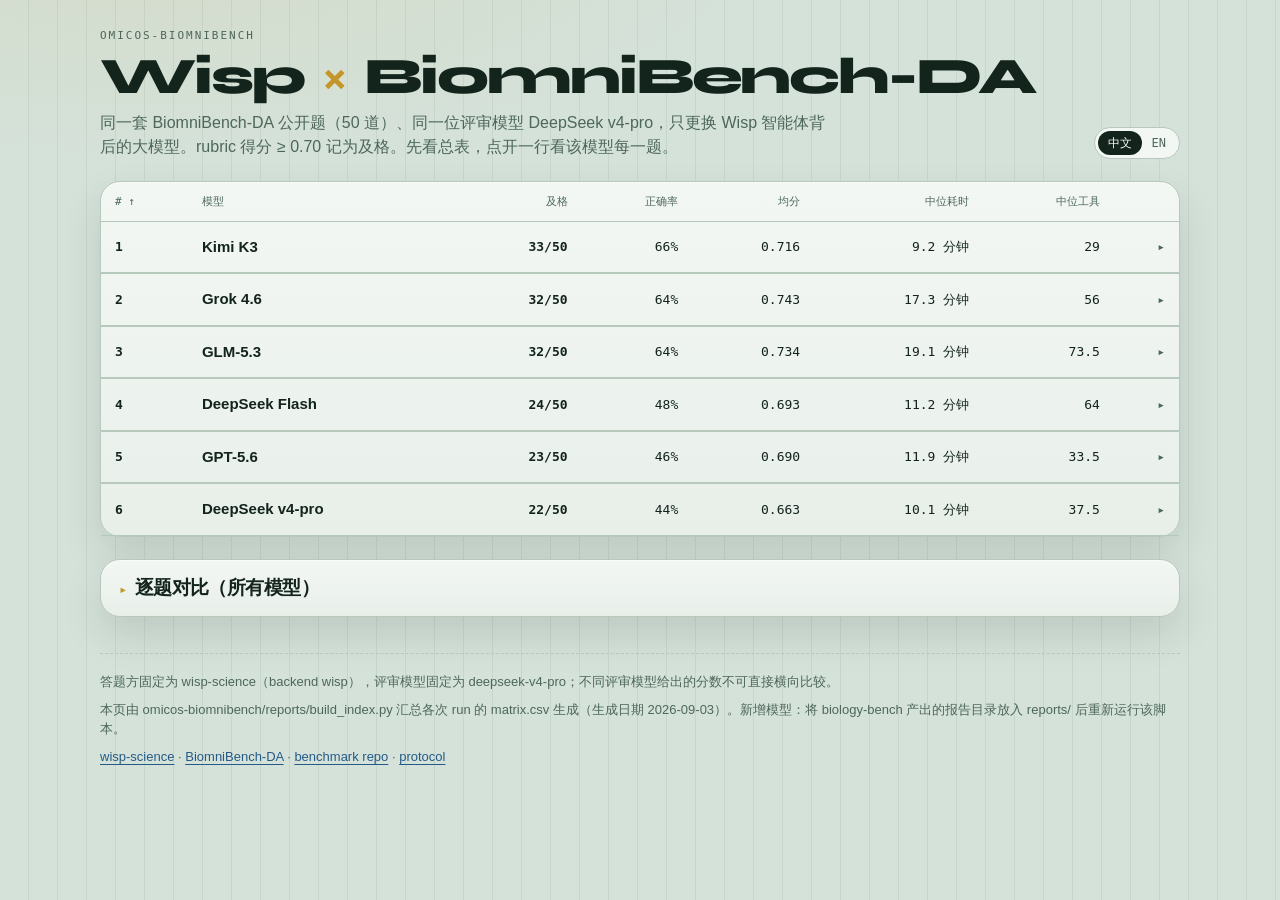
==== docs/index.html @ f03be076 "Refresh DeepSeek v4-pro leaderboard with the full 50-task run." ====
<!DOCTYPE html>
<html lang="zh-CN">
<head>
  <meta charset="utf-8">
  <meta name="viewport" content="width=device-width, initial-scale=1">
  <title>Wisp × BiomniBench-DA</title>
  <meta name="description" content="Wisp Science on BiomniBench-DA. Same 50 tasks, same DeepSeek v4-pro judge, swapped agent models. Pass = score ≥ 0.70.">
  <link rel="preconnect" href="https://fonts.bunny.net" crossorigin>
  <link rel="stylesheet" href="https://fonts.bunny.net/css?family=ibm-plex-mono:400,500|ibm-plex-sans:400,500,600,700|syne:700,800">
  <style>
    :root {
      --tile: #d5e2da;
      --tile-2: #c7d6cd;
      --ink: #13241c;
      --muted: #4d675b;
      --plate: #f3f7f4;
      --plate-2: #e8efe9;
      --edge: #b7c8bc;
      --pass: #1a7a62;
      --pass-ink: #0d4a3c;
      --fail: #8e3d55;
      --gold: #c4962a;
      --gold-soft: #e8d08a;
      --focus: #245a86;
      --empty: #c9d5cc;
      --shadow: 0 18px 40px rgba(19, 36, 28, .12);
      --display: "Syne", "Bahnschrift", "Arial Narrow", "PingFang SC", sans-serif;
      --body: "IBM Plex Sans", "PingFang SC", "Hiragino Sans GB", "Noto Sans SC", "Microsoft YaHei", sans-serif;
      --mono: "IBM Plex Mono", ui-monospace, "SFMono-Regular", Menlo, Consolas, monospace;
      --radius-plate: 20px;
      --well: 16px;
      --well-gap: 4px;
      --cluster-gap: 12px;
    }

    @media (prefers-color-scheme: dark) {
      :root {
        --tile: #11181a;
        --tile-2: #0c1214;
        --ink: #e7f1eb;
        --muted: #9bb0a5;
        --plate: #18211d;
        --plate-2: #121a17;
        --edge: #2c3b34;
        --pass: #4ec9b6;
        --pass-ink: #b7eee4;
        --fail: #e07a9a;
        --gold: #e6c15a;
        --gold-soft: #7a6428;
        --focus: #7eb4e0;
        --empty: #2a3832;
        --shadow: 0 18px 40px rgba(0, 0, 0, .45);
      }
    }

    * { box-sizing: border-box; }
    html, body { margin: 0; padding: 0; }
    html { color-scheme: light dark; }
    body {
      min-height: 100vh;
      color: var(--ink);
      font-family: var(--body);
      font-size: 16px;
      line-height: 1.5;
      background:
        radial-gradient(1200px 480px at 12% -10%, rgba(196, 150, 42, .10), transparent 55%),
        repeating-linear-gradient(90deg, var(--tile) 0 28px, var(--tile-2) 28px 29px);
    }

    a { color: var(--focus); text-underline-offset: 3px; }
    a:hover { color: var(--pass); }
    :focus-visible { outline: 2px solid var(--focus); outline-offset: 2px; }

    .skip {
      position: absolute;
      left: 12px;
      top: -40px;
      background: var(--plate);
      padding: 6px 10px;
      z-index: 20;
    }
    .skip:focus { top: 12px; }

    .wrap {
      width: min(1080px, calc(100% - 32px));
      margin: 0 auto;
      padding: 28px 0 64px;
    }

    header.top {
      display: flex;
      justify-content: space-between;
      gap: 16px;
      align-items: flex-end;
      margin-bottom: 22px;
    }
    .eyebrow {
      font-family: var(--mono);
      font-size: 11px;
      letter-spacing: .18em;
      text-transform: uppercase;
      color: var(--muted);
      margin: 0 0 8px;
    }
    h1 {
      font-family: var(--display);
      font-weight: 800;
      font-size: clamp(2rem, 4.5vw, 3.2rem);
      letter-spacing: -.04em;
      line-height: .95;
      margin: 0;
    }
    h1 span.times { color: var(--gold); font-weight: 700; padding: 0 .08em; }
    .lede { max-width: 46rem; margin: 10px 0 0; color: var(--muted); }

    .lang {
      display: inline-flex;
      border: 1px solid var(--edge);
      background: var(--plate);
      border-radius: 999px;
      padding: 3px;
    }
    .lang button {
      appearance: none;
      border: 0;
      background: transparent;
      color: var(--muted);
      font: 500 12px/1 var(--mono);
      padding: 6px 10px;
      border-radius: 999px;
      cursor: pointer;
    }
    .lang button[aria-pressed="true"] {
      background: var(--ink);
      color: var(--plate);
    }

    .card {
      background: linear-gradient(180deg, var(--plate), var(--plate-2));
      border: 1px solid var(--edge);
      border-radius: var(--radius-plate);
      box-shadow: var(--shadow), inset 0 1px 0 rgba(255,255,255,.55);
    }

    table.rank {
      width: 100%;
      border-collapse: collapse;
      font-variant-numeric: tabular-nums;
    }
    table.rank th {
      font-family: var(--mono);
      font-size: 11px;
      font-weight: 500;
      color: var(--muted);
      text-align: right;
      padding: 12px 14px 10px;
      border-bottom: 1px solid var(--edge);
      white-space: nowrap;
      cursor: pointer;
      user-select: none;
    }
    table.rank th:first-child,
    table.rank th:nth-child(2),
    table.rank td:first-child,
    table.rank td:nth-child(2) { text-align: left; }
    table.rank th[aria-sort="ascending"]::after { content: " ↑"; }
    table.rank th[aria-sort="descending"]::after { content: " ↓"; }
    table.rank td {
      padding: 14px 14px;
      border-bottom: 1px solid var(--edge);
      vertical-align: middle;
      font-family: var(--mono);
      font-size: 13px;
      text-align: right;
    }
    table.rank td:nth-child(2) {
      font-family: var(--body);
      font-weight: 600;
      font-size: 15px;
    }
    table.rank tr.sum-row { cursor: pointer; }
    table.rank tr.sum-row:hover td { background: color-mix(in srgb, var(--gold-soft) 22%, transparent); }
    table.rank tr.sum-row.is-open td { background: color-mix(in srgb, var(--gold) 14%, transparent); }
    table.rank tbody tr.detail-row td {
      padding: 0;
      border-bottom: 1px solid var(--edge);
      text-align: left;
      font-family: var(--body);
    }
    table.rank tbody tr:last-child td { border-bottom: 0; }
    .rank-n {
      font-family: var(--display);
      font-weight: 800;
      font-size: 1.35rem;
      letter-spacing: -.04em;
      line-height: 1;
      text-align: left;
    }
    .pass-n { font-weight: 600; }
    .bar {
      height: 5px;
      width: 64px;
      margin-left: auto;
      background: var(--empty);
      border-radius: 99px;
      margin-top: 6px;
      overflow: hidden;
    }
    .bar > span {
      display: block;
      height: 100%;
      background: var(--pass);
      border-radius: 99px;
    }
    .chev { font-size: 12px; color: var(--muted); text-align: center; }
    tr.is-open .chev { color: var(--ink); }

    .detail {
      display: none;
      padding: 8px 16px 18px;
      background: color-mix(in srgb, var(--plate-2) 70%, transparent);
    }
    tr.is-open + tr.detail-row .detail { display: block; }

    .detail-bar {
      display: flex;
      justify-content: space-between;
      gap: 12px;
      align-items: baseline;
      flex-wrap: wrap;
      margin: 8px 0 10px;
      font-size: 12px;
      color: var(--muted);
    }
    .legend { display: flex; gap: 14px; align-items: center; }
    .swatch {
      width: var(--well);
      height: var(--well);
      border-radius: 50%;
      display: inline-block;
      vertical-align: middle;
      margin-right: 6px;
      box-shadow: inset 0 2px 3px rgba(19,36,28,.2);
    }
    .swatch.pass {
      background: var(--pass);
      box-shadow: 0 0 0 1.5px var(--gold), inset 0 2px 3px rgba(19,36,28,.2);
    }
    .swatch.fail { background: hsl(340 38% 62%); }

    .clusters {
      display: flex;
      flex-wrap: wrap;
      gap: 10px var(--cluster-gap);
    }
    .cluster {
      display: flex;
      flex-wrap: wrap;
      gap: var(--well-gap);
      justify-content: center;
      width: max(3.2em, calc(var(--n) * var(--well) + (var(--n) - 1) * var(--well-gap)));
    }
    .cluster-label {
      flex: 1 0 100%;
      font-family: var(--mono);
      font-size: 10px;
      color: var(--muted);
      text-align: center;
      letter-spacing: .04em;
    }

    .well {
      width: var(--well);
      height: var(--well);
      border-radius: 50%;
      border: 1px solid rgba(19, 36, 28, .12);
      padding: 0;
      cursor: pointer;
      background: var(--empty);
      box-shadow: inset 0 2px 3px rgba(19, 36, 28, .18);
      flex: 0 0 var(--well);
    }
    .well.is-pass {
      box-shadow: 0 0 0 1.5px var(--gold), inset 0 2px 3px rgba(19, 36, 28, .22);
    }
    .well:hover, .well:focus-visible { transform: scale(1.35); }

    .mini-wrap {
      max-height: 360px;
      overflow-y: auto;
      margin-top: 12px;
      border: 1px solid var(--edge);
      border-radius: 12px;
    }
    .mini {
      width: 100%;
      border-collapse: collapse;
      font-variant-numeric: tabular-nums;
    }
    .mini thead th {
      position: sticky;
      top: 0;
      background: var(--plate);
      z-index: 1;
    }
    .mini th, .mini td {
      padding: 6px 8px;
      border-bottom: 1px solid var(--edge);
      font-size: 13px;
      text-align: right;
    }
    .mini th {
      font-family: var(--mono);
      font-size: 11px;
      font-weight: 500;
      color: var(--muted);
      text-align: right;
    }
    .mini th:first-child, .mini td:first-child,
    .mini th:nth-child(2), .mini td:nth-child(2) { text-align: left; }
    .mini td:first-child { font-family: var(--mono); font-size: 12px; }
    .mini tbody tr.is-hl td { background: color-mix(in srgb, var(--gold) 22%, var(--plate)); }
    .mini tbody tr:hover td { background: color-mix(in srgb, var(--gold-soft) 28%, var(--plate)); }

    button.score {
      appearance: none;
      border: 0;
      background: transparent;
      color: inherit;
      padding: 0;
      cursor: pointer;
    }
    .score {
      font-family: var(--mono);
      font-size: 12px;
      display: inline-flex;
      align-items: center;
      justify-content: flex-end;
      gap: 6px;
    }
    button.score:hover { text-decoration: underline; }
    .mini tbody tr { cursor: pointer; }
    .dot {
      width: 9px;
      height: 9px;
      border-radius: 50%;
      display: inline-block;
      box-shadow: inset 0 1px 1px rgba(19,36,28,.25);
    }
    .dot.pass { box-shadow: 0 0 0 1.5px var(--gold), inset 0 1px 1px rgba(19,36,28,.25); }
    .best { font-weight: 600; }
    .tag {
      font-family: var(--mono);
      font-size: 11px;
      padding: 1px 7px;
      border-radius: 99px;
      border: 1px solid var(--edge);
    }
    .tag.ok { color: var(--pass-ink); border-color: color-mix(in srgb, var(--pass) 45%, var(--edge)); }
    .tag.no { color: var(--fail); }

    .compare { margin-top: 22px; }
    .compare > summary {
      cursor: pointer;
      font-family: var(--display);
      font-weight: 700;
      font-size: 1.2rem;
      letter-spacing: -.03em;
      list-style: none;
      padding: 14px 18px;
    }
    .compare > summary::-webkit-details-marker { display: none; }
    .compare > summary::before {
      content: "▸ ";
      color: var(--gold);
      font-family: var(--mono);
      font-size: 14px;
    }
    .compare[open] > summary::before { content: "▾ "; }
    .compare-body { padding: 0 16px 18px; }

    .filters {
      display: flex;
      gap: 6px;
      flex-wrap: wrap;
      margin: 0 0 12px;
    }
    .filters button {
      appearance: none;
      border: 1px solid var(--edge);
      background: transparent;
      color: var(--muted);
      font: 500 12px/1 var(--mono);
      padding: 7px 10px;
      border-radius: 999px;
      cursor: pointer;
    }
    .filters button[aria-pressed="true"] {
      background: var(--ink);
      color: var(--plate);
      border-color: var(--ink);
    }

    .table-wrap { overflow-x: auto; }
    table.matrix {
      border-collapse: collapse;
      width: 100%;
      min-width: 720px;
      font-variant-numeric: tabular-nums;
    }
    table.matrix th, table.matrix td {
      padding: 8px 10px;
      border-bottom: 1px solid var(--edge);
      text-align: right;
      font-size: 13px;
    }
    table.matrix th {
      font-family: var(--mono);
      font-size: 11px;
      font-weight: 500;
      color: var(--muted);
      cursor: pointer;
      white-space: nowrap;
      user-select: none;
      background: var(--plate);
    }
    table.matrix th:first-child, table.matrix td:first-child,
    table.matrix th:nth-child(2), table.matrix td:nth-child(2) { text-align: left; }
    table.matrix td:first-child { font-family: var(--mono); font-size: 12px; }
    table.matrix th[aria-sort="ascending"]::after { content: " ↑"; }
    table.matrix th[aria-sort="descending"]::after { content: " ↓"; }
    table.matrix tbody tr:hover td { background: color-mix(in srgb, var(--gold-soft) 28%, var(--plate)); }
    table.matrix tbody tr.is-hl td { background: color-mix(in srgb, var(--gold) 22%, var(--plate)); }

    #tip {
      position: fixed;
      z-index: 30;
      pointer-events: none;
      background: var(--ink);
      color: var(--plate);
      font-size: 12px;
      line-height: 1.45;
      padding: 8px 10px;
      border-radius: 10px;
      max-width: 240px;
      transform: translate(12px, 12px);
      box-shadow: 0 10px 24px rgba(19,36,28,.28);
      display: none;
    }
    #tip .k { font-family: var(--mono); font-size: 11px; opacity: .8; }

    .sheet[hidden] { display: none; }
    .sheet {
      position: fixed;
      inset: 0;
      z-index: 40;
    }
    .sheet-backdrop {
      position: absolute;
      inset: 0;
      background: rgba(19, 36, 28, .35);
    }
    .sheet-panel {
      position: absolute;
      top: 0;
      right: 0;
      height: 100%;
      width: min(640px, 100%);
      background: var(--plate);
      color: var(--ink);
      box-shadow: var(--shadow);
      display: flex;
      flex-direction: column;
      overflow: hidden;
    }
    .sheet-head {
      display: flex;
      justify-content: space-between;
      gap: 12px;
      align-items: flex-start;
      padding: 16px 18px 10px;
      border-bottom: 1px solid var(--edge);
    }
    .sheet-head h3 {
      font-family: var(--display);
      font-size: 1.15rem;
      letter-spacing: -.03em;
      margin: 0;
    }
    .sheet-x {
      appearance: none;
      border: 1px solid var(--edge);
      background: transparent;
      color: var(--ink);
      font: 500 12px/1 var(--mono);
      padding: 7px 10px;
      border-radius: 999px;
      cursor: pointer;
    }
    .sheet-meta {
      padding: 10px 18px;
      font-family: var(--mono);
      font-size: 12px;
      color: var(--muted);
    }
    .sheet-body {
      padding: 0 18px 24px;
      overflow: auto;
      flex: 1;
    }
    .sheet-body h4 {
      font-family: var(--mono);
      font-size: 11px;
      letter-spacing: .08em;
      text-transform: uppercase;
      color: var(--muted);
      margin: 16px 0 8px;
    }
    .notes, .answer, .err {
      white-space: pre-wrap;
      word-break: break-word;
      font-size: 13.5px;
      line-height: 1.55;
      margin: 0;
    }
    .answer {
      font-family: var(--mono);
      font-size: 12px;
      background: var(--plate-2);
      border: 1px solid var(--edge);
      border-radius: 12px;
      padding: 12px;
    }
    .err { color: var(--fail); }

    footer.foot {
      margin-top: 36px;
      padding-top: 18px;
      border-top: 1px dashed var(--edge);
      color: var(--muted);
      font-size: 13px;
      display: grid;
      gap: 8px;
    }

    @media (max-width: 800px) {
      .acc, .time, .tools { display: none; }
      .wrap { width: calc(100% - 20px); }
      header.top { flex-direction: column; align-items: flex-start; }
      h1 { font-size: 2rem; }
      table.rank td, table.rank th { padding: 12px 8px; }
    }

    @media (prefers-reduced-motion: reduce) {
      .well { transition: none; }
    }
  </style>
</head>
<body>
  <a class="skip" href="#board" data-i18n="skip"></a>
  <div class="wrap">
    <header class="top">
      <div>
        <p class="eyebrow">omicos-biomnibench</p>
        <h1>Wisp <span class="times" aria-hidden="true">×</span> BiomniBench-DA</h1>
        <p class="lede" data-i18n="lede"></p>
      </div>
      <div class="lang" role="group" aria-label="Language">
        <button type="button" data-lang="zh" aria-pressed="true">中文</button>
        <button type="button" data-lang="en" aria-pressed="false">EN</button>
      </div>
    </header>

    <section class="card" id="board" aria-labelledby="board-h">
      <table class="rank" id="rank"></table>
    </section>

    <details class="card compare" id="compare">
      <summary data-i18n="compare_title"></summary>
      <div class="compare-body">
        <p class="caption" data-i18n="click_cell" style="margin:0 0 12px;color:var(--muted);font-size:13px"></p>
        <div class="filters" role="tablist">
          <button type="button" data-filter="all" aria-pressed="true" data-i18n="filter_all"></button>
          <button type="button" data-filter="split" aria-pressed="false" data-i18n="filter_split"></button>
          <button type="button" data-filter="fail" aria-pressed="false" data-i18n="filter_fail"></button>
          <button type="button" data-filter="unique" aria-pressed="false" data-i18n="filter_unique"></button>
        </div>
        <div class="table-wrap">
          <table class="matrix" id="matrix"></table>
        </div>
      </div>
    </details>

    <footer class="foot">
      <div data-i18n="foot_protocol"></div>
      <div data-i18n="foot_build"></div>
      <div>
        <a href="https://github.com/xuzhougeng/wisp-science">wisp-science</a>
        ·
        <a href="https://huggingface.co/datasets/phylobio/BiomniBench-DA">BiomniBench-DA</a>
        ·
        <a href="https://github.com/wisp-science/wisp-science-benchmark">benchmark repo</a>
        ·
        <a href="https://github.com/wisp-science/wisp-science-benchmark/blob/main/omicos-biomnibench/README.md">protocol</a>
      </div>
    </footer>
  </div>
  <div id="tip" role="tooltip"></div>
  <div id="sheet" class="sheet" hidden>
    <div class="sheet-backdrop" data-close></div>
    <aside class="sheet-panel" role="dialog" aria-modal="true" aria-labelledby="sheet-title">
      <div class="sheet-head">
        <h3 id="sheet-title"></h3>
        <button type="button" class="sheet-x" data-close data-i18n="close"></button>
      </div>
      <div class="sheet-meta" id="sheet-meta"></div>
      <div class="sheet-body">
        <h4 data-i18n="judge_notes"></h4>
        <p class="notes" id="sheet-notes"></p>
        <h4 data-i18n="error_word" id="sheet-err-h" hidden></h4>
        <p class="err" id="sheet-err" hidden></p>
        <h4 data-i18n="model_answer"></h4>
        <pre class="answer" id="sheet-answer"></pre>
      </div>
    </aside>
  </div>
  <script type="application/json" id="bench-data">{"generated_at":"2026-09-03","generated_ts":"2026-09-03T07:42:44Z","protocol":{"agent":"wisp-science","backend":"wisp","judge":"deepseek-v4-pro","pass_threshold":0.7,"n_tasks":50,"n_models":6,"dataset":"BiomniBench-DA","dataset_url":"https://huggingface.co/datasets/phylobio/BiomniBench-DA","agent_url":"https://github.com/xuzhougeng/wisp-science","repo_url":"https://github.com/wisp-science/wisp-science-benchmark","protocol_url":"https://github.com/wisp-science/wisp-science-benchmark/blob/main/omicos-biomnibench/README.md"},"models":[{"id":"wisp-kimi-k3","label":"Kimi K3","ran":50,"answered":50,"passed":33,"accuracy":0.66,"mean_score":0.7156,"median_score":0.74,"mean_elapsed_s":762.5427568952739,"median_elapsed_s":553.8785995701328,"mean_tool_calls":32.26,"median_tool_calls":29.0,"perfect":5},{"id":"wisp-grok-4.6","label":"Grok 4.6","ran":50,"answered":50,"passed":32,"accuracy":0.64,"mean_score":0.7428,"median_score":0.78,"mean_elapsed_s":1178.351453275159,"median_elapsed_s":1037.538725502789,"mean_tool_calls":57.72,"median_tool_calls":56.0,"perfect":9},{"id":"wisp-glm-5.3","label":"GLM-5.3","ran":50,"answered":50,"passed":32,"accuracy":0.64,"mean_score":0.7338,"median_score":0.77,"mean_elapsed_s":1447.5274944160878,"median_elapsed_s":1147.7872294560075,"mean_tool_calls":85.3,"median_tool_calls":73.5,"perfect":5},{"id":"wisp-deepseek-flash-vision","label":"DeepSeek Flash","ran":50,"answered":50,"passed":24,"accuracy":0.48,"mean_score":0.6928,"median_score":0.69,"mean_elapsed_s":904.795293523483,"median_elapsed_s":673.8689262224361,"mean_tool_calls":70.76,"median_tool_calls":64.0,"perfect":4},{"id":"wisp-gpt-5.6-sol","label":"GPT-5.6","ran":50,"answered":50,"passed":23,"accuracy":0.46,"mean_score":0.6904,"median_score":0.6799999999999999,"mean_elapsed_s":764.036622802876,"median_elapsed_s":712.948938857764,"mean_tool_calls":34.76,"median_tool_calls":33.5,"perfect":6},{"id":"wisp-deepseek-v4-pro","label":"DeepSeek v4-pro","ran":50,"answered":50,"passed":22,"accuracy":0.44,"mean_score":0.6629999999999999,"median_score":0.67,"mean_elapsed_s":769.5312627518177,"median_elapsed_s":603.0156767275184,"mean_tool_calls":42.3,"median_tool_calls":37.5,"perfect":5}],"tasks":[{"id":"da-1-3","paper":1},{"id":"da-1-4","paper":1},{"id":"da-3-4","paper":3},{"id":"da-3-5","paper":3},{"id":"da-4-1","paper":4},{"id":"da-4-6","paper":4},{"id":"da-4-7","paper":4},{"id":"da-5-1","paper":5},{"id":"da-5-3","paper":5},{"id":"da-6-2","paper":6},{"id":"da-6-5","paper":6},{"id":"da-8-1","paper":8},{"id":"da-8-2","paper":8},{"id":"da-8-3","paper":8},{"id":"da-9-1","paper":9},{"id":"da-9-7","paper":9},{"id":"da-10-1","paper":10},{"id":"da-10-3","paper":10},{"id":"da-11-1","paper":11},{"id":"da-12-2","paper":12},{"id":"da-12-4","paper":12},{"id":"da-13-1","paper":13},{"id":"da-13-3","paper":13},{"id":"da-13-5","paper":13},{"id":"da-13-6","paper":13},{"id":"da-14-1","paper":14},{"id":"da-14-3","paper":14},{"id":"da-14-8","paper":14},{"id":"da-15-1","paper":15},{"id":"da-15-2","paper":15},{"id":"da-15-7","paper":15},{"id":"da-15-8","paper":15},{"id":"da-16-1","paper":16},{"id":"da-17-1","paper":17},{"id":"da-17-3","paper":17},{"id":"da-17-5","paper":17},{"id":"da-18-1","paper":18},{"id":"da-18-5","paper":18},{"id":"da-18-7","paper":18},{"id":"da-19-1","paper":19},{"id":"da-19-3","paper":19},{"id":"da-19-4","paper":19},{"id":"da-19-6","paper":19},{"id":"da-20-1","paper":20},{"id":"da-20-3","paper":20},{"id":"da-20-4","paper":20},{"id":"da-24-3","paper":24},{"id":"da-25-1","paper":25},{"id":"da-26-2","paper":26},{"id":"da-26-4","paper":26}],"cells":{"wisp-deepseek-flash-vision":{"da-1-3":{"score":0.92,"pass":true,"elapsed_s":1377.4066165983677,"tool_calls":89,"status":"ok"},"da-1-4":{"score":0.79,"pass":true,"elapsed_s":469.45063129998744,"tool_calls":47,"status":"ok"},"da-3-4":{"score":1.0,"pass":true,"elapsed_s":466.7709950786084,"tool_calls":47,"status":"ok"},"da-3-5":{"score":0.69,"pass":false,"elapsed_s":666.3313825447112,"tool_calls":43,"status":"ok"},"da-4-1":{"score":0.82,"pass":true,"elapsed_s":861.4723384883255,"tool_calls":62,"status":"ok"},"da-4-6":{"score":0.58,"pass":false,"elapsed_s":368.73796043358743,"tool_calls":45,"status":"ok"},"da-4-7":{"score":0.58,"pass":false,"elapsed_s":529.0965161249042,"tool_calls":57,"status":"ok"},"da-5-1":{"score":0.63,"pass":false,"elapsed_s":492.99797611124814,"tool_calls":68,"status":"ok"},"da-5-3":{"score":0.85,"pass":true,"elapsed_s":297.43236274830997,"tool_calls":39,"status":"ok"},"da-6-2":{"score":0.35,"pass":false,"elapsed_s":982.2832577507943,"tool_calls":82,"status":"ok"},"da-6-5":{"score":0.85,"pass":true,"elapsed_s":773.2418801039457,"tool_calls":60,"status":"ok"},"da-8-1":{"score":0.92,"pass":true,"elapsed_s":495.9794270694256,"tool_calls":58,"status":"ok"},"da-8-2":{"score":0.59,"pass":false,"elapsed_s":535.0759612582624,"tool_calls":52,"status":"ok"},"da-8-3":{"score":0.64,"pass":false,"elapsed_s":1403.3123076390475,"tool_calls":127,"status":"ok"},"da-9-1":{"score":0.59,"pass":false,"elapsed_s":690.0046373680234,"tool_calls":68,"status":"ok"},"da-9-7":{"score":0.58,"pass":false,"elapsed_s":482.6080582141876,"tool_calls":55,"status":"ok"},"da-10-1":{"score":0.52,"pass":false,"elapsed_s":1296.4763984568417,"tool_calls":104,"status":"ok"},"da-10-3":{"score":1.0,"pass":true,"elapsed_s":2664.9713892415166,"tool_calls":94,"status":"ok"},"da-11-1":{"score":0.86,"pass":true,"elapsed_s":2254.6098938435316,"tool_calls":140,"status":"ok"},"da-12-2":{"score":0.57,"pass":false,"elapsed_s":262.0470759421587,"tool_calls":26,"status":"ok"},"da-12-4":{"score":1.0,"pass":true,"elapsed_s":692.0109185446054,"tool_calls":65,"status":"ok"},"da-13-1":{"score":0.69,"pass":false,"elapsed_s":933.1805744469166,"tool_calls":65,"status":"ok"},"da-13-3":{"score":0.78,"pass":true,"elapsed_s":310.5220420639962,"tool_calls":26,"status":"ok"},"da-13-5":{"score":0.6,"pass":false,"elapsed_s":2057.435946358368,"tool_calls":54,"status":"ok"},"da-13-6":{"score":0.5,"pass":false,"elapsed_s":530.3034535367042,"tool_calls":39,"status":"ok"},"da-14-1":{"score":0.8,"pass":true,"elapsed_s":464.84182194806635,"tool_calls":47,"status":"ok"},"da-14-3":{"score":1.0,"pass":true,"elapsed_s":635.281316999346,"tool_calls":69,"status":"ok"},"da-14-8":{"score":0.68,"pass":false,"elapsed_s":733.602295730263,"tool_calls":72,"status":"ok"},"da-15-1":{"score":0.8,"pass":true,"elapsed_s":660.9246275108308,"tool_calls":70,"status":"ok"},"da-15-2":{"score":0.55,"pass":false,"elapsed_s":1892.0333663839847,"tool_calls":103,"status":"ok"},"da-15-7":{"score":0.6,"pass":false,"elapsed_s":475.0773611124605,"tool_calls":43,"status":"ok"},"da-15-8":{"score":0.7,"pass":true,"elapsed_s":621.746902199462,"tool_calls":58,"status":"ok"},"da-16-1":{"score":0.85,"pass":true,"elapsed_s":851.5110128056258,"tool_calls":109,"status":"ok"},"da-17-1":{"score":0.84,"pass":true,"elapsed_s":525.2647308725864,"tool_calls":63,"status":"ok"},"da-17-3":{"score":0.81,"pass":true,"elapsed_s":641.0476043578237,"tool_calls":63,"status":"ok"},"da-17-5":{"score":0.72,"pass":true,"elapsed_s":447.56413605995476,"tool_calls":51,"status":"ok"},"da-18-1":{"score":0.92,"pass":true,"elapsed_s":434.8714045844972,"tool_calls":45,"status":"ok"},"da-18-5":{"score":0.51,"pass":false,"elapsed_s":1722.8527429662645,"tool_calls":65,"status":"ok"},"da-18-7":{"score":0.62,"pass":false,"elapsed_s":797.4400784056634,"tool_calls":69,"status":"ok"},"da-19-1":{"score":0.8,"pass":true,"elapsed_s":254.40925040468574,"tool_calls":30,"status":"ok"},"da-19-3":{"score":0.9,"pass":true,"elapsed_s":795.4343267735094,"tool_calls":120,"status":"ok"},"da-19-4":{"score":0.55,"pass":false,"elapsed_s":665.1425206623971,"tool_calls":87,"status":"ok"},"da-19-6":{"score":0.87,"pass":true,"elapsed_s":681.406469900161,"tool_calls":58,"status":"ok"},"da-20-1":{"score":0.51,"pass":false,"elapsed_s":728.4892822355032,"tool_calls":70,"status":"ok"},"da-20-3":{"score":0.73,"pass":true,"elapsed_s":621.3204729966819,"tool_calls":50,"status":"ok"},"da-20-4":{"score":0.28,"pass":false,"elapsed_s":1463.3895169980824,"tool_calls":119,"status":"ok"},"da-24-3":{"score":0.2,"pass":false,"elapsed_s":1127.5668495688587,"tool_calls":78,"status":"ok"},"da-25-1":{"score":0.61,"pass":false,"elapsed_s":835.2252138126642,"tool_calls":69,"status":"ok"},"da-26-2":{"score":0.35,"pass":false,"elapsed_s":1230.0651882477105,"tool_calls":116,"status":"ok"},"da-26-4":{"score":0.54,"pass":false,"elapsed_s":4039.4961813706905,"tool_calls":202,"status":"ok"}},"wisp-deepseek-v4-pro":{"da-1-3":{"score":0.8,"pass":true,"elapsed_s":521.7337079364806,"tool_calls":41,"status":"ok"},"da-1-4":{"score":0.79,"pass":true,"elapsed_s":444.9621158801019,"tool_calls":29,"status":"ok"},"da-3-4":{"score":1.0,"pass":true,"elapsed_s":334.536034617573,"tool_calls":40,"status":"ok"},"da-3-5":{"score":0.61,"pass":false,"elapsed_s":645.4390967022628,"tool_calls":52,"status":"ok"},"da-4-1":{"score":0.93,"pass":true,"elapsed_s":427.1540150102228,"tool_calls":31,"status":"ok"},"da-4-6":{"score":0.48,"pass":false,"elapsed_s":347.97538354061544,"tool_calls":30,"status":"ok"},"da-4-7":{"score":0.51,"pass":false,"elapsed_s":513.059831995517,"tool_calls":27,"status":"ok"},"da-5-1":{"score":0.68,"pass":false,"elapsed_s":327.58433088473976,"tool_calls":34,"status":"ok"},"da-5-3":{"score":0.6,"pass":false,"elapsed_s":316.29482706449926,"tool_calls":37,"status":"ok"},"da-6-2":{"score":0.35,"pass":false,"elapsed_s":1146.1366179380566,"tool_calls":53,"status":"ok"},"da-6-5":{"score":0.69,"pass":false,"elapsed_s":1212.298982264474,"tool_calls":35,"status":"ok"},"da-8-1":{"score":0.84,"pass":true,"elapsed_s":1350.0316087473184,"tool_calls":45,"status":"ok"},"da-8-2":{"score":0.44,"pass":false,"elapsed_s":490.2907123360783,"tool_calls":35,"status":"ok"},"da-8-3":{"score":0.5,"pass":false,"elapsed_s":1097.9762173537165,"tool_calls":46,"status":"ok"},"da-9-1":{"score":0.66,"pass":false,"elapsed_s":527.7406664565206,"tool_calls":39,"status":"ok"},"da-9-7":{"score":0.58,"pass":false,"elapsed_s":449.04906593076885,"tool_calls":33,"status":"ok"},"da-10-1":{"score":0.66,"pass":false,"elapsed_s":720.6013662759215,"tool_calls":36,"status":"ok"},"da-10-3":{"score":1.0,"pass":true,"elapsed_s":806.886176744476,"tool_calls":38,"status":"ok"},"da-11-1":{"score":0.93,"pass":true,"elapsed_s":2381.1343921907246,"tool_calls":93,"status":"ok"},"da-12-2":{"score":0.6,"pass":false,"elapsed_s":335.1686421073973,"tool_calls":34,"status":"ok"},"da-12-4":{"score":1.0,"pass":true,"elapsed_s":823.3597071990371,"tool_calls":31,"status":"ok"},"da-13-1":{"score":0.95,"pass":true,"elapsed_s":603.2349796686321,"tool_calls":48,"status":"ok"},"da-13-3":{"score":0.78,"pass":true,"elapsed_s":287.9220201931894,"tool_calls":19,"status":"ok"},"da-13-5":{"score":0.4,"pass":false,"elapsed_s":445.89508169703186,"tool_calls":28,"status":"ok"},"da-13-6":{"score":0.7,"pass":true,"elapsed_s":507.6852236595005,"tool_calls":31,"status":"ok"},"da-14-1":{"score":1.0,"pass":true,"elapsed_s":455.5073599591851,"tool_calls":35,"status":"ok"},"da-14-3":{"score":1.0,"pass":true,"elapsed_s":521.132383685559,"tool_calls":34,"status":"ok"},"da-14-8":{"score":0.76,"pass":true,"elapsed_s":940.9664682410657,"tool_calls":46,"status":"ok"},"da-15-1":{"score":0.9,"pass":true,"elapsed_s":665.1902703437954,"tool_calls":48,"status":"ok"},"da-15-2":{"score":0.42,"pass":false,"elapsed_s":1475.8463049884886,"tool_calls":66,"status":"ok"},"da-15-7":{"score":0.67,"pass":false,"elapsed_s":494.4974876344204,"tool_calls":35,"status":"ok"},"da-15-8":{"score":0.6,"pass":false,"elapsed_s":761.5379845444113,"tool_calls":38,"status":"ok"},"da-16-1":{"score":0.85,"pass":true,"elapsed_s":703.7083344347775,"tool_calls":53,"status":"ok"},"da-17-1":{"score":0.84,"pass":true,"elapsed_s":439.21761748194695,"tool_calls":34,"status":"ok"},"da-17-3":{"score":0.73,"pass":true,"elapsed_s":998.1012915503234,"tool_calls":54,"status":"ok"},"da-17-5":{"score":0.82,"pass":true,"elapsed_s":1293.4964781273156,"tool_calls":73,"status":"ok"},"da-18-1":{"score":0.8,"pass":true,"elapsed_s":518.1768335625529,"tool_calls":34,"status":"ok"},"da-18-5":{"score":0.36,"pass":false,"elapsed_s":810.8969122134149,"tool_calls":28,"status":"ok"},"da-18-7":{"score":0.67,"pass":false,"elapsed_s":602.7963737864047,"tool_calls":36,"status":"ok"},"da-19-1":{"score":0.72,"pass":true,"elapsed_s":191.67456411384046,"tool_calls":18,"status":"ok"},"da-19-3":{"score":0.57,"pass":false,"elapsed_s":510.537106718868,"tool_calls":46,"status":"ok"},"da-19-4":{"score":0.5,"pass":false,"elapsed_s":866.0880454536527,"tool_calls":65,"status":"ok"},"da-19-6":{"score":0.87,"pass":true,"elapsed_s":332.2703016847372,"tool_calls":29,"status":"ok"},"da-20-1":{"score":0.38,"pass":false,"elapsed_s":946.3392547052354,"tool_calls":45,"status":"ok"},"da-20-3":{"score":0.52,"pass":false,"elapsed_s":586.9740588404238,"tool_calls":36,"status":"ok"},"da-20-4":{"score":0.2,"pass":false,"elapsed_s":825.4221134223044,"tool_calls":44,"status":"ok"},"da-24-3":{"score":0.25,"pass":false,"elapsed_s":744.2591366525739,"tool_calls":51,"status":"ok"},"da-25-1":{"score":0.3,"pass":false,"elapsed_s":733.689402056858,"tool_calls":56,"status":"ok"},"da-26-2":{"score":0.38,"pass":false,"elapsed_s":1216.7615982685238,"tool_calls":65,"status":"ok"},"da-26-4":{"score":0.56,"pass":false,"elapsed_s":3777.32465072535,"tool_calls":81,"status":"ok"}},"wisp-glm-5.3":{"da-1-3":{"score":0.78,"pass":true,"elapsed_s":1994.1267991382629,"tool_calls":183,"status":"ok"},"da-1-4":{"score":0.86,"pass":true,"elapsed_s":831.3587034139782,"tool_calls":32,"status":"ok"},"da-3-4":{"score":1.0,"pass":true,"elapsed_s":386.97392796352506,"tool_calls":43,"status":"ok"},"da-3-5":{"score":0.87,"pass":true,"elapsed_s":631.5139093585312,"tool_calls":56,"status":"ok"},"da-4-1":{"score":0.82,"pass":true,"elapsed_s":618.5740452595055,"tool_calls":59,"status":"ok"},"da-4-6":{"score":0.65,"pass":false,"elapsed_s":414.9646242521703,"tool_calls":21,"status":"ok"},"da-4-7":{"score":0.67,"pass":false,"elapsed_s":840.4597118236125,"tool_calls":52,"status":"ok"},"da-5-1":{"score":0.61,"pass":false,"elapsed_s":397.12637292966247,"tool_calls":41,"status":"ok"},"da-5-3":{"score":0.95,"pass":true,"elapsed_s":380.0062133092433,"tool_calls":31,"status":"ok"},"da-6-2":{"score":0.35,"pass":false,"elapsed_s":1233.796374399215,"tool_calls":120,"status":"ok"},"da-6-5":{"score":0.67,"pass":false,"elapsed_s":1956.667453987524,"tool_calls":100,"status":"ok"},"da-8-1":{"score":0.82,"pass":true,"elapsed_s":774.8956678193063,"tool_calls":61,"status":"ok"},"da-8-2":{"score":0.75,"pass":true,"elapsed_s":454.7503629196435,"tool_calls":46,"status":"ok"},"da-8-3":{"score":0.77,"pass":true,"elapsed_s":1396.3159092124552,"tool_calls":92,"status":"ok"},"da-9-1":{"score":0.88,"pass":true,"elapsed_s":1019.879257697612,"tool_calls":70,"status":"ok"},"da-9-7":{"score":0.68,"pass":false,"elapsed_s":469.89573760330677,"tool_calls":53,"status":"ok"},"da-10-1":{"score":0.77,"pass":true,"elapsed_s":2739.4788263645023,"tool_calls":92,"status":"ok"},"da-10-3":{"score":0.86,"pass":true,"elapsed_s":1490.9263063129038,"tool_calls":75,"status":"ok"},"da-11-1":{"score":0.86,"pass":true,"elapsed_s":4900.857257073745,"tool_calls":203,"status":"ok"},"da-12-2":{"score":0.75,"pass":true,"elapsed_s":470.679280532524,"tool_calls":39,"status":"ok"},"da-12-4":{"score":0.66,"pass":false,"elapsed_s":1195.185418624431,"tool_calls":40,"status":"ok"},"da-13-1":{"score":0.95,"pass":true,"elapsed_s":2315.1560617294163,"tool_calls":136,"status":"ok"},"da-13-3":{"score":0.87,"pass":true,"elapsed_s":657.5882836487144,"tool_calls":61,"status":"ok"},"da-13-5":{"score":0.8,"pass":true,"elapsed_s":1303.6632907558233,"tool_calls":114,"status":"ok"},"da-13-6":{"score":0.7,"pass":true,"elapsed_s":1055.4973637405783,"tool_calls":60,"status":"ok"},"da-14-1":{"score":1.0,"pass":true,"elapsed_s":1560.758971342817,"tool_calls":110,"status":"ok"},"da-14-3":{"score":0.85,"pass":true,"elapsed_s":925.2004875671118,"tool_calls":34,"status":"ok"},"da-14-8":{"score":0.58,"pass":false,"elapsed_s":1234.64816984348,"tool_calls":96,"status":"ok"},"da-15-1":{"score":1.0,"pass":true,"elapsed_s":2319.899376122281,"tool_calls":115,"status":"ok"},"da-15-2":{"score":0.85,"pass":true,"elapsed_s":1496.9392817355692,"tool_calls":120,"status":"ok"},"da-15-7":{"score":0.7,"pass":true,"elapsed_s":694.1069780960679,"tool_calls":74,"status":"ok"},"da-15-8":{"score":0.57,"pass":false,"elapsed_s":583.7892775610089,"tool_calls":61,"status":"ok"},"da-16-1":{"score":1.0,"pass":true,"elapsed_s":2290.305882755667,"tool_calls":136,"status":"ok"},"da-17-1":{"score":0.84,"pass":true,"elapsed_s":1198.7363106515259,"tool_calls":155,"status":"ok"},"da-17-3":{"score":0.81,"pass":true,"elapsed_s":1745.1252409536391,"tool_calls":73,"status":"ok"},"da-17-5":{"score":0.9,"pass":true,"elapsed_s":3449.0861708186567,"tool_calls":146,"status":"ok"},"da-18-1":{"score":1.0,"pass":true,"elapsed_s":573.3642533626407,"tool_calls":51,"status":"ok"},"da-18-5":{"score":0.66,"pass":false,"elapsed_s":810.3938636463135,"tool_calls":44,"status":"ok"},"da-18-7":{"score":0.52,"pass":false,"elapsed_s":801.4530815910548,"tool_calls":45,"status":"ok"},"da-19-1":{"score":0.72,"pass":true,"elapsed_s":642.8493582010269,"tool_calls":32,"status":"ok"},"da-19-3":{"score":0.62,"pass":false,"elapsed_s":878.3136382848024,"tool_calls":94,"status":"ok"},"da-19-4":{"score":0.7,"pass":true,"elapsed_s":1619.3128400240093,"tool_calls":50,"status":"ok"},"da-19-6":{"score":0.87,"pass":true,"elapsed_s":2346.67998274602,"tool_calls":90,"status":"ok"},"da-20-1":{"score":0.28,"pass":false,"elapsed_s":1376.5240922309458,"tool_calls":91,"status":"ok"},"da-20-3":{"score":0.81,"pass":true,"elapsed_s":1100.389040287584,"tool_calls":58,"status":"ok"},"da-20-4":{"score":0.15,"pass":false,"elapsed_s":2420.550083756447,"tool_calls":128,"status":"ok"},"da-24-3":{"score":0.23,"pass":false,"elapsed_s":4173.303713925183,"tool_calls":162,"status":"ok"},"da-25-1":{"score":0.64,"pass":false,"elapsed_s":1274.347220852971,"tool_calls":96,"status":"ok"},"da-26-2":{"score":0.43,"pass":false,"elapsed_s":990.2841439861804,"tool_calls":107,"status":"ok"},"da-26-4":{"score":0.61,"pass":false,"elapsed_s":5939.676100591198,"tool_calls":217,"status":"ok"}},"wisp-gpt-5.6-sol":{"da-1-3":{"score":0.75,"pass":true,"elapsed_s":732.8450622111559,"tool_calls":29,"status":"ok"},"da-1-4":{"score":0.85,"pass":true,"elapsed_s":714.3533490970731,"tool_calls":31,"status":"ok"},"da-3-4":{"score":0.89,"pass":true,"elapsed_s":688.1729820538312,"tool_calls":43,"status":"ok"},"da-3-5":{"score":0.79,"pass":true,"elapsed_s":959.1721105631441,"tool_calls":66,"status":"ok"},"da-4-1":{"score":0.82,"pass":true,"elapsed_s":812.449053408578,"tool_calls":43,"status":"ok"},"da-4-6":{"score":0.58,"pass":false,"elapsed_s":827.778958497569,"tool_calls":27,"status":"ok"},"da-4-7":{"score":0.69,"pass":false,"elapsed_s":1013.8662084154785,"tool_calls":24,"status":"ok"},"da-5-1":{"score":0.67,"pass":false,"elapsed_s":540.2042954787612,"tool_calls":20,"status":"ok"},"da-5-3":{"score":0.7,"pass":true,"elapsed_s":1130.9478919357061,"tool_calls":35,"status":"ok"},"da-6-2":{"score":0.37,"pass":false,"elapsed_s":725.9892875161022,"tool_calls":33,"status":"ok"},"da-6-5":{"score":0.66,"pass":false,"elapsed_s":708.3197341430932,"tool_calls":31,"status":"ok"},"da-8-1":{"score":0.86,"pass":true,"elapsed_s":547.1371783036739,"tool_calls":26,"status":"ok"},"da-8-2":{"score":0.59,"pass":false,"elapsed_s":673.3636893201619,"tool_calls":36,"status":"ok"},"da-8-3":{"score":0.64,"pass":false,"elapsed_s":624.6784148700535,"tool_calls":32,"status":"ok"},"da-9-1":{"score":0.42,"pass":false,"elapsed_s":583.533545024693,"tool_calls":31,"status":"ok"},"da-9-7":{"score":0.69,"pass":false,"elapsed_s":612.9171648174524,"tool_calls":35,"status":"ok"},"da-10-1":{"score":0.54,"pass":false,"elapsed_s":994.7943173032254,"tool_calls":28,"status":"ok"},"da-10-3":{"score":1.0,"pass":true,"elapsed_s":1169.3008619584143,"tool_calls":47,"status":"ok"},"da-11-1":{"score":0.61,"pass":false,"elapsed_s":1165.8734999019653,"tool_calls":48,"status":"ok"},"da-12-2":{"score":0.75,"pass":true,"elapsed_s":633.653711963445,"tool_calls":25,"status":"ok"},"da-12-4":{"score":0.86,"pass":true,"elapsed_s":813.3788120839745,"tool_calls":35,"status":"ok"},"da-13-1":{"score":0.95,"pass":true,"elapsed_s":660.8318330887705,"tool_calls":29,"status":"ok"},"da-13-3":{"score":0.64,"pass":false,"elapsed_s":434.2180351745337,"tool_calls":28,"status":"ok"},"da-13-5":{"score":0.7,"pass":true,"elapsed_s":711.5445286184549,"tool_calls":35,"status":"ok"},"da-13-6":{"score":0.9,"pass":true,"elapsed_s":542.5934711452574,"tool_calls":28,"status":"ok"},"da-14-1":{"score":1.0,"pass":true,"elapsed_s":768.2677385788411,"tool_calls":34,"status":"ok"},"da-14-3":{"score":1.0,"pass":true,"elapsed_s":526.1197799257934,"tool_calls":30,"status":"ok"},"da-14-8":{"score":0.58,"pass":false,"elapsed_s":471.3723312802613,"tool_calls":21,"status":"ok"},"da-15-1":{"score":1.0,"pass":true,"elapsed_s":888.2292503230274,"tool_calls":36,"status":"ok"},"da-15-2":{"score":0.58,"pass":false,"elapsed_s":942.5383273623884,"tool_calls":36,"status":"ok"},"da-15-7":{"score":0.67,"pass":false,"elapsed_s":534.7337686438113,"tool_calls":28,"status":"ok"},"da-15-8":{"score":0.55,"pass":false,"elapsed_s":563.7858821433038,"tool_calls":22,"status":"ok"},"da-16-1":{"score":1.0,"pass":true,"elapsed_s":809.9690340571105,"tool_calls":44,"status":"ok"},"da-17-1":{"score":0.84,"pass":true,"elapsed_s":708.4050614554435,"tool_calls":48,"status":"ok"},"da-17-3":{"score":0.9,"pass":true,"elapsed_s":1127.5355923268944,"tool_calls":49,"status":"ok"},"da-17-5":{"score":0.81,"pass":true,"elapsed_s":787.9977429658175,"tool_calls":37,"status":"ok"},"da-18-1":{"score":1.0,"pass":true,"elapsed_s":631.5508341565728,"tool_calls":22,"status":"ok"},"da-18-5":{"score":0.43,"pass":false,"elapsed_s":528.5556102842093,"tool_calls":34,"status":"ok"},"da-18-7":{"score":0.67,"pass":false,"elapsed_s":502.14842311292887,"tool_calls":33,"status":"ok"},"da-19-1":{"score":0.63,"pass":false,"elapsed_s":662.5527740828693,"tool_calls":33,"status":"ok"},"da-19-3":{"score":0.85,"pass":true,"elapsed_s":715.7426133677363,"tool_calls":36,"status":"ok"},"da-19-4":{"score":0.65,"pass":false,"elapsed_s":947.9685958176851,"tool_calls":37,"status":"ok"},"da-19-6":{"score":0.32,"pass":false,"elapsed_s":677.3095976449549,"tool_calls":36,"status":"ok"},"da-20-1":{"score":0.41,"pass":false,"elapsed_s":591.7152853850275,"tool_calls":29,"status":"ok"},"da-20-3":{"score":0.73,"pass":true,"elapsed_s":757.4813351798803,"tool_calls":44,"status":"ok"},"da-20-4":{"score":0.15,"pass":false,"elapsed_s":1441.8274344205856,"tool_calls":49,"status":"ok"},"da-24-3":{"score":0.4,"pass":false,"elapsed_s":634.8025331050158,"tool_calls":34,"status":"ok"},"da-25-1":{"score":0.61,"pass":false,"elapsed_s":740.6101278029382,"tool_calls":33,"status":"ok"},"da-26-2":{"score":0.35,"pass":false,"elapsed_s":728.7928411830217,"tool_calls":31,"status":"ok"},"da-26-4":{"score":0.47,"pass":false,"elapsed_s":1489.9006286431104,"tool_calls":57,"status":"ok"}},"wisp-grok-4.6":{"da-1-3":{"score":0.86,"pass":true,"elapsed_s":996.301063740626,"tool_calls":54,"status":"ok"},"da-1-4":{"score":0.94,"pass":true,"elapsed_s":780.5499484762549,"tool_calls":50,"status":"ok"},"da-3-4":{"score":1.0,"pass":true,"elapsed_s":580.1862179413438,"tool_calls":39,"status":"ok"},"da-3-5":{"score":0.87,"pass":true,"elapsed_s":1017.4050243217498,"tool_calls":48,"status":"ok"},"da-4-1":{"score":0.93,"pass":true,"elapsed_s":1602.6780507843941,"tool_calls":82,"status":"ok"},"da-4-6":{"score":0.55,"pass":false,"elapsed_s":636.4664853215218,"tool_calls":32,"status":"ok"},"da-4-7":{"score":0.6,"pass":false,"elapsed_s":1214.7203072775155,"tool_calls":38,"status":"ok"},"da-5-1":{"score":0.84,"pass":true,"elapsed_s":694.0755191799253,"tool_calls":36,"status":"ok"},"da-5-3":{"score":0.82,"pass":true,"elapsed_s":748.3124349117279,"tool_calls":48,"status":"ok"},"da-6-2":{"score":0.35,"pass":false,"elapsed_s":1505.2144566234201,"tool_calls":94,"status":"ok"},"da-6-5":{"score":0.67,"pass":false,"elapsed_s":1267.447415806353,"tool_calls":60,"status":"ok"},"da-8-1":{"score":0.92,"pass":true,"elapsed_s":1007.1145761460066,"tool_calls":30,"status":"ok"},"da-8-2":{"score":0.72,"pass":true,"elapsed_s":581.9144462198019,"tool_calls":25,"status":"ok"},"da-8-3":{"score":0.63,"pass":false,"elapsed_s":1267.535524226725,"tool_calls":58,"status":"ok"},"da-9-1":{"score":0.85,"pass":true,"elapsed_s":1204.4958834312856,"tool_calls":55,"status":"ok"},"da-9-7":{"score":1.0,"pass":true,"elapsed_s":928.3784854337573,"tool_calls":55,"status":"ok"},"da-10-1":{"score":0.78,"pass":true,"elapsed_s":1245.1397421974689,"tool_calls":62,"status":"ok"},"da-10-3":{"score":1.0,"pass":true,"elapsed_s":1990.0640505887568,"tool_calls":79,"status":"ok"},"da-11-1":{"score":0.94,"pass":true,"elapsed_s":2426.6753430329263,"tool_calls":102,"status":"ok"},"da-12-2":{"score":0.95,"pass":true,"elapsed_s":554.0386648122221,"tool_calls":42,"status":"ok"},"da-12-4":{"score":1.0,"pass":true,"elapsed_s":549.344221945852,"tool_calls":36,"status":"ok"},"da-13-1":{"score":1.0,"pass":true,"elapsed_s":895.1262319851667,"tool_calls":58,"status":"ok"},"da-13-3":{"score":0.78,"pass":true,"elapsed_s":482.0987123735249,"tool_calls":31,"status":"ok"},"da-13-5":{"score":0.7,"pass":true,"elapsed_s":713.8779806308448,"tool_calls":50,"status":"ok"},"da-13-6":{"score":0.9,"pass":true,"elapsed_s":850.6794169601053,"tool_calls":42,"status":"ok"},"da-14-1":{"score":1.0,"pass":true,"elapsed_s":1071.6161817703396,"tool_calls":60,"status":"ok"},"da-14-3":{"score":1.0,"pass":true,"elapsed_s":478.02663730829954,"tool_calls":35,"status":"ok"},"da-14-8":{"score":0.76,"pass":true,"elapsed_s":1491.617123613134,"tool_calls":61,"status":"ok"},"da-15-1":{"score":1.0,"pass":true,"elapsed_s":1216.880672680214,"tool_calls":65,"status":"ok"},"da-15-2":{"score":0.48,"pass":false,"elapsed_s":1333.2171511985362,"tool_calls":53,"status":"ok"},"da-15-7":{"score":0.67,"pass":false,"elapsed_s":861.7000282220542,"tool_calls":69,"status":"ok"},"da-15-8":{"score":0.5,"pass":false,"elapsed_s":765.2150015775114,"tool_calls":40,"status":"ok"},"da-16-1":{"score":0.89,"pass":true,"elapsed_s":1120.5048200506717,"tool_calls":87,"status":"ok"},"da-17-1":{"score":0.84,"pass":true,"elapsed_s":690.3649677336216,"tool_calls":37,"status":"ok"},"da-17-3":{"score":0.9,"pass":true,"elapsed_s":1624.3114585001022,"tool_calls":102,"status":"ok"},"da-17-5":{"score":0.82,"pass":true,"elapsed_s":1169.744964076206,"tool_calls":65,"status":"ok"},"da-18-1":{"score":1.0,"pass":true,"elapsed_s":1057.6724266838282,"tool_calls":65,"status":"ok"},"da-18-5":{"score":0.51,"pass":false,"elapsed_s":839.5486282892525,"tool_calls":37,"status":"ok"},"da-18-7":{"score":0.69,"pass":false,"elapsed_s":691.457304071635,"tool_calls":42,"status":"ok"},"da-19-1":{"score":0.76,"pass":true,"elapsed_s":544.6145057138056,"tool_calls":52,"status":"ok"},"da-19-3":{"score":0.62,"pass":false,"elapsed_s":852.7362147886306,"tool_calls":57,"status":"ok"},"da-19-4":{"score":0.6,"pass":false,"elapsed_s":1299.441423729062,"tool_calls":52,"status":"ok"},"da-19-6":{"score":0.34,"pass":false,"elapsed_s":915.0641416758299,"tool_calls":70,"status":"ok"},"da-20-1":{"score":0.26,"pass":false,"elapsed_s":5013.99291969277,"tool_calls":81,"status":"ok"},"da-20-3":{"score":0.73,"pass":true,"elapsed_s":1420.5858357604593,"tool_calls":60,"status":"ok"},"da-20-4":{"score":0.15,"pass":false,"elapsed_s":1424.6521442327648,"tool_calls":72,"status":"ok"},"da-24-3":{"score":0.23,"pass":false,"elapsed_s":1204.4277288410813,"tool_calls":65,"status":"ok"},"da-25-1":{"score":0.7,"pass":true,"elapsed_s":1810.2369564604014,"tool_calls":83,"status":"ok"},"da-26-2":{"score":0.43,"pass":false,"elapsed_s":1512.9116434939206,"tool_calls":71,"status":"ok"},"da-26-4":{"score":0.66,"pass":false,"elapsed_s":2767.191579224542,"tool_calls":99,"status":"ok"}},"wisp-kimi-k3":{"da-1-3":{"score":0.82,"pass":true,"elapsed_s":494.80776145495474,"tool_calls":32,"status":"ok"},"da-1-4":{"score":0.79,"pass":true,"elapsed_s":327.32293113321066,"tool_calls":20,"status":"ok"},"da-3-4":{"score":1.0,"pass":true,"elapsed_s":296.9525304827839,"tool_calls":17,"status":"ok"},"da-3-5":{"score":1.0,"pass":true,"elapsed_s":718.914042731747,"tool_calls":41,"status":"ok"},"da-4-1":{"score":1.0,"pass":true,"elapsed_s":551.7927959486842,"tool_calls":35,"status":"ok"},"da-4-6":{"score":0.65,"pass":false,"elapsed_s":242.63908485136926,"tool_calls":11,"status":"ok"},"da-4-7":{"score":0.76,"pass":true,"elapsed_s":555.9644031915814,"tool_calls":24,"status":"ok"},"da-5-1":{"score":0.95,"pass":true,"elapsed_s":455.4630244374275,"tool_calls":31,"status":"ok"},"da-5-3":{"score":0.82,"pass":true,"elapsed_s":301.6073314100504,"tool_calls":20,"status":"ok"},"da-6-2":{"score":0.42,"pass":false,"elapsed_s":509.8423996511847,"tool_calls":29,"status":"ok"},"da-6-5":{"score":0.67,"pass":false,"elapsed_s":887.9034000970423,"tool_calls":52,"status":"ok"},"da-8-1":{"score":0.82,"pass":true,"elapsed_s":640.5752078182995,"tool_calls":23,"status":"ok"},"da-8-2":{"score":0.72,"pass":true,"elapsed_s":485.9679412897676,"tool_calls":29,"status":"ok"},"da-8-3":{"score":0.63,"pass":false,"elapsed_s":938.3285966143012,"tool_calls":35,"status":"ok"},"da-9-1":{"score":0.76,"pass":true,"elapsed_s":1037.6100902426988,"tool_calls":51,"status":"ok"},"da-9-7":{"score":0.65,"pass":false,"elapsed_s":612.8743632305413,"tool_calls":30,"status":"ok"},"da-10-1":{"score":0.66,"pass":false,"elapsed_s":2390.782467192039,"tool_calls":65,"status":"ok"},"da-10-3":{"score":0.86,"pass":true,"elapsed_s":735.8684882521629,"tool_calls":53,"status":"ok"},"da-11-1":{"score":0.68,"pass":false,"elapsed_s":2051.15270431526,"tool_calls":71,"status":"ok"},"da-12-2":{"score":0.75,"pass":true,"elapsed_s":227.60466950014234,"tool_calls":15,"status":"ok"},"da-12-4":{"score":0.73,"pass":true,"elapsed_s":674.8729181420058,"tool_calls":18,"status":"ok"},"da-13-1":{"score":1.0,"pass":true,"elapsed_s":2295.619664883241,"tool_calls":56,"status":"ok"},"da-13-3":{"score":0.87,"pass":true,"elapsed_s":247.84378624893725,"tool_calls":12,"status":"ok"},"da-13-5":{"score":0.4,"pass":false,"elapsed_s":692.6541878990829,"tool_calls":13,"status":"ok"},"da-13-6":{"score":0.7,"pass":true,"elapsed_s":494.2572919726372,"tool_calls":22,"status":"ok"},"da-14-1":{"score":1.0,"pass":true,"elapsed_s":504.7107729893178,"tool_calls":36,"status":"ok"},"da-14-3":{"score":0.85,"pass":true,"elapsed_s":279.32406736165285,"tool_calls":16,"status":"ok"},"da-14-8":{"score":0.66,"pass":false,"elapsed_s":367.9222768805921,"tool_calls":29,"status":"ok"},"da-15-1":{"score":0.9,"pass":true,"elapsed_s":731.767789049074,"tool_calls":28,"status":"ok"},"da-15-2":{"score":0.75,"pass":true,"elapsed_s":2476.4709556512535,"tool_calls":87,"status":"ok"},"da-15-7":{"score":0.77,"pass":true,"elapsed_s":423.50655479356647,"tool_calls":26,"status":"ok"},"da-15-8":{"score":0.7,"pass":true,"elapsed_s":449.7642633728683,"tool_calls":27,"status":"ok"},"da-16-1":{"score":0.93,"pass":true,"elapsed_s":795.3111831620336,"tool_calls":36,"status":"ok"},"da-17-1":{"score":0.78,"pass":true,"elapsed_s":459.7003599368036,"tool_calls":26,"status":"ok"},"da-17-3":{"score":0.73,"pass":true,"elapsed_s":0.0002720393240451813,"tool_calls":0,"status":"ok"},"da-17-5":{"score":0.82,"pass":true,"elapsed_s":0.0003521740436553955,"tool_calls":0,"status":"ok"},"da-18-1":{"score":0.92,"pass":true,"elapsed_s":823.3255345113575,"tool_calls":45,"status":"ok"},"da-18-5":{"score":0.59,"pass":false,"elapsed_s":451.29945532791317,"tool_calls":18,"status":"ok"},"da-18-7":{"score":0.72,"pass":true,"elapsed_s":0.000293804332613945,"tool_calls":0,"status":"ok"},"da-19-1":{"score":0.71,"pass":true,"elapsed_s":0.00023668445646762848,"tool_calls":0,"status":"ok"},"da-19-3":{"score":0.9,"pass":true,"elapsed_s":508.14008412882686,"tool_calls":26,"status":"ok"},"da-19-4":{"score":0.5,"pass":false,"elapsed_s":788.5154755543917,"tool_calls":28,"status":"ok"},"da-19-6":{"score":0.82,"pass":true,"elapsed_s":540.0835194811225,"tool_calls":17,"status":"ok"},"da-20-1":{"score":0.31,"pass":false,"elapsed_s":874.7512082178146,"tool_calls":33,"status":"ok"},"da-20-3":{"score":0.28,"pass":false,"elapsed_s":1055.019796172157,"tool_calls":31,"status":"ok"},"da-20-4":{"score":0.15,"pass":false,"elapsed_s":1259.9558859542012,"tool_calls":58,"status":"ok"},"da-24-3":{"score":0.25,"pass":false,"elapsed_s":566.7335398066789,"tool_calls":30,"status":"ok"},"da-25-1":{"score":0.57,"pass":false,"elapsed_s":953.9448688589036,"tool_calls":43,"status":"ok"},"da-26-2":{"score":0.35,"pass":false,"elapsed_s":819.6631945446134,"tool_calls":52,"status":"ok"},"da-26-4":{"score":0.71,"pass":true,"elapsed_s":4128.003821315244,"tool_calls":116,"status":"ok"}}}}</script>
  <script>
    const DATA = JSON.parse(document.getElementById("bench-data").textContent);
    const THRESHOLD = DATA.protocol.pass_threshold;
    const I18N = {
      zh: {
        lede: "同一套 BiomniBench-DA 公开题（50 道）、同一位评审模型 DeepSeek v4-pro，只更换 Wisp 智能体背后的大模型。rubric 得分 ≥ 0.70 记为及格。先看总表，点开一行看该模型每一题。",
        skip: "跳到排行榜",
        col_rank: "#",
        col_model: "模型",
        col_pass: "及格",
        col_acc: "正确率",
        col_mean: "均分",
        col_time: "中位耗时",
        col_tools: "中位工具",
        col_task: "题目",
        col_paper: "论文",
        col_score: "得分",
        col_result: "结果",
        col_spread: "最大分差",
        open_row: "查看逐题",
        close_row: "收起",
        detail_caption: "按来源论文分组。颜色深浅是 0–1 分，金圈为及格。点圆孔会滚到下面这张逐题表。",
        compare_title: "逐题对比（所有模型）",
        click_cell: "点某个分数，查看该题的模型作答和评审意见（来自各 run 的 matrix.csv）。",
        judge_notes: "评审意见",
        model_answer: "模型作答",
        close: "关闭",
        error_word: "错误",
        source_csv: "来自 matrix.csv",
        trace_missing: "读不到 cells.json。请用 GitHub Pages 或本地 HTTP 打开本页，不要直接双击 HTML。",
        loading: "正在载入作答…",
        filter_all: "全部 50 题",
        filter_split: "模型有分歧",
        filter_fail: "全员不及格",
        filter_unique: "仅一个模型及格",
        leg_pass: "及格 ≥ 0.70",
        leg_fail: "不及格",
        pass_word: "及格",
        fail_word: "不及格",
        min: "分钟",
        tools: "次工具",
        score_word: "得分",
        foot_protocol: "答题方固定为 wisp-science（backend wisp），评审模型固定为 deepseek-v4-pro；不同评审模型给出的分数不可直接横向比较。",
        foot_build: "本页由 omicos-biomnibench/reports/build_index.py 汇总各次 run 的 matrix.csv 生成（生成日期 2026-09-03）。新增模型：将 biology-bench 产出的报告目录放入 reports/ 后重新运行该脚本。",
      },
      en: {
        lede: "Same 50 public BiomniBench-DA tasks, same judge (DeepSeek v4-pro) — only the model behind the Wisp agent changes. Pass = rubric score ≥ 0.70. Start with the ranking table; open a row for that model’s per-task scores.",
        skip: "Skip to ranking",
        col_rank: "#",
        col_model: "model",
        col_pass: "passed",
        col_acc: "accuracy",
        col_mean: "mean",
        col_time: "median time",
        col_tools: "median tools",
        col_task: "task",
        col_paper: "paper",
        col_score: "score",
        col_result: "result",
        col_spread: "max gap",
        open_row: "Per-task scores",
        close_row: "Close",
        detail_caption: "Grouped by source paper. Fill is the 0–1 score; a gold ring marks a pass. Click a well to jump to that row in the table.",
        compare_title: "Per-task comparison (all models)",
        click_cell: "Click a score to read that run’s answer and judge notes (from each run’s matrix.csv).",
        judge_notes: "Judge notes",
        model_answer: "Model answer",
        close: "Close",
        error_word: "Error",
        source_csv: "from matrix.csv",
        trace_missing: "Could not load cells.json. Open this page over GitHub Pages or a local HTTP server, not as a file://.",
        loading: "Loading answer…",
        filter_all: "All 50 tasks",
        filter_split: "Models disagree",
        filter_fail: "No model passed",
        filter_unique: "Only one model passed",
        leg_pass: "pass ≥ 0.70",
        leg_fail: "fail",
        pass_word: "pass",
        fail_word: "fail",
        min: "min",
        tools: "calls",
        score_word: "score",
        foot_protocol: "The agent is fixed to wisp-science (backend wisp) and the judge to deepseek-v4-pro. Scores produced by different judges are not directly comparable.",
        foot_build: "Built by omicos-biomnibench/reports/build_index.py from the matrix.csv of each run (generated 2026-09-03). To add a model, drop the biology-bench report folder into reports/ and rerun the script.",
      },
    };

    const state = {
      lang: localStorage.getItem("biomni-lang") || "zh",
      filter: "all",
      rankSort: "rank",
      rankDir: 1,
      matrixSort: "task",
      matrixDir: 1,
      openId: null,
    };

    function t(key) { return I18N[state.lang][key]; }
    function fmtScore(v, digits) {
      return v == null ? "—" : Number(v).toFixed(digits == null ? 2 : digits);
    }
    function fmtMin(seconds) {
      if (seconds == null) return "—";
      return (seconds / 60).toFixed(1);
    }
    function fmtPct(v) { return (v * 100).toFixed(0) + "%"; }
    function cell(modelId, taskId) {
      return (DATA.cells[modelId] || {})[taskId] || null;
    }
    function paperGroups() {
      const groups = [];
      let cur = null;
      for (const task of DATA.tasks) {
        if (!cur || cur.paper !== task.paper) {
          cur = { paper: task.paper, tasks: [] };
          groups.push(cur);
        }
        cur.tasks.push(task);
      }
      return groups;
    }
    function verdict(taskId) {
      const n = DATA.models.filter((m) => cell(m.id, taskId)?.pass).length;
      if (n === 0) return "fail";
      if (n === DATA.models.length) return "all";
      if (n === 1) return "unique";
      return "split";
    }
    function matchFilter(taskId) {
      const v = verdict(taskId);
      if (state.filter === "all") return true;
      if (state.filter === "fail") return v === "fail";
      if (state.filter === "unique") return v === "unique";
      if (state.filter === "split") return v === "split" || v === "unique";
      return true;
    }
    function scoreColor(score, passed) {
      if (score == null) return "var(--empty)";
      if (passed) {
        const u = Math.min(1, Math.max(0, (score - THRESHOLD) / (1 - THRESHOLD)));
        return "hsl(162 " + (58 + u * 12) + "% " + (46 - u * 16) + "%)";
      }
      const u = Math.min(1, Math.max(0, score / THRESHOLD));
      return "hsl(340 " + (16 + u * 28) + "% " + (74 - u * 20) + "%)";
    }
    function bestScore(taskId) {
      let best = -1;
      for (const m of DATA.models) {
        const s = cell(m.id, taskId)?.score;
        if (s != null && s > best) best = s;
      }
      return best;
    }
    function spread(taskId) {
      const scores = DATA.models.map((m) => cell(m.id, taskId)?.score).filter((v) => v != null);
      if (!scores.length) return 0;
      return Math.max(...scores) - Math.min(...scores);
    }

    function applyI18n() {
      document.documentElement.lang = state.lang === "zh" ? "zh-CN" : "en";
      document.querySelectorAll("[data-i18n]").forEach((el) => {
        el.innerHTML = t(el.getAttribute("data-i18n"));
      });
      document.querySelectorAll(".lang button").forEach((btn) => {
        btn.setAttribute("aria-pressed", btn.dataset.lang === state.lang ? "true" : "false");
      });
    }

    function rankedModels() {
      const rows = DATA.models.map((m, i) => Object.assign({ rank: i + 1 }, m));
      const dir = state.rankDir;
      const key = state.rankSort;
      rows.sort((a, b) => {
        if (key === "label") return a.label.localeCompare(b.label) * dir;
        if (key === "rank") return (a.rank - b.rank) * dir;
        const va = a[key] ?? -1;
        const vb = b[key] ?? -1;
        return (va - vb) * dir;
      });
      return rows;
    }

    function wellsHtml(modelId) {
      return paperGroups().map((g) => {
        const wells = g.tasks.map((task) => {
          const c = cell(modelId, task.id);
          const score = c ? c.score : null;
          const passed = !!(c && c.pass);
          const ring = passed ? " is-pass" : "";
          return `<button type="button" class="well${ring}" data-model="${modelId}" data-task="${task.id}" style="background:${scoreColor(score, passed)}" aria-label="${task.id} ${fmtScore(score)}"></button>`;
        }).join("");
        return `<div class="cluster" style="--n:${g.tasks.length}"><span class="cluster-label">DA-${g.paper}</span>${wells}</div>`;
      }).join("");
    }

    function miniTable(modelId) {
      const rows = DATA.tasks.map((task) => {
        const c = cell(modelId, task.id) || {};
        const passed = !!c.pass;
        return `<tr data-model="${modelId}" data-task="${task.id}">
          <td>${task.id}</td>
          <td>DA-${task.paper}</td>
          <td><span class="score"><i class="dot ${passed ? "pass" : ""}" style="background:${scoreColor(c.score, passed)}"></i>${fmtScore(c.score)}</span></td>
          <td><span class="tag ${passed ? "ok" : "no"}">${passed ? t("pass_word") : t("fail_word")}</span></td>
          <td>${fmtMin(c.elapsed_s)} ${t("min")}</td>
          <td>${c.tool_calls ?? "—"}</td>
        </tr>`;
      }).join("");
      return `<div class="mini-wrap"><table class="mini">
        <thead><tr>
          <th>${t("col_task")}</th><th>${t("col_paper")}</th><th>${t("col_score")}</th>
          <th>${t("col_result")}</th><th>${t("col_time")}</th><th>${t("col_tools")}</th>
        </tr></thead>
        <tbody>${rows}</tbody>
      </table></div>`;
    }

    function sortMark(key, current, dir) {
      if (key !== current) return "";
      return ` aria-sort="${dir > 0 ? "ascending" : "descending"}"`;
    }

    function renderBoard() {
      const table = document.getElementById("rank");
      const models = rankedModels();
      const head = `<thead><tr>
        <th data-rsort="rank"${sortMark("rank", state.rankSort, state.rankDir)}>${t("col_rank")}</th>
        <th data-rsort="label"${sortMark("label", state.rankSort, state.rankDir)}>${t("col_model")}</th>
        <th data-rsort="passed"${sortMark("passed", state.rankSort, state.rankDir)}>${t("col_pass")}</th>
        <th class="acc" data-rsort="accuracy"${sortMark("accuracy", state.rankSort, state.rankDir)}>${t("col_acc")}</th>
        <th data-rsort="mean_score"${sortMark("mean_score", state.rankSort, state.rankDir)}>${t("col_mean")}</th>
        <th class="time" data-rsort="median_elapsed_s"${sortMark("median_elapsed_s", state.rankSort, state.rankDir)}>${t("col_time")}</th>
        <th class="tools" data-rsort="median_tool_calls"${sortMark("median_tool_calls", state.rankSort, state.rankDir)}>${t("col_tools")}</th>
        <th></th>
      </tr></thead>`;
      const body = models.map((m) => {
        const open = state.openId === m.id;
        const pct = m.ran ? (100 * m.passed / m.ran) : 0;
        return `<tr class="sum-row ${open ? "is-open" : ""}" data-open="${m.id}" aria-expanded="${open ? "true" : "false"}">
            <td class="rank-n">${m.rank}</td>
            <td>${m.label}</td>
            <td><span class="pass-n">${m.passed}/${m.ran}</span><span class="bar"><span style="width:${pct}%"></span></span></td>
            <td class="acc">${fmtPct(m.accuracy)}</td>
            <td>${fmtScore(m.mean_score, 3)}</td>
            <td class="time">${fmtMin(m.median_elapsed_s)} ${t("min")}</td>
            <td class="tools">${m.median_tool_calls ?? "—"}</td>
            <td class="chev">${open ? "▾" : "▸"}</td>
          </tr>
          <tr class="detail-row">
            <td colspan="8">
              <div class="detail">
                <div class="detail-bar">
                  <span>${t("detail_caption")}</span>
                  <span class="legend">
                    <span><i class="swatch pass"></i>${t("leg_pass")}</span>
                    <span><i class="swatch fail"></i>${t("leg_fail")}</span>
                  </span>
                </div>
                <div class="clusters">${open ? wellsHtml(m.id) : ""}</div>
                ${open ? miniTable(m.id) : ""}
              </div>
            </td>
          </tr>`;
      }).join("");
      table.innerHTML = head + `<tbody>${body}</tbody>`;
    }

    function renderMatrix() {
      const table = document.getElementById("matrix");
      const modelHeads = DATA.models.map((m) =>
        `<th data-msort="${m.id}"${sortMark(m.id, state.matrixSort, state.matrixDir)}>${m.label}</th>`
      ).join("");
      const head = `<thead><tr>
        <th data-msort="task"${sortMark("task", state.matrixSort, state.matrixDir)}>${t("col_task")}</th>
        <th data-msort="paper"${sortMark("paper", state.matrixSort, state.matrixDir)}>${t("col_paper")}</th>
        ${modelHeads}
        <th data-msort="spread"${sortMark("spread", state.matrixSort, state.matrixDir)}>${t("col_spread")}</th>
      </tr></thead>`;
      const rows = DATA.tasks.filter((task) => matchFilter(task.id)).slice();
      const dir = state.matrixDir;
      const key = state.matrixSort;
      rows.sort((a, b) => {
        if (key === "task") return a.id.localeCompare(b.id, "en", { numeric: true }) * dir;
        if (key === "paper") return (Number(a.paper) - Number(b.paper) || a.id.localeCompare(b.id)) * dir;
        if (key === "spread") return (spread(a.id) - spread(b.id)) * dir;
        return ((cell(key, a.id)?.score ?? -1) - (cell(key, b.id)?.score ?? -1)) * dir;
      });
      const body = rows.map((task) => {
        const scores = DATA.models.map((m) => cell(m.id, task.id)?.score).filter((v) => v != null);
        const hi = bestScore(task.id);
        const cells = DATA.models.map((m) => {
          const c = cell(m.id, task.id);
          const score = c ? c.score : null;
          const passed = !!(c && c.pass);
          const isBest = score != null && score === hi && hi >= 0;
          return `<td><button type="button" class="score ${isBest ? "best" : ""}" data-model="${m.id}" data-task="${task.id}"><i class="dot ${passed ? "pass" : ""}" style="background:${scoreColor(score, passed)}"></i>${fmtScore(score)}</button></td>`;
        }).join("");
        const sp = scores.length ? (Math.max(...scores) - Math.min(...scores)).toFixed(2) : "—";
        return `<tr data-task="${task.id}"><td>${task.id}</td><td>DA-${task.paper}</td>${cells}<td class="score">${sp}</td></tr>`;
      }).join("");
      table.innerHTML = head + `<tbody>${body}</tbody>`;
    }

    function render() {
      applyI18n();
      renderBoard();
      renderMatrix();
    }

    function showTip(event, modelId, taskId) {
      const tip = document.getElementById("tip");
      const m = DATA.models.find((x) => x.id === modelId);
      const task = DATA.tasks.find((x) => x.id === taskId);
      const c = cell(modelId, taskId);
      if (!c) return;
      tip.innerHTML = `<div><b>${m.label}</b> · ${taskId} · DA-${task.paper}</div>
        <div class="k">${t("score_word")} ${fmtScore(c.score)} · ${c.pass ? t("pass_word") : t("fail_word")}</div>
        <div class="k">${fmtMin(c.elapsed_s)} ${t("min")} · ${c.tool_calls ?? "—"} ${t("tools")}</div>`;
      tip.style.display = "block";
      moveTip(event);
    }
    function moveTip(event) {
      const tip = document.getElementById("tip");
      const x = Math.min(event.clientX, window.innerWidth - 220);
      const y = Math.min(event.clientY, window.innerHeight - 90);
      tip.style.left = x + "px";
      tip.style.top = y + "px";
    }
    function hideTip() { document.getElementById("tip").style.display = "none"; }

    function highlightTask(taskId) {
      document.querySelectorAll(".mini tbody tr, table.matrix tbody tr").forEach((tr) => {
        tr.classList.toggle("is-hl", tr.dataset.task === taskId);
      });
    }

    let TRACES = null;
    let tracesPromise = null;
    function loadTraces() {
      if (TRACES) return Promise.resolve(TRACES);
      if (!tracesPromise) {
        tracesPromise = fetch("cells.json")
          .then((r) => {
            if (!r.ok) throw new Error(String(r.status));
            return r.json();
          })
          .then((j) => {
            TRACES = j;
            return j;
          });
      }
      return tracesPromise;
    }

    function openCell(modelId, taskId) {
      hideTip();
      const m = DATA.models.find((x) => x.id === modelId);
      const task = DATA.tasks.find((x) => x.id === taskId);
      const c = cell(modelId, taskId) || {};
      const sheet = document.getElementById("sheet");
      document.getElementById("sheet-title").textContent = `${m.label} · ${taskId}`;
      document.getElementById("sheet-meta").textContent =
        `DA-${task.paper} · ${fmtScore(c.score)} ${c.pass ? t("pass_word") : t("fail_word")} · ${fmtMin(c.elapsed_s)} ${t("min")} · ${c.tool_calls ?? "—"} ${t("tools")} · ${t("source_csv")}`;
      document.getElementById("sheet-notes").textContent = t("loading");
      document.getElementById("sheet-answer").textContent = "";
      const errH = document.getElementById("sheet-err-h");
      const errP = document.getElementById("sheet-err");
      errH.hidden = true;
      errP.hidden = true;
      sheet.hidden = false;
      document.body.style.overflow = "hidden";
      highlightTask(taskId);
      loadTraces().then((tr) => {
        const rec = ((tr[modelId] || {})[taskId]) || {};
        document.getElementById("sheet-notes").textContent = rec.notes || "—";
        document.getElementById("sheet-answer").textContent = rec.answer || "—";
        if (rec.error) {
          errH.hidden = false;
          errP.hidden = false;
          errP.textContent = rec.error;
        }
      }).catch(() => {
        document.getElementById("sheet-notes").textContent = t("trace_missing");
        document.getElementById("sheet-answer").textContent = "";
      });
    }

    function closeSheet() {
      document.getElementById("sheet").hidden = true;
      document.body.style.overflow = "";
    }

    document.querySelector(".lang").addEventListener("click", (e) => {
      const btn = e.target.closest("button[data-lang]");
      if (!btn) return;
      state.lang = btn.dataset.lang;
      localStorage.setItem("biomni-lang", state.lang);
      render();
    });

    document.getElementById("rank").addEventListener("click", (e) => {
      const well = e.target.closest(".well");
      if (well) {
        openCell(well.dataset.model, well.dataset.task);
        return;
      }
      const mini = e.target.closest(".mini tbody tr[data-model][data-task]");
      if (mini) {
        openCell(mini.dataset.model, mini.dataset.task);
        return;
      }
      const th = e.target.closest("th[data-rsort]");
      if (th) {
        const key = th.dataset.rsort;
        if (state.rankSort === key) state.rankDir *= -1;
        else {
          state.rankSort = key;
          state.rankDir = key === "label" || key === "rank" ? 1 : -1;
        }
        renderBoard();
        return;
      }
      const row = e.target.closest("tr[data-open]");
      if (!row) return;
      const id = row.dataset.open;
      state.openId = state.openId === id ? null : id;
      renderBoard();
    });

    document.getElementById("rank").addEventListener("pointerover", (e) => {
      const well = e.target.closest(".well");
      if (!well) return;
      showTip(e, well.dataset.model, well.dataset.task);
    });
    document.getElementById("rank").addEventListener("pointermove", (e) => {
      if (e.target.closest(".well")) moveTip(e);
    });
    document.getElementById("rank").addEventListener("pointerout", (e) => {
      if (!e.relatedTarget || !e.relatedTarget.closest?.(".well")) hideTip();
    });
    document.querySelector(".filters").addEventListener("click", (e) => {
      const btn = e.target.closest("button[data-filter]");
      if (!btn) return;
      state.filter = btn.dataset.filter;
      document.querySelectorAll(".filters button").forEach((b) => {
        b.setAttribute("aria-pressed", b === btn ? "true" : "false");
      });
      renderMatrix();
    });
    document.getElementById("matrix").addEventListener("click", (e) => {
      const btn = e.target.closest("button[data-model][data-task]");
      if (btn) {
        openCell(btn.dataset.model, btn.dataset.task);
        return;
      }
      const th = e.target.closest("th[data-msort]");
      if (!th) return;
      const key = th.dataset.msort;
      if (state.matrixSort === key) state.matrixDir *= -1;
      else {
        state.matrixSort = key;
        state.matrixDir = key === "task" || key === "paper" ? 1 : -1;
      }
      renderMatrix();
    });

    document.getElementById("sheet").addEventListener("click", (e) => {
      if (e.target.closest("[data-close]")) closeSheet();
    });
    document.addEventListener("keydown", (e) => {
      if (e.key === "Escape") closeSheet();
    });

    render();
  </script>
</body>
</html>
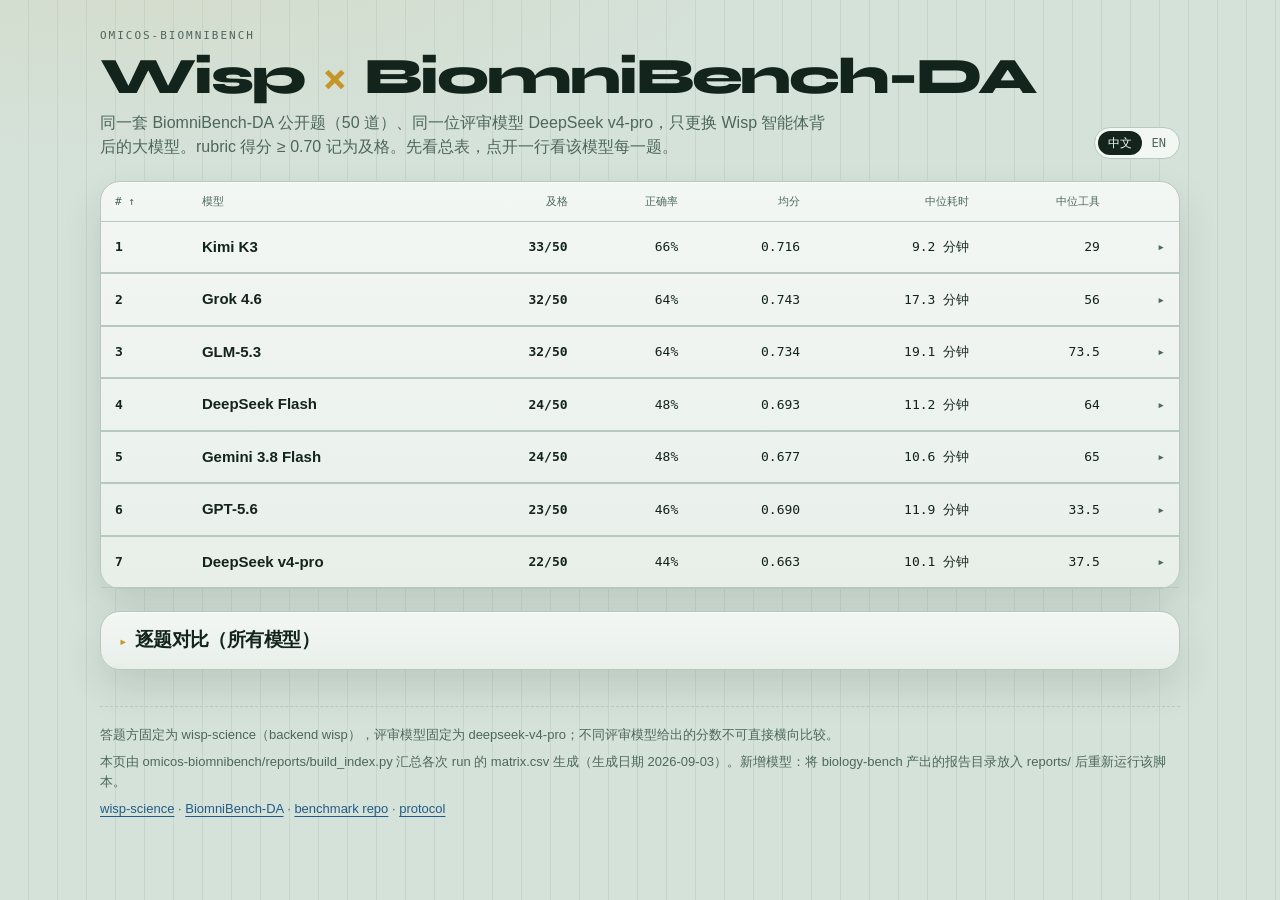
==== commit 270dc6c0: "Add Gemini 3.8 Flash BiomniBench-DA results to the leaderboard." ====
--- a/docs/index.html
+++ b/docs/index.html
@@ -624,7 +624,7 @@
       </div>
     </aside>
   </div>
-  <script type="application/json" id="bench-data">{"generated_at":"2026-09-03","generated_ts":"2026-09-03T07:42:44Z","protocol":{"agent":"wisp-science","backend":"wisp","judge":"deepseek-v4-pro","pass_threshold":0.7,"n_tasks":50,"n_models":6,"dataset":"BiomniBench-DA","dataset_url":"https://huggingface.co/datasets/phylobio/BiomniBench-DA","agent_url":"https://github.com/xuzhougeng/wisp-science","repo_url":"https://github.com/wisp-science/wisp-science-benchmark","protocol_url":"https://github.com/wisp-science/wisp-science-benchmark/blob/main/omicos-biomnibench/README.md"},"models":[{"id":"wisp-kimi-k3","label":"Kimi K3","ran":50,"answered":50,"passed":33,"accuracy":0.66,"mean_score":0.7156,"median_score":0.74,"mean_elapsed_s":762.5427568952739,"median_elapsed_s":553.8785995701328,"mean_tool_calls":32.26,"median_tool_calls":29.0,"perfect":5},{"id":"wisp-grok-4.6","label":"Grok 4.6","ran":50,"answered":50,"passed":32,"accuracy":0.64,"mean_score":0.7428,"median_score":0.78,"mean_elapsed_s":1178.351453275159,"median_elapsed_s":1037.538725502789,"mean_tool_calls":57.72,"median_tool_calls":56.0,"perfect":9},{"id":"wisp-glm-5.3","label":"GLM-5.3","ran":50,"answered":50,"passed":32,"accuracy":0.64,"mean_score":0.7338,"median_score":0.77,"mean_elapsed_s":1447.5274944160878,"median_elapsed_s":1147.7872294560075,"mean_tool_calls":85.3,"median_tool_calls":73.5,"perfect":5},{"id":"wisp-deepseek-flash-vision","label":"DeepSeek Flash","ran":50,"answered":50,"passed":24,"accuracy":0.48,"mean_score":0.6928,"median_score":0.69,"mean_elapsed_s":904.795293523483,"median_elapsed_s":673.8689262224361,"mean_tool_calls":70.76,"median_tool_calls":64.0,"perfect":4},{"id":"wisp-gpt-5.6-sol","label":"GPT-5.6","ran":50,"answered":50,"passed":23,"accuracy":0.46,"mean_score":0.6904,"median_score":0.6799999999999999,"mean_elapsed_s":764.036622802876,"median_elapsed_s":712.948938857764,"mean_tool_calls":34.76,"median_tool_calls":33.5,"perfect":6},{"id":"wisp-deepseek-v4-pro","label":"DeepSeek v4-pro","ran":50,"answered":50,"passed":22,"accuracy":0.44,"mean_score":0.6629999999999999,"median_score":0.67,"mean_elapsed_s":769.5312627518177,"median_elapsed_s":603.0156767275184,"mean_tool_calls":42.3,"median_tool_calls":37.5,"perfect":5}],"tasks":[{"id":"da-1-3","paper":1},{"id":"da-1-4","paper":1},{"id":"da-3-4","paper":3},{"id":"da-3-5","paper":3},{"id":"da-4-1","paper":4},{"id":"da-4-6","paper":4},{"id":"da-4-7","paper":4},{"id":"da-5-1","paper":5},{"id":"da-5-3","paper":5},{"id":"da-6-2","paper":6},{"id":"da-6-5","paper":6},{"id":"da-8-1","paper":8},{"id":"da-8-2","paper":8},{"id":"da-8-3","paper":8},{"id":"da-9-1","paper":9},{"id":"da-9-7","paper":9},{"id":"da-10-1","paper":10},{"id":"da-10-3","paper":10},{"id":"da-11-1","paper":11},{"id":"da-12-2","paper":12},{"id":"da-12-4","paper":12},{"id":"da-13-1","paper":13},{"id":"da-13-3","paper":13},{"id":"da-13-5","paper":13},{"id":"da-13-6","paper":13},{"id":"da-14-1","paper":14},{"id":"da-14-3","paper":14},{"id":"da-14-8","paper":14},{"id":"da-15-1","paper":15},{"id":"da-15-2","paper":15},{"id":"da-15-7","paper":15},{"id":"da-15-8","paper":15},{"id":"da-16-1","paper":16},{"id":"da-17-1","paper":17},{"id":"da-17-3","paper":17},{"id":"da-17-5","paper":17},{"id":"da-18-1","paper":18},{"id":"da-18-5","paper":18},{"id":"da-18-7","paper":18},{"id":"da-19-1","paper":19},{"id":"da-19-3","paper":19},{"id":"da-19-4","paper":19},{"id":"da-19-6","paper":19},{"id":"da-20-1","paper":20},{"id":"da-20-3","paper":20},{"id":"da-20-4","paper":20},{"id":"da-24-3","paper":24},{"id":"da-25-1","paper":25},{"id":"da-26-2","paper":26},{"id":"da-26-4","paper":26}],"cells":{"wisp-deepseek-flash-vision":{"da-1-3":{"score":0.92,"pass":true,"elapsed_s":1377.4066165983677,"tool_calls":89,"status":"ok"},"da-1-4":{"score":0.79,"pass":true,"elapsed_s":469.45063129998744,"tool_calls":47,"status":"ok"},"da-3-4":{"score":1.0,"pass":true,"elapsed_s":466.7709950786084,"tool_calls":47,"status":"ok"},"da-3-5":{"score":0.69,"pass":false,"elapsed_s":666.3313825447112,"tool_calls":43,"status":"ok"},"da-4-1":{"score":0.82,"pass":true,"elapsed_s":861.4723384883255,"tool_calls":62,"status":"ok"},"da-4-6":{"score":0.58,"pass":false,"elapsed_s":368.73796043358743,"tool_calls":45,"status":"ok"},"da-4-7":{"score":0.58,"pass":false,"elapsed_s":529.0965161249042,"tool_calls":57,"status":"ok"},"da-5-1":{"score":0.63,"pass":false,"elapsed_s":492.99797611124814,"tool_calls":68,"status":"ok"},"da-5-3":{"score":0.85,"pass":true,"elapsed_s":297.43236274830997,"tool_calls":39,"status":"ok"},"da-6-2":{"score":0.35,"pass":false,"elapsed_s":982.2832577507943,"tool_calls":82,"status":"ok"},"da-6-5":{"score":0.85,"pass":true,"elapsed_s":773.2418801039457,"tool_calls":60,"status":"ok"},"da-8-1":{"score":0.92,"pass":true,"elapsed_s":495.9794270694256,"tool_calls":58,"status":"ok"},"da-8-2":{"score":0.59,"pass":false,"elapsed_s":535.0759612582624,"tool_calls":52,"status":"ok"},"da-8-3":{"score":0.64,"pass":false,"elapsed_s":1403.3123076390475,"tool_calls":127,"status":"ok"},"da-9-1":{"score":0.59,"pass":false,"elapsed_s":690.0046373680234,"tool_calls":68,"status":"ok"},"da-9-7":{"score":0.58,"pass":false,"elapsed_s":482.6080582141876,"tool_calls":55,"status":"ok"},"da-10-1":{"score":0.52,"pass":false,"elapsed_s":1296.4763984568417,"tool_calls":104,"status":"ok"},"da-10-3":{"score":1.0,"pass":true,"elapsed_s":2664.9713892415166,"tool_calls":94,"status":"ok"},"da-11-1":{"score":0.86,"pass":true,"elapsed_s":2254.6098938435316,"tool_calls":140,"status":"ok"},"da-12-2":{"score":0.57,"pass":false,"elapsed_s":262.0470759421587,"tool_calls":26,"status":"ok"},"da-12-4":{"score":1.0,"pass":true,"elapsed_s":692.0109185446054,"tool_calls":65,"status":"ok"},"da-13-1":{"score":0.69,"pass":false,"elapsed_s":933.1805744469166,"tool_calls":65,"status":"ok"},"da-13-3":{"score":0.78,"pass":true,"elapsed_s":310.5220420639962,"tool_calls":26,"status":"ok"},"da-13-5":{"score":0.6,"pass":false,"elapsed_s":2057.435946358368,"tool_calls":54,"status":"ok"},"da-13-6":{"score":0.5,"pass":false,"elapsed_s":530.3034535367042,"tool_calls":39,"status":"ok"},"da-14-1":{"score":0.8,"pass":true,"elapsed_s":464.84182194806635,"tool_calls":47,"status":"ok"},"da-14-3":{"score":1.0,"pass":true,"elapsed_s":635.281316999346,"tool_calls":69,"status":"ok"},"da-14-8":{"score":0.68,"pass":false,"elapsed_s":733.602295730263,"tool_calls":72,"status":"ok"},"da-15-1":{"score":0.8,"pass":true,"elapsed_s":660.9246275108308,"tool_calls":70,"status":"ok"},"da-15-2":{"score":0.55,"pass":false,"elapsed_s":1892.0333663839847,"tool_calls":103,"status":"ok"},"da-15-7":{"score":0.6,"pass":false,"elapsed_s":475.0773611124605,"tool_calls":43,"status":"ok"},"da-15-8":{"score":0.7,"pass":true,"elapsed_s":621.746902199462,"tool_calls":58,"status":"ok"},"da-16-1":{"score":0.85,"pass":true,"elapsed_s":851.5110128056258,"tool_calls":109,"status":"ok"},"da-17-1":{"score":0.84,"pass":true,"elapsed_s":525.2647308725864,"tool_calls":63,"status":"ok"},"da-17-3":{"score":0.81,"pass":true,"elapsed_s":641.0476043578237,"tool_calls":63,"status":"ok"},"da-17-5":{"score":0.72,"pass":true,"elapsed_s":447.56413605995476,"tool_calls":51,"status":"ok"},"da-18-1":{"score":0.92,"pass":true,"elapsed_s":434.8714045844972,"tool_calls":45,"status":"ok"},"da-18-5":{"score":0.51,"pass":false,"elapsed_s":1722.8527429662645,"tool_calls":65,"status":"ok"},"da-18-7":{"score":0.62,"pass":false,"elapsed_s":797.4400784056634,"tool_calls":69,"status":"ok"},"da-19-1":{"score":0.8,"pass":true,"elapsed_s":254.40925040468574,"tool_calls":30,"status":"ok"},"da-19-3":{"score":0.9,"pass":true,"elapsed_s":795.4343267735094,"tool_calls":120,"status":"ok"},"da-19-4":{"score":0.55,"pass":false,"elapsed_s":665.1425206623971,"tool_calls":87,"status":"ok"},"da-19-6":{"score":0.87,"pass":true,"elapsed_s":681.406469900161,"tool_calls":58,"status":"ok"},"da-20-1":{"score":0.51,"pass":false,"elapsed_s":728.4892822355032,"tool_calls":70,"status":"ok"},"da-20-3":{"score":0.73,"pass":true,"elapsed_s":621.3204729966819,"tool_calls":50,"status":"ok"},"da-20-4":{"score":0.28,"pass":false,"elapsed_s":1463.3895169980824,"tool_calls":119,"status":"ok"},"da-24-3":{"score":0.2,"pass":false,"elapsed_s":1127.5668495688587,"tool_calls":78,"status":"ok"},"da-25-1":{"score":0.61,"pass":false,"elapsed_s":835.2252138126642,"tool_calls":69,"status":"ok"},"da-26-2":{"score":0.35,"pass":false,"elapsed_s":1230.0651882477105,"tool_calls":116,"status":"ok"},"da-26-4":{"score":0.54,"pass":false,"elapsed_s":4039.4961813706905,"tool_calls":202,"status":"ok"}},"wisp-deepseek-v4-pro":{"da-1-3":{"score":0.8,"pass":true,"elapsed_s":521.7337079364806,"tool_calls":41,"status":"ok"},"da-1-4":{"score":0.79,"pass":true,"elapsed_s":444.9621158801019,"tool_calls":29,"status":"ok"},"da-3-4":{"score":1.0,"pass":true,"elapsed_s":334.536034617573,"tool_calls":40,"status":"ok"},"da-3-5":{"score":0.61,"pass":false,"elapsed_s":645.4390967022628,"tool_calls":52,"status":"ok"},"da-4-1":{"score":0.93,"pass":true,"elapsed_s":427.1540150102228,"tool_calls":31,"status":"ok"},"da-4-6":{"score":0.48,"pass":false,"elapsed_s":347.97538354061544,"tool_calls":30,"status":"ok"},"da-4-7":{"score":0.51,"pass":false,"elapsed_s":513.059831995517,"tool_calls":27,"status":"ok"},"da-5-1":{"score":0.68,"pass":false,"elapsed_s":327.58433088473976,"tool_calls":34,"status":"ok"},"da-5-3":{"score":0.6,"pass":false,"elapsed_s":316.29482706449926,"tool_calls":37,"status":"ok"},"da-6-2":{"score":0.35,"pass":false,"elapsed_s":1146.1366179380566,"tool_calls":53,"status":"ok"},"da-6-5":{"score":0.69,"pass":false,"elapsed_s":1212.298982264474,"tool_calls":35,"status":"ok"},"da-8-1":{"score":0.84,"pass":true,"elapsed_s":1350.0316087473184,"tool_calls":45,"status":"ok"},"da-8-2":{"score":0.44,"pass":false,"elapsed_s":490.2907123360783,"tool_calls":35,"status":"ok"},"da-8-3":{"score":0.5,"pass":false,"elapsed_s":1097.9762173537165,"tool_calls":46,"status":"ok"},"da-9-1":{"score":0.66,"pass":false,"elapsed_s":527.7406664565206,"tool_calls":39,"status":"ok"},"da-9-7":{"score":0.58,"pass":false,"elapsed_s":449.04906593076885,"tool_calls":33,"status":"ok"},"da-10-1":{"score":0.66,"pass":false,"elapsed_s":720.6013662759215,"tool_calls":36,"status":"ok"},"da-10-3":{"score":1.0,"pass":true,"elapsed_s":806.886176744476,"tool_calls":38,"status":"ok"},"da-11-1":{"score":0.93,"pass":true,"elapsed_s":2381.1343921907246,"tool_calls":93,"status":"ok"},"da-12-2":{"score":0.6,"pass":false,"elapsed_s":335.1686421073973,"tool_calls":34,"status":"ok"},"da-12-4":{"score":1.0,"pass":true,"elapsed_s":823.3597071990371,"tool_calls":31,"status":"ok"},"da-13-1":{"score":0.95,"pass":true,"elapsed_s":603.2349796686321,"tool_calls":48,"status":"ok"},"da-13-3":{"score":0.78,"pass":true,"elapsed_s":287.9220201931894,"tool_calls":19,"status":"ok"},"da-13-5":{"score":0.4,"pass":false,"elapsed_s":445.89508169703186,"tool_calls":28,"status":"ok"},"da-13-6":{"score":0.7,"pass":true,"elapsed_s":507.6852236595005,"tool_calls":31,"status":"ok"},"da-14-1":{"score":1.0,"pass":true,"elapsed_s":455.5073599591851,"tool_calls":35,"status":"ok"},"da-14-3":{"score":1.0,"pass":true,"elapsed_s":521.132383685559,"tool_calls":34,"status":"ok"},"da-14-8":{"score":0.76,"pass":true,"elapsed_s":940.9664682410657,"tool_calls":46,"status":"ok"},"da-15-1":{"score":0.9,"pass":true,"elapsed_s":665.1902703437954,"tool_calls":48,"status":"ok"},"da-15-2":{"score":0.42,"pass":false,"elapsed_s":1475.8463049884886,"tool_calls":66,"status":"ok"},"da-15-7":{"score":0.67,"pass":false,"elapsed_s":494.4974876344204,"tool_calls":35,"status":"ok"},"da-15-8":{"score":0.6,"pass":false,"elapsed_s":761.5379845444113,"tool_calls":38,"status":"ok"},"da-16-1":{"score":0.85,"pass":true,"elapsed_s":703.7083344347775,"tool_calls":53,"status":"ok"},"da-17-1":{"score":0.84,"pass":true,"elapsed_s":439.21761748194695,"tool_calls":34,"status":"ok"},"da-17-3":{"score":0.73,"pass":true,"elapsed_s":998.1012915503234,"tool_calls":54,"status":"ok"},"da-17-5":{"score":0.82,"pass":true,"elapsed_s":1293.4964781273156,"tool_calls":73,"status":"ok"},"da-18-1":{"score":0.8,"pass":true,"elapsed_s":518.1768335625529,"tool_calls":34,"status":"ok"},"da-18-5":{"score":0.36,"pass":false,"elapsed_s":810.8969122134149,"tool_calls":28,"status":"ok"},"da-18-7":{"score":0.67,"pass":false,"elapsed_s":602.7963737864047,"tool_calls":36,"status":"ok"},"da-19-1":{"score":0.72,"pass":true,"elapsed_s":191.67456411384046,"tool_calls":18,"status":"ok"},"da-19-3":{"score":0.57,"pass":false,"elapsed_s":510.537106718868,"tool_calls":46,"status":"ok"},"da-19-4":{"score":0.5,"pass":false,"elapsed_s":866.0880454536527,"tool_calls":65,"status":"ok"},"da-19-6":{"score":0.87,"pass":true,"elapsed_s":332.2703016847372,"tool_calls":29,"status":"ok"},"da-20-1":{"score":0.38,"pass":false,"elapsed_s":946.3392547052354,"tool_calls":45,"status":"ok"},"da-20-3":{"score":0.52,"pass":false,"elapsed_s":586.9740588404238,"tool_calls":36,"status":"ok"},"da-20-4":{"score":0.2,"pass":false,"elapsed_s":825.4221134223044,"tool_calls":44,"status":"ok"},"da-24-3":{"score":0.25,"pass":false,"elapsed_s":744.2591366525739,"tool_calls":51,"status":"ok"},"da-25-1":{"score":0.3,"pass":false,"elapsed_s":733.689402056858,"tool_calls":56,"status":"ok"},"da-26-2":{"score":0.38,"pass":false,"elapsed_s":1216.7615982685238,"tool_calls":65,"status":"ok"},"da-26-4":{"score":0.56,"pass":false,"elapsed_s":3777.32465072535,"tool_calls":81,"status":"ok"}},"wisp-glm-5.3":{"da-1-3":{"score":0.78,"pass":true,"elapsed_s":1994.1267991382629,"tool_calls":183,"status":"ok"},"da-1-4":{"score":0.86,"pass":true,"elapsed_s":831.3587034139782,"tool_calls":32,"status":"ok"},"da-3-4":{"score":1.0,"pass":true,"elapsed_s":386.97392796352506,"tool_calls":43,"status":"ok"},"da-3-5":{"score":0.87,"pass":true,"elapsed_s":631.5139093585312,"tool_calls":56,"status":"ok"},"da-4-1":{"score":0.82,"pass":true,"elapsed_s":618.5740452595055,"tool_calls":59,"status":"ok"},"da-4-6":{"score":0.65,"pass":false,"elapsed_s":414.9646242521703,"tool_calls":21,"status":"ok"},"da-4-7":{"score":0.67,"pass":false,"elapsed_s":840.4597118236125,"tool_calls":52,"status":"ok"},"da-5-1":{"score":0.61,"pass":false,"elapsed_s":397.12637292966247,"tool_calls":41,"status":"ok"},"da-5-3":{"score":0.95,"pass":true,"elapsed_s":380.0062133092433,"tool_calls":31,"status":"ok"},"da-6-2":{"score":0.35,"pass":false,"elapsed_s":1233.796374399215,"tool_calls":120,"status":"ok"},"da-6-5":{"score":0.67,"pass":false,"elapsed_s":1956.667453987524,"tool_calls":100,"status":"ok"},"da-8-1":{"score":0.82,"pass":true,"elapsed_s":774.8956678193063,"tool_calls":61,"status":"ok"},"da-8-2":{"score":0.75,"pass":true,"elapsed_s":454.7503629196435,"tool_calls":46,"status":"ok"},"da-8-3":{"score":0.77,"pass":true,"elapsed_s":1396.3159092124552,"tool_calls":92,"status":"ok"},"da-9-1":{"score":0.88,"pass":true,"elapsed_s":1019.879257697612,"tool_calls":70,"status":"ok"},"da-9-7":{"score":0.68,"pass":false,"elapsed_s":469.89573760330677,"tool_calls":53,"status":"ok"},"da-10-1":{"score":0.77,"pass":true,"elapsed_s":2739.4788263645023,"tool_calls":92,"status":"ok"},"da-10-3":{"score":0.86,"pass":true,"elapsed_s":1490.9263063129038,"tool_calls":75,"status":"ok"},"da-11-1":{"score":0.86,"pass":true,"elapsed_s":4900.857257073745,"tool_calls":203,"status":"ok"},"da-12-2":{"score":0.75,"pass":true,"elapsed_s":470.679280532524,"tool_calls":39,"status":"ok"},"da-12-4":{"score":0.66,"pass":false,"elapsed_s":1195.185418624431,"tool_calls":40,"status":"ok"},"da-13-1":{"score":0.95,"pass":true,"elapsed_s":2315.1560617294163,"tool_calls":136,"status":"ok"},"da-13-3":{"score":0.87,"pass":true,"elapsed_s":657.5882836487144,"tool_calls":61,"status":"ok"},"da-13-5":{"score":0.8,"pass":true,"elapsed_s":1303.6632907558233,"tool_calls":114,"status":"ok"},"da-13-6":{"score":0.7,"pass":true,"elapsed_s":1055.4973637405783,"tool_calls":60,"status":"ok"},"da-14-1":{"score":1.0,"pass":true,"elapsed_s":1560.758971342817,"tool_calls":110,"status":"ok"},"da-14-3":{"score":0.85,"pass":true,"elapsed_s":925.2004875671118,"tool_calls":34,"status":"ok"},"da-14-8":{"score":0.58,"pass":false,"elapsed_s":1234.64816984348,"tool_calls":96,"status":"ok"},"da-15-1":{"score":1.0,"pass":true,"elapsed_s":2319.899376122281,"tool_calls":115,"status":"ok"},"da-15-2":{"score":0.85,"pass":true,"elapsed_s":1496.9392817355692,"tool_calls":120,"status":"ok"},"da-15-7":{"score":0.7,"pass":true,"elapsed_s":694.1069780960679,"tool_calls":74,"status":"ok"},"da-15-8":{"score":0.57,"pass":false,"elapsed_s":583.7892775610089,"tool_calls":61,"status":"ok"},"da-16-1":{"score":1.0,"pass":true,"elapsed_s":2290.305882755667,"tool_calls":136,"status":"ok"},"da-17-1":{"score":0.84,"pass":true,"elapsed_s":1198.7363106515259,"tool_calls":155,"status":"ok"},"da-17-3":{"score":0.81,"pass":true,"elapsed_s":1745.1252409536391,"tool_calls":73,"status":"ok"},"da-17-5":{"score":0.9,"pass":true,"elapsed_s":3449.0861708186567,"tool_calls":146,"status":"ok"},"da-18-1":{"score":1.0,"pass":true,"elapsed_s":573.3642533626407,"tool_calls":51,"status":"ok"},"da-18-5":{"score":0.66,"pass":false,"elapsed_s":810.3938636463135,"tool_calls":44,"status":"ok"},"da-18-7":{"score":0.52,"pass":false,"elapsed_s":801.4530815910548,"tool_calls":45,"status":"ok"},"da-19-1":{"score":0.72,"pass":true,"elapsed_s":642.8493582010269,"tool_calls":32,"status":"ok"},"da-19-3":{"score":0.62,"pass":false,"elapsed_s":878.3136382848024,"tool_calls":94,"status":"ok"},"da-19-4":{"score":0.7,"pass":true,"elapsed_s":1619.3128400240093,"tool_calls":50,"status":"ok"},"da-19-6":{"score":0.87,"pass":true,"elapsed_s":2346.67998274602,"tool_calls":90,"status":"ok"},"da-20-1":{"score":0.28,"pass":false,"elapsed_s":1376.5240922309458,"tool_calls":91,"status":"ok"},"da-20-3":{"score":0.81,"pass":true,"elapsed_s":1100.389040287584,"tool_calls":58,"status":"ok"},"da-20-4":{"score":0.15,"pass":false,"elapsed_s":2420.550083756447,"tool_calls":128,"status":"ok"},"da-24-3":{"score":0.23,"pass":false,"elapsed_s":4173.303713925183,"tool_calls":162,"status":"ok"},"da-25-1":{"score":0.64,"pass":false,"elapsed_s":1274.347220852971,"tool_calls":96,"status":"ok"},"da-26-2":{"score":0.43,"pass":false,"elapsed_s":990.2841439861804,"tool_calls":107,"status":"ok"},"da-26-4":{"score":0.61,"pass":false,"elapsed_s":5939.676100591198,"tool_calls":217,"status":"ok"}},"wisp-gpt-5.6-sol":{"da-1-3":{"score":0.75,"pass":true,"elapsed_s":732.8450622111559,"tool_calls":29,"status":"ok"},"da-1-4":{"score":0.85,"pass":true,"elapsed_s":714.3533490970731,"tool_calls":31,"status":"ok"},"da-3-4":{"score":0.89,"pass":true,"elapsed_s":688.1729820538312,"tool_calls":43,"status":"ok"},"da-3-5":{"score":0.79,"pass":true,"elapsed_s":959.1721105631441,"tool_calls":66,"status":"ok"},"da-4-1":{"score":0.82,"pass":true,"elapsed_s":812.449053408578,"tool_calls":43,"status":"ok"},"da-4-6":{"score":0.58,"pass":false,"elapsed_s":827.778958497569,"tool_calls":27,"status":"ok"},"da-4-7":{"score":0.69,"pass":false,"elapsed_s":1013.8662084154785,"tool_calls":24,"status":"ok"},"da-5-1":{"score":0.67,"pass":false,"elapsed_s":540.2042954787612,"tool_calls":20,"status":"ok"},"da-5-3":{"score":0.7,"pass":true,"elapsed_s":1130.9478919357061,"tool_calls":35,"status":"ok"},"da-6-2":{"score":0.37,"pass":false,"elapsed_s":725.9892875161022,"tool_calls":33,"status":"ok"},"da-6-5":{"score":0.66,"pass":false,"elapsed_s":708.3197341430932,"tool_calls":31,"status":"ok"},"da-8-1":{"score":0.86,"pass":true,"elapsed_s":547.1371783036739,"tool_calls":26,"status":"ok"},"da-8-2":{"score":0.59,"pass":false,"elapsed_s":673.3636893201619,"tool_calls":36,"status":"ok"},"da-8-3":{"score":0.64,"pass":false,"elapsed_s":624.6784148700535,"tool_calls":32,"status":"ok"},"da-9-1":{"score":0.42,"pass":false,"elapsed_s":583.533545024693,"tool_calls":31,"status":"ok"},"da-9-7":{"score":0.69,"pass":false,"elapsed_s":612.9171648174524,"tool_calls":35,"status":"ok"},"da-10-1":{"score":0.54,"pass":false,"elapsed_s":994.7943173032254,"tool_calls":28,"status":"ok"},"da-10-3":{"score":1.0,"pass":true,"elapsed_s":1169.3008619584143,"tool_calls":47,"status":"ok"},"da-11-1":{"score":0.61,"pass":false,"elapsed_s":1165.8734999019653,"tool_calls":48,"status":"ok"},"da-12-2":{"score":0.75,"pass":true,"elapsed_s":633.653711963445,"tool_calls":25,"status":"ok"},"da-12-4":{"score":0.86,"pass":true,"elapsed_s":813.3788120839745,"tool_calls":35,"status":"ok"},"da-13-1":{"score":0.95,"pass":true,"elapsed_s":660.8318330887705,"tool_calls":29,"status":"ok"},"da-13-3":{"score":0.64,"pass":false,"elapsed_s":434.2180351745337,"tool_calls":28,"status":"ok"},"da-13-5":{"score":0.7,"pass":true,"elapsed_s":711.5445286184549,"tool_calls":35,"status":"ok"},"da-13-6":{"score":0.9,"pass":true,"elapsed_s":542.5934711452574,"tool_calls":28,"status":"ok"},"da-14-1":{"score":1.0,"pass":true,"elapsed_s":768.2677385788411,"tool_calls":34,"status":"ok"},"da-14-3":{"score":1.0,"pass":true,"elapsed_s":526.1197799257934,"tool_calls":30,"status":"ok"},"da-14-8":{"score":0.58,"pass":false,"elapsed_s":471.3723312802613,"tool_calls":21,"status":"ok"},"da-15-1":{"score":1.0,"pass":true,"elapsed_s":888.2292503230274,"tool_calls":36,"status":"ok"},"da-15-2":{"score":0.58,"pass":false,"elapsed_s":942.5383273623884,"tool_calls":36,"status":"ok"},"da-15-7":{"score":0.67,"pass":false,"elapsed_s":534.7337686438113,"tool_calls":28,"status":"ok"},"da-15-8":{"score":0.55,"pass":false,"elapsed_s":563.7858821433038,"tool_calls":22,"status":"ok"},"da-16-1":{"score":1.0,"pass":true,"elapsed_s":809.9690340571105,"tool_calls":44,"status":"ok"},"da-17-1":{"score":0.84,"pass":true,"elapsed_s":708.4050614554435,"tool_calls":48,"status":"ok"},"da-17-3":{"score":0.9,"pass":true,"elapsed_s":1127.5355923268944,"tool_calls":49,"status":"ok"},"da-17-5":{"score":0.81,"pass":true,"elapsed_s":787.9977429658175,"tool_calls":37,"status":"ok"},"da-18-1":{"score":1.0,"pass":true,"elapsed_s":631.5508341565728,"tool_calls":22,"status":"ok"},"da-18-5":{"score":0.43,"pass":false,"elapsed_s":528.5556102842093,"tool_calls":34,"status":"ok"},"da-18-7":{"score":0.67,"pass":false,"elapsed_s":502.14842311292887,"tool_calls":33,"status":"ok"},"da-19-1":{"score":0.63,"pass":false,"elapsed_s":662.5527740828693,"tool_calls":33,"status":"ok"},"da-19-3":{"score":0.85,"pass":true,"elapsed_s":715.7426133677363,"tool_calls":36,"status":"ok"},"da-19-4":{"score":0.65,"pass":false,"elapsed_s":947.9685958176851,"tool_calls":37,"status":"ok"},"da-19-6":{"score":0.32,"pass":false,"elapsed_s":677.3095976449549,"tool_calls":36,"status":"ok"},"da-20-1":{"score":0.41,"pass":false,"elapsed_s":591.7152853850275,"tool_calls":29,"status":"ok"},"da-20-3":{"score":0.73,"pass":true,"elapsed_s":757.4813351798803,"tool_calls":44,"status":"ok"},"da-20-4":{"score":0.15,"pass":false,"elapsed_s":1441.8274344205856,"tool_calls":49,"status":"ok"},"da-24-3":{"score":0.4,"pass":false,"elapsed_s":634.8025331050158,"tool_calls":34,"status":"ok"},"da-25-1":{"score":0.61,"pass":false,"elapsed_s":740.6101278029382,"tool_calls":33,"status":"ok"},"da-26-2":{"score":0.35,"pass":false,"elapsed_s":728.7928411830217,"tool_calls":31,"status":"ok"},"da-26-4":{"score":0.47,"pass":false,"elapsed_s":1489.9006286431104,"tool_calls":57,"status":"ok"}},"wisp-grok-4.6":{"da-1-3":{"score":0.86,"pass":true,"elapsed_s":996.301063740626,"tool_calls":54,"status":"ok"},"da-1-4":{"score":0.94,"pass":true,"elapsed_s":780.5499484762549,"tool_calls":50,"status":"ok"},"da-3-4":{"score":1.0,"pass":true,"elapsed_s":580.1862179413438,"tool_calls":39,"status":"ok"},"da-3-5":{"score":0.87,"pass":true,"elapsed_s":1017.4050243217498,"tool_calls":48,"status":"ok"},"da-4-1":{"score":0.93,"pass":true,"elapsed_s":1602.6780507843941,"tool_calls":82,"status":"ok"},"da-4-6":{"score":0.55,"pass":false,"elapsed_s":636.4664853215218,"tool_calls":32,"status":"ok"},"da-4-7":{"score":0.6,"pass":false,"elapsed_s":1214.7203072775155,"tool_calls":38,"status":"ok"},"da-5-1":{"score":0.84,"pass":true,"elapsed_s":694.0755191799253,"tool_calls":36,"status":"ok"},"da-5-3":{"score":0.82,"pass":true,"elapsed_s":748.3124349117279,"tool_calls":48,"status":"ok"},"da-6-2":{"score":0.35,"pass":false,"elapsed_s":1505.2144566234201,"tool_calls":94,"status":"ok"},"da-6-5":{"score":0.67,"pass":false,"elapsed_s":1267.447415806353,"tool_calls":60,"status":"ok"},"da-8-1":{"score":0.92,"pass":true,"elapsed_s":1007.1145761460066,"tool_calls":30,"status":"ok"},"da-8-2":{"score":0.72,"pass":true,"elapsed_s":581.9144462198019,"tool_calls":25,"status":"ok"},"da-8-3":{"score":0.63,"pass":false,"elapsed_s":1267.535524226725,"tool_calls":58,"status":"ok"},"da-9-1":{"score":0.85,"pass":true,"elapsed_s":1204.4958834312856,"tool_calls":55,"status":"ok"},"da-9-7":{"score":1.0,"pass":true,"elapsed_s":928.3784854337573,"tool_calls":55,"status":"ok"},"da-10-1":{"score":0.78,"pass":true,"elapsed_s":1245.1397421974689,"tool_calls":62,"status":"ok"},"da-10-3":{"score":1.0,"pass":true,"elapsed_s":1990.0640505887568,"tool_calls":79,"status":"ok"},"da-11-1":{"score":0.94,"pass":true,"elapsed_s":2426.6753430329263,"tool_calls":102,"status":"ok"},"da-12-2":{"score":0.95,"pass":true,"elapsed_s":554.0386648122221,"tool_calls":42,"status":"ok"},"da-12-4":{"score":1.0,"pass":true,"elapsed_s":549.344221945852,"tool_calls":36,"status":"ok"},"da-13-1":{"score":1.0,"pass":true,"elapsed_s":895.1262319851667,"tool_calls":58,"status":"ok"},"da-13-3":{"score":0.78,"pass":true,"elapsed_s":482.0987123735249,"tool_calls":31,"status":"ok"},"da-13-5":{"score":0.7,"pass":true,"elapsed_s":713.8779806308448,"tool_calls":50,"status":"ok"},"da-13-6":{"score":0.9,"pass":true,"elapsed_s":850.6794169601053,"tool_calls":42,"status":"ok"},"da-14-1":{"score":1.0,"pass":true,"elapsed_s":1071.6161817703396,"tool_calls":60,"status":"ok"},"da-14-3":{"score":1.0,"pass":true,"elapsed_s":478.02663730829954,"tool_calls":35,"status":"ok"},"da-14-8":{"score":0.76,"pass":true,"elapsed_s":1491.617123613134,"tool_calls":61,"status":"ok"},"da-15-1":{"score":1.0,"pass":true,"elapsed_s":1216.880672680214,"tool_calls":65,"status":"ok"},"da-15-2":{"score":0.48,"pass":false,"elapsed_s":1333.2171511985362,"tool_calls":53,"status":"ok"},"da-15-7":{"score":0.67,"pass":false,"elapsed_s":861.7000282220542,"tool_calls":69,"status":"ok"},"da-15-8":{"score":0.5,"pass":false,"elapsed_s":765.2150015775114,"tool_calls":40,"status":"ok"},"da-16-1":{"score":0.89,"pass":true,"elapsed_s":1120.5048200506717,"tool_calls":87,"status":"ok"},"da-17-1":{"score":0.84,"pass":true,"elapsed_s":690.3649677336216,"tool_calls":37,"status":"ok"},"da-17-3":{"score":0.9,"pass":true,"elapsed_s":1624.3114585001022,"tool_calls":102,"status":"ok"},"da-17-5":{"score":0.82,"pass":true,"elapsed_s":1169.744964076206,"tool_calls":65,"status":"ok"},"da-18-1":{"score":1.0,"pass":true,"elapsed_s":1057.6724266838282,"tool_calls":65,"status":"ok"},"da-18-5":{"score":0.51,"pass":false,"elapsed_s":839.5486282892525,"tool_calls":37,"status":"ok"},"da-18-7":{"score":0.69,"pass":false,"elapsed_s":691.457304071635,"tool_calls":42,"status":"ok"},"da-19-1":{"score":0.76,"pass":true,"elapsed_s":544.6145057138056,"tool_calls":52,"status":"ok"},"da-19-3":{"score":0.62,"pass":false,"elapsed_s":852.7362147886306,"tool_calls":57,"status":"ok"},"da-19-4":{"score":0.6,"pass":false,"elapsed_s":1299.441423729062,"tool_calls":52,"status":"ok"},"da-19-6":{"score":0.34,"pass":false,"elapsed_s":915.0641416758299,"tool_calls":70,"status":"ok"},"da-20-1":{"score":0.26,"pass":false,"elapsed_s":5013.99291969277,"tool_calls":81,"status":"ok"},"da-20-3":{"score":0.73,"pass":true,"elapsed_s":1420.5858357604593,"tool_calls":60,"status":"ok"},"da-20-4":{"score":0.15,"pass":false,"elapsed_s":1424.6521442327648,"tool_calls":72,"status":"ok"},"da-24-3":{"score":0.23,"pass":false,"elapsed_s":1204.4277288410813,"tool_calls":65,"status":"ok"},"da-25-1":{"score":0.7,"pass":true,"elapsed_s":1810.2369564604014,"tool_calls":83,"status":"ok"},"da-26-2":{"score":0.43,"pass":false,"elapsed_s":1512.9116434939206,"tool_calls":71,"status":"ok"},"da-26-4":{"score":0.66,"pass":false,"elapsed_s":2767.191579224542,"tool_calls":99,"status":"ok"}},"wisp-kimi-k3":{"da-1-3":{"score":0.82,"pass":true,"elapsed_s":494.80776145495474,"tool_calls":32,"status":"ok"},"da-1-4":{"score":0.79,"pass":true,"elapsed_s":327.32293113321066,"tool_calls":20,"status":"ok"},"da-3-4":{"score":1.0,"pass":true,"elapsed_s":296.9525304827839,"tool_calls":17,"status":"ok"},"da-3-5":{"score":1.0,"pass":true,"elapsed_s":718.914042731747,"tool_calls":41,"status":"ok"},"da-4-1":{"score":1.0,"pass":true,"elapsed_s":551.7927959486842,"tool_calls":35,"status":"ok"},"da-4-6":{"score":0.65,"pass":false,"elapsed_s":242.63908485136926,"tool_calls":11,"status":"ok"},"da-4-7":{"score":0.76,"pass":true,"elapsed_s":555.9644031915814,"tool_calls":24,"status":"ok"},"da-5-1":{"score":0.95,"pass":true,"elapsed_s":455.4630244374275,"tool_calls":31,"status":"ok"},"da-5-3":{"score":0.82,"pass":true,"elapsed_s":301.6073314100504,"tool_calls":20,"status":"ok"},"da-6-2":{"score":0.42,"pass":false,"elapsed_s":509.8423996511847,"tool_calls":29,"status":"ok"},"da-6-5":{"score":0.67,"pass":false,"elapsed_s":887.9034000970423,"tool_calls":52,"status":"ok"},"da-8-1":{"score":0.82,"pass":true,"elapsed_s":640.5752078182995,"tool_calls":23,"status":"ok"},"da-8-2":{"score":0.72,"pass":true,"elapsed_s":485.9679412897676,"tool_calls":29,"status":"ok"},"da-8-3":{"score":0.63,"pass":false,"elapsed_s":938.3285966143012,"tool_calls":35,"status":"ok"},"da-9-1":{"score":0.76,"pass":true,"elapsed_s":1037.6100902426988,"tool_calls":51,"status":"ok"},"da-9-7":{"score":0.65,"pass":false,"elapsed_s":612.8743632305413,"tool_calls":30,"status":"ok"},"da-10-1":{"score":0.66,"pass":false,"elapsed_s":2390.782467192039,"tool_calls":65,"status":"ok"},"da-10-3":{"score":0.86,"pass":true,"elapsed_s":735.8684882521629,"tool_calls":53,"status":"ok"},"da-11-1":{"score":0.68,"pass":false,"elapsed_s":2051.15270431526,"tool_calls":71,"status":"ok"},"da-12-2":{"score":0.75,"pass":true,"elapsed_s":227.60466950014234,"tool_calls":15,"status":"ok"},"da-12-4":{"score":0.73,"pass":true,"elapsed_s":674.8729181420058,"tool_calls":18,"status":"ok"},"da-13-1":{"score":1.0,"pass":true,"elapsed_s":2295.619664883241,"tool_calls":56,"status":"ok"},"da-13-3":{"score":0.87,"pass":true,"elapsed_s":247.84378624893725,"tool_calls":12,"status":"ok"},"da-13-5":{"score":0.4,"pass":false,"elapsed_s":692.6541878990829,"tool_calls":13,"status":"ok"},"da-13-6":{"score":0.7,"pass":true,"elapsed_s":494.2572919726372,"tool_calls":22,"status":"ok"},"da-14-1":{"score":1.0,"pass":true,"elapsed_s":504.7107729893178,"tool_calls":36,"status":"ok"},"da-14-3":{"score":0.85,"pass":true,"elapsed_s":279.32406736165285,"tool_calls":16,"status":"ok"},"da-14-8":{"score":0.66,"pass":false,"elapsed_s":367.9222768805921,"tool_calls":29,"status":"ok"},"da-15-1":{"score":0.9,"pass":true,"elapsed_s":731.767789049074,"tool_calls":28,"status":"ok"},"da-15-2":{"score":0.75,"pass":true,"elapsed_s":2476.4709556512535,"tool_calls":87,"status":"ok"},"da-15-7":{"score":0.77,"pass":true,"elapsed_s":423.50655479356647,"tool_calls":26,"status":"ok"},"da-15-8":{"score":0.7,"pass":true,"elapsed_s":449.7642633728683,"tool_calls":27,"status":"ok"},"da-16-1":{"score":0.93,"pass":true,"elapsed_s":795.3111831620336,"tool_calls":36,"status":"ok"},"da-17-1":{"score":0.78,"pass":true,"elapsed_s":459.7003599368036,"tool_calls":26,"status":"ok"},"da-17-3":{"score":0.73,"pass":true,"elapsed_s":0.0002720393240451813,"tool_calls":0,"status":"ok"},"da-17-5":{"score":0.82,"pass":true,"elapsed_s":0.0003521740436553955,"tool_calls":0,"status":"ok"},"da-18-1":{"score":0.92,"pass":true,"elapsed_s":823.3255345113575,"tool_calls":45,"status":"ok"},"da-18-5":{"score":0.59,"pass":false,"elapsed_s":451.29945532791317,"tool_calls":18,"status":"ok"},"da-18-7":{"score":0.72,"pass":true,"elapsed_s":0.000293804332613945,"tool_calls":0,"status":"ok"},"da-19-1":{"score":0.71,"pass":true,"elapsed_s":0.00023668445646762848,"tool_calls":0,"status":"ok"},"da-19-3":{"score":0.9,"pass":true,"elapsed_s":508.14008412882686,"tool_calls":26,"status":"ok"},"da-19-4":{"score":0.5,"pass":false,"elapsed_s":788.5154755543917,"tool_calls":28,"status":"ok"},"da-19-6":{"score":0.82,"pass":true,"elapsed_s":540.0835194811225,"tool_calls":17,"status":"ok"},"da-20-1":{"score":0.31,"pass":false,"elapsed_s":874.7512082178146,"tool_calls":33,"status":"ok"},"da-20-3":{"score":0.28,"pass":false,"elapsed_s":1055.019796172157,"tool_calls":31,"status":"ok"},"da-20-4":{"score":0.15,"pass":false,"elapsed_s":1259.9558859542012,"tool_calls":58,"status":"ok"},"da-24-3":{"score":0.25,"pass":false,"elapsed_s":566.7335398066789,"tool_calls":30,"status":"ok"},"da-25-1":{"score":0.57,"pass":false,"elapsed_s":953.9448688589036,"tool_calls":43,"status":"ok"},"da-26-2":{"score":0.35,"pass":false,"elapsed_s":819.6631945446134,"tool_calls":52,"status":"ok"},"da-26-4":{"score":0.71,"pass":true,"elapsed_s":4128.003821315244,"tool_calls":116,"status":"ok"}}}}</script>
+  <script type="application/json" id="bench-data">{"generated_at":"2026-09-03","generated_ts":"2026-09-03T12:16:28Z","protocol":{"agent":"wisp-science","backend":"wisp","judge":"deepseek-v4-pro","pass_threshold":0.7,"n_tasks":50,"n_models":7,"dataset":"BiomniBench-DA","dataset_url":"https://huggingface.co/datasets/phylobio/BiomniBench-DA","agent_url":"https://github.com/xuzhougeng/wisp-science","repo_url":"https://github.com/wisp-science/wisp-science-benchmark","protocol_url":"https://github.com/wisp-science/wisp-science-benchmark/blob/main/omicos-biomnibench/README.md"},"models":[{"id":"wisp-kimi-k3","label":"Kimi K3","ran":50,"answered":50,"passed":33,"accuracy":0.66,"mean_score":0.7156,"median_score":0.74,"mean_elapsed_s":762.5427568952739,"median_elapsed_s":553.8785995701328,"mean_tool_calls":32.26,"median_tool_calls":29.0,"perfect":5},{"id":"wisp-grok-4.6","label":"Grok 4.6","ran":50,"answered":50,"passed":32,"accuracy":0.64,"mean_score":0.7428,"median_score":0.78,"mean_elapsed_s":1178.351453275159,"median_elapsed_s":1037.538725502789,"mean_tool_calls":57.72,"median_tool_calls":56.0,"perfect":9},{"id":"wisp-glm-5.3","label":"GLM-5.3","ran":50,"answered":50,"passed":32,"accuracy":0.64,"mean_score":0.7338,"median_score":0.77,"mean_elapsed_s":1447.5274944160878,"median_elapsed_s":1147.7872294560075,"mean_tool_calls":85.3,"median_tool_calls":73.5,"perfect":5},{"id":"wisp-deepseek-flash-vision","label":"DeepSeek Flash","ran":50,"answered":50,"passed":24,"accuracy":0.48,"mean_score":0.6928,"median_score":0.69,"mean_elapsed_s":904.795293523483,"median_elapsed_s":673.8689262224361,"mean_tool_calls":70.76,"median_tool_calls":64.0,"perfect":4},{"id":"wisp-gemini-3.8-flash","label":"Gemini 3.8 Flash","ran":50,"answered":50,"passed":24,"accuracy":0.48,"mean_score":0.6768000000000001,"median_score":0.675,"mean_elapsed_s":780.0651274971664,"median_elapsed_s":634.7704987330362,"mean_tool_calls":66.5,"median_tool_calls":65.0,"perfect":3},{"id":"wisp-gpt-5.6-sol","label":"GPT-5.6","ran":50,"answered":50,"passed":23,"accuracy":0.46,"mean_score":0.6904,"median_score":0.6799999999999999,"mean_elapsed_s":764.036622802876,"median_elapsed_s":712.948938857764,"mean_tool_calls":34.76,"median_tool_calls":33.5,"perfect":6},{"id":"wisp-deepseek-v4-pro","label":"DeepSeek v4-pro","ran":50,"answered":50,"passed":22,"accuracy":0.44,"mean_score":0.6629999999999999,"median_score":0.67,"mean_elapsed_s":769.5312627518177,"median_elapsed_s":603.0156767275184,"mean_tool_calls":42.3,"median_tool_calls":37.5,"perfect":5}],"tasks":[{"id":"da-1-3","paper":1},{"id":"da-1-4","paper":1},{"id":"da-3-4","paper":3},{"id":"da-3-5","paper":3},{"id":"da-4-1","paper":4},{"id":"da-4-6","paper":4},{"id":"da-4-7","paper":4},{"id":"da-5-1","paper":5},{"id":"da-5-3","paper":5},{"id":"da-6-2","paper":6},{"id":"da-6-5","paper":6},{"id":"da-8-1","paper":8},{"id":"da-8-2","paper":8},{"id":"da-8-3","paper":8},{"id":"da-9-1","paper":9},{"id":"da-9-7","paper":9},{"id":"da-10-1","paper":10},{"id":"da-10-3","paper":10},{"id":"da-11-1","paper":11},{"id":"da-12-2","paper":12},{"id":"da-12-4","paper":12},{"id":"da-13-1","paper":13},{"id":"da-13-3","paper":13},{"id":"da-13-5","paper":13},{"id":"da-13-6","paper":13},{"id":"da-14-1","paper":14},{"id":"da-14-3","paper":14},{"id":"da-14-8","paper":14},{"id":"da-15-1","paper":15},{"id":"da-15-2","paper":15},{"id":"da-15-7","paper":15},{"id":"da-15-8","paper":15},{"id":"da-16-1","paper":16},{"id":"da-17-1","paper":17},{"id":"da-17-3","paper":17},{"id":"da-17-5","paper":17},{"id":"da-18-1","paper":18},{"id":"da-18-5","paper":18},{"id":"da-18-7","paper":18},{"id":"da-19-1","paper":19},{"id":"da-19-3","paper":19},{"id":"da-19-4","paper":19},{"id":"da-19-6","paper":19},{"id":"da-20-1","paper":20},{"id":"da-20-3","paper":20},{"id":"da-20-4","paper":20},{"id":"da-24-3","paper":24},{"id":"da-25-1","paper":25},{"id":"da-26-2","paper":26},{"id":"da-26-4","paper":26}],"cells":{"wisp-deepseek-flash-vision":{"da-1-3":{"score":0.92,"pass":true,"elapsed_s":1377.4066165983677,"tool_calls":89,"status":"ok"},"da-1-4":{"score":0.79,"pass":true,"elapsed_s":469.45063129998744,"tool_calls":47,"status":"ok"},"da-3-4":{"score":1.0,"pass":true,"elapsed_s":466.7709950786084,"tool_calls":47,"status":"ok"},"da-3-5":{"score":0.69,"pass":false,"elapsed_s":666.3313825447112,"tool_calls":43,"status":"ok"},"da-4-1":{"score":0.82,"pass":true,"elapsed_s":861.4723384883255,"tool_calls":62,"status":"ok"},"da-4-6":{"score":0.58,"pass":false,"elapsed_s":368.73796043358743,"tool_calls":45,"status":"ok"},"da-4-7":{"score":0.58,"pass":false,"elapsed_s":529.0965161249042,"tool_calls":57,"status":"ok"},"da-5-1":{"score":0.63,"pass":false,"elapsed_s":492.99797611124814,"tool_calls":68,"status":"ok"},"da-5-3":{"score":0.85,"pass":true,"elapsed_s":297.43236274830997,"tool_calls":39,"status":"ok"},"da-6-2":{"score":0.35,"pass":false,"elapsed_s":982.2832577507943,"tool_calls":82,"status":"ok"},"da-6-5":{"score":0.85,"pass":true,"elapsed_s":773.2418801039457,"tool_calls":60,"status":"ok"},"da-8-1":{"score":0.92,"pass":true,"elapsed_s":495.9794270694256,"tool_calls":58,"status":"ok"},"da-8-2":{"score":0.59,"pass":false,"elapsed_s":535.0759612582624,"tool_calls":52,"status":"ok"},"da-8-3":{"score":0.64,"pass":false,"elapsed_s":1403.3123076390475,"tool_calls":127,"status":"ok"},"da-9-1":{"score":0.59,"pass":false,"elapsed_s":690.0046373680234,"tool_calls":68,"status":"ok"},"da-9-7":{"score":0.58,"pass":false,"elapsed_s":482.6080582141876,"tool_calls":55,"status":"ok"},"da-10-1":{"score":0.52,"pass":false,"elapsed_s":1296.4763984568417,"tool_calls":104,"status":"ok"},"da-10-3":{"score":1.0,"pass":true,"elapsed_s":2664.9713892415166,"tool_calls":94,"status":"ok"},"da-11-1":{"score":0.86,"pass":true,"elapsed_s":2254.6098938435316,"tool_calls":140,"status":"ok"},"da-12-2":{"score":0.57,"pass":false,"elapsed_s":262.0470759421587,"tool_calls":26,"status":"ok"},"da-12-4":{"score":1.0,"pass":true,"elapsed_s":692.0109185446054,"tool_calls":65,"status":"ok"},"da-13-1":{"score":0.69,"pass":false,"elapsed_s":933.1805744469166,"tool_calls":65,"status":"ok"},"da-13-3":{"score":0.78,"pass":true,"elapsed_s":310.5220420639962,"tool_calls":26,"status":"ok"},"da-13-5":{"score":0.6,"pass":false,"elapsed_s":2057.435946358368,"tool_calls":54,"status":"ok"},"da-13-6":{"score":0.5,"pass":false,"elapsed_s":530.3034535367042,"tool_calls":39,"status":"ok"},"da-14-1":{"score":0.8,"pass":true,"elapsed_s":464.84182194806635,"tool_calls":47,"status":"ok"},"da-14-3":{"score":1.0,"pass":true,"elapsed_s":635.281316999346,"tool_calls":69,"status":"ok"},"da-14-8":{"score":0.68,"pass":false,"elapsed_s":733.602295730263,"tool_calls":72,"status":"ok"},"da-15-1":{"score":0.8,"pass":true,"elapsed_s":660.9246275108308,"tool_calls":70,"status":"ok"},"da-15-2":{"score":0.55,"pass":false,"elapsed_s":1892.0333663839847,"tool_calls":103,"status":"ok"},"da-15-7":{"score":0.6,"pass":false,"elapsed_s":475.0773611124605,"tool_calls":43,"status":"ok"},"da-15-8":{"score":0.7,"pass":true,"elapsed_s":621.746902199462,"tool_calls":58,"status":"ok"},"da-16-1":{"score":0.85,"pass":true,"elapsed_s":851.5110128056258,"tool_calls":109,"status":"ok"},"da-17-1":{"score":0.84,"pass":true,"elapsed_s":525.2647308725864,"tool_calls":63,"status":"ok"},"da-17-3":{"score":0.81,"pass":true,"elapsed_s":641.0476043578237,"tool_calls":63,"status":"ok"},"da-17-5":{"score":0.72,"pass":true,"elapsed_s":447.56413605995476,"tool_calls":51,"status":"ok"},"da-18-1":{"score":0.92,"pass":true,"elapsed_s":434.8714045844972,"tool_calls":45,"status":"ok"},"da-18-5":{"score":0.51,"pass":false,"elapsed_s":1722.8527429662645,"tool_calls":65,"status":"ok"},"da-18-7":{"score":0.62,"pass":false,"elapsed_s":797.4400784056634,"tool_calls":69,"status":"ok"},"da-19-1":{"score":0.8,"pass":true,"elapsed_s":254.40925040468574,"tool_calls":30,"status":"ok"},"da-19-3":{"score":0.9,"pass":true,"elapsed_s":795.4343267735094,"tool_calls":120,"status":"ok"},"da-19-4":{"score":0.55,"pass":false,"elapsed_s":665.1425206623971,"tool_calls":87,"status":"ok"},"da-19-6":{"score":0.87,"pass":true,"elapsed_s":681.406469900161,"tool_calls":58,"status":"ok"},"da-20-1":{"score":0.51,"pass":false,"elapsed_s":728.4892822355032,"tool_calls":70,"status":"ok"},"da-20-3":{"score":0.73,"pass":true,"elapsed_s":621.3204729966819,"tool_calls":50,"status":"ok"},"da-20-4":{"score":0.28,"pass":false,"elapsed_s":1463.3895169980824,"tool_calls":119,"status":"ok"},"da-24-3":{"score":0.2,"pass":false,"elapsed_s":1127.5668495688587,"tool_calls":78,"status":"ok"},"da-25-1":{"score":0.61,"pass":false,"elapsed_s":835.2252138126642,"tool_calls":69,"status":"ok"},"da-26-2":{"score":0.35,"pass":false,"elapsed_s":1230.0651882477105,"tool_calls":116,"status":"ok"},"da-26-4":{"score":0.54,"pass":false,"elapsed_s":4039.4961813706905,"tool_calls":202,"status":"ok"}},"wisp-deepseek-v4-pro":{"da-1-3":{"score":0.8,"pass":true,"elapsed_s":521.7337079364806,"tool_calls":41,"status":"ok"},"da-1-4":{"score":0.79,"pass":true,"elapsed_s":444.9621158801019,"tool_calls":29,"status":"ok"},"da-3-4":{"score":1.0,"pass":true,"elapsed_s":334.536034617573,"tool_calls":40,"status":"ok"},"da-3-5":{"score":0.61,"pass":false,"elapsed_s":645.4390967022628,"tool_calls":52,"status":"ok"},"da-4-1":{"score":0.93,"pass":true,"elapsed_s":427.1540150102228,"tool_calls":31,"status":"ok"},"da-4-6":{"score":0.48,"pass":false,"elapsed_s":347.97538354061544,"tool_calls":30,"status":"ok"},"da-4-7":{"score":0.51,"pass":false,"elapsed_s":513.059831995517,"tool_calls":27,"status":"ok"},"da-5-1":{"score":0.68,"pass":false,"elapsed_s":327.58433088473976,"tool_calls":34,"status":"ok"},"da-5-3":{"score":0.6,"pass":false,"elapsed_s":316.29482706449926,"tool_calls":37,"status":"ok"},"da-6-2":{"score":0.35,"pass":false,"elapsed_s":1146.1366179380566,"tool_calls":53,"status":"ok"},"da-6-5":{"score":0.69,"pass":false,"elapsed_s":1212.298982264474,"tool_calls":35,"status":"ok"},"da-8-1":{"score":0.84,"pass":true,"elapsed_s":1350.0316087473184,"tool_calls":45,"status":"ok"},"da-8-2":{"score":0.44,"pass":false,"elapsed_s":490.2907123360783,"tool_calls":35,"status":"ok"},"da-8-3":{"score":0.5,"pass":false,"elapsed_s":1097.9762173537165,"tool_calls":46,"status":"ok"},"da-9-1":{"score":0.66,"pass":false,"elapsed_s":527.7406664565206,"tool_calls":39,"status":"ok"},"da-9-7":{"score":0.58,"pass":false,"elapsed_s":449.04906593076885,"tool_calls":33,"status":"ok"},"da-10-1":{"score":0.66,"pass":false,"elapsed_s":720.6013662759215,"tool_calls":36,"status":"ok"},"da-10-3":{"score":1.0,"pass":true,"elapsed_s":806.886176744476,"tool_calls":38,"status":"ok"},"da-11-1":{"score":0.93,"pass":true,"elapsed_s":2381.1343921907246,"tool_calls":93,"status":"ok"},"da-12-2":{"score":0.6,"pass":false,"elapsed_s":335.1686421073973,"tool_calls":34,"status":"ok"},"da-12-4":{"score":1.0,"pass":true,"elapsed_s":823.3597071990371,"tool_calls":31,"status":"ok"},"da-13-1":{"score":0.95,"pass":true,"elapsed_s":603.2349796686321,"tool_calls":48,"status":"ok"},"da-13-3":{"score":0.78,"pass":true,"elapsed_s":287.9220201931894,"tool_calls":19,"status":"ok"},"da-13-5":{"score":0.4,"pass":false,"elapsed_s":445.89508169703186,"tool_calls":28,"status":"ok"},"da-13-6":{"score":0.7,"pass":true,"elapsed_s":507.6852236595005,"tool_calls":31,"status":"ok"},"da-14-1":{"score":1.0,"pass":true,"elapsed_s":455.5073599591851,"tool_calls":35,"status":"ok"},"da-14-3":{"score":1.0,"pass":true,"elapsed_s":521.132383685559,"tool_calls":34,"status":"ok"},"da-14-8":{"score":0.76,"pass":true,"elapsed_s":940.9664682410657,"tool_calls":46,"status":"ok"},"da-15-1":{"score":0.9,"pass":true,"elapsed_s":665.1902703437954,"tool_calls":48,"status":"ok"},"da-15-2":{"score":0.42,"pass":false,"elapsed_s":1475.8463049884886,"tool_calls":66,"status":"ok"},"da-15-7":{"score":0.67,"pass":false,"elapsed_s":494.4974876344204,"tool_calls":35,"status":"ok"},"da-15-8":{"score":0.6,"pass":false,"elapsed_s":761.5379845444113,"tool_calls":38,"status":"ok"},"da-16-1":{"score":0.85,"pass":true,"elapsed_s":703.7083344347775,"tool_calls":53,"status":"ok"},"da-17-1":{"score":0.84,"pass":true,"elapsed_s":439.21761748194695,"tool_calls":34,"status":"ok"},"da-17-3":{"score":0.73,"pass":true,"elapsed_s":998.1012915503234,"tool_calls":54,"status":"ok"},"da-17-5":{"score":0.82,"pass":true,"elapsed_s":1293.4964781273156,"tool_calls":73,"status":"ok"},"da-18-1":{"score":0.8,"pass":true,"elapsed_s":518.1768335625529,"tool_calls":34,"status":"ok"},"da-18-5":{"score":0.36,"pass":false,"elapsed_s":810.8969122134149,"tool_calls":28,"status":"ok"},"da-18-7":{"score":0.67,"pass":false,"elapsed_s":602.7963737864047,"tool_calls":36,"status":"ok"},"da-19-1":{"score":0.72,"pass":true,"elapsed_s":191.67456411384046,"tool_calls":18,"status":"ok"},"da-19-3":{"score":0.57,"pass":false,"elapsed_s":510.537106718868,"tool_calls":46,"status":"ok"},"da-19-4":{"score":0.5,"pass":false,"elapsed_s":866.0880454536527,"tool_calls":65,"status":"ok"},"da-19-6":{"score":0.87,"pass":true,"elapsed_s":332.2703016847372,"tool_calls":29,"status":"ok"},"da-20-1":{"score":0.38,"pass":false,"elapsed_s":946.3392547052354,"tool_calls":45,"status":"ok"},"da-20-3":{"score":0.52,"pass":false,"elapsed_s":586.9740588404238,"tool_calls":36,"status":"ok"},"da-20-4":{"score":0.2,"pass":false,"elapsed_s":825.4221134223044,"tool_calls":44,"status":"ok"},"da-24-3":{"score":0.25,"pass":false,"elapsed_s":744.2591366525739,"tool_calls":51,"status":"ok"},"da-25-1":{"score":0.3,"pass":false,"elapsed_s":733.689402056858,"tool_calls":56,"status":"ok"},"da-26-2":{"score":0.38,"pass":false,"elapsed_s":1216.7615982685238,"tool_calls":65,"status":"ok"},"da-26-4":{"score":0.56,"pass":false,"elapsed_s":3777.32465072535,"tool_calls":81,"status":"ok"}},"wisp-gemini-3.8-flash":{"da-1-3":{"score":0.92,"pass":true,"elapsed_s":362.3421834912151,"tool_calls":44,"status":"ok"},"da-1-4":{"score":0.79,"pass":true,"elapsed_s":207.54087965376675,"tool_calls":39,"status":"ok"},"da-3-4":{"score":0.89,"pass":true,"elapsed_s":638.2538895811886,"tool_calls":38,"status":"ok"},"da-3-5":{"score":0.56,"pass":false,"elapsed_s":290.43966935761273,"tool_calls":60,"status":"ok"},"da-4-1":{"score":0.73,"pass":true,"elapsed_s":623.7521635629237,"tool_calls":42,"status":"ok"},"da-4-6":{"score":0.65,"pass":false,"elapsed_s":354.40165643952787,"tool_calls":60,"status":"ok"},"da-4-7":{"score":0.67,"pass":false,"elapsed_s":1856.6432462204248,"tool_calls":70,"status":"ok"},"da-5-1":{"score":0.84,"pass":true,"elapsed_s":290.97548785991967,"tool_calls":51,"status":"ok"},"da-5-3":{"score":0.74,"pass":true,"elapsed_s":360.89152625389397,"tool_calls":42,"status":"ok"},"da-6-2":{"score":0.32,"pass":false,"elapsed_s":1069.570380628109,"tool_calls":77,"status":"ok"},"da-6-5":{"score":0.51,"pass":false,"elapsed_s":2655.890198033303,"tool_calls":76,"status":"ok"},"da-8-1":{"score":0.86,"pass":true,"elapsed_s":875.3234645519406,"tool_calls":44,"status":"ok"},"da-8-2":{"score":0.59,"pass":false,"elapsed_s":805.8067834079266,"tool_calls":80,"status":"ok"},"da-8-3":{"score":0.8,"pass":true,"elapsed_s":1368.0686006695032,"tool_calls":112,"status":"ok"},"da-9-1":{"score":0.42,"pass":false,"elapsed_s":541.4749583825469,"tool_calls":66,"status":"ok"},"da-9-7":{"score":0.68,"pass":false,"elapsed_s":1244.7249550037086,"tool_calls":56,"status":"ok"},"da-10-1":{"score":0.66,"pass":false,"elapsed_s":1187.6702751852572,"tool_calls":73,"status":"ok"},"da-10-3":{"score":0.89,"pass":true,"elapsed_s":445.7825174294412,"tool_calls":71,"status":"ok"},"da-11-1":{"score":0.93,"pass":true,"elapsed_s":2209.5456213504076,"tool_calls":139,"status":"ok"},"da-12-2":{"score":0.87,"pass":true,"elapsed_s":144.31598841957748,"tool_calls":31,"status":"ok"},"da-12-4":{"score":0.57,"pass":false,"elapsed_s":282.7055771332234,"tool_calls":53,"status":"ok"},"da-13-1":{"score":1.0,"pass":true,"elapsed_s":509.08283684030175,"tool_calls":96,"status":"ok"},"da-13-3":{"score":0.87,"pass":true,"elapsed_s":173.25955495610833,"tool_calls":31,"status":"ok"},"da-13-5":{"score":0.5,"pass":false,"elapsed_s":416.90903416089714,"tool_calls":54,"status":"ok"},"da-13-6":{"score":0.8,"pass":true,"elapsed_s":293.13065473921597,"tool_calls":55,"status":"ok"},"da-14-1":{"score":0.51,"pass":false,"elapsed_s":192.49041098356247,"tool_calls":35,"status":"ok"},"da-14-3":{"score":0.86,"pass":true,"elapsed_s":372.6588897090405,"tool_calls":76,"status":"ok"},"da-14-8":{"score":0.58,"pass":false,"elapsed_s":598.457438306883,"tool_calls":92,"status":"ok"},"da-15-1":{"score":0.9,"pass":true,"elapsed_s":667.9283612295985,"tool_calls":69,"status":"ok"},"da-15-2":{"score":0.7,"pass":true,"elapsed_s":837.5092994812876,"tool_calls":58,"status":"ok"},"da-15-7":{"score":0.6,"pass":false,"elapsed_s":929.2652603629977,"tool_calls":53,"status":"ok"},"da-15-8":{"score":0.42,"pass":false,"elapsed_s":320.2682856861502,"tool_calls":47,"status":"ok"},"da-16-1":{"score":0.82,"pass":true,"elapsed_s":946.5330884102732,"tool_calls":69,"status":"ok"},"da-17-1":{"score":0.78,"pass":true,"elapsed_s":631.2871078848839,"tool_calls":78,"status":"ok"},"da-17-3":{"score":0.82,"pass":true,"elapsed_s":925.78483007662,"tool_calls":73,"status":"ok"},"da-17-5":{"score":0.64,"pass":false,"elapsed_s":669.6974702775478,"tool_calls":67,"status":"ok"},"da-18-1":{"score":1.0,"pass":true,"elapsed_s":575.8738344162703,"tool_calls":63,"status":"ok"},"da-18-5":{"score":0.59,"pass":false,"elapsed_s":1460.5651831962168,"tool_calls":83,"status":"ok"},"da-18-7":{"score":0.65,"pass":false,"elapsed_s":1292.0707975719124,"tool_calls":90,"status":"ok"},"da-19-1":{"score":0.71,"pass":true,"elapsed_s":214.70165760815144,"tool_calls":28,"status":"ok"},"da-19-3":{"score":0.67,"pass":false,"elapsed_s":488.2485683057457,"tool_calls":52,"status":"ok"},"da-19-4":{"score":0.45,"pass":false,"elapsed_s":1054.210220726207,"tool_calls":99,"status":"ok"},"da-19-6":{"score":0.37,"pass":false,"elapsed_s":511.4902391266078,"tool_calls":64,"status":"ok"},"da-20-1":{"score":0.31,"pass":false,"elapsed_s":1045.6603730563074,"tool_calls":47,"status":"ok"},"da-20-3":{"score":0.81,"pass":true,"elapsed_s":597.0049346424639,"tool_calls":70,"status":"ok"},"da-20-4":{"score":0.15,"pass":false,"elapsed_s":862.3823233339936,"tool_calls":42,"status":"ok"},"da-24-3":{"score":0.4,"pass":false,"elapsed_s":848.5280027203262,"tool_calls":96,"status":"ok"},"da-25-1":{"score":1.0,"pass":true,"elapsed_s":920.6540987752378,"tool_calls":68,"status":"ok"},"da-26-2":{"score":0.43,"pass":false,"elapsed_s":772.6413550470024,"tool_calls":91,"status":"ok"},"da-26-4":{"score":0.61,"pass":false,"elapsed_s":2058.8422406110913,"tool_calls":155,"status":"ok"}},"wisp-glm-5.3":{"da-1-3":{"score":0.78,"pass":true,"elapsed_s":1994.1267991382629,"tool_calls":183,"status":"ok"},"da-1-4":{"score":0.86,"pass":true,"elapsed_s":831.3587034139782,"tool_calls":32,"status":"ok"},"da-3-4":{"score":1.0,"pass":true,"elapsed_s":386.97392796352506,"tool_calls":43,"status":"ok"},"da-3-5":{"score":0.87,"pass":true,"elapsed_s":631.5139093585312,"tool_calls":56,"status":"ok"},"da-4-1":{"score":0.82,"pass":true,"elapsed_s":618.5740452595055,"tool_calls":59,"status":"ok"},"da-4-6":{"score":0.65,"pass":false,"elapsed_s":414.9646242521703,"tool_calls":21,"status":"ok"},"da-4-7":{"score":0.67,"pass":false,"elapsed_s":840.4597118236125,"tool_calls":52,"status":"ok"},"da-5-1":{"score":0.61,"pass":false,"elapsed_s":397.12637292966247,"tool_calls":41,"status":"ok"},"da-5-3":{"score":0.95,"pass":true,"elapsed_s":380.0062133092433,"tool_calls":31,"status":"ok"},"da-6-2":{"score":0.35,"pass":false,"elapsed_s":1233.796374399215,"tool_calls":120,"status":"ok"},"da-6-5":{"score":0.67,"pass":false,"elapsed_s":1956.667453987524,"tool_calls":100,"status":"ok"},"da-8-1":{"score":0.82,"pass":true,"elapsed_s":774.8956678193063,"tool_calls":61,"status":"ok"},"da-8-2":{"score":0.75,"pass":true,"elapsed_s":454.7503629196435,"tool_calls":46,"status":"ok"},"da-8-3":{"score":0.77,"pass":true,"elapsed_s":1396.3159092124552,"tool_calls":92,"status":"ok"},"da-9-1":{"score":0.88,"pass":true,"elapsed_s":1019.879257697612,"tool_calls":70,"status":"ok"},"da-9-7":{"score":0.68,"pass":false,"elapsed_s":469.89573760330677,"tool_calls":53,"status":"ok"},"da-10-1":{"score":0.77,"pass":true,"elapsed_s":2739.4788263645023,"tool_calls":92,"status":"ok"},"da-10-3":{"score":0.86,"pass":true,"elapsed_s":1490.9263063129038,"tool_calls":75,"status":"ok"},"da-11-1":{"score":0.86,"pass":true,"elapsed_s":4900.857257073745,"tool_calls":203,"status":"ok"},"da-12-2":{"score":0.75,"pass":true,"elapsed_s":470.679280532524,"tool_calls":39,"status":"ok"},"da-12-4":{"score":0.66,"pass":false,"elapsed_s":1195.185418624431,"tool_calls":40,"status":"ok"},"da-13-1":{"score":0.95,"pass":true,"elapsed_s":2315.1560617294163,"tool_calls":136,"status":"ok"},"da-13-3":{"score":0.87,"pass":true,"elapsed_s":657.5882836487144,"tool_calls":61,"status":"ok"},"da-13-5":{"score":0.8,"pass":true,"elapsed_s":1303.6632907558233,"tool_calls":114,"status":"ok"},"da-13-6":{"score":0.7,"pass":true,"elapsed_s":1055.4973637405783,"tool_calls":60,"status":"ok"},"da-14-1":{"score":1.0,"pass":true,"elapsed_s":1560.758971342817,"tool_calls":110,"status":"ok"},"da-14-3":{"score":0.85,"pass":true,"elapsed_s":925.2004875671118,"tool_calls":34,"status":"ok"},"da-14-8":{"score":0.58,"pass":false,"elapsed_s":1234.64816984348,"tool_calls":96,"status":"ok"},"da-15-1":{"score":1.0,"pass":true,"elapsed_s":2319.899376122281,"tool_calls":115,"status":"ok"},"da-15-2":{"score":0.85,"pass":true,"elapsed_s":1496.9392817355692,"tool_calls":120,"status":"ok"},"da-15-7":{"score":0.7,"pass":true,"elapsed_s":694.1069780960679,"tool_calls":74,"status":"ok"},"da-15-8":{"score":0.57,"pass":false,"elapsed_s":583.7892775610089,"tool_calls":61,"status":"ok"},"da-16-1":{"score":1.0,"pass":true,"elapsed_s":2290.305882755667,"tool_calls":136,"status":"ok"},"da-17-1":{"score":0.84,"pass":true,"elapsed_s":1198.7363106515259,"tool_calls":155,"status":"ok"},"da-17-3":{"score":0.81,"pass":true,"elapsed_s":1745.1252409536391,"tool_calls":73,"status":"ok"},"da-17-5":{"score":0.9,"pass":true,"elapsed_s":3449.0861708186567,"tool_calls":146,"status":"ok"},"da-18-1":{"score":1.0,"pass":true,"elapsed_s":573.3642533626407,"tool_calls":51,"status":"ok"},"da-18-5":{"score":0.66,"pass":false,"elapsed_s":810.3938636463135,"tool_calls":44,"status":"ok"},"da-18-7":{"score":0.52,"pass":false,"elapsed_s":801.4530815910548,"tool_calls":45,"status":"ok"},"da-19-1":{"score":0.72,"pass":true,"elapsed_s":642.8493582010269,"tool_calls":32,"status":"ok"},"da-19-3":{"score":0.62,"pass":false,"elapsed_s":878.3136382848024,"tool_calls":94,"status":"ok"},"da-19-4":{"score":0.7,"pass":true,"elapsed_s":1619.3128400240093,"tool_calls":50,"status":"ok"},"da-19-6":{"score":0.87,"pass":true,"elapsed_s":2346.67998274602,"tool_calls":90,"status":"ok"},"da-20-1":{"score":0.28,"pass":false,"elapsed_s":1376.5240922309458,"tool_calls":91,"status":"ok"},"da-20-3":{"score":0.81,"pass":true,"elapsed_s":1100.389040287584,"tool_calls":58,"status":"ok"},"da-20-4":{"score":0.15,"pass":false,"elapsed_s":2420.550083756447,"tool_calls":128,"status":"ok"},"da-24-3":{"score":0.23,"pass":false,"elapsed_s":4173.303713925183,"tool_calls":162,"status":"ok"},"da-25-1":{"score":0.64,"pass":false,"elapsed_s":1274.347220852971,"tool_calls":96,"status":"ok"},"da-26-2":{"score":0.43,"pass":false,"elapsed_s":990.2841439861804,"tool_calls":107,"status":"ok"},"da-26-4":{"score":0.61,"pass":false,"elapsed_s":5939.676100591198,"tool_calls":217,"status":"ok"}},"wisp-gpt-5.6-sol":{"da-1-3":{"score":0.75,"pass":true,"elapsed_s":732.8450622111559,"tool_calls":29,"status":"ok"},"da-1-4":{"score":0.85,"pass":true,"elapsed_s":714.3533490970731,"tool_calls":31,"status":"ok"},"da-3-4":{"score":0.89,"pass":true,"elapsed_s":688.1729820538312,"tool_calls":43,"status":"ok"},"da-3-5":{"score":0.79,"pass":true,"elapsed_s":959.1721105631441,"tool_calls":66,"status":"ok"},"da-4-1":{"score":0.82,"pass":true,"elapsed_s":812.449053408578,"tool_calls":43,"status":"ok"},"da-4-6":{"score":0.58,"pass":false,"elapsed_s":827.778958497569,"tool_calls":27,"status":"ok"},"da-4-7":{"score":0.69,"pass":false,"elapsed_s":1013.8662084154785,"tool_calls":24,"status":"ok"},"da-5-1":{"score":0.67,"pass":false,"elapsed_s":540.2042954787612,"tool_calls":20,"status":"ok"},"da-5-3":{"score":0.7,"pass":true,"elapsed_s":1130.9478919357061,"tool_calls":35,"status":"ok"},"da-6-2":{"score":0.37,"pass":false,"elapsed_s":725.9892875161022,"tool_calls":33,"status":"ok"},"da-6-5":{"score":0.66,"pass":false,"elapsed_s":708.3197341430932,"tool_calls":31,"status":"ok"},"da-8-1":{"score":0.86,"pass":true,"elapsed_s":547.1371783036739,"tool_calls":26,"status":"ok"},"da-8-2":{"score":0.59,"pass":false,"elapsed_s":673.3636893201619,"tool_calls":36,"status":"ok"},"da-8-3":{"score":0.64,"pass":false,"elapsed_s":624.6784148700535,"tool_calls":32,"status":"ok"},"da-9-1":{"score":0.42,"pass":false,"elapsed_s":583.533545024693,"tool_calls":31,"status":"ok"},"da-9-7":{"score":0.69,"pass":false,"elapsed_s":612.9171648174524,"tool_calls":35,"status":"ok"},"da-10-1":{"score":0.54,"pass":false,"elapsed_s":994.7943173032254,"tool_calls":28,"status":"ok"},"da-10-3":{"score":1.0,"pass":true,"elapsed_s":1169.3008619584143,"tool_calls":47,"status":"ok"},"da-11-1":{"score":0.61,"pass":false,"elapsed_s":1165.8734999019653,"tool_calls":48,"status":"ok"},"da-12-2":{"score":0.75,"pass":true,"elapsed_s":633.653711963445,"tool_calls":25,"status":"ok"},"da-12-4":{"score":0.86,"pass":true,"elapsed_s":813.3788120839745,"tool_calls":35,"status":"ok"},"da-13-1":{"score":0.95,"pass":true,"elapsed_s":660.8318330887705,"tool_calls":29,"status":"ok"},"da-13-3":{"score":0.64,"pass":false,"elapsed_s":434.2180351745337,"tool_calls":28,"status":"ok"},"da-13-5":{"score":0.7,"pass":true,"elapsed_s":711.5445286184549,"tool_calls":35,"status":"ok"},"da-13-6":{"score":0.9,"pass":true,"elapsed_s":542.5934711452574,"tool_calls":28,"status":"ok"},"da-14-1":{"score":1.0,"pass":true,"elapsed_s":768.2677385788411,"tool_calls":34,"status":"ok"},"da-14-3":{"score":1.0,"pass":true,"elapsed_s":526.1197799257934,"tool_calls":30,"status":"ok"},"da-14-8":{"score":0.58,"pass":false,"elapsed_s":471.3723312802613,"tool_calls":21,"status":"ok"},"da-15-1":{"score":1.0,"pass":true,"elapsed_s":888.2292503230274,"tool_calls":36,"status":"ok"},"da-15-2":{"score":0.58,"pass":false,"elapsed_s":942.5383273623884,"tool_calls":36,"status":"ok"},"da-15-7":{"score":0.67,"pass":false,"elapsed_s":534.7337686438113,"tool_calls":28,"status":"ok"},"da-15-8":{"score":0.55,"pass":false,"elapsed_s":563.7858821433038,"tool_calls":22,"status":"ok"},"da-16-1":{"score":1.0,"pass":true,"elapsed_s":809.9690340571105,"tool_calls":44,"status":"ok"},"da-17-1":{"score":0.84,"pass":true,"elapsed_s":708.4050614554435,"tool_calls":48,"status":"ok"},"da-17-3":{"score":0.9,"pass":true,"elapsed_s":1127.5355923268944,"tool_calls":49,"status":"ok"},"da-17-5":{"score":0.81,"pass":true,"elapsed_s":787.9977429658175,"tool_calls":37,"status":"ok"},"da-18-1":{"score":1.0,"pass":true,"elapsed_s":631.5508341565728,"tool_calls":22,"status":"ok"},"da-18-5":{"score":0.43,"pass":false,"elapsed_s":528.5556102842093,"tool_calls":34,"status":"ok"},"da-18-7":{"score":0.67,"pass":false,"elapsed_s":502.14842311292887,"tool_calls":33,"status":"ok"},"da-19-1":{"score":0.63,"pass":false,"elapsed_s":662.5527740828693,"tool_calls":33,"status":"ok"},"da-19-3":{"score":0.85,"pass":true,"elapsed_s":715.7426133677363,"tool_calls":36,"status":"ok"},"da-19-4":{"score":0.65,"pass":false,"elapsed_s":947.9685958176851,"tool_calls":37,"status":"ok"},"da-19-6":{"score":0.32,"pass":false,"elapsed_s":677.3095976449549,"tool_calls":36,"status":"ok"},"da-20-1":{"score":0.41,"pass":false,"elapsed_s":591.7152853850275,"tool_calls":29,"status":"ok"},"da-20-3":{"score":0.73,"pass":true,"elapsed_s":757.4813351798803,"tool_calls":44,"status":"ok"},"da-20-4":{"score":0.15,"pass":false,"elapsed_s":1441.8274344205856,"tool_calls":49,"status":"ok"},"da-24-3":{"score":0.4,"pass":false,"elapsed_s":634.8025331050158,"tool_calls":34,"status":"ok"},"da-25-1":{"score":0.61,"pass":false,"elapsed_s":740.6101278029382,"tool_calls":33,"status":"ok"},"da-26-2":{"score":0.35,"pass":false,"elapsed_s":728.7928411830217,"tool_calls":31,"status":"ok"},"da-26-4":{"score":0.47,"pass":false,"elapsed_s":1489.9006286431104,"tool_calls":57,"status":"ok"}},"wisp-grok-4.6":{"da-1-3":{"score":0.86,"pass":true,"elapsed_s":996.301063740626,"tool_calls":54,"status":"ok"},"da-1-4":{"score":0.94,"pass":true,"elapsed_s":780.5499484762549,"tool_calls":50,"status":"ok"},"da-3-4":{"score":1.0,"pass":true,"elapsed_s":580.1862179413438,"tool_calls":39,"status":"ok"},"da-3-5":{"score":0.87,"pass":true,"elapsed_s":1017.4050243217498,"tool_calls":48,"status":"ok"},"da-4-1":{"score":0.93,"pass":true,"elapsed_s":1602.6780507843941,"tool_calls":82,"status":"ok"},"da-4-6":{"score":0.55,"pass":false,"elapsed_s":636.4664853215218,"tool_calls":32,"status":"ok"},"da-4-7":{"score":0.6,"pass":false,"elapsed_s":1214.7203072775155,"tool_calls":38,"status":"ok"},"da-5-1":{"score":0.84,"pass":true,"elapsed_s":694.0755191799253,"tool_calls":36,"status":"ok"},"da-5-3":{"score":0.82,"pass":true,"elapsed_s":748.3124349117279,"tool_calls":48,"status":"ok"},"da-6-2":{"score":0.35,"pass":false,"elapsed_s":1505.2144566234201,"tool_calls":94,"status":"ok"},"da-6-5":{"score":0.67,"pass":false,"elapsed_s":1267.447415806353,"tool_calls":60,"status":"ok"},"da-8-1":{"score":0.92,"pass":true,"elapsed_s":1007.1145761460066,"tool_calls":30,"status":"ok"},"da-8-2":{"score":0.72,"pass":true,"elapsed_s":581.9144462198019,"tool_calls":25,"status":"ok"},"da-8-3":{"score":0.63,"pass":false,"elapsed_s":1267.535524226725,"tool_calls":58,"status":"ok"},"da-9-1":{"score":0.85,"pass":true,"elapsed_s":1204.4958834312856,"tool_calls":55,"status":"ok"},"da-9-7":{"score":1.0,"pass":true,"elapsed_s":928.3784854337573,"tool_calls":55,"status":"ok"},"da-10-1":{"score":0.78,"pass":true,"elapsed_s":1245.1397421974689,"tool_calls":62,"status":"ok"},"da-10-3":{"score":1.0,"pass":true,"elapsed_s":1990.0640505887568,"tool_calls":79,"status":"ok"},"da-11-1":{"score":0.94,"pass":true,"elapsed_s":2426.6753430329263,"tool_calls":102,"status":"ok"},"da-12-2":{"score":0.95,"pass":true,"elapsed_s":554.0386648122221,"tool_calls":42,"status":"ok"},"da-12-4":{"score":1.0,"pass":true,"elapsed_s":549.344221945852,"tool_calls":36,"status":"ok"},"da-13-1":{"score":1.0,"pass":true,"elapsed_s":895.1262319851667,"tool_calls":58,"status":"ok"},"da-13-3":{"score":0.78,"pass":true,"elapsed_s":482.0987123735249,"tool_calls":31,"status":"ok"},"da-13-5":{"score":0.7,"pass":true,"elapsed_s":713.8779806308448,"tool_calls":50,"status":"ok"},"da-13-6":{"score":0.9,"pass":true,"elapsed_s":850.6794169601053,"tool_calls":42,"status":"ok"},"da-14-1":{"score":1.0,"pass":true,"elapsed_s":1071.6161817703396,"tool_calls":60,"status":"ok"},"da-14-3":{"score":1.0,"pass":true,"elapsed_s":478.02663730829954,"tool_calls":35,"status":"ok"},"da-14-8":{"score":0.76,"pass":true,"elapsed_s":1491.617123613134,"tool_calls":61,"status":"ok"},"da-15-1":{"score":1.0,"pass":true,"elapsed_s":1216.880672680214,"tool_calls":65,"status":"ok"},"da-15-2":{"score":0.48,"pass":false,"elapsed_s":1333.2171511985362,"tool_calls":53,"status":"ok"},"da-15-7":{"score":0.67,"pass":false,"elapsed_s":861.7000282220542,"tool_calls":69,"status":"ok"},"da-15-8":{"score":0.5,"pass":false,"elapsed_s":765.2150015775114,"tool_calls":40,"status":"ok"},"da-16-1":{"score":0.89,"pass":true,"elapsed_s":1120.5048200506717,"tool_calls":87,"status":"ok"},"da-17-1":{"score":0.84,"pass":true,"elapsed_s":690.3649677336216,"tool_calls":37,"status":"ok"},"da-17-3":{"score":0.9,"pass":true,"elapsed_s":1624.3114585001022,"tool_calls":102,"status":"ok"},"da-17-5":{"score":0.82,"pass":true,"elapsed_s":1169.744964076206,"tool_calls":65,"status":"ok"},"da-18-1":{"score":1.0,"pass":true,"elapsed_s":1057.6724266838282,"tool_calls":65,"status":"ok"},"da-18-5":{"score":0.51,"pass":false,"elapsed_s":839.5486282892525,"tool_calls":37,"status":"ok"},"da-18-7":{"score":0.69,"pass":false,"elapsed_s":691.457304071635,"tool_calls":42,"status":"ok"},"da-19-1":{"score":0.76,"pass":true,"elapsed_s":544.6145057138056,"tool_calls":52,"status":"ok"},"da-19-3":{"score":0.62,"pass":false,"elapsed_s":852.7362147886306,"tool_calls":57,"status":"ok"},"da-19-4":{"score":0.6,"pass":false,"elapsed_s":1299.441423729062,"tool_calls":52,"status":"ok"},"da-19-6":{"score":0.34,"pass":false,"elapsed_s":915.0641416758299,"tool_calls":70,"status":"ok"},"da-20-1":{"score":0.26,"pass":false,"elapsed_s":5013.99291969277,"tool_calls":81,"status":"ok"},"da-20-3":{"score":0.73,"pass":true,"elapsed_s":1420.5858357604593,"tool_calls":60,"status":"ok"},"da-20-4":{"score":0.15,"pass":false,"elapsed_s":1424.6521442327648,"tool_calls":72,"status":"ok"},"da-24-3":{"score":0.23,"pass":false,"elapsed_s":1204.4277288410813,"tool_calls":65,"status":"ok"},"da-25-1":{"score":0.7,"pass":true,"elapsed_s":1810.2369564604014,"tool_calls":83,"status":"ok"},"da-26-2":{"score":0.43,"pass":false,"elapsed_s":1512.9116434939206,"tool_calls":71,"status":"ok"},"da-26-4":{"score":0.66,"pass":false,"elapsed_s":2767.191579224542,"tool_calls":99,"status":"ok"}},"wisp-kimi-k3":{"da-1-3":{"score":0.82,"pass":true,"elapsed_s":494.80776145495474,"tool_calls":32,"status":"ok"},"da-1-4":{"score":0.79,"pass":true,"elapsed_s":327.32293113321066,"tool_calls":20,"status":"ok"},"da-3-4":{"score":1.0,"pass":true,"elapsed_s":296.9525304827839,"tool_calls":17,"status":"ok"},"da-3-5":{"score":1.0,"pass":true,"elapsed_s":718.914042731747,"tool_calls":41,"status":"ok"},"da-4-1":{"score":1.0,"pass":true,"elapsed_s":551.7927959486842,"tool_calls":35,"status":"ok"},"da-4-6":{"score":0.65,"pass":false,"elapsed_s":242.63908485136926,"tool_calls":11,"status":"ok"},"da-4-7":{"score":0.76,"pass":true,"elapsed_s":555.9644031915814,"tool_calls":24,"status":"ok"},"da-5-1":{"score":0.95,"pass":true,"elapsed_s":455.4630244374275,"tool_calls":31,"status":"ok"},"da-5-3":{"score":0.82,"pass":true,"elapsed_s":301.6073314100504,"tool_calls":20,"status":"ok"},"da-6-2":{"score":0.42,"pass":false,"elapsed_s":509.8423996511847,"tool_calls":29,"status":"ok"},"da-6-5":{"score":0.67,"pass":false,"elapsed_s":887.9034000970423,"tool_calls":52,"status":"ok"},"da-8-1":{"score":0.82,"pass":true,"elapsed_s":640.5752078182995,"tool_calls":23,"status":"ok"},"da-8-2":{"score":0.72,"pass":true,"elapsed_s":485.9679412897676,"tool_calls":29,"status":"ok"},"da-8-3":{"score":0.63,"pass":false,"elapsed_s":938.3285966143012,"tool_calls":35,"status":"ok"},"da-9-1":{"score":0.76,"pass":true,"elapsed_s":1037.6100902426988,"tool_calls":51,"status":"ok"},"da-9-7":{"score":0.65,"pass":false,"elapsed_s":612.8743632305413,"tool_calls":30,"status":"ok"},"da-10-1":{"score":0.66,"pass":false,"elapsed_s":2390.782467192039,"tool_calls":65,"status":"ok"},"da-10-3":{"score":0.86,"pass":true,"elapsed_s":735.8684882521629,"tool_calls":53,"status":"ok"},"da-11-1":{"score":0.68,"pass":false,"elapsed_s":2051.15270431526,"tool_calls":71,"status":"ok"},"da-12-2":{"score":0.75,"pass":true,"elapsed_s":227.60466950014234,"tool_calls":15,"status":"ok"},"da-12-4":{"score":0.73,"pass":true,"elapsed_s":674.8729181420058,"tool_calls":18,"status":"ok"},"da-13-1":{"score":1.0,"pass":true,"elapsed_s":2295.619664883241,"tool_calls":56,"status":"ok"},"da-13-3":{"score":0.87,"pass":true,"elapsed_s":247.84378624893725,"tool_calls":12,"status":"ok"},"da-13-5":{"score":0.4,"pass":false,"elapsed_s":692.6541878990829,"tool_calls":13,"status":"ok"},"da-13-6":{"score":0.7,"pass":true,"elapsed_s":494.2572919726372,"tool_calls":22,"status":"ok"},"da-14-1":{"score":1.0,"pass":true,"elapsed_s":504.7107729893178,"tool_calls":36,"status":"ok"},"da-14-3":{"score":0.85,"pass":true,"elapsed_s":279.32406736165285,"tool_calls":16,"status":"ok"},"da-14-8":{"score":0.66,"pass":false,"elapsed_s":367.9222768805921,"tool_calls":29,"status":"ok"},"da-15-1":{"score":0.9,"pass":true,"elapsed_s":731.767789049074,"tool_calls":28,"status":"ok"},"da-15-2":{"score":0.75,"pass":true,"elapsed_s":2476.4709556512535,"tool_calls":87,"status":"ok"},"da-15-7":{"score":0.77,"pass":true,"elapsed_s":423.50655479356647,"tool_calls":26,"status":"ok"},"da-15-8":{"score":0.7,"pass":true,"elapsed_s":449.7642633728683,"tool_calls":27,"status":"ok"},"da-16-1":{"score":0.93,"pass":true,"elapsed_s":795.3111831620336,"tool_calls":36,"status":"ok"},"da-17-1":{"score":0.78,"pass":true,"elapsed_s":459.7003599368036,"tool_calls":26,"status":"ok"},"da-17-3":{"score":0.73,"pass":true,"elapsed_s":0.0002720393240451813,"tool_calls":0,"status":"ok"},"da-17-5":{"score":0.82,"pass":true,"elapsed_s":0.0003521740436553955,"tool_calls":0,"status":"ok"},"da-18-1":{"score":0.92,"pass":true,"elapsed_s":823.3255345113575,"tool_calls":45,"status":"ok"},"da-18-5":{"score":0.59,"pass":false,"elapsed_s":451.29945532791317,"tool_calls":18,"status":"ok"},"da-18-7":{"score":0.72,"pass":true,"elapsed_s":0.000293804332613945,"tool_calls":0,"status":"ok"},"da-19-1":{"score":0.71,"pass":true,"elapsed_s":0.00023668445646762848,"tool_calls":0,"status":"ok"},"da-19-3":{"score":0.9,"pass":true,"elapsed_s":508.14008412882686,"tool_calls":26,"status":"ok"},"da-19-4":{"score":0.5,"pass":false,"elapsed_s":788.5154755543917,"tool_calls":28,"status":"ok"},"da-19-6":{"score":0.82,"pass":true,"elapsed_s":540.0835194811225,"tool_calls":17,"status":"ok"},"da-20-1":{"score":0.31,"pass":false,"elapsed_s":874.7512082178146,"tool_calls":33,"status":"ok"},"da-20-3":{"score":0.28,"pass":false,"elapsed_s":1055.019796172157,"tool_calls":31,"status":"ok"},"da-20-4":{"score":0.15,"pass":false,"elapsed_s":1259.9558859542012,"tool_calls":58,"status":"ok"},"da-24-3":{"score":0.25,"pass":false,"elapsed_s":566.7335398066789,"tool_calls":30,"status":"ok"},"da-25-1":{"score":0.57,"pass":false,"elapsed_s":953.9448688589036,"tool_calls":43,"status":"ok"},"da-26-2":{"score":0.35,"pass":false,"elapsed_s":819.6631945446134,"tool_calls":52,"status":"ok"},"da-26-4":{"score":0.71,"pass":true,"elapsed_s":4128.003821315244,"tool_calls":116,"status":"ok"}}}}</script>
   <script>
     const DATA = JSON.parse(document.getElementById("bench-data").textContent);
     const THRESHOLD = DATA.protocol.pass_threshold;
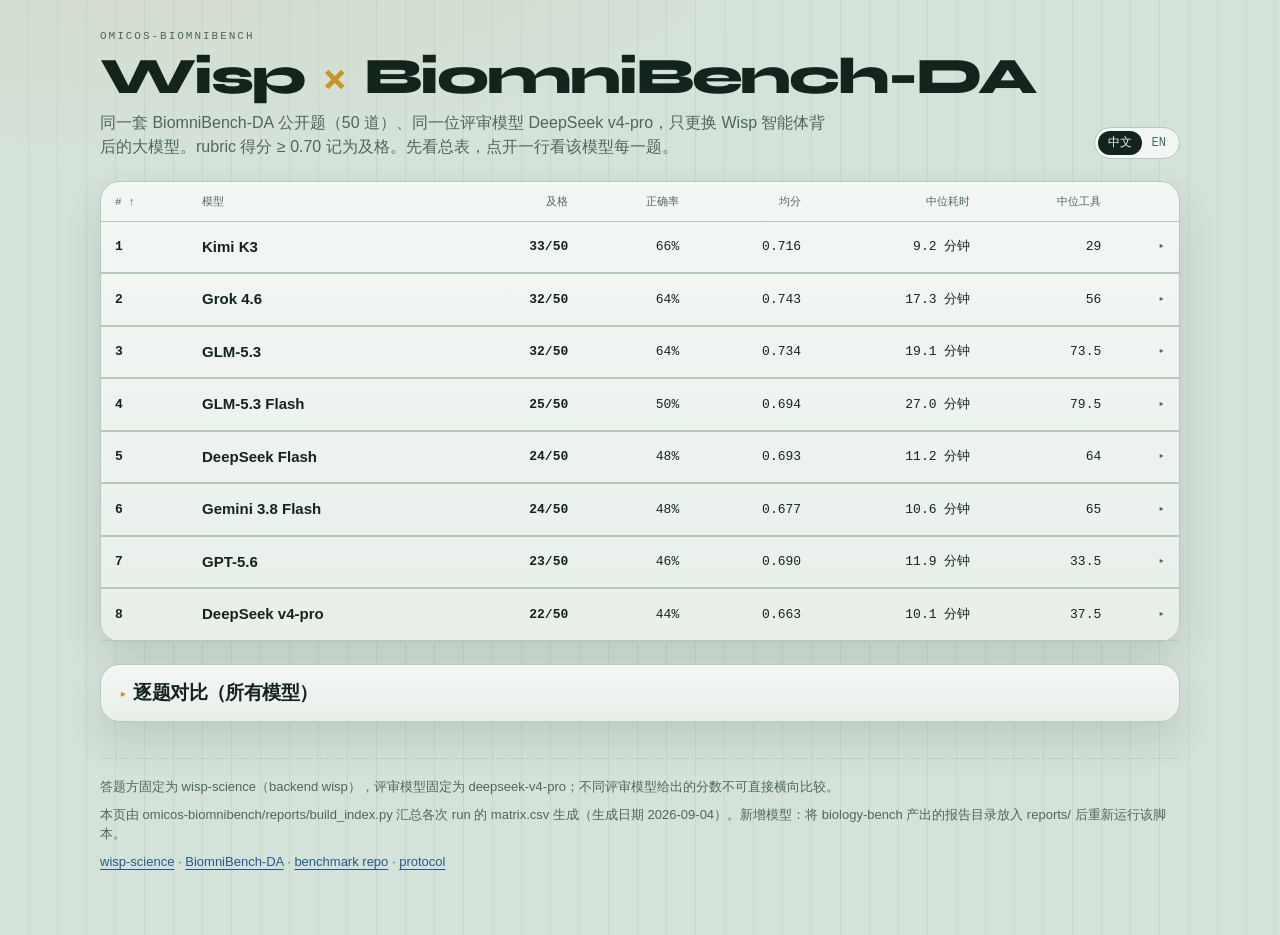
==== commit 59461672: "Add GLM-5.3 Flash BiomniBench-DA results to the leaderboard." ====
--- a/docs/index.html
+++ b/docs/index.html
@@ -624,7 +624,7 @@
       </div>
     </aside>
   </div>
-  <script type="application/json" id="bench-data">{"generated_at":"2026-09-03","generated_ts":"2026-09-03T12:16:28Z","protocol":{"agent":"wisp-science","backend":"wisp","judge":"deepseek-v4-pro","pass_threshold":0.7,"n_tasks":50,"n_models":7,"dataset":"BiomniBench-DA","dataset_url":"https://huggingface.co/datasets/phylobio/BiomniBench-DA","agent_url":"https://github.com/xuzhougeng/wisp-science","repo_url":"https://github.com/wisp-science/wisp-science-benchmark","protocol_url":"https://github.com/wisp-science/wisp-science-benchmark/blob/main/omicos-biomnibench/README.md"},"models":[{"id":"wisp-kimi-k3","label":"Kimi K3","ran":50,"answered":50,"passed":33,"accuracy":0.66,"mean_score":0.7156,"median_score":0.74,"mean_elapsed_s":762.5427568952739,"median_elapsed_s":553.8785995701328,"mean_tool_calls":32.26,"median_tool_calls":29.0,"perfect":5},{"id":"wisp-grok-4.6","label":"Grok 4.6","ran":50,"answered":50,"passed":32,"accuracy":0.64,"mean_score":0.7428,"median_score":0.78,"mean_elapsed_s":1178.351453275159,"median_elapsed_s":1037.538725502789,"mean_tool_calls":57.72,"median_tool_calls":56.0,"perfect":9},{"id":"wisp-glm-5.3","label":"GLM-5.3","ran":50,"answered":50,"passed":32,"accuracy":0.64,"mean_score":0.7338,"median_score":0.77,"mean_elapsed_s":1447.5274944160878,"median_elapsed_s":1147.7872294560075,"mean_tool_calls":85.3,"median_tool_calls":73.5,"perfect":5},{"id":"wisp-deepseek-flash-vision","label":"DeepSeek Flash","ran":50,"answered":50,"passed":24,"accuracy":0.48,"mean_score":0.6928,"median_score":0.69,"mean_elapsed_s":904.795293523483,"median_elapsed_s":673.8689262224361,"mean_tool_calls":70.76,"median_tool_calls":64.0,"perfect":4},{"id":"wisp-gemini-3.8-flash","label":"Gemini 3.8 Flash","ran":50,"answered":50,"passed":24,"accuracy":0.48,"mean_score":0.6768000000000001,"median_score":0.675,"mean_elapsed_s":780.0651274971664,"median_elapsed_s":634.7704987330362,"mean_tool_calls":66.5,"median_tool_calls":65.0,"perfect":3},{"id":"wisp-gpt-5.6-sol","label":"GPT-5.6","ran":50,"answered":50,"passed":23,"accuracy":0.46,"mean_score":0.6904,"median_score":0.6799999999999999,"mean_elapsed_s":764.036622802876,"median_elapsed_s":712.948938857764,"mean_tool_calls":34.76,"median_tool_calls":33.5,"perfect":6},{"id":"wisp-deepseek-v4-pro","label":"DeepSeek v4-pro","ran":50,"answered":50,"passed":22,"accuracy":0.44,"mean_score":0.6629999999999999,"median_score":0.67,"mean_elapsed_s":769.5312627518177,"median_elapsed_s":603.0156767275184,"mean_tool_calls":42.3,"median_tool_calls":37.5,"perfect":5}],"tasks":[{"id":"da-1-3","paper":1},{"id":"da-1-4","paper":1},{"id":"da-3-4","paper":3},{"id":"da-3-5","paper":3},{"id":"da-4-1","paper":4},{"id":"da-4-6","paper":4},{"id":"da-4-7","paper":4},{"id":"da-5-1","paper":5},{"id":"da-5-3","paper":5},{"id":"da-6-2","paper":6},{"id":"da-6-5","paper":6},{"id":"da-8-1","paper":8},{"id":"da-8-2","paper":8},{"id":"da-8-3","paper":8},{"id":"da-9-1","paper":9},{"id":"da-9-7","paper":9},{"id":"da-10-1","paper":10},{"id":"da-10-3","paper":10},{"id":"da-11-1","paper":11},{"id":"da-12-2","paper":12},{"id":"da-12-4","paper":12},{"id":"da-13-1","paper":13},{"id":"da-13-3","paper":13},{"id":"da-13-5","paper":13},{"id":"da-13-6","paper":13},{"id":"da-14-1","paper":14},{"id":"da-14-3","paper":14},{"id":"da-14-8","paper":14},{"id":"da-15-1","paper":15},{"id":"da-15-2","paper":15},{"id":"da-15-7","paper":15},{"id":"da-15-8","paper":15},{"id":"da-16-1","paper":16},{"id":"da-17-1","paper":17},{"id":"da-17-3","paper":17},{"id":"da-17-5","paper":17},{"id":"da-18-1","paper":18},{"id":"da-18-5","paper":18},{"id":"da-18-7","paper":18},{"id":"da-19-1","paper":19},{"id":"da-19-3","paper":19},{"id":"da-19-4","paper":19},{"id":"da-19-6","paper":19},{"id":"da-20-1","paper":20},{"id":"da-20-3","paper":20},{"id":"da-20-4","paper":20},{"id":"da-24-3","paper":24},{"id":"da-25-1","paper":25},{"id":"da-26-2","paper":26},{"id":"da-26-4","paper":26}],"cells":{"wisp-deepseek-flash-vision":{"da-1-3":{"score":0.92,"pass":true,"elapsed_s":1377.4066165983677,"tool_calls":89,"status":"ok"},"da-1-4":{"score":0.79,"pass":true,"elapsed_s":469.45063129998744,"tool_calls":47,"status":"ok"},"da-3-4":{"score":1.0,"pass":true,"elapsed_s":466.7709950786084,"tool_calls":47,"status":"ok"},"da-3-5":{"score":0.69,"pass":false,"elapsed_s":666.3313825447112,"tool_calls":43,"status":"ok"},"da-4-1":{"score":0.82,"pass":true,"elapsed_s":861.4723384883255,"tool_calls":62,"status":"ok"},"da-4-6":{"score":0.58,"pass":false,"elapsed_s":368.73796043358743,"tool_calls":45,"status":"ok"},"da-4-7":{"score":0.58,"pass":false,"elapsed_s":529.0965161249042,"tool_calls":57,"status":"ok"},"da-5-1":{"score":0.63,"pass":false,"elapsed_s":492.99797611124814,"tool_calls":68,"status":"ok"},"da-5-3":{"score":0.85,"pass":true,"elapsed_s":297.43236274830997,"tool_calls":39,"status":"ok"},"da-6-2":{"score":0.35,"pass":false,"elapsed_s":982.2832577507943,"tool_calls":82,"status":"ok"},"da-6-5":{"score":0.85,"pass":true,"elapsed_s":773.2418801039457,"tool_calls":60,"status":"ok"},"da-8-1":{"score":0.92,"pass":true,"elapsed_s":495.9794270694256,"tool_calls":58,"status":"ok"},"da-8-2":{"score":0.59,"pass":false,"elapsed_s":535.0759612582624,"tool_calls":52,"status":"ok"},"da-8-3":{"score":0.64,"pass":false,"elapsed_s":1403.3123076390475,"tool_calls":127,"status":"ok"},"da-9-1":{"score":0.59,"pass":false,"elapsed_s":690.0046373680234,"tool_calls":68,"status":"ok"},"da-9-7":{"score":0.58,"pass":false,"elapsed_s":482.6080582141876,"tool_calls":55,"status":"ok"},"da-10-1":{"score":0.52,"pass":false,"elapsed_s":1296.4763984568417,"tool_calls":104,"status":"ok"},"da-10-3":{"score":1.0,"pass":true,"elapsed_s":2664.9713892415166,"tool_calls":94,"status":"ok"},"da-11-1":{"score":0.86,"pass":true,"elapsed_s":2254.6098938435316,"tool_calls":140,"status":"ok"},"da-12-2":{"score":0.57,"pass":false,"elapsed_s":262.0470759421587,"tool_calls":26,"status":"ok"},"da-12-4":{"score":1.0,"pass":true,"elapsed_s":692.0109185446054,"tool_calls":65,"status":"ok"},"da-13-1":{"score":0.69,"pass":false,"elapsed_s":933.1805744469166,"tool_calls":65,"status":"ok"},"da-13-3":{"score":0.78,"pass":true,"elapsed_s":310.5220420639962,"tool_calls":26,"status":"ok"},"da-13-5":{"score":0.6,"pass":false,"elapsed_s":2057.435946358368,"tool_calls":54,"status":"ok"},"da-13-6":{"score":0.5,"pass":false,"elapsed_s":530.3034535367042,"tool_calls":39,"status":"ok"},"da-14-1":{"score":0.8,"pass":true,"elapsed_s":464.84182194806635,"tool_calls":47,"status":"ok"},"da-14-3":{"score":1.0,"pass":true,"elapsed_s":635.281316999346,"tool_calls":69,"status":"ok"},"da-14-8":{"score":0.68,"pass":false,"elapsed_s":733.602295730263,"tool_calls":72,"status":"ok"},"da-15-1":{"score":0.8,"pass":true,"elapsed_s":660.9246275108308,"tool_calls":70,"status":"ok"},"da-15-2":{"score":0.55,"pass":false,"elapsed_s":1892.0333663839847,"tool_calls":103,"status":"ok"},"da-15-7":{"score":0.6,"pass":false,"elapsed_s":475.0773611124605,"tool_calls":43,"status":"ok"},"da-15-8":{"score":0.7,"pass":true,"elapsed_s":621.746902199462,"tool_calls":58,"status":"ok"},"da-16-1":{"score":0.85,"pass":true,"elapsed_s":851.5110128056258,"tool_calls":109,"status":"ok"},"da-17-1":{"score":0.84,"pass":true,"elapsed_s":525.2647308725864,"tool_calls":63,"status":"ok"},"da-17-3":{"score":0.81,"pass":true,"elapsed_s":641.0476043578237,"tool_calls":63,"status":"ok"},"da-17-5":{"score":0.72,"pass":true,"elapsed_s":447.56413605995476,"tool_calls":51,"status":"ok"},"da-18-1":{"score":0.92,"pass":true,"elapsed_s":434.8714045844972,"tool_calls":45,"status":"ok"},"da-18-5":{"score":0.51,"pass":false,"elapsed_s":1722.8527429662645,"tool_calls":65,"status":"ok"},"da-18-7":{"score":0.62,"pass":false,"elapsed_s":797.4400784056634,"tool_calls":69,"status":"ok"},"da-19-1":{"score":0.8,"pass":true,"elapsed_s":254.40925040468574,"tool_calls":30,"status":"ok"},"da-19-3":{"score":0.9,"pass":true,"elapsed_s":795.4343267735094,"tool_calls":120,"status":"ok"},"da-19-4":{"score":0.55,"pass":false,"elapsed_s":665.1425206623971,"tool_calls":87,"status":"ok"},"da-19-6":{"score":0.87,"pass":true,"elapsed_s":681.406469900161,"tool_calls":58,"status":"ok"},"da-20-1":{"score":0.51,"pass":false,"elapsed_s":728.4892822355032,"tool_calls":70,"status":"ok"},"da-20-3":{"score":0.73,"pass":true,"elapsed_s":621.3204729966819,"tool_calls":50,"status":"ok"},"da-20-4":{"score":0.28,"pass":false,"elapsed_s":1463.3895169980824,"tool_calls":119,"status":"ok"},"da-24-3":{"score":0.2,"pass":false,"elapsed_s":1127.5668495688587,"tool_calls":78,"status":"ok"},"da-25-1":{"score":0.61,"pass":false,"elapsed_s":835.2252138126642,"tool_calls":69,"status":"ok"},"da-26-2":{"score":0.35,"pass":false,"elapsed_s":1230.0651882477105,"tool_calls":116,"status":"ok"},"da-26-4":{"score":0.54,"pass":false,"elapsed_s":4039.4961813706905,"tool_calls":202,"status":"ok"}},"wisp-deepseek-v4-pro":{"da-1-3":{"score":0.8,"pass":true,"elapsed_s":521.7337079364806,"tool_calls":41,"status":"ok"},"da-1-4":{"score":0.79,"pass":true,"elapsed_s":444.9621158801019,"tool_calls":29,"status":"ok"},"da-3-4":{"score":1.0,"pass":true,"elapsed_s":334.536034617573,"tool_calls":40,"status":"ok"},"da-3-5":{"score":0.61,"pass":false,"elapsed_s":645.4390967022628,"tool_calls":52,"status":"ok"},"da-4-1":{"score":0.93,"pass":true,"elapsed_s":427.1540150102228,"tool_calls":31,"status":"ok"},"da-4-6":{"score":0.48,"pass":false,"elapsed_s":347.97538354061544,"tool_calls":30,"status":"ok"},"da-4-7":{"score":0.51,"pass":false,"elapsed_s":513.059831995517,"tool_calls":27,"status":"ok"},"da-5-1":{"score":0.68,"pass":false,"elapsed_s":327.58433088473976,"tool_calls":34,"status":"ok"},"da-5-3":{"score":0.6,"pass":false,"elapsed_s":316.29482706449926,"tool_calls":37,"status":"ok"},"da-6-2":{"score":0.35,"pass":false,"elapsed_s":1146.1366179380566,"tool_calls":53,"status":"ok"},"da-6-5":{"score":0.69,"pass":false,"elapsed_s":1212.298982264474,"tool_calls":35,"status":"ok"},"da-8-1":{"score":0.84,"pass":true,"elapsed_s":1350.0316087473184,"tool_calls":45,"status":"ok"},"da-8-2":{"score":0.44,"pass":false,"elapsed_s":490.2907123360783,"tool_calls":35,"status":"ok"},"da-8-3":{"score":0.5,"pass":false,"elapsed_s":1097.9762173537165,"tool_calls":46,"status":"ok"},"da-9-1":{"score":0.66,"pass":false,"elapsed_s":527.7406664565206,"tool_calls":39,"status":"ok"},"da-9-7":{"score":0.58,"pass":false,"elapsed_s":449.04906593076885,"tool_calls":33,"status":"ok"},"da-10-1":{"score":0.66,"pass":false,"elapsed_s":720.6013662759215,"tool_calls":36,"status":"ok"},"da-10-3":{"score":1.0,"pass":true,"elapsed_s":806.886176744476,"tool_calls":38,"status":"ok"},"da-11-1":{"score":0.93,"pass":true,"elapsed_s":2381.1343921907246,"tool_calls":93,"status":"ok"},"da-12-2":{"score":0.6,"pass":false,"elapsed_s":335.1686421073973,"tool_calls":34,"status":"ok"},"da-12-4":{"score":1.0,"pass":true,"elapsed_s":823.3597071990371,"tool_calls":31,"status":"ok"},"da-13-1":{"score":0.95,"pass":true,"elapsed_s":603.2349796686321,"tool_calls":48,"status":"ok"},"da-13-3":{"score":0.78,"pass":true,"elapsed_s":287.9220201931894,"tool_calls":19,"status":"ok"},"da-13-5":{"score":0.4,"pass":false,"elapsed_s":445.89508169703186,"tool_calls":28,"status":"ok"},"da-13-6":{"score":0.7,"pass":true,"elapsed_s":507.6852236595005,"tool_calls":31,"status":"ok"},"da-14-1":{"score":1.0,"pass":true,"elapsed_s":455.5073599591851,"tool_calls":35,"status":"ok"},"da-14-3":{"score":1.0,"pass":true,"elapsed_s":521.132383685559,"tool_calls":34,"status":"ok"},"da-14-8":{"score":0.76,"pass":true,"elapsed_s":940.9664682410657,"tool_calls":46,"status":"ok"},"da-15-1":{"score":0.9,"pass":true,"elapsed_s":665.1902703437954,"tool_calls":48,"status":"ok"},"da-15-2":{"score":0.42,"pass":false,"elapsed_s":1475.8463049884886,"tool_calls":66,"status":"ok"},"da-15-7":{"score":0.67,"pass":false,"elapsed_s":494.4974876344204,"tool_calls":35,"status":"ok"},"da-15-8":{"score":0.6,"pass":false,"elapsed_s":761.5379845444113,"tool_calls":38,"status":"ok"},"da-16-1":{"score":0.85,"pass":true,"elapsed_s":703.7083344347775,"tool_calls":53,"status":"ok"},"da-17-1":{"score":0.84,"pass":true,"elapsed_s":439.21761748194695,"tool_calls":34,"status":"ok"},"da-17-3":{"score":0.73,"pass":true,"elapsed_s":998.1012915503234,"tool_calls":54,"status":"ok"},"da-17-5":{"score":0.82,"pass":true,"elapsed_s":1293.4964781273156,"tool_calls":73,"status":"ok"},"da-18-1":{"score":0.8,"pass":true,"elapsed_s":518.1768335625529,"tool_calls":34,"status":"ok"},"da-18-5":{"score":0.36,"pass":false,"elapsed_s":810.8969122134149,"tool_calls":28,"status":"ok"},"da-18-7":{"score":0.67,"pass":false,"elapsed_s":602.7963737864047,"tool_calls":36,"status":"ok"},"da-19-1":{"score":0.72,"pass":true,"elapsed_s":191.67456411384046,"tool_calls":18,"status":"ok"},"da-19-3":{"score":0.57,"pass":false,"elapsed_s":510.537106718868,"tool_calls":46,"status":"ok"},"da-19-4":{"score":0.5,"pass":false,"elapsed_s":866.0880454536527,"tool_calls":65,"status":"ok"},"da-19-6":{"score":0.87,"pass":true,"elapsed_s":332.2703016847372,"tool_calls":29,"status":"ok"},"da-20-1":{"score":0.38,"pass":false,"elapsed_s":946.3392547052354,"tool_calls":45,"status":"ok"},"da-20-3":{"score":0.52,"pass":false,"elapsed_s":586.9740588404238,"tool_calls":36,"status":"ok"},"da-20-4":{"score":0.2,"pass":false,"elapsed_s":825.4221134223044,"tool_calls":44,"status":"ok"},"da-24-3":{"score":0.25,"pass":false,"elapsed_s":744.2591366525739,"tool_calls":51,"status":"ok"},"da-25-1":{"score":0.3,"pass":false,"elapsed_s":733.689402056858,"tool_calls":56,"status":"ok"},"da-26-2":{"score":0.38,"pass":false,"elapsed_s":1216.7615982685238,"tool_calls":65,"status":"ok"},"da-26-4":{"score":0.56,"pass":false,"elapsed_s":3777.32465072535,"tool_calls":81,"status":"ok"}},"wisp-gemini-3.8-flash":{"da-1-3":{"score":0.92,"pass":true,"elapsed_s":362.3421834912151,"tool_calls":44,"status":"ok"},"da-1-4":{"score":0.79,"pass":true,"elapsed_s":207.54087965376675,"tool_calls":39,"status":"ok"},"da-3-4":{"score":0.89,"pass":true,"elapsed_s":638.2538895811886,"tool_calls":38,"status":"ok"},"da-3-5":{"score":0.56,"pass":false,"elapsed_s":290.43966935761273,"tool_calls":60,"status":"ok"},"da-4-1":{"score":0.73,"pass":true,"elapsed_s":623.7521635629237,"tool_calls":42,"status":"ok"},"da-4-6":{"score":0.65,"pass":false,"elapsed_s":354.40165643952787,"tool_calls":60,"status":"ok"},"da-4-7":{"score":0.67,"pass":false,"elapsed_s":1856.6432462204248,"tool_calls":70,"status":"ok"},"da-5-1":{"score":0.84,"pass":true,"elapsed_s":290.97548785991967,"tool_calls":51,"status":"ok"},"da-5-3":{"score":0.74,"pass":true,"elapsed_s":360.89152625389397,"tool_calls":42,"status":"ok"},"da-6-2":{"score":0.32,"pass":false,"elapsed_s":1069.570380628109,"tool_calls":77,"status":"ok"},"da-6-5":{"score":0.51,"pass":false,"elapsed_s":2655.890198033303,"tool_calls":76,"status":"ok"},"da-8-1":{"score":0.86,"pass":true,"elapsed_s":875.3234645519406,"tool_calls":44,"status":"ok"},"da-8-2":{"score":0.59,"pass":false,"elapsed_s":805.8067834079266,"tool_calls":80,"status":"ok"},"da-8-3":{"score":0.8,"pass":true,"elapsed_s":1368.0686006695032,"tool_calls":112,"status":"ok"},"da-9-1":{"score":0.42,"pass":false,"elapsed_s":541.4749583825469,"tool_calls":66,"status":"ok"},"da-9-7":{"score":0.68,"pass":false,"elapsed_s":1244.7249550037086,"tool_calls":56,"status":"ok"},"da-10-1":{"score":0.66,"pass":false,"elapsed_s":1187.6702751852572,"tool_calls":73,"status":"ok"},"da-10-3":{"score":0.89,"pass":true,"elapsed_s":445.7825174294412,"tool_calls":71,"status":"ok"},"da-11-1":{"score":0.93,"pass":true,"elapsed_s":2209.5456213504076,"tool_calls":139,"status":"ok"},"da-12-2":{"score":0.87,"pass":true,"elapsed_s":144.31598841957748,"tool_calls":31,"status":"ok"},"da-12-4":{"score":0.57,"pass":false,"elapsed_s":282.7055771332234,"tool_calls":53,"status":"ok"},"da-13-1":{"score":1.0,"pass":true,"elapsed_s":509.08283684030175,"tool_calls":96,"status":"ok"},"da-13-3":{"score":0.87,"pass":true,"elapsed_s":173.25955495610833,"tool_calls":31,"status":"ok"},"da-13-5":{"score":0.5,"pass":false,"elapsed_s":416.90903416089714,"tool_calls":54,"status":"ok"},"da-13-6":{"score":0.8,"pass":true,"elapsed_s":293.13065473921597,"tool_calls":55,"status":"ok"},"da-14-1":{"score":0.51,"pass":false,"elapsed_s":192.49041098356247,"tool_calls":35,"status":"ok"},"da-14-3":{"score":0.86,"pass":true,"elapsed_s":372.6588897090405,"tool_calls":76,"status":"ok"},"da-14-8":{"score":0.58,"pass":false,"elapsed_s":598.457438306883,"tool_calls":92,"status":"ok"},"da-15-1":{"score":0.9,"pass":true,"elapsed_s":667.9283612295985,"tool_calls":69,"status":"ok"},"da-15-2":{"score":0.7,"pass":true,"elapsed_s":837.5092994812876,"tool_calls":58,"status":"ok"},"da-15-7":{"score":0.6,"pass":false,"elapsed_s":929.2652603629977,"tool_calls":53,"status":"ok"},"da-15-8":{"score":0.42,"pass":false,"elapsed_s":320.2682856861502,"tool_calls":47,"status":"ok"},"da-16-1":{"score":0.82,"pass":true,"elapsed_s":946.5330884102732,"tool_calls":69,"status":"ok"},"da-17-1":{"score":0.78,"pass":true,"elapsed_s":631.2871078848839,"tool_calls":78,"status":"ok"},"da-17-3":{"score":0.82,"pass":true,"elapsed_s":925.78483007662,"tool_calls":73,"status":"ok"},"da-17-5":{"score":0.64,"pass":false,"elapsed_s":669.6974702775478,"tool_calls":67,"status":"ok"},"da-18-1":{"score":1.0,"pass":true,"elapsed_s":575.8738344162703,"tool_calls":63,"status":"ok"},"da-18-5":{"score":0.59,"pass":false,"elapsed_s":1460.5651831962168,"tool_calls":83,"status":"ok"},"da-18-7":{"score":0.65,"pass":false,"elapsed_s":1292.0707975719124,"tool_calls":90,"status":"ok"},"da-19-1":{"score":0.71,"pass":true,"elapsed_s":214.70165760815144,"tool_calls":28,"status":"ok"},"da-19-3":{"score":0.67,"pass":false,"elapsed_s":488.2485683057457,"tool_calls":52,"status":"ok"},"da-19-4":{"score":0.45,"pass":false,"elapsed_s":1054.210220726207,"tool_calls":99,"status":"ok"},"da-19-6":{"score":0.37,"pass":false,"elapsed_s":511.4902391266078,"tool_calls":64,"status":"ok"},"da-20-1":{"score":0.31,"pass":false,"elapsed_s":1045.6603730563074,"tool_calls":47,"status":"ok"},"da-20-3":{"score":0.81,"pass":true,"elapsed_s":597.0049346424639,"tool_calls":70,"status":"ok"},"da-20-4":{"score":0.15,"pass":false,"elapsed_s":862.3823233339936,"tool_calls":42,"status":"ok"},"da-24-3":{"score":0.4,"pass":false,"elapsed_s":848.5280027203262,"tool_calls":96,"status":"ok"},"da-25-1":{"score":1.0,"pass":true,"elapsed_s":920.6540987752378,"tool_calls":68,"status":"ok"},"da-26-2":{"score":0.43,"pass":false,"elapsed_s":772.6413550470024,"tool_calls":91,"status":"ok"},"da-26-4":{"score":0.61,"pass":false,"elapsed_s":2058.8422406110913,"tool_calls":155,"status":"ok"}},"wisp-glm-5.3":{"da-1-3":{"score":0.78,"pass":true,"elapsed_s":1994.1267991382629,"tool_calls":183,"status":"ok"},"da-1-4":{"score":0.86,"pass":true,"elapsed_s":831.3587034139782,"tool_calls":32,"status":"ok"},"da-3-4":{"score":1.0,"pass":true,"elapsed_s":386.97392796352506,"tool_calls":43,"status":"ok"},"da-3-5":{"score":0.87,"pass":true,"elapsed_s":631.5139093585312,"tool_calls":56,"status":"ok"},"da-4-1":{"score":0.82,"pass":true,"elapsed_s":618.5740452595055,"tool_calls":59,"status":"ok"},"da-4-6":{"score":0.65,"pass":false,"elapsed_s":414.9646242521703,"tool_calls":21,"status":"ok"},"da-4-7":{"score":0.67,"pass":false,"elapsed_s":840.4597118236125,"tool_calls":52,"status":"ok"},"da-5-1":{"score":0.61,"pass":false,"elapsed_s":397.12637292966247,"tool_calls":41,"status":"ok"},"da-5-3":{"score":0.95,"pass":true,"elapsed_s":380.0062133092433,"tool_calls":31,"status":"ok"},"da-6-2":{"score":0.35,"pass":false,"elapsed_s":1233.796374399215,"tool_calls":120,"status":"ok"},"da-6-5":{"score":0.67,"pass":false,"elapsed_s":1956.667453987524,"tool_calls":100,"status":"ok"},"da-8-1":{"score":0.82,"pass":true,"elapsed_s":774.8956678193063,"tool_calls":61,"status":"ok"},"da-8-2":{"score":0.75,"pass":true,"elapsed_s":454.7503629196435,"tool_calls":46,"status":"ok"},"da-8-3":{"score":0.77,"pass":true,"elapsed_s":1396.3159092124552,"tool_calls":92,"status":"ok"},"da-9-1":{"score":0.88,"pass":true,"elapsed_s":1019.879257697612,"tool_calls":70,"status":"ok"},"da-9-7":{"score":0.68,"pass":false,"elapsed_s":469.89573760330677,"tool_calls":53,"status":"ok"},"da-10-1":{"score":0.77,"pass":true,"elapsed_s":2739.4788263645023,"tool_calls":92,"status":"ok"},"da-10-3":{"score":0.86,"pass":true,"elapsed_s":1490.9263063129038,"tool_calls":75,"status":"ok"},"da-11-1":{"score":0.86,"pass":true,"elapsed_s":4900.857257073745,"tool_calls":203,"status":"ok"},"da-12-2":{"score":0.75,"pass":true,"elapsed_s":470.679280532524,"tool_calls":39,"status":"ok"},"da-12-4":{"score":0.66,"pass":false,"elapsed_s":1195.185418624431,"tool_calls":40,"status":"ok"},"da-13-1":{"score":0.95,"pass":true,"elapsed_s":2315.1560617294163,"tool_calls":136,"status":"ok"},"da-13-3":{"score":0.87,"pass":true,"elapsed_s":657.5882836487144,"tool_calls":61,"status":"ok"},"da-13-5":{"score":0.8,"pass":true,"elapsed_s":1303.6632907558233,"tool_calls":114,"status":"ok"},"da-13-6":{"score":0.7,"pass":true,"elapsed_s":1055.4973637405783,"tool_calls":60,"status":"ok"},"da-14-1":{"score":1.0,"pass":true,"elapsed_s":1560.758971342817,"tool_calls":110,"status":"ok"},"da-14-3":{"score":0.85,"pass":true,"elapsed_s":925.2004875671118,"tool_calls":34,"status":"ok"},"da-14-8":{"score":0.58,"pass":false,"elapsed_s":1234.64816984348,"tool_calls":96,"status":"ok"},"da-15-1":{"score":1.0,"pass":true,"elapsed_s":2319.899376122281,"tool_calls":115,"status":"ok"},"da-15-2":{"score":0.85,"pass":true,"elapsed_s":1496.9392817355692,"tool_calls":120,"status":"ok"},"da-15-7":{"score":0.7,"pass":true,"elapsed_s":694.1069780960679,"tool_calls":74,"status":"ok"},"da-15-8":{"score":0.57,"pass":false,"elapsed_s":583.7892775610089,"tool_calls":61,"status":"ok"},"da-16-1":{"score":1.0,"pass":true,"elapsed_s":2290.305882755667,"tool_calls":136,"status":"ok"},"da-17-1":{"score":0.84,"pass":true,"elapsed_s":1198.7363106515259,"tool_calls":155,"status":"ok"},"da-17-3":{"score":0.81,"pass":true,"elapsed_s":1745.1252409536391,"tool_calls":73,"status":"ok"},"da-17-5":{"score":0.9,"pass":true,"elapsed_s":3449.0861708186567,"tool_calls":146,"status":"ok"},"da-18-1":{"score":1.0,"pass":true,"elapsed_s":573.3642533626407,"tool_calls":51,"status":"ok"},"da-18-5":{"score":0.66,"pass":false,"elapsed_s":810.3938636463135,"tool_calls":44,"status":"ok"},"da-18-7":{"score":0.52,"pass":false,"elapsed_s":801.4530815910548,"tool_calls":45,"status":"ok"},"da-19-1":{"score":0.72,"pass":true,"elapsed_s":642.8493582010269,"tool_calls":32,"status":"ok"},"da-19-3":{"score":0.62,"pass":false,"elapsed_s":878.3136382848024,"tool_calls":94,"status":"ok"},"da-19-4":{"score":0.7,"pass":true,"elapsed_s":1619.3128400240093,"tool_calls":50,"status":"ok"},"da-19-6":{"score":0.87,"pass":true,"elapsed_s":2346.67998274602,"tool_calls":90,"status":"ok"},"da-20-1":{"score":0.28,"pass":false,"elapsed_s":1376.5240922309458,"tool_calls":91,"status":"ok"},"da-20-3":{"score":0.81,"pass":true,"elapsed_s":1100.389040287584,"tool_calls":58,"status":"ok"},"da-20-4":{"score":0.15,"pass":false,"elapsed_s":2420.550083756447,"tool_calls":128,"status":"ok"},"da-24-3":{"score":0.23,"pass":false,"elapsed_s":4173.303713925183,"tool_calls":162,"status":"ok"},"da-25-1":{"score":0.64,"pass":false,"elapsed_s":1274.347220852971,"tool_calls":96,"status":"ok"},"da-26-2":{"score":0.43,"pass":false,"elapsed_s":990.2841439861804,"tool_calls":107,"status":"ok"},"da-26-4":{"score":0.61,"pass":false,"elapsed_s":5939.676100591198,"tool_calls":217,"status":"ok"}},"wisp-gpt-5.6-sol":{"da-1-3":{"score":0.75,"pass":true,"elapsed_s":732.8450622111559,"tool_calls":29,"status":"ok"},"da-1-4":{"score":0.85,"pass":true,"elapsed_s":714.3533490970731,"tool_calls":31,"status":"ok"},"da-3-4":{"score":0.89,"pass":true,"elapsed_s":688.1729820538312,"tool_calls":43,"status":"ok"},"da-3-5":{"score":0.79,"pass":true,"elapsed_s":959.1721105631441,"tool_calls":66,"status":"ok"},"da-4-1":{"score":0.82,"pass":true,"elapsed_s":812.449053408578,"tool_calls":43,"status":"ok"},"da-4-6":{"score":0.58,"pass":false,"elapsed_s":827.778958497569,"tool_calls":27,"status":"ok"},"da-4-7":{"score":0.69,"pass":false,"elapsed_s":1013.8662084154785,"tool_calls":24,"status":"ok"},"da-5-1":{"score":0.67,"pass":false,"elapsed_s":540.2042954787612,"tool_calls":20,"status":"ok"},"da-5-3":{"score":0.7,"pass":true,"elapsed_s":1130.9478919357061,"tool_calls":35,"status":"ok"},"da-6-2":{"score":0.37,"pass":false,"elapsed_s":725.9892875161022,"tool_calls":33,"status":"ok"},"da-6-5":{"score":0.66,"pass":false,"elapsed_s":708.3197341430932,"tool_calls":31,"status":"ok"},"da-8-1":{"score":0.86,"pass":true,"elapsed_s":547.1371783036739,"tool_calls":26,"status":"ok"},"da-8-2":{"score":0.59,"pass":false,"elapsed_s":673.3636893201619,"tool_calls":36,"status":"ok"},"da-8-3":{"score":0.64,"pass":false,"elapsed_s":624.6784148700535,"tool_calls":32,"status":"ok"},"da-9-1":{"score":0.42,"pass":false,"elapsed_s":583.533545024693,"tool_calls":31,"status":"ok"},"da-9-7":{"score":0.69,"pass":false,"elapsed_s":612.9171648174524,"tool_calls":35,"status":"ok"},"da-10-1":{"score":0.54,"pass":false,"elapsed_s":994.7943173032254,"tool_calls":28,"status":"ok"},"da-10-3":{"score":1.0,"pass":true,"elapsed_s":1169.3008619584143,"tool_calls":47,"status":"ok"},"da-11-1":{"score":0.61,"pass":false,"elapsed_s":1165.8734999019653,"tool_calls":48,"status":"ok"},"da-12-2":{"score":0.75,"pass":true,"elapsed_s":633.653711963445,"tool_calls":25,"status":"ok"},"da-12-4":{"score":0.86,"pass":true,"elapsed_s":813.3788120839745,"tool_calls":35,"status":"ok"},"da-13-1":{"score":0.95,"pass":true,"elapsed_s":660.8318330887705,"tool_calls":29,"status":"ok"},"da-13-3":{"score":0.64,"pass":false,"elapsed_s":434.2180351745337,"tool_calls":28,"status":"ok"},"da-13-5":{"score":0.7,"pass":true,"elapsed_s":711.5445286184549,"tool_calls":35,"status":"ok"},"da-13-6":{"score":0.9,"pass":true,"elapsed_s":542.5934711452574,"tool_calls":28,"status":"ok"},"da-14-1":{"score":1.0,"pass":true,"elapsed_s":768.2677385788411,"tool_calls":34,"status":"ok"},"da-14-3":{"score":1.0,"pass":true,"elapsed_s":526.1197799257934,"tool_calls":30,"status":"ok"},"da-14-8":{"score":0.58,"pass":false,"elapsed_s":471.3723312802613,"tool_calls":21,"status":"ok"},"da-15-1":{"score":1.0,"pass":true,"elapsed_s":888.2292503230274,"tool_calls":36,"status":"ok"},"da-15-2":{"score":0.58,"pass":false,"elapsed_s":942.5383273623884,"tool_calls":36,"status":"ok"},"da-15-7":{"score":0.67,"pass":false,"elapsed_s":534.7337686438113,"tool_calls":28,"status":"ok"},"da-15-8":{"score":0.55,"pass":false,"elapsed_s":563.7858821433038,"tool_calls":22,"status":"ok"},"da-16-1":{"score":1.0,"pass":true,"elapsed_s":809.9690340571105,"tool_calls":44,"status":"ok"},"da-17-1":{"score":0.84,"pass":true,"elapsed_s":708.4050614554435,"tool_calls":48,"status":"ok"},"da-17-3":{"score":0.9,"pass":true,"elapsed_s":1127.5355923268944,"tool_calls":49,"status":"ok"},"da-17-5":{"score":0.81,"pass":true,"elapsed_s":787.9977429658175,"tool_calls":37,"status":"ok"},"da-18-1":{"score":1.0,"pass":true,"elapsed_s":631.5508341565728,"tool_calls":22,"status":"ok"},"da-18-5":{"score":0.43,"pass":false,"elapsed_s":528.5556102842093,"tool_calls":34,"status":"ok"},"da-18-7":{"score":0.67,"pass":false,"elapsed_s":502.14842311292887,"tool_calls":33,"status":"ok"},"da-19-1":{"score":0.63,"pass":false,"elapsed_s":662.5527740828693,"tool_calls":33,"status":"ok"},"da-19-3":{"score":0.85,"pass":true,"elapsed_s":715.7426133677363,"tool_calls":36,"status":"ok"},"da-19-4":{"score":0.65,"pass":false,"elapsed_s":947.9685958176851,"tool_calls":37,"status":"ok"},"da-19-6":{"score":0.32,"pass":false,"elapsed_s":677.3095976449549,"tool_calls":36,"status":"ok"},"da-20-1":{"score":0.41,"pass":false,"elapsed_s":591.7152853850275,"tool_calls":29,"status":"ok"},"da-20-3":{"score":0.73,"pass":true,"elapsed_s":757.4813351798803,"tool_calls":44,"status":"ok"},"da-20-4":{"score":0.15,"pass":false,"elapsed_s":1441.8274344205856,"tool_calls":49,"status":"ok"},"da-24-3":{"score":0.4,"pass":false,"elapsed_s":634.8025331050158,"tool_calls":34,"status":"ok"},"da-25-1":{"score":0.61,"pass":false,"elapsed_s":740.6101278029382,"tool_calls":33,"status":"ok"},"da-26-2":{"score":0.35,"pass":false,"elapsed_s":728.7928411830217,"tool_calls":31,"status":"ok"},"da-26-4":{"score":0.47,"pass":false,"elapsed_s":1489.9006286431104,"tool_calls":57,"status":"ok"}},"wisp-grok-4.6":{"da-1-3":{"score":0.86,"pass":true,"elapsed_s":996.301063740626,"tool_calls":54,"status":"ok"},"da-1-4":{"score":0.94,"pass":true,"elapsed_s":780.5499484762549,"tool_calls":50,"status":"ok"},"da-3-4":{"score":1.0,"pass":true,"elapsed_s":580.1862179413438,"tool_calls":39,"status":"ok"},"da-3-5":{"score":0.87,"pass":true,"elapsed_s":1017.4050243217498,"tool_calls":48,"status":"ok"},"da-4-1":{"score":0.93,"pass":true,"elapsed_s":1602.6780507843941,"tool_calls":82,"status":"ok"},"da-4-6":{"score":0.55,"pass":false,"elapsed_s":636.4664853215218,"tool_calls":32,"status":"ok"},"da-4-7":{"score":0.6,"pass":false,"elapsed_s":1214.7203072775155,"tool_calls":38,"status":"ok"},"da-5-1":{"score":0.84,"pass":true,"elapsed_s":694.0755191799253,"tool_calls":36,"status":"ok"},"da-5-3":{"score":0.82,"pass":true,"elapsed_s":748.3124349117279,"tool_calls":48,"status":"ok"},"da-6-2":{"score":0.35,"pass":false,"elapsed_s":1505.2144566234201,"tool_calls":94,"status":"ok"},"da-6-5":{"score":0.67,"pass":false,"elapsed_s":1267.447415806353,"tool_calls":60,"status":"ok"},"da-8-1":{"score":0.92,"pass":true,"elapsed_s":1007.1145761460066,"tool_calls":30,"status":"ok"},"da-8-2":{"score":0.72,"pass":true,"elapsed_s":581.9144462198019,"tool_calls":25,"status":"ok"},"da-8-3":{"score":0.63,"pass":false,"elapsed_s":1267.535524226725,"tool_calls":58,"status":"ok"},"da-9-1":{"score":0.85,"pass":true,"elapsed_s":1204.4958834312856,"tool_calls":55,"status":"ok"},"da-9-7":{"score":1.0,"pass":true,"elapsed_s":928.3784854337573,"tool_calls":55,"status":"ok"},"da-10-1":{"score":0.78,"pass":true,"elapsed_s":1245.1397421974689,"tool_calls":62,"status":"ok"},"da-10-3":{"score":1.0,"pass":true,"elapsed_s":1990.0640505887568,"tool_calls":79,"status":"ok"},"da-11-1":{"score":0.94,"pass":true,"elapsed_s":2426.6753430329263,"tool_calls":102,"status":"ok"},"da-12-2":{"score":0.95,"pass":true,"elapsed_s":554.0386648122221,"tool_calls":42,"status":"ok"},"da-12-4":{"score":1.0,"pass":true,"elapsed_s":549.344221945852,"tool_calls":36,"status":"ok"},"da-13-1":{"score":1.0,"pass":true,"elapsed_s":895.1262319851667,"tool_calls":58,"status":"ok"},"da-13-3":{"score":0.78,"pass":true,"elapsed_s":482.0987123735249,"tool_calls":31,"status":"ok"},"da-13-5":{"score":0.7,"pass":true,"elapsed_s":713.8779806308448,"tool_calls":50,"status":"ok"},"da-13-6":{"score":0.9,"pass":true,"elapsed_s":850.6794169601053,"tool_calls":42,"status":"ok"},"da-14-1":{"score":1.0,"pass":true,"elapsed_s":1071.6161817703396,"tool_calls":60,"status":"ok"},"da-14-3":{"score":1.0,"pass":true,"elapsed_s":478.02663730829954,"tool_calls":35,"status":"ok"},"da-14-8":{"score":0.76,"pass":true,"elapsed_s":1491.617123613134,"tool_calls":61,"status":"ok"},"da-15-1":{"score":1.0,"pass":true,"elapsed_s":1216.880672680214,"tool_calls":65,"status":"ok"},"da-15-2":{"score":0.48,"pass":false,"elapsed_s":1333.2171511985362,"tool_calls":53,"status":"ok"},"da-15-7":{"score":0.67,"pass":false,"elapsed_s":861.7000282220542,"tool_calls":69,"status":"ok"},"da-15-8":{"score":0.5,"pass":false,"elapsed_s":765.2150015775114,"tool_calls":40,"status":"ok"},"da-16-1":{"score":0.89,"pass":true,"elapsed_s":1120.5048200506717,"tool_calls":87,"status":"ok"},"da-17-1":{"score":0.84,"pass":true,"elapsed_s":690.3649677336216,"tool_calls":37,"status":"ok"},"da-17-3":{"score":0.9,"pass":true,"elapsed_s":1624.3114585001022,"tool_calls":102,"status":"ok"},"da-17-5":{"score":0.82,"pass":true,"elapsed_s":1169.744964076206,"tool_calls":65,"status":"ok"},"da-18-1":{"score":1.0,"pass":true,"elapsed_s":1057.6724266838282,"tool_calls":65,"status":"ok"},"da-18-5":{"score":0.51,"pass":false,"elapsed_s":839.5486282892525,"tool_calls":37,"status":"ok"},"da-18-7":{"score":0.69,"pass":false,"elapsed_s":691.457304071635,"tool_calls":42,"status":"ok"},"da-19-1":{"score":0.76,"pass":true,"elapsed_s":544.6145057138056,"tool_calls":52,"status":"ok"},"da-19-3":{"score":0.62,"pass":false,"elapsed_s":852.7362147886306,"tool_calls":57,"status":"ok"},"da-19-4":{"score":0.6,"pass":false,"elapsed_s":1299.441423729062,"tool_calls":52,"status":"ok"},"da-19-6":{"score":0.34,"pass":false,"elapsed_s":915.0641416758299,"tool_calls":70,"status":"ok"},"da-20-1":{"score":0.26,"pass":false,"elapsed_s":5013.99291969277,"tool_calls":81,"status":"ok"},"da-20-3":{"score":0.73,"pass":true,"elapsed_s":1420.5858357604593,"tool_calls":60,"status":"ok"},"da-20-4":{"score":0.15,"pass":false,"elapsed_s":1424.6521442327648,"tool_calls":72,"status":"ok"},"da-24-3":{"score":0.23,"pass":false,"elapsed_s":1204.4277288410813,"tool_calls":65,"status":"ok"},"da-25-1":{"score":0.7,"pass":true,"elapsed_s":1810.2369564604014,"tool_calls":83,"status":"ok"},"da-26-2":{"score":0.43,"pass":false,"elapsed_s":1512.9116434939206,"tool_calls":71,"status":"ok"},"da-26-4":{"score":0.66,"pass":false,"elapsed_s":2767.191579224542,"tool_calls":99,"status":"ok"}},"wisp-kimi-k3":{"da-1-3":{"score":0.82,"pass":true,"elapsed_s":494.80776145495474,"tool_calls":32,"status":"ok"},"da-1-4":{"score":0.79,"pass":true,"elapsed_s":327.32293113321066,"tool_calls":20,"status":"ok"},"da-3-4":{"score":1.0,"pass":true,"elapsed_s":296.9525304827839,"tool_calls":17,"status":"ok"},"da-3-5":{"score":1.0,"pass":true,"elapsed_s":718.914042731747,"tool_calls":41,"status":"ok"},"da-4-1":{"score":1.0,"pass":true,"elapsed_s":551.7927959486842,"tool_calls":35,"status":"ok"},"da-4-6":{"score":0.65,"pass":false,"elapsed_s":242.63908485136926,"tool_calls":11,"status":"ok"},"da-4-7":{"score":0.76,"pass":true,"elapsed_s":555.9644031915814,"tool_calls":24,"status":"ok"},"da-5-1":{"score":0.95,"pass":true,"elapsed_s":455.4630244374275,"tool_calls":31,"status":"ok"},"da-5-3":{"score":0.82,"pass":true,"elapsed_s":301.6073314100504,"tool_calls":20,"status":"ok"},"da-6-2":{"score":0.42,"pass":false,"elapsed_s":509.8423996511847,"tool_calls":29,"status":"ok"},"da-6-5":{"score":0.67,"pass":false,"elapsed_s":887.9034000970423,"tool_calls":52,"status":"ok"},"da-8-1":{"score":0.82,"pass":true,"elapsed_s":640.5752078182995,"tool_calls":23,"status":"ok"},"da-8-2":{"score":0.72,"pass":true,"elapsed_s":485.9679412897676,"tool_calls":29,"status":"ok"},"da-8-3":{"score":0.63,"pass":false,"elapsed_s":938.3285966143012,"tool_calls":35,"status":"ok"},"da-9-1":{"score":0.76,"pass":true,"elapsed_s":1037.6100902426988,"tool_calls":51,"status":"ok"},"da-9-7":{"score":0.65,"pass":false,"elapsed_s":612.8743632305413,"tool_calls":30,"status":"ok"},"da-10-1":{"score":0.66,"pass":false,"elapsed_s":2390.782467192039,"tool_calls":65,"status":"ok"},"da-10-3":{"score":0.86,"pass":true,"elapsed_s":735.8684882521629,"tool_calls":53,"status":"ok"},"da-11-1":{"score":0.68,"pass":false,"elapsed_s":2051.15270431526,"tool_calls":71,"status":"ok"},"da-12-2":{"score":0.75,"pass":true,"elapsed_s":227.60466950014234,"tool_calls":15,"status":"ok"},"da-12-4":{"score":0.73,"pass":true,"elapsed_s":674.8729181420058,"tool_calls":18,"status":"ok"},"da-13-1":{"score":1.0,"pass":true,"elapsed_s":2295.619664883241,"tool_calls":56,"status":"ok"},"da-13-3":{"score":0.87,"pass":true,"elapsed_s":247.84378624893725,"tool_calls":12,"status":"ok"},"da-13-5":{"score":0.4,"pass":false,"elapsed_s":692.6541878990829,"tool_calls":13,"status":"ok"},"da-13-6":{"score":0.7,"pass":true,"elapsed_s":494.2572919726372,"tool_calls":22,"status":"ok"},"da-14-1":{"score":1.0,"pass":true,"elapsed_s":504.7107729893178,"tool_calls":36,"status":"ok"},"da-14-3":{"score":0.85,"pass":true,"elapsed_s":279.32406736165285,"tool_calls":16,"status":"ok"},"da-14-8":{"score":0.66,"pass":false,"elapsed_s":367.9222768805921,"tool_calls":29,"status":"ok"},"da-15-1":{"score":0.9,"pass":true,"elapsed_s":731.767789049074,"tool_calls":28,"status":"ok"},"da-15-2":{"score":0.75,"pass":true,"elapsed_s":2476.4709556512535,"tool_calls":87,"status":"ok"},"da-15-7":{"score":0.77,"pass":true,"elapsed_s":423.50655479356647,"tool_calls":26,"status":"ok"},"da-15-8":{"score":0.7,"pass":true,"elapsed_s":449.7642633728683,"tool_calls":27,"status":"ok"},"da-16-1":{"score":0.93,"pass":true,"elapsed_s":795.3111831620336,"tool_calls":36,"status":"ok"},"da-17-1":{"score":0.78,"pass":true,"elapsed_s":459.7003599368036,"tool_calls":26,"status":"ok"},"da-17-3":{"score":0.73,"pass":true,"elapsed_s":0.0002720393240451813,"tool_calls":0,"status":"ok"},"da-17-5":{"score":0.82,"pass":true,"elapsed_s":0.0003521740436553955,"tool_calls":0,"status":"ok"},"da-18-1":{"score":0.92,"pass":true,"elapsed_s":823.3255345113575,"tool_calls":45,"status":"ok"},"da-18-5":{"score":0.59,"pass":false,"elapsed_s":451.29945532791317,"tool_calls":18,"status":"ok"},"da-18-7":{"score":0.72,"pass":true,"elapsed_s":0.000293804332613945,"tool_calls":0,"status":"ok"},"da-19-1":{"score":0.71,"pass":true,"elapsed_s":0.00023668445646762848,"tool_calls":0,"status":"ok"},"da-19-3":{"score":0.9,"pass":true,"elapsed_s":508.14008412882686,"tool_calls":26,"status":"ok"},"da-19-4":{"score":0.5,"pass":false,"elapsed_s":788.5154755543917,"tool_calls":28,"status":"ok"},"da-19-6":{"score":0.82,"pass":true,"elapsed_s":540.0835194811225,"tool_calls":17,"status":"ok"},"da-20-1":{"score":0.31,"pass":false,"elapsed_s":874.7512082178146,"tool_calls":33,"status":"ok"},"da-20-3":{"score":0.28,"pass":false,"elapsed_s":1055.019796172157,"tool_calls":31,"status":"ok"},"da-20-4":{"score":0.15,"pass":false,"elapsed_s":1259.9558859542012,"tool_calls":58,"status":"ok"},"da-24-3":{"score":0.25,"pass":false,"elapsed_s":566.7335398066789,"tool_calls":30,"status":"ok"},"da-25-1":{"score":0.57,"pass":false,"elapsed_s":953.9448688589036,"tool_calls":43,"status":"ok"},"da-26-2":{"score":0.35,"pass":false,"elapsed_s":819.6631945446134,"tool_calls":52,"status":"ok"},"da-26-4":{"score":0.71,"pass":true,"elapsed_s":4128.003821315244,"tool_calls":116,"status":"ok"}}}}</script>
+  <script type="application/json" id="bench-data">{"generated_at":"2026-09-04","generated_ts":"2026-09-04T02:02:38Z","protocol":{"agent":"wisp-science","backend":"wisp","judge":"deepseek-v4-pro","pass_threshold":0.7,"n_tasks":50,"n_models":8,"dataset":"BiomniBench-DA","dataset_url":"https://huggingface.co/datasets/phylobio/BiomniBench-DA","agent_url":"https://github.com/xuzhougeng/wisp-science","repo_url":"https://github.com/wisp-science/wisp-science-benchmark","protocol_url":"https://github.com/wisp-science/wisp-science-benchmark/blob/main/omicos-biomnibench/README.md"},"models":[{"id":"wisp-kimi-k3","label":"Kimi K3","ran":50,"answered":50,"passed":33,"accuracy":0.66,"mean_score":0.7156,"median_score":0.74,"mean_elapsed_s":762.5427568952739,"median_elapsed_s":553.8785995701328,"mean_tool_calls":32.26,"median_tool_calls":29.0,"perfect":5},{"id":"wisp-grok-4.6","label":"Grok 4.6","ran":50,"answered":50,"passed":32,"accuracy":0.64,"mean_score":0.7428,"median_score":0.78,"mean_elapsed_s":1178.351453275159,"median_elapsed_s":1037.538725502789,"mean_tool_calls":57.72,"median_tool_calls":56.0,"perfect":9},{"id":"wisp-glm-5.3","label":"GLM-5.3","ran":50,"answered":50,"passed":32,"accuracy":0.64,"mean_score":0.7338,"median_score":0.77,"mean_elapsed_s":1447.5274944160878,"median_elapsed_s":1147.7872294560075,"mean_tool_calls":85.3,"median_tool_calls":73.5,"perfect":5},{"id":"wisp-glm-5.3-flash","label":"GLM-5.3 Flash","ran":50,"answered":50,"passed":25,"accuracy":0.5,"mean_score":0.6944,"median_score":0.69,"mean_elapsed_s":2096.494638219625,"median_elapsed_s":1620.999378352426,"mean_tool_calls":84.4,"median_tool_calls":79.5,"perfect":7},{"id":"wisp-deepseek-flash-vision","label":"DeepSeek Flash","ran":50,"answered":50,"passed":24,"accuracy":0.48,"mean_score":0.6928,"median_score":0.69,"mean_elapsed_s":904.795293523483,"median_elapsed_s":673.8689262224361,"mean_tool_calls":70.76,"median_tool_calls":64.0,"perfect":4},{"id":"wisp-gemini-3.8-flash","label":"Gemini 3.8 Flash","ran":50,"answered":50,"passed":24,"accuracy":0.48,"mean_score":0.6768000000000001,"median_score":0.675,"mean_elapsed_s":780.0651274971664,"median_elapsed_s":634.7704987330362,"mean_tool_calls":66.5,"median_tool_calls":65.0,"perfect":3},{"id":"wisp-gpt-5.6-sol","label":"GPT-5.6","ran":50,"answered":50,"passed":23,"accuracy":0.46,"mean_score":0.6904,"median_score":0.6799999999999999,"mean_elapsed_s":764.036622802876,"median_elapsed_s":712.948938857764,"mean_tool_calls":34.76,"median_tool_calls":33.5,"perfect":6},{"id":"wisp-deepseek-v4-pro","label":"DeepSeek v4-pro","ran":50,"answered":50,"passed":22,"accuracy":0.44,"mean_score":0.6629999999999999,"median_score":0.67,"mean_elapsed_s":769.5312627518177,"median_elapsed_s":603.0156767275184,"mean_tool_calls":42.3,"median_tool_calls":37.5,"perfect":5}],"tasks":[{"id":"da-1-3","paper":1},{"id":"da-1-4","paper":1},{"id":"da-3-4","paper":3},{"id":"da-3-5","paper":3},{"id":"da-4-1","paper":4},{"id":"da-4-6","paper":4},{"id":"da-4-7","paper":4},{"id":"da-5-1","paper":5},{"id":"da-5-3","paper":5},{"id":"da-6-2","paper":6},{"id":"da-6-5","paper":6},{"id":"da-8-1","paper":8},{"id":"da-8-2","paper":8},{"id":"da-8-3","paper":8},{"id":"da-9-1","paper":9},{"id":"da-9-7","paper":9},{"id":"da-10-1","paper":10},{"id":"da-10-3","paper":10},{"id":"da-11-1","paper":11},{"id":"da-12-2","paper":12},{"id":"da-12-4","paper":12},{"id":"da-13-1","paper":13},{"id":"da-13-3","paper":13},{"id":"da-13-5","paper":13},{"id":"da-13-6","paper":13},{"id":"da-14-1","paper":14},{"id":"da-14-3","paper":14},{"id":"da-14-8","paper":14},{"id":"da-15-1","paper":15},{"id":"da-15-2","paper":15},{"id":"da-15-7","paper":15},{"id":"da-15-8","paper":15},{"id":"da-16-1","paper":16},{"id":"da-17-1","paper":17},{"id":"da-17-3","paper":17},{"id":"da-17-5","paper":17},{"id":"da-18-1","paper":18},{"id":"da-18-5","paper":18},{"id":"da-18-7","paper":18},{"id":"da-19-1","paper":19},{"id":"da-19-3","paper":19},{"id":"da-19-4","paper":19},{"id":"da-19-6","paper":19},{"id":"da-20-1","paper":20},{"id":"da-20-3","paper":20},{"id":"da-20-4","paper":20},{"id":"da-24-3","paper":24},{"id":"da-25-1","paper":25},{"id":"da-26-2","paper":26},{"id":"da-26-4","paper":26}],"cells":{"wisp-deepseek-flash-vision":{"da-1-3":{"score":0.92,"pass":true,"elapsed_s":1377.4066165983677,"tool_calls":89,"status":"ok"},"da-1-4":{"score":0.79,"pass":true,"elapsed_s":469.45063129998744,"tool_calls":47,"status":"ok"},"da-3-4":{"score":1.0,"pass":true,"elapsed_s":466.7709950786084,"tool_calls":47,"status":"ok"},"da-3-5":{"score":0.69,"pass":false,"elapsed_s":666.3313825447112,"tool_calls":43,"status":"ok"},"da-4-1":{"score":0.82,"pass":true,"elapsed_s":861.4723384883255,"tool_calls":62,"status":"ok"},"da-4-6":{"score":0.58,"pass":false,"elapsed_s":368.73796043358743,"tool_calls":45,"status":"ok"},"da-4-7":{"score":0.58,"pass":false,"elapsed_s":529.0965161249042,"tool_calls":57,"status":"ok"},"da-5-1":{"score":0.63,"pass":false,"elapsed_s":492.99797611124814,"tool_calls":68,"status":"ok"},"da-5-3":{"score":0.85,"pass":true,"elapsed_s":297.43236274830997,"tool_calls":39,"status":"ok"},"da-6-2":{"score":0.35,"pass":false,"elapsed_s":982.2832577507943,"tool_calls":82,"status":"ok"},"da-6-5":{"score":0.85,"pass":true,"elapsed_s":773.2418801039457,"tool_calls":60,"status":"ok"},"da-8-1":{"score":0.92,"pass":true,"elapsed_s":495.9794270694256,"tool_calls":58,"status":"ok"},"da-8-2":{"score":0.59,"pass":false,"elapsed_s":535.0759612582624,"tool_calls":52,"status":"ok"},"da-8-3":{"score":0.64,"pass":false,"elapsed_s":1403.3123076390475,"tool_calls":127,"status":"ok"},"da-9-1":{"score":0.59,"pass":false,"elapsed_s":690.0046373680234,"tool_calls":68,"status":"ok"},"da-9-7":{"score":0.58,"pass":false,"elapsed_s":482.6080582141876,"tool_calls":55,"status":"ok"},"da-10-1":{"score":0.52,"pass":false,"elapsed_s":1296.4763984568417,"tool_calls":104,"status":"ok"},"da-10-3":{"score":1.0,"pass":true,"elapsed_s":2664.9713892415166,"tool_calls":94,"status":"ok"},"da-11-1":{"score":0.86,"pass":true,"elapsed_s":2254.6098938435316,"tool_calls":140,"status":"ok"},"da-12-2":{"score":0.57,"pass":false,"elapsed_s":262.0470759421587,"tool_calls":26,"status":"ok"},"da-12-4":{"score":1.0,"pass":true,"elapsed_s":692.0109185446054,"tool_calls":65,"status":"ok"},"da-13-1":{"score":0.69,"pass":false,"elapsed_s":933.1805744469166,"tool_calls":65,"status":"ok"},"da-13-3":{"score":0.78,"pass":true,"elapsed_s":310.5220420639962,"tool_calls":26,"status":"ok"},"da-13-5":{"score":0.6,"pass":false,"elapsed_s":2057.435946358368,"tool_calls":54,"status":"ok"},"da-13-6":{"score":0.5,"pass":false,"elapsed_s":530.3034535367042,"tool_calls":39,"status":"ok"},"da-14-1":{"score":0.8,"pass":true,"elapsed_s":464.84182194806635,"tool_calls":47,"status":"ok"},"da-14-3":{"score":1.0,"pass":true,"elapsed_s":635.281316999346,"tool_calls":69,"status":"ok"},"da-14-8":{"score":0.68,"pass":false,"elapsed_s":733.602295730263,"tool_calls":72,"status":"ok"},"da-15-1":{"score":0.8,"pass":true,"elapsed_s":660.9246275108308,"tool_calls":70,"status":"ok"},"da-15-2":{"score":0.55,"pass":false,"elapsed_s":1892.0333663839847,"tool_calls":103,"status":"ok"},"da-15-7":{"score":0.6,"pass":false,"elapsed_s":475.0773611124605,"tool_calls":43,"status":"ok"},"da-15-8":{"score":0.7,"pass":true,"elapsed_s":621.746902199462,"tool_calls":58,"status":"ok"},"da-16-1":{"score":0.85,"pass":true,"elapsed_s":851.5110128056258,"tool_calls":109,"status":"ok"},"da-17-1":{"score":0.84,"pass":true,"elapsed_s":525.2647308725864,"tool_calls":63,"status":"ok"},"da-17-3":{"score":0.81,"pass":true,"elapsed_s":641.0476043578237,"tool_calls":63,"status":"ok"},"da-17-5":{"score":0.72,"pass":true,"elapsed_s":447.56413605995476,"tool_calls":51,"status":"ok"},"da-18-1":{"score":0.92,"pass":true,"elapsed_s":434.8714045844972,"tool_calls":45,"status":"ok"},"da-18-5":{"score":0.51,"pass":false,"elapsed_s":1722.8527429662645,"tool_calls":65,"status":"ok"},"da-18-7":{"score":0.62,"pass":false,"elapsed_s":797.4400784056634,"tool_calls":69,"status":"ok"},"da-19-1":{"score":0.8,"pass":true,"elapsed_s":254.40925040468574,"tool_calls":30,"status":"ok"},"da-19-3":{"score":0.9,"pass":true,"elapsed_s":795.4343267735094,"tool_calls":120,"status":"ok"},"da-19-4":{"score":0.55,"pass":false,"elapsed_s":665.1425206623971,"tool_calls":87,"status":"ok"},"da-19-6":{"score":0.87,"pass":true,"elapsed_s":681.406469900161,"tool_calls":58,"status":"ok"},"da-20-1":{"score":0.51,"pass":false,"elapsed_s":728.4892822355032,"tool_calls":70,"status":"ok"},"da-20-3":{"score":0.73,"pass":true,"elapsed_s":621.3204729966819,"tool_calls":50,"status":"ok"},"da-20-4":{"score":0.28,"pass":false,"elapsed_s":1463.3895169980824,"tool_calls":119,"status":"ok"},"da-24-3":{"score":0.2,"pass":false,"elapsed_s":1127.5668495688587,"tool_calls":78,"status":"ok"},"da-25-1":{"score":0.61,"pass":false,"elapsed_s":835.2252138126642,"tool_calls":69,"status":"ok"},"da-26-2":{"score":0.35,"pass":false,"elapsed_s":1230.0651882477105,"tool_calls":116,"status":"ok"},"da-26-4":{"score":0.54,"pass":false,"elapsed_s":4039.4961813706905,"tool_calls":202,"status":"ok"}},"wisp-deepseek-v4-pro":{"da-1-3":{"score":0.8,"pass":true,"elapsed_s":521.7337079364806,"tool_calls":41,"status":"ok"},"da-1-4":{"score":0.79,"pass":true,"elapsed_s":444.9621158801019,"tool_calls":29,"status":"ok"},"da-3-4":{"score":1.0,"pass":true,"elapsed_s":334.536034617573,"tool_calls":40,"status":"ok"},"da-3-5":{"score":0.61,"pass":false,"elapsed_s":645.4390967022628,"tool_calls":52,"status":"ok"},"da-4-1":{"score":0.93,"pass":true,"elapsed_s":427.1540150102228,"tool_calls":31,"status":"ok"},"da-4-6":{"score":0.48,"pass":false,"elapsed_s":347.97538354061544,"tool_calls":30,"status":"ok"},"da-4-7":{"score":0.51,"pass":false,"elapsed_s":513.059831995517,"tool_calls":27,"status":"ok"},"da-5-1":{"score":0.68,"pass":false,"elapsed_s":327.58433088473976,"tool_calls":34,"status":"ok"},"da-5-3":{"score":0.6,"pass":false,"elapsed_s":316.29482706449926,"tool_calls":37,"status":"ok"},"da-6-2":{"score":0.35,"pass":false,"elapsed_s":1146.1366179380566,"tool_calls":53,"status":"ok"},"da-6-5":{"score":0.69,"pass":false,"elapsed_s":1212.298982264474,"tool_calls":35,"status":"ok"},"da-8-1":{"score":0.84,"pass":true,"elapsed_s":1350.0316087473184,"tool_calls":45,"status":"ok"},"da-8-2":{"score":0.44,"pass":false,"elapsed_s":490.2907123360783,"tool_calls":35,"status":"ok"},"da-8-3":{"score":0.5,"pass":false,"elapsed_s":1097.9762173537165,"tool_calls":46,"status":"ok"},"da-9-1":{"score":0.66,"pass":false,"elapsed_s":527.7406664565206,"tool_calls":39,"status":"ok"},"da-9-7":{"score":0.58,"pass":false,"elapsed_s":449.04906593076885,"tool_calls":33,"status":"ok"},"da-10-1":{"score":0.66,"pass":false,"elapsed_s":720.6013662759215,"tool_calls":36,"status":"ok"},"da-10-3":{"score":1.0,"pass":true,"elapsed_s":806.886176744476,"tool_calls":38,"status":"ok"},"da-11-1":{"score":0.93,"pass":true,"elapsed_s":2381.1343921907246,"tool_calls":93,"status":"ok"},"da-12-2":{"score":0.6,"pass":false,"elapsed_s":335.1686421073973,"tool_calls":34,"status":"ok"},"da-12-4":{"score":1.0,"pass":true,"elapsed_s":823.3597071990371,"tool_calls":31,"status":"ok"},"da-13-1":{"score":0.95,"pass":true,"elapsed_s":603.2349796686321,"tool_calls":48,"status":"ok"},"da-13-3":{"score":0.78,"pass":true,"elapsed_s":287.9220201931894,"tool_calls":19,"status":"ok"},"da-13-5":{"score":0.4,"pass":false,"elapsed_s":445.89508169703186,"tool_calls":28,"status":"ok"},"da-13-6":{"score":0.7,"pass":true,"elapsed_s":507.6852236595005,"tool_calls":31,"status":"ok"},"da-14-1":{"score":1.0,"pass":true,"elapsed_s":455.5073599591851,"tool_calls":35,"status":"ok"},"da-14-3":{"score":1.0,"pass":true,"elapsed_s":521.132383685559,"tool_calls":34,"status":"ok"},"da-14-8":{"score":0.76,"pass":true,"elapsed_s":940.9664682410657,"tool_calls":46,"status":"ok"},"da-15-1":{"score":0.9,"pass":true,"elapsed_s":665.1902703437954,"tool_calls":48,"status":"ok"},"da-15-2":{"score":0.42,"pass":false,"elapsed_s":1475.8463049884886,"tool_calls":66,"status":"ok"},"da-15-7":{"score":0.67,"pass":false,"elapsed_s":494.4974876344204,"tool_calls":35,"status":"ok"},"da-15-8":{"score":0.6,"pass":false,"elapsed_s":761.5379845444113,"tool_calls":38,"status":"ok"},"da-16-1":{"score":0.85,"pass":true,"elapsed_s":703.7083344347775,"tool_calls":53,"status":"ok"},"da-17-1":{"score":0.84,"pass":true,"elapsed_s":439.21761748194695,"tool_calls":34,"status":"ok"},"da-17-3":{"score":0.73,"pass":true,"elapsed_s":998.1012915503234,"tool_calls":54,"status":"ok"},"da-17-5":{"score":0.82,"pass":true,"elapsed_s":1293.4964781273156,"tool_calls":73,"status":"ok"},"da-18-1":{"score":0.8,"pass":true,"elapsed_s":518.1768335625529,"tool_calls":34,"status":"ok"},"da-18-5":{"score":0.36,"pass":false,"elapsed_s":810.8969122134149,"tool_calls":28,"status":"ok"},"da-18-7":{"score":0.67,"pass":false,"elapsed_s":602.7963737864047,"tool_calls":36,"status":"ok"},"da-19-1":{"score":0.72,"pass":true,"elapsed_s":191.67456411384046,"tool_calls":18,"status":"ok"},"da-19-3":{"score":0.57,"pass":false,"elapsed_s":510.537106718868,"tool_calls":46,"status":"ok"},"da-19-4":{"score":0.5,"pass":false,"elapsed_s":866.0880454536527,"tool_calls":65,"status":"ok"},"da-19-6":{"score":0.87,"pass":true,"elapsed_s":332.2703016847372,"tool_calls":29,"status":"ok"},"da-20-1":{"score":0.38,"pass":false,"elapsed_s":946.3392547052354,"tool_calls":45,"status":"ok"},"da-20-3":{"score":0.52,"pass":false,"elapsed_s":586.9740588404238,"tool_calls":36,"status":"ok"},"da-20-4":{"score":0.2,"pass":false,"elapsed_s":825.4221134223044,"tool_calls":44,"status":"ok"},"da-24-3":{"score":0.25,"pass":false,"elapsed_s":744.2591366525739,"tool_calls":51,"status":"ok"},"da-25-1":{"score":0.3,"pass":false,"elapsed_s":733.689402056858,"tool_calls":56,"status":"ok"},"da-26-2":{"score":0.38,"pass":false,"elapsed_s":1216.7615982685238,"tool_calls":65,"status":"ok"},"da-26-4":{"score":0.56,"pass":false,"elapsed_s":3777.32465072535,"tool_calls":81,"status":"ok"}},"wisp-gemini-3.8-flash":{"da-1-3":{"score":0.92,"pass":true,"elapsed_s":362.3421834912151,"tool_calls":44,"status":"ok"},"da-1-4":{"score":0.79,"pass":true,"elapsed_s":207.54087965376675,"tool_calls":39,"status":"ok"},"da-3-4":{"score":0.89,"pass":true,"elapsed_s":638.2538895811886,"tool_calls":38,"status":"ok"},"da-3-5":{"score":0.56,"pass":false,"elapsed_s":290.43966935761273,"tool_calls":60,"status":"ok"},"da-4-1":{"score":0.73,"pass":true,"elapsed_s":623.7521635629237,"tool_calls":42,"status":"ok"},"da-4-6":{"score":0.65,"pass":false,"elapsed_s":354.40165643952787,"tool_calls":60,"status":"ok"},"da-4-7":{"score":0.67,"pass":false,"elapsed_s":1856.6432462204248,"tool_calls":70,"status":"ok"},"da-5-1":{"score":0.84,"pass":true,"elapsed_s":290.97548785991967,"tool_calls":51,"status":"ok"},"da-5-3":{"score":0.74,"pass":true,"elapsed_s":360.89152625389397,"tool_calls":42,"status":"ok"},"da-6-2":{"score":0.32,"pass":false,"elapsed_s":1069.570380628109,"tool_calls":77,"status":"ok"},"da-6-5":{"score":0.51,"pass":false,"elapsed_s":2655.890198033303,"tool_calls":76,"status":"ok"},"da-8-1":{"score":0.86,"pass":true,"elapsed_s":875.3234645519406,"tool_calls":44,"status":"ok"},"da-8-2":{"score":0.59,"pass":false,"elapsed_s":805.8067834079266,"tool_calls":80,"status":"ok"},"da-8-3":{"score":0.8,"pass":true,"elapsed_s":1368.0686006695032,"tool_calls":112,"status":"ok"},"da-9-1":{"score":0.42,"pass":false,"elapsed_s":541.4749583825469,"tool_calls":66,"status":"ok"},"da-9-7":{"score":0.68,"pass":false,"elapsed_s":1244.7249550037086,"tool_calls":56,"status":"ok"},"da-10-1":{"score":0.66,"pass":false,"elapsed_s":1187.6702751852572,"tool_calls":73,"status":"ok"},"da-10-3":{"score":0.89,"pass":true,"elapsed_s":445.7825174294412,"tool_calls":71,"status":"ok"},"da-11-1":{"score":0.93,"pass":true,"elapsed_s":2209.5456213504076,"tool_calls":139,"status":"ok"},"da-12-2":{"score":0.87,"pass":true,"elapsed_s":144.31598841957748,"tool_calls":31,"status":"ok"},"da-12-4":{"score":0.57,"pass":false,"elapsed_s":282.7055771332234,"tool_calls":53,"status":"ok"},"da-13-1":{"score":1.0,"pass":true,"elapsed_s":509.08283684030175,"tool_calls":96,"status":"ok"},"da-13-3":{"score":0.87,"pass":true,"elapsed_s":173.25955495610833,"tool_calls":31,"status":"ok"},"da-13-5":{"score":0.5,"pass":false,"elapsed_s":416.90903416089714,"tool_calls":54,"status":"ok"},"da-13-6":{"score":0.8,"pass":true,"elapsed_s":293.13065473921597,"tool_calls":55,"status":"ok"},"da-14-1":{"score":0.51,"pass":false,"elapsed_s":192.49041098356247,"tool_calls":35,"status":"ok"},"da-14-3":{"score":0.86,"pass":true,"elapsed_s":372.6588897090405,"tool_calls":76,"status":"ok"},"da-14-8":{"score":0.58,"pass":false,"elapsed_s":598.457438306883,"tool_calls":92,"status":"ok"},"da-15-1":{"score":0.9,"pass":true,"elapsed_s":667.9283612295985,"tool_calls":69,"status":"ok"},"da-15-2":{"score":0.7,"pass":true,"elapsed_s":837.5092994812876,"tool_calls":58,"status":"ok"},"da-15-7":{"score":0.6,"pass":false,"elapsed_s":929.2652603629977,"tool_calls":53,"status":"ok"},"da-15-8":{"score":0.42,"pass":false,"elapsed_s":320.2682856861502,"tool_calls":47,"status":"ok"},"da-16-1":{"score":0.82,"pass":true,"elapsed_s":946.5330884102732,"tool_calls":69,"status":"ok"},"da-17-1":{"score":0.78,"pass":true,"elapsed_s":631.2871078848839,"tool_calls":78,"status":"ok"},"da-17-3":{"score":0.82,"pass":true,"elapsed_s":925.78483007662,"tool_calls":73,"status":"ok"},"da-17-5":{"score":0.64,"pass":false,"elapsed_s":669.6974702775478,"tool_calls":67,"status":"ok"},"da-18-1":{"score":1.0,"pass":true,"elapsed_s":575.8738344162703,"tool_calls":63,"status":"ok"},"da-18-5":{"score":0.59,"pass":false,"elapsed_s":1460.5651831962168,"tool_calls":83,"status":"ok"},"da-18-7":{"score":0.65,"pass":false,"elapsed_s":1292.0707975719124,"tool_calls":90,"status":"ok"},"da-19-1":{"score":0.71,"pass":true,"elapsed_s":214.70165760815144,"tool_calls":28,"status":"ok"},"da-19-3":{"score":0.67,"pass":false,"elapsed_s":488.2485683057457,"tool_calls":52,"status":"ok"},"da-19-4":{"score":0.45,"pass":false,"elapsed_s":1054.210220726207,"tool_calls":99,"status":"ok"},"da-19-6":{"score":0.37,"pass":false,"elapsed_s":511.4902391266078,"tool_calls":64,"status":"ok"},"da-20-1":{"score":0.31,"pass":false,"elapsed_s":1045.6603730563074,"tool_calls":47,"status":"ok"},"da-20-3":{"score":0.81,"pass":true,"elapsed_s":597.0049346424639,"tool_calls":70,"status":"ok"},"da-20-4":{"score":0.15,"pass":false,"elapsed_s":862.3823233339936,"tool_calls":42,"status":"ok"},"da-24-3":{"score":0.4,"pass":false,"elapsed_s":848.5280027203262,"tool_calls":96,"status":"ok"},"da-25-1":{"score":1.0,"pass":true,"elapsed_s":920.6540987752378,"tool_calls":68,"status":"ok"},"da-26-2":{"score":0.43,"pass":false,"elapsed_s":772.6413550470024,"tool_calls":91,"status":"ok"},"da-26-4":{"score":0.61,"pass":false,"elapsed_s":2058.8422406110913,"tool_calls":155,"status":"ok"}},"wisp-glm-5.3":{"da-1-3":{"score":0.78,"pass":true,"elapsed_s":1994.1267991382629,"tool_calls":183,"status":"ok"},"da-1-4":{"score":0.86,"pass":true,"elapsed_s":831.3587034139782,"tool_calls":32,"status":"ok"},"da-3-4":{"score":1.0,"pass":true,"elapsed_s":386.97392796352506,"tool_calls":43,"status":"ok"},"da-3-5":{"score":0.87,"pass":true,"elapsed_s":631.5139093585312,"tool_calls":56,"status":"ok"},"da-4-1":{"score":0.82,"pass":true,"elapsed_s":618.5740452595055,"tool_calls":59,"status":"ok"},"da-4-6":{"score":0.65,"pass":false,"elapsed_s":414.9646242521703,"tool_calls":21,"status":"ok"},"da-4-7":{"score":0.67,"pass":false,"elapsed_s":840.4597118236125,"tool_calls":52,"status":"ok"},"da-5-1":{"score":0.61,"pass":false,"elapsed_s":397.12637292966247,"tool_calls":41,"status":"ok"},"da-5-3":{"score":0.95,"pass":true,"elapsed_s":380.0062133092433,"tool_calls":31,"status":"ok"},"da-6-2":{"score":0.35,"pass":false,"elapsed_s":1233.796374399215,"tool_calls":120,"status":"ok"},"da-6-5":{"score":0.67,"pass":false,"elapsed_s":1956.667453987524,"tool_calls":100,"status":"ok"},"da-8-1":{"score":0.82,"pass":true,"elapsed_s":774.8956678193063,"tool_calls":61,"status":"ok"},"da-8-2":{"score":0.75,"pass":true,"elapsed_s":454.7503629196435,"tool_calls":46,"status":"ok"},"da-8-3":{"score":0.77,"pass":true,"elapsed_s":1396.3159092124552,"tool_calls":92,"status":"ok"},"da-9-1":{"score":0.88,"pass":true,"elapsed_s":1019.879257697612,"tool_calls":70,"status":"ok"},"da-9-7":{"score":0.68,"pass":false,"elapsed_s":469.89573760330677,"tool_calls":53,"status":"ok"},"da-10-1":{"score":0.77,"pass":true,"elapsed_s":2739.4788263645023,"tool_calls":92,"status":"ok"},"da-10-3":{"score":0.86,"pass":true,"elapsed_s":1490.9263063129038,"tool_calls":75,"status":"ok"},"da-11-1":{"score":0.86,"pass":true,"elapsed_s":4900.857257073745,"tool_calls":203,"status":"ok"},"da-12-2":{"score":0.75,"pass":true,"elapsed_s":470.679280532524,"tool_calls":39,"status":"ok"},"da-12-4":{"score":0.66,"pass":false,"elapsed_s":1195.185418624431,"tool_calls":40,"status":"ok"},"da-13-1":{"score":0.95,"pass":true,"elapsed_s":2315.1560617294163,"tool_calls":136,"status":"ok"},"da-13-3":{"score":0.87,"pass":true,"elapsed_s":657.5882836487144,"tool_calls":61,"status":"ok"},"da-13-5":{"score":0.8,"pass":true,"elapsed_s":1303.6632907558233,"tool_calls":114,"status":"ok"},"da-13-6":{"score":0.7,"pass":true,"elapsed_s":1055.4973637405783,"tool_calls":60,"status":"ok"},"da-14-1":{"score":1.0,"pass":true,"elapsed_s":1560.758971342817,"tool_calls":110,"status":"ok"},"da-14-3":{"score":0.85,"pass":true,"elapsed_s":925.2004875671118,"tool_calls":34,"status":"ok"},"da-14-8":{"score":0.58,"pass":false,"elapsed_s":1234.64816984348,"tool_calls":96,"status":"ok"},"da-15-1":{"score":1.0,"pass":true,"elapsed_s":2319.899376122281,"tool_calls":115,"status":"ok"},"da-15-2":{"score":0.85,"pass":true,"elapsed_s":1496.9392817355692,"tool_calls":120,"status":"ok"},"da-15-7":{"score":0.7,"pass":true,"elapsed_s":694.1069780960679,"tool_calls":74,"status":"ok"},"da-15-8":{"score":0.57,"pass":false,"elapsed_s":583.7892775610089,"tool_calls":61,"status":"ok"},"da-16-1":{"score":1.0,"pass":true,"elapsed_s":2290.305882755667,"tool_calls":136,"status":"ok"},"da-17-1":{"score":0.84,"pass":true,"elapsed_s":1198.7363106515259,"tool_calls":155,"status":"ok"},"da-17-3":{"score":0.81,"pass":true,"elapsed_s":1745.1252409536391,"tool_calls":73,"status":"ok"},"da-17-5":{"score":0.9,"pass":true,"elapsed_s":3449.0861708186567,"tool_calls":146,"status":"ok"},"da-18-1":{"score":1.0,"pass":true,"elapsed_s":573.3642533626407,"tool_calls":51,"status":"ok"},"da-18-5":{"score":0.66,"pass":false,"elapsed_s":810.3938636463135,"tool_calls":44,"status":"ok"},"da-18-7":{"score":0.52,"pass":false,"elapsed_s":801.4530815910548,"tool_calls":45,"status":"ok"},"da-19-1":{"score":0.72,"pass":true,"elapsed_s":642.8493582010269,"tool_calls":32,"status":"ok"},"da-19-3":{"score":0.62,"pass":false,"elapsed_s":878.3136382848024,"tool_calls":94,"status":"ok"},"da-19-4":{"score":0.7,"pass":true,"elapsed_s":1619.3128400240093,"tool_calls":50,"status":"ok"},"da-19-6":{"score":0.87,"pass":true,"elapsed_s":2346.67998274602,"tool_calls":90,"status":"ok"},"da-20-1":{"score":0.28,"pass":false,"elapsed_s":1376.5240922309458,"tool_calls":91,"status":"ok"},"da-20-3":{"score":0.81,"pass":true,"elapsed_s":1100.389040287584,"tool_calls":58,"status":"ok"},"da-20-4":{"score":0.15,"pass":false,"elapsed_s":2420.550083756447,"tool_calls":128,"status":"ok"},"da-24-3":{"score":0.23,"pass":false,"elapsed_s":4173.303713925183,"tool_calls":162,"status":"ok"},"da-25-1":{"score":0.64,"pass":false,"elapsed_s":1274.347220852971,"tool_calls":96,"status":"ok"},"da-26-2":{"score":0.43,"pass":false,"elapsed_s":990.2841439861804,"tool_calls":107,"status":"ok"},"da-26-4":{"score":0.61,"pass":false,"elapsed_s":5939.676100591198,"tool_calls":217,"status":"ok"}},"wisp-glm-5.3-flash":{"da-1-3":{"score":0.92,"pass":true,"elapsed_s":4307.805793022737,"tool_calls":147,"status":"ok"},"da-1-4":{"score":0.9,"pass":true,"elapsed_s":1637.2345784511417,"tool_calls":80,"status":"ok"},"da-3-4":{"score":1.0,"pass":true,"elapsed_s":1243.35820620507,"tool_calls":68,"status":"ok"},"da-3-5":{"score":0.79,"pass":true,"elapsed_s":2592.275596914813,"tool_calls":75,"status":"ok"},"da-4-1":{"score":0.82,"pass":true,"elapsed_s":1083.8307486679405,"tool_calls":61,"status":"ok"},"da-4-6":{"score":0.65,"pass":false,"elapsed_s":886.8709474503994,"tool_calls":60,"status":"ok"},"da-4-7":{"score":0.6,"pass":false,"elapsed_s":1648.4161981120706,"tool_calls":79,"status":"ok"},"da-5-1":{"score":0.75,"pass":true,"elapsed_s":1087.2331346515566,"tool_calls":38,"status":"ok"},"da-5-3":{"score":0.85,"pass":true,"elapsed_s":2027.8870217446238,"tool_calls":37,"status":"ok"},"da-6-2":{"score":0.35,"pass":false,"elapsed_s":8081.168590053916,"tool_calls":191,"status":"ok"},"da-6-5":{"score":0.57,"pass":false,"elapsed_s":4480.652012499049,"tool_calls":140,"status":"ok"},"da-8-1":{"score":0.71,"pass":true,"elapsed_s":1413.8854394294322,"tool_calls":60,"status":"ok"},"da-8-2":{"score":0.49,"pass":false,"elapsed_s":1434.818864863366,"tool_calls":60,"status":"ok"},"da-8-3":{"score":1.0,"pass":true,"elapsed_s":1597.6771264392883,"tool_calls":108,"status":"ok"},"da-9-1":{"score":0.73,"pass":true,"elapsed_s":1565.498960794881,"tool_calls":81,"status":"ok"},"da-9-7":{"score":0.58,"pass":false,"elapsed_s":688.5357865616679,"tool_calls":37,"status":"ok"},"da-10-1":{"score":0.6,"pass":false,"elapsed_s":1251.2477057632059,"tool_calls":102,"status":"ok"},"da-10-3":{"score":1.0,"pass":true,"elapsed_s":2234.981597257778,"tool_calls":86,"status":"ok"},"da-11-1":{"score":0.74,"pass":true,"elapsed_s":4477.839089816436,"tool_calls":108,"status":"ok"},"da-12-2":{"score":0.82,"pass":true,"elapsed_s":922.6644898150116,"tool_calls":32,"status":"ok"},"da-12-4":{"score":0.73,"pass":true,"elapsed_s":1282.7694209422916,"tool_calls":44,"status":"ok"},"da-13-1":{"score":1.0,"pass":true,"elapsed_s":2893.3047565650195,"tool_calls":119,"status":"ok"},"da-13-3":{"score":1.0,"pass":true,"elapsed_s":1142.7436823882163,"tool_calls":34,"status":"ok"},"da-13-5":{"score":0.6,"pass":false,"elapsed_s":1275.9080033488572,"tool_calls":27,"status":"ok"},"da-13-6":{"score":0.7,"pass":true,"elapsed_s":979.0908251814544,"tool_calls":37,"status":"ok"},"da-14-1":{"score":0.9,"pass":true,"elapsed_s":718.7917899154127,"tool_calls":61,"status":"ok"},"da-14-3":{"score":1.0,"pass":true,"elapsed_s":607.5725348759443,"tool_calls":32,"status":"ok"},"da-14-8":{"score":0.65,"pass":false,"elapsed_s":633.4586982298642,"tool_calls":40,"status":"ok"},"da-15-1":{"score":1.0,"pass":true,"elapsed_s":2299.862671043724,"tool_calls":82,"status":"ok"},"da-15-2":{"score":0.75,"pass":true,"elapsed_s":4521.508612770587,"tool_calls":169,"status":"ok"},"da-15-7":{"score":0.4,"pass":false,"elapsed_s":1455.1558859422803,"tool_calls":103,"status":"ok"},"da-15-8":{"score":0.42,"pass":false,"elapsed_s":707.8343920018524,"tool_calls":33,"status":"ok"},"da-16-1":{"score":0.93,"pass":true,"elapsed_s":1141.3149538487196,"tool_calls":71,"status":"ok"},"da-17-1":{"score":0.76,"pass":true,"elapsed_s":2472.0798852648586,"tool_calls":115,"status":"ok"},"da-17-3":{"score":0.58,"pass":false,"elapsed_s":3468.025639278814,"tool_calls":110,"status":"ok"},"da-17-5":{"score":0.61,"pass":false,"elapsed_s":4382.057758826762,"tool_calls":211,"status":"ok"},"da-18-1":{"score":0.82,"pass":true,"elapsed_s":1258.4931077677757,"tool_calls":76,"status":"ok"},"da-18-5":{"score":0.51,"pass":false,"elapsed_s":1443.3958434630185,"tool_calls":23,"status":"ok"},"da-18-7":{"score":0.67,"pass":false,"elapsed_s":1661.643447831273,"tool_calls":48,"status":"ok"},"da-19-1":{"score":0.63,"pass":false,"elapsed_s":261.41346249729395,"tool_calls":16,"status":"ok"},"da-19-3":{"score":0.9,"pass":true,"elapsed_s":2839.81166703254,"tool_calls":100,"status":"ok"},"da-19-4":{"score":0.55,"pass":false,"elapsed_s":2406.536431076005,"tool_calls":75,"status":"ok"},"da-19-6":{"score":0.61,"pass":false,"elapsed_s":1898.2777281813323,"tool_calls":100,"status":"ok"},"da-20-1":{"score":0.28,"pass":false,"elapsed_s":2102.350426439196,"tool_calls":85,"status":"ok"},"da-20-3":{"score":0.68,"pass":false,"elapsed_s":2231.9105146881193,"tool_calls":119,"status":"ok"},"da-20-4":{"score":0.43,"pass":false,"elapsed_s":6627.182125644758,"tool_calls":211,"status":"ok"},"da-24-3":{"score":0.25,"pass":false,"elapsed_s":2208.313790719956,"tool_calls":101,"status":"ok"},"da-25-1":{"score":0.55,"pass":false,"elapsed_s":1718.7482193037868,"tool_calls":113,"status":"ok"},"da-26-2":{"score":0.38,"pass":false,"elapsed_s":1604.7641782537103,"tool_calls":107,"status":"ok"},"da-26-4":{"score":0.56,"pass":false,"elapsed_s":1916.5295691434294,"tool_calls":108,"status":"ok"}},"wisp-gpt-5.6-sol":{"da-1-3":{"score":0.75,"pass":true,"elapsed_s":732.8450622111559,"tool_calls":29,"status":"ok"},"da-1-4":{"score":0.85,"pass":true,"elapsed_s":714.3533490970731,"tool_calls":31,"status":"ok"},"da-3-4":{"score":0.89,"pass":true,"elapsed_s":688.1729820538312,"tool_calls":43,"status":"ok"},"da-3-5":{"score":0.79,"pass":true,"elapsed_s":959.1721105631441,"tool_calls":66,"status":"ok"},"da-4-1":{"score":0.82,"pass":true,"elapsed_s":812.449053408578,"tool_calls":43,"status":"ok"},"da-4-6":{"score":0.58,"pass":false,"elapsed_s":827.778958497569,"tool_calls":27,"status":"ok"},"da-4-7":{"score":0.69,"pass":false,"elapsed_s":1013.8662084154785,"tool_calls":24,"status":"ok"},"da-5-1":{"score":0.67,"pass":false,"elapsed_s":540.2042954787612,"tool_calls":20,"status":"ok"},"da-5-3":{"score":0.7,"pass":true,"elapsed_s":1130.9478919357061,"tool_calls":35,"status":"ok"},"da-6-2":{"score":0.37,"pass":false,"elapsed_s":725.9892875161022,"tool_calls":33,"status":"ok"},"da-6-5":{"score":0.66,"pass":false,"elapsed_s":708.3197341430932,"tool_calls":31,"status":"ok"},"da-8-1":{"score":0.86,"pass":true,"elapsed_s":547.1371783036739,"tool_calls":26,"status":"ok"},"da-8-2":{"score":0.59,"pass":false,"elapsed_s":673.3636893201619,"tool_calls":36,"status":"ok"},"da-8-3":{"score":0.64,"pass":false,"elapsed_s":624.6784148700535,"tool_calls":32,"status":"ok"},"da-9-1":{"score":0.42,"pass":false,"elapsed_s":583.533545024693,"tool_calls":31,"status":"ok"},"da-9-7":{"score":0.69,"pass":false,"elapsed_s":612.9171648174524,"tool_calls":35,"status":"ok"},"da-10-1":{"score":0.54,"pass":false,"elapsed_s":994.7943173032254,"tool_calls":28,"status":"ok"},"da-10-3":{"score":1.0,"pass":true,"elapsed_s":1169.3008619584143,"tool_calls":47,"status":"ok"},"da-11-1":{"score":0.61,"pass":false,"elapsed_s":1165.8734999019653,"tool_calls":48,"status":"ok"},"da-12-2":{"score":0.75,"pass":true,"elapsed_s":633.653711963445,"tool_calls":25,"status":"ok"},"da-12-4":{"score":0.86,"pass":true,"elapsed_s":813.3788120839745,"tool_calls":35,"status":"ok"},"da-13-1":{"score":0.95,"pass":true,"elapsed_s":660.8318330887705,"tool_calls":29,"status":"ok"},"da-13-3":{"score":0.64,"pass":false,"elapsed_s":434.2180351745337,"tool_calls":28,"status":"ok"},"da-13-5":{"score":0.7,"pass":true,"elapsed_s":711.5445286184549,"tool_calls":35,"status":"ok"},"da-13-6":{"score":0.9,"pass":true,"elapsed_s":542.5934711452574,"tool_calls":28,"status":"ok"},"da-14-1":{"score":1.0,"pass":true,"elapsed_s":768.2677385788411,"tool_calls":34,"status":"ok"},"da-14-3":{"score":1.0,"pass":true,"elapsed_s":526.1197799257934,"tool_calls":30,"status":"ok"},"da-14-8":{"score":0.58,"pass":false,"elapsed_s":471.3723312802613,"tool_calls":21,"status":"ok"},"da-15-1":{"score":1.0,"pass":true,"elapsed_s":888.2292503230274,"tool_calls":36,"status":"ok"},"da-15-2":{"score":0.58,"pass":false,"elapsed_s":942.5383273623884,"tool_calls":36,"status":"ok"},"da-15-7":{"score":0.67,"pass":false,"elapsed_s":534.7337686438113,"tool_calls":28,"status":"ok"},"da-15-8":{"score":0.55,"pass":false,"elapsed_s":563.7858821433038,"tool_calls":22,"status":"ok"},"da-16-1":{"score":1.0,"pass":true,"elapsed_s":809.9690340571105,"tool_calls":44,"status":"ok"},"da-17-1":{"score":0.84,"pass":true,"elapsed_s":708.4050614554435,"tool_calls":48,"status":"ok"},"da-17-3":{"score":0.9,"pass":true,"elapsed_s":1127.5355923268944,"tool_calls":49,"status":"ok"},"da-17-5":{"score":0.81,"pass":true,"elapsed_s":787.9977429658175,"tool_calls":37,"status":"ok"},"da-18-1":{"score":1.0,"pass":true,"elapsed_s":631.5508341565728,"tool_calls":22,"status":"ok"},"da-18-5":{"score":0.43,"pass":false,"elapsed_s":528.5556102842093,"tool_calls":34,"status":"ok"},"da-18-7":{"score":0.67,"pass":false,"elapsed_s":502.14842311292887,"tool_calls":33,"status":"ok"},"da-19-1":{"score":0.63,"pass":false,"elapsed_s":662.5527740828693,"tool_calls":33,"status":"ok"},"da-19-3":{"score":0.85,"pass":true,"elapsed_s":715.7426133677363,"tool_calls":36,"status":"ok"},"da-19-4":{"score":0.65,"pass":false,"elapsed_s":947.9685958176851,"tool_calls":37,"status":"ok"},"da-19-6":{"score":0.32,"pass":false,"elapsed_s":677.3095976449549,"tool_calls":36,"status":"ok"},"da-20-1":{"score":0.41,"pass":false,"elapsed_s":591.7152853850275,"tool_calls":29,"status":"ok"},"da-20-3":{"score":0.73,"pass":true,"elapsed_s":757.4813351798803,"tool_calls":44,"status":"ok"},"da-20-4":{"score":0.15,"pass":false,"elapsed_s":1441.8274344205856,"tool_calls":49,"status":"ok"},"da-24-3":{"score":0.4,"pass":false,"elapsed_s":634.8025331050158,"tool_calls":34,"status":"ok"},"da-25-1":{"score":0.61,"pass":false,"elapsed_s":740.6101278029382,"tool_calls":33,"status":"ok"},"da-26-2":{"score":0.35,"pass":false,"elapsed_s":728.7928411830217,"tool_calls":31,"status":"ok"},"da-26-4":{"score":0.47,"pass":false,"elapsed_s":1489.9006286431104,"tool_calls":57,"status":"ok"}},"wisp-grok-4.6":{"da-1-3":{"score":0.86,"pass":true,"elapsed_s":996.301063740626,"tool_calls":54,"status":"ok"},"da-1-4":{"score":0.94,"pass":true,"elapsed_s":780.5499484762549,"tool_calls":50,"status":"ok"},"da-3-4":{"score":1.0,"pass":true,"elapsed_s":580.1862179413438,"tool_calls":39,"status":"ok"},"da-3-5":{"score":0.87,"pass":true,"elapsed_s":1017.4050243217498,"tool_calls":48,"status":"ok"},"da-4-1":{"score":0.93,"pass":true,"elapsed_s":1602.6780507843941,"tool_calls":82,"status":"ok"},"da-4-6":{"score":0.55,"pass":false,"elapsed_s":636.4664853215218,"tool_calls":32,"status":"ok"},"da-4-7":{"score":0.6,"pass":false,"elapsed_s":1214.7203072775155,"tool_calls":38,"status":"ok"},"da-5-1":{"score":0.84,"pass":true,"elapsed_s":694.0755191799253,"tool_calls":36,"status":"ok"},"da-5-3":{"score":0.82,"pass":true,"elapsed_s":748.3124349117279,"tool_calls":48,"status":"ok"},"da-6-2":{"score":0.35,"pass":false,"elapsed_s":1505.2144566234201,"tool_calls":94,"status":"ok"},"da-6-5":{"score":0.67,"pass":false,"elapsed_s":1267.447415806353,"tool_calls":60,"status":"ok"},"da-8-1":{"score":0.92,"pass":true,"elapsed_s":1007.1145761460066,"tool_calls":30,"status":"ok"},"da-8-2":{"score":0.72,"pass":true,"elapsed_s":581.9144462198019,"tool_calls":25,"status":"ok"},"da-8-3":{"score":0.63,"pass":false,"elapsed_s":1267.535524226725,"tool_calls":58,"status":"ok"},"da-9-1":{"score":0.85,"pass":true,"elapsed_s":1204.4958834312856,"tool_calls":55,"status":"ok"},"da-9-7":{"score":1.0,"pass":true,"elapsed_s":928.3784854337573,"tool_calls":55,"status":"ok"},"da-10-1":{"score":0.78,"pass":true,"elapsed_s":1245.1397421974689,"tool_calls":62,"status":"ok"},"da-10-3":{"score":1.0,"pass":true,"elapsed_s":1990.0640505887568,"tool_calls":79,"status":"ok"},"da-11-1":{"score":0.94,"pass":true,"elapsed_s":2426.6753430329263,"tool_calls":102,"status":"ok"},"da-12-2":{"score":0.95,"pass":true,"elapsed_s":554.0386648122221,"tool_calls":42,"status":"ok"},"da-12-4":{"score":1.0,"pass":true,"elapsed_s":549.344221945852,"tool_calls":36,"status":"ok"},"da-13-1":{"score":1.0,"pass":true,"elapsed_s":895.1262319851667,"tool_calls":58,"status":"ok"},"da-13-3":{"score":0.78,"pass":true,"elapsed_s":482.0987123735249,"tool_calls":31,"status":"ok"},"da-13-5":{"score":0.7,"pass":true,"elapsed_s":713.8779806308448,"tool_calls":50,"status":"ok"},"da-13-6":{"score":0.9,"pass":true,"elapsed_s":850.6794169601053,"tool_calls":42,"status":"ok"},"da-14-1":{"score":1.0,"pass":true,"elapsed_s":1071.6161817703396,"tool_calls":60,"status":"ok"},"da-14-3":{"score":1.0,"pass":true,"elapsed_s":478.02663730829954,"tool_calls":35,"status":"ok"},"da-14-8":{"score":0.76,"pass":true,"elapsed_s":1491.617123613134,"tool_calls":61,"status":"ok"},"da-15-1":{"score":1.0,"pass":true,"elapsed_s":1216.880672680214,"tool_calls":65,"status":"ok"},"da-15-2":{"score":0.48,"pass":false,"elapsed_s":1333.2171511985362,"tool_calls":53,"status":"ok"},"da-15-7":{"score":0.67,"pass":false,"elapsed_s":861.7000282220542,"tool_calls":69,"status":"ok"},"da-15-8":{"score":0.5,"pass":false,"elapsed_s":765.2150015775114,"tool_calls":40,"status":"ok"},"da-16-1":{"score":0.89,"pass":true,"elapsed_s":1120.5048200506717,"tool_calls":87,"status":"ok"},"da-17-1":{"score":0.84,"pass":true,"elapsed_s":690.3649677336216,"tool_calls":37,"status":"ok"},"da-17-3":{"score":0.9,"pass":true,"elapsed_s":1624.3114585001022,"tool_calls":102,"status":"ok"},"da-17-5":{"score":0.82,"pass":true,"elapsed_s":1169.744964076206,"tool_calls":65,"status":"ok"},"da-18-1":{"score":1.0,"pass":true,"elapsed_s":1057.6724266838282,"tool_calls":65,"status":"ok"},"da-18-5":{"score":0.51,"pass":false,"elapsed_s":839.5486282892525,"tool_calls":37,"status":"ok"},"da-18-7":{"score":0.69,"pass":false,"elapsed_s":691.457304071635,"tool_calls":42,"status":"ok"},"da-19-1":{"score":0.76,"pass":true,"elapsed_s":544.6145057138056,"tool_calls":52,"status":"ok"},"da-19-3":{"score":0.62,"pass":false,"elapsed_s":852.7362147886306,"tool_calls":57,"status":"ok"},"da-19-4":{"score":0.6,"pass":false,"elapsed_s":1299.441423729062,"tool_calls":52,"status":"ok"},"da-19-6":{"score":0.34,"pass":false,"elapsed_s":915.0641416758299,"tool_calls":70,"status":"ok"},"da-20-1":{"score":0.26,"pass":false,"elapsed_s":5013.99291969277,"tool_calls":81,"status":"ok"},"da-20-3":{"score":0.73,"pass":true,"elapsed_s":1420.5858357604593,"tool_calls":60,"status":"ok"},"da-20-4":{"score":0.15,"pass":false,"elapsed_s":1424.6521442327648,"tool_calls":72,"status":"ok"},"da-24-3":{"score":0.23,"pass":false,"elapsed_s":1204.4277288410813,"tool_calls":65,"status":"ok"},"da-25-1":{"score":0.7,"pass":true,"elapsed_s":1810.2369564604014,"tool_calls":83,"status":"ok"},"da-26-2":{"score":0.43,"pass":false,"elapsed_s":1512.9116434939206,"tool_calls":71,"status":"ok"},"da-26-4":{"score":0.66,"pass":false,"elapsed_s":2767.191579224542,"tool_calls":99,"status":"ok"}},"wisp-kimi-k3":{"da-1-3":{"score":0.82,"pass":true,"elapsed_s":494.80776145495474,"tool_calls":32,"status":"ok"},"da-1-4":{"score":0.79,"pass":true,"elapsed_s":327.32293113321066,"tool_calls":20,"status":"ok"},"da-3-4":{"score":1.0,"pass":true,"elapsed_s":296.9525304827839,"tool_calls":17,"status":"ok"},"da-3-5":{"score":1.0,"pass":true,"elapsed_s":718.914042731747,"tool_calls":41,"status":"ok"},"da-4-1":{"score":1.0,"pass":true,"elapsed_s":551.7927959486842,"tool_calls":35,"status":"ok"},"da-4-6":{"score":0.65,"pass":false,"elapsed_s":242.63908485136926,"tool_calls":11,"status":"ok"},"da-4-7":{"score":0.76,"pass":true,"elapsed_s":555.9644031915814,"tool_calls":24,"status":"ok"},"da-5-1":{"score":0.95,"pass":true,"elapsed_s":455.4630244374275,"tool_calls":31,"status":"ok"},"da-5-3":{"score":0.82,"pass":true,"elapsed_s":301.6073314100504,"tool_calls":20,"status":"ok"},"da-6-2":{"score":0.42,"pass":false,"elapsed_s":509.8423996511847,"tool_calls":29,"status":"ok"},"da-6-5":{"score":0.67,"pass":false,"elapsed_s":887.9034000970423,"tool_calls":52,"status":"ok"},"da-8-1":{"score":0.82,"pass":true,"elapsed_s":640.5752078182995,"tool_calls":23,"status":"ok"},"da-8-2":{"score":0.72,"pass":true,"elapsed_s":485.9679412897676,"tool_calls":29,"status":"ok"},"da-8-3":{"score":0.63,"pass":false,"elapsed_s":938.3285966143012,"tool_calls":35,"status":"ok"},"da-9-1":{"score":0.76,"pass":true,"elapsed_s":1037.6100902426988,"tool_calls":51,"status":"ok"},"da-9-7":{"score":0.65,"pass":false,"elapsed_s":612.8743632305413,"tool_calls":30,"status":"ok"},"da-10-1":{"score":0.66,"pass":false,"elapsed_s":2390.782467192039,"tool_calls":65,"status":"ok"},"da-10-3":{"score":0.86,"pass":true,"elapsed_s":735.8684882521629,"tool_calls":53,"status":"ok"},"da-11-1":{"score":0.68,"pass":false,"elapsed_s":2051.15270431526,"tool_calls":71,"status":"ok"},"da-12-2":{"score":0.75,"pass":true,"elapsed_s":227.60466950014234,"tool_calls":15,"status":"ok"},"da-12-4":{"score":0.73,"pass":true,"elapsed_s":674.8729181420058,"tool_calls":18,"status":"ok"},"da-13-1":{"score":1.0,"pass":true,"elapsed_s":2295.619664883241,"tool_calls":56,"status":"ok"},"da-13-3":{"score":0.87,"pass":true,"elapsed_s":247.84378624893725,"tool_calls":12,"status":"ok"},"da-13-5":{"score":0.4,"pass":false,"elapsed_s":692.6541878990829,"tool_calls":13,"status":"ok"},"da-13-6":{"score":0.7,"pass":true,"elapsed_s":494.2572919726372,"tool_calls":22,"status":"ok"},"da-14-1":{"score":1.0,"pass":true,"elapsed_s":504.7107729893178,"tool_calls":36,"status":"ok"},"da-14-3":{"score":0.85,"pass":true,"elapsed_s":279.32406736165285,"tool_calls":16,"status":"ok"},"da-14-8":{"score":0.66,"pass":false,"elapsed_s":367.9222768805921,"tool_calls":29,"status":"ok"},"da-15-1":{"score":0.9,"pass":true,"elapsed_s":731.767789049074,"tool_calls":28,"status":"ok"},"da-15-2":{"score":0.75,"pass":true,"elapsed_s":2476.4709556512535,"tool_calls":87,"status":"ok"},"da-15-7":{"score":0.77,"pass":true,"elapsed_s":423.50655479356647,"tool_calls":26,"status":"ok"},"da-15-8":{"score":0.7,"pass":true,"elapsed_s":449.7642633728683,"tool_calls":27,"status":"ok"},"da-16-1":{"score":0.93,"pass":true,"elapsed_s":795.3111831620336,"tool_calls":36,"status":"ok"},"da-17-1":{"score":0.78,"pass":true,"elapsed_s":459.7003599368036,"tool_calls":26,"status":"ok"},"da-17-3":{"score":0.73,"pass":true,"elapsed_s":0.0002720393240451813,"tool_calls":0,"status":"ok"},"da-17-5":{"score":0.82,"pass":true,"elapsed_s":0.0003521740436553955,"tool_calls":0,"status":"ok"},"da-18-1":{"score":0.92,"pass":true,"elapsed_s":823.3255345113575,"tool_calls":45,"status":"ok"},"da-18-5":{"score":0.59,"pass":false,"elapsed_s":451.29945532791317,"tool_calls":18,"status":"ok"},"da-18-7":{"score":0.72,"pass":true,"elapsed_s":0.000293804332613945,"tool_calls":0,"status":"ok"},"da-19-1":{"score":0.71,"pass":true,"elapsed_s":0.00023668445646762848,"tool_calls":0,"status":"ok"},"da-19-3":{"score":0.9,"pass":true,"elapsed_s":508.14008412882686,"tool_calls":26,"status":"ok"},"da-19-4":{"score":0.5,"pass":false,"elapsed_s":788.5154755543917,"tool_calls":28,"status":"ok"},"da-19-6":{"score":0.82,"pass":true,"elapsed_s":540.0835194811225,"tool_calls":17,"status":"ok"},"da-20-1":{"score":0.31,"pass":false,"elapsed_s":874.7512082178146,"tool_calls":33,"status":"ok"},"da-20-3":{"score":0.28,"pass":false,"elapsed_s":1055.019796172157,"tool_calls":31,"status":"ok"},"da-20-4":{"score":0.15,"pass":false,"elapsed_s":1259.9558859542012,"tool_calls":58,"status":"ok"},"da-24-3":{"score":0.25,"pass":false,"elapsed_s":566.7335398066789,"tool_calls":30,"status":"ok"},"da-25-1":{"score":0.57,"pass":false,"elapsed_s":953.9448688589036,"tool_calls":43,"status":"ok"},"da-26-2":{"score":0.35,"pass":false,"elapsed_s":819.6631945446134,"tool_calls":52,"status":"ok"},"da-26-4":{"score":0.71,"pass":true,"elapsed_s":4128.003821315244,"tool_calls":116,"status":"ok"}}}}</script>
   <script>
     const DATA = JSON.parse(document.getElementById("bench-data").textContent);
     const THRESHOLD = DATA.protocol.pass_threshold;
@@ -668,7 +668,7 @@
         tools: "次工具",
         score_word: "得分",
         foot_protocol: "答题方固定为 wisp-science（backend wisp），评审模型固定为 deepseek-v4-pro；不同评审模型给出的分数不可直接横向比较。",
-        foot_build: "本页由 omicos-biomnibench/reports/build_index.py 汇总各次 run 的 matrix.csv 生成（生成日期 2026-09-03）。新增模型：将 biology-bench 产出的报告目录放入 reports/ 后重新运行该脚本。",
+        foot_build: "本页由 omicos-biomnibench/reports/build_index.py 汇总各次 run 的 matrix.csv 生成（生成日期 2026-09-04）。新增模型：将 biology-bench 产出的报告目录放入 reports/ 后重新运行该脚本。",
       },
       en: {
         lede: "Same 50 public BiomniBench-DA tasks, same judge (DeepSeek v4-pro) — only the model behind the Wisp agent changes. Pass = rubric score ≥ 0.70. Start with the ranking table; open a row for that model’s per-task scores.",
@@ -709,7 +709,7 @@
         tools: "calls",
         score_word: "score",
         foot_protocol: "The agent is fixed to wisp-science (backend wisp) and the judge to deepseek-v4-pro. Scores produced by different judges are not directly comparable.",
-        foot_build: "Built by omicos-biomnibench/reports/build_index.py from the matrix.csv of each run (generated 2026-09-03). To add a model, drop the biology-bench report folder into reports/ and rerun the script.",
+        foot_build: "Built by omicos-biomnibench/reports/build_index.py from the matrix.csv of each run (generated 2026-09-04). To add a model, drop the biology-bench report folder into reports/ and rerun the script.",
       },
     };
 
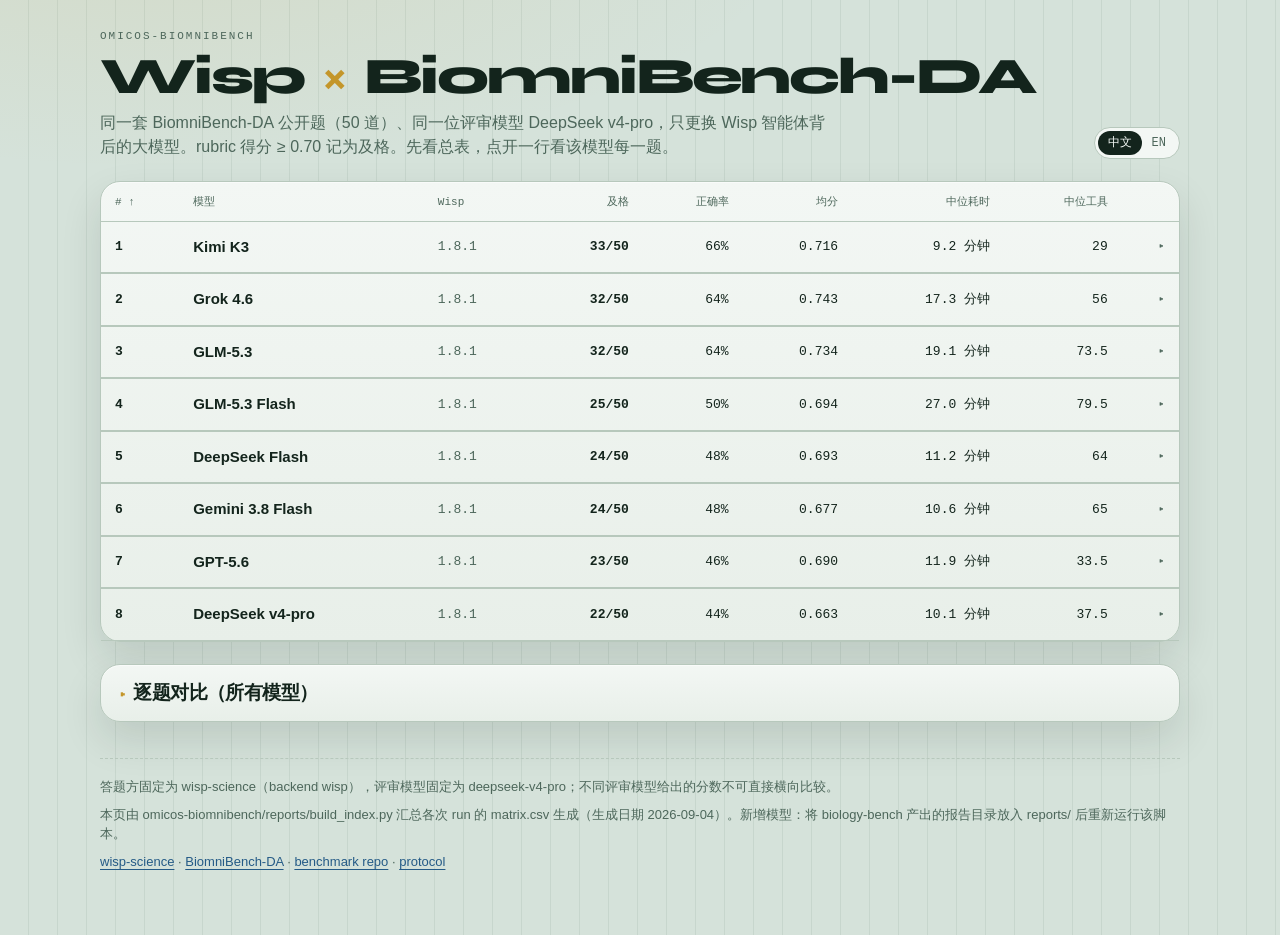
==== commit 84283c0c: "Show Wisp Science version on the BiomniBench leaderboard. Each run can set wisp_version in run.json;" ====
--- a/docs/index.html
+++ b/docs/index.html
@@ -161,8 +161,10 @@
     }
     table.rank th:first-child,
     table.rank th:nth-child(2),
+    table.rank th:nth-child(3),
     table.rank td:first-child,
-    table.rank td:nth-child(2) { text-align: left; }
+    table.rank td:nth-child(2),
+    table.rank td:nth-child(3) { text-align: left; }
     table.rank th[aria-sort="ascending"]::after { content: " ↑"; }
     table.rank th[aria-sort="descending"]::after { content: " ↓"; }
     table.rank td {
@@ -177,6 +179,12 @@
       font-family: var(--body);
       font-weight: 600;
       font-size: 15px;
+    }
+    table.rank td.ver {
+      font-family: var(--mono);
+      font-weight: 500;
+      font-size: 13px;
+      color: var(--muted);
     }
     table.rank tr.sum-row { cursor: pointer; }
     table.rank tr.sum-row:hover td { background: color-mix(in srgb, var(--gold-soft) 22%, transparent); }
@@ -624,7 +632,7 @@
       </div>
     </aside>
   </div>
-  <script type="application/json" id="bench-data">{"generated_at":"2026-09-04","generated_ts":"2026-09-04T02:02:38Z","protocol":{"agent":"wisp-science","backend":"wisp","judge":"deepseek-v4-pro","pass_threshold":0.7,"n_tasks":50,"n_models":8,"dataset":"BiomniBench-DA","dataset_url":"https://huggingface.co/datasets/phylobio/BiomniBench-DA","agent_url":"https://github.com/xuzhougeng/wisp-science","repo_url":"https://github.com/wisp-science/wisp-science-benchmark","protocol_url":"https://github.com/wisp-science/wisp-science-benchmark/blob/main/omicos-biomnibench/README.md"},"models":[{"id":"wisp-kimi-k3","label":"Kimi K3","ran":50,"answered":50,"passed":33,"accuracy":0.66,"mean_score":0.7156,"median_score":0.74,"mean_elapsed_s":762.5427568952739,"median_elapsed_s":553.8785995701328,"mean_tool_calls":32.26,"median_tool_calls":29.0,"perfect":5},{"id":"wisp-grok-4.6","label":"Grok 4.6","ran":50,"answered":50,"passed":32,"accuracy":0.64,"mean_score":0.7428,"median_score":0.78,"mean_elapsed_s":1178.351453275159,"median_elapsed_s":1037.538725502789,"mean_tool_calls":57.72,"median_tool_calls":56.0,"perfect":9},{"id":"wisp-glm-5.3","label":"GLM-5.3","ran":50,"answered":50,"passed":32,"accuracy":0.64,"mean_score":0.7338,"median_score":0.77,"mean_elapsed_s":1447.5274944160878,"median_elapsed_s":1147.7872294560075,"mean_tool_calls":85.3,"median_tool_calls":73.5,"perfect":5},{"id":"wisp-glm-5.3-flash","label":"GLM-5.3 Flash","ran":50,"answered":50,"passed":25,"accuracy":0.5,"mean_score":0.6944,"median_score":0.69,"mean_elapsed_s":2096.494638219625,"median_elapsed_s":1620.999378352426,"mean_tool_calls":84.4,"median_tool_calls":79.5,"perfect":7},{"id":"wisp-deepseek-flash-vision","label":"DeepSeek Flash","ran":50,"answered":50,"passed":24,"accuracy":0.48,"mean_score":0.6928,"median_score":0.69,"mean_elapsed_s":904.795293523483,"median_elapsed_s":673.8689262224361,"mean_tool_calls":70.76,"median_tool_calls":64.0,"perfect":4},{"id":"wisp-gemini-3.8-flash","label":"Gemini 3.8 Flash","ran":50,"answered":50,"passed":24,"accuracy":0.48,"mean_score":0.6768000000000001,"median_score":0.675,"mean_elapsed_s":780.0651274971664,"median_elapsed_s":634.7704987330362,"mean_tool_calls":66.5,"median_tool_calls":65.0,"perfect":3},{"id":"wisp-gpt-5.6-sol","label":"GPT-5.6","ran":50,"answered":50,"passed":23,"accuracy":0.46,"mean_score":0.6904,"median_score":0.6799999999999999,"mean_elapsed_s":764.036622802876,"median_elapsed_s":712.948938857764,"mean_tool_calls":34.76,"median_tool_calls":33.5,"perfect":6},{"id":"wisp-deepseek-v4-pro","label":"DeepSeek v4-pro","ran":50,"answered":50,"passed":22,"accuracy":0.44,"mean_score":0.6629999999999999,"median_score":0.67,"mean_elapsed_s":769.5312627518177,"median_elapsed_s":603.0156767275184,"mean_tool_calls":42.3,"median_tool_calls":37.5,"perfect":5}],"tasks":[{"id":"da-1-3","paper":1},{"id":"da-1-4","paper":1},{"id":"da-3-4","paper":3},{"id":"da-3-5","paper":3},{"id":"da-4-1","paper":4},{"id":"da-4-6","paper":4},{"id":"da-4-7","paper":4},{"id":"da-5-1","paper":5},{"id":"da-5-3","paper":5},{"id":"da-6-2","paper":6},{"id":"da-6-5","paper":6},{"id":"da-8-1","paper":8},{"id":"da-8-2","paper":8},{"id":"da-8-3","paper":8},{"id":"da-9-1","paper":9},{"id":"da-9-7","paper":9},{"id":"da-10-1","paper":10},{"id":"da-10-3","paper":10},{"id":"da-11-1","paper":11},{"id":"da-12-2","paper":12},{"id":"da-12-4","paper":12},{"id":"da-13-1","paper":13},{"id":"da-13-3","paper":13},{"id":"da-13-5","paper":13},{"id":"da-13-6","paper":13},{"id":"da-14-1","paper":14},{"id":"da-14-3","paper":14},{"id":"da-14-8","paper":14},{"id":"da-15-1","paper":15},{"id":"da-15-2","paper":15},{"id":"da-15-7","paper":15},{"id":"da-15-8","paper":15},{"id":"da-16-1","paper":16},{"id":"da-17-1","paper":17},{"id":"da-17-3","paper":17},{"id":"da-17-5","paper":17},{"id":"da-18-1","paper":18},{"id":"da-18-5","paper":18},{"id":"da-18-7","paper":18},{"id":"da-19-1","paper":19},{"id":"da-19-3","paper":19},{"id":"da-19-4","paper":19},{"id":"da-19-6","paper":19},{"id":"da-20-1","paper":20},{"id":"da-20-3","paper":20},{"id":"da-20-4","paper":20},{"id":"da-24-3","paper":24},{"id":"da-25-1","paper":25},{"id":"da-26-2","paper":26},{"id":"da-26-4","paper":26}],"cells":{"wisp-deepseek-flash-vision":{"da-1-3":{"score":0.92,"pass":true,"elapsed_s":1377.4066165983677,"tool_calls":89,"status":"ok"},"da-1-4":{"score":0.79,"pass":true,"elapsed_s":469.45063129998744,"tool_calls":47,"status":"ok"},"da-3-4":{"score":1.0,"pass":true,"elapsed_s":466.7709950786084,"tool_calls":47,"status":"ok"},"da-3-5":{"score":0.69,"pass":false,"elapsed_s":666.3313825447112,"tool_calls":43,"status":"ok"},"da-4-1":{"score":0.82,"pass":true,"elapsed_s":861.4723384883255,"tool_calls":62,"status":"ok"},"da-4-6":{"score":0.58,"pass":false,"elapsed_s":368.73796043358743,"tool_calls":45,"status":"ok"},"da-4-7":{"score":0.58,"pass":false,"elapsed_s":529.0965161249042,"tool_calls":57,"status":"ok"},"da-5-1":{"score":0.63,"pass":false,"elapsed_s":492.99797611124814,"tool_calls":68,"status":"ok"},"da-5-3":{"score":0.85,"pass":true,"elapsed_s":297.43236274830997,"tool_calls":39,"status":"ok"},"da-6-2":{"score":0.35,"pass":false,"elapsed_s":982.2832577507943,"tool_calls":82,"status":"ok"},"da-6-5":{"score":0.85,"pass":true,"elapsed_s":773.2418801039457,"tool_calls":60,"status":"ok"},"da-8-1":{"score":0.92,"pass":true,"elapsed_s":495.9794270694256,"tool_calls":58,"status":"ok"},"da-8-2":{"score":0.59,"pass":false,"elapsed_s":535.0759612582624,"tool_calls":52,"status":"ok"},"da-8-3":{"score":0.64,"pass":false,"elapsed_s":1403.3123076390475,"tool_calls":127,"status":"ok"},"da-9-1":{"score":0.59,"pass":false,"elapsed_s":690.0046373680234,"tool_calls":68,"status":"ok"},"da-9-7":{"score":0.58,"pass":false,"elapsed_s":482.6080582141876,"tool_calls":55,"status":"ok"},"da-10-1":{"score":0.52,"pass":false,"elapsed_s":1296.4763984568417,"tool_calls":104,"status":"ok"},"da-10-3":{"score":1.0,"pass":true,"elapsed_s":2664.9713892415166,"tool_calls":94,"status":"ok"},"da-11-1":{"score":0.86,"pass":true,"elapsed_s":2254.6098938435316,"tool_calls":140,"status":"ok"},"da-12-2":{"score":0.57,"pass":false,"elapsed_s":262.0470759421587,"tool_calls":26,"status":"ok"},"da-12-4":{"score":1.0,"pass":true,"elapsed_s":692.0109185446054,"tool_calls":65,"status":"ok"},"da-13-1":{"score":0.69,"pass":false,"elapsed_s":933.1805744469166,"tool_calls":65,"status":"ok"},"da-13-3":{"score":0.78,"pass":true,"elapsed_s":310.5220420639962,"tool_calls":26,"status":"ok"},"da-13-5":{"score":0.6,"pass":false,"elapsed_s":2057.435946358368,"tool_calls":54,"status":"ok"},"da-13-6":{"score":0.5,"pass":false,"elapsed_s":530.3034535367042,"tool_calls":39,"status":"ok"},"da-14-1":{"score":0.8,"pass":true,"elapsed_s":464.84182194806635,"tool_calls":47,"status":"ok"},"da-14-3":{"score":1.0,"pass":true,"elapsed_s":635.281316999346,"tool_calls":69,"status":"ok"},"da-14-8":{"score":0.68,"pass":false,"elapsed_s":733.602295730263,"tool_calls":72,"status":"ok"},"da-15-1":{"score":0.8,"pass":true,"elapsed_s":660.9246275108308,"tool_calls":70,"status":"ok"},"da-15-2":{"score":0.55,"pass":false,"elapsed_s":1892.0333663839847,"tool_calls":103,"status":"ok"},"da-15-7":{"score":0.6,"pass":false,"elapsed_s":475.0773611124605,"tool_calls":43,"status":"ok"},"da-15-8":{"score":0.7,"pass":true,"elapsed_s":621.746902199462,"tool_calls":58,"status":"ok"},"da-16-1":{"score":0.85,"pass":true,"elapsed_s":851.5110128056258,"tool_calls":109,"status":"ok"},"da-17-1":{"score":0.84,"pass":true,"elapsed_s":525.2647308725864,"tool_calls":63,"status":"ok"},"da-17-3":{"score":0.81,"pass":true,"elapsed_s":641.0476043578237,"tool_calls":63,"status":"ok"},"da-17-5":{"score":0.72,"pass":true,"elapsed_s":447.56413605995476,"tool_calls":51,"status":"ok"},"da-18-1":{"score":0.92,"pass":true,"elapsed_s":434.8714045844972,"tool_calls":45,"status":"ok"},"da-18-5":{"score":0.51,"pass":false,"elapsed_s":1722.8527429662645,"tool_calls":65,"status":"ok"},"da-18-7":{"score":0.62,"pass":false,"elapsed_s":797.4400784056634,"tool_calls":69,"status":"ok"},"da-19-1":{"score":0.8,"pass":true,"elapsed_s":254.40925040468574,"tool_calls":30,"status":"ok"},"da-19-3":{"score":0.9,"pass":true,"elapsed_s":795.4343267735094,"tool_calls":120,"status":"ok"},"da-19-4":{"score":0.55,"pass":false,"elapsed_s":665.1425206623971,"tool_calls":87,"status":"ok"},"da-19-6":{"score":0.87,"pass":true,"elapsed_s":681.406469900161,"tool_calls":58,"status":"ok"},"da-20-1":{"score":0.51,"pass":false,"elapsed_s":728.4892822355032,"tool_calls":70,"status":"ok"},"da-20-3":{"score":0.73,"pass":true,"elapsed_s":621.3204729966819,"tool_calls":50,"status":"ok"},"da-20-4":{"score":0.28,"pass":false,"elapsed_s":1463.3895169980824,"tool_calls":119,"status":"ok"},"da-24-3":{"score":0.2,"pass":false,"elapsed_s":1127.5668495688587,"tool_calls":78,"status":"ok"},"da-25-1":{"score":0.61,"pass":false,"elapsed_s":835.2252138126642,"tool_calls":69,"status":"ok"},"da-26-2":{"score":0.35,"pass":false,"elapsed_s":1230.0651882477105,"tool_calls":116,"status":"ok"},"da-26-4":{"score":0.54,"pass":false,"elapsed_s":4039.4961813706905,"tool_calls":202,"status":"ok"}},"wisp-deepseek-v4-pro":{"da-1-3":{"score":0.8,"pass":true,"elapsed_s":521.7337079364806,"tool_calls":41,"status":"ok"},"da-1-4":{"score":0.79,"pass":true,"elapsed_s":444.9621158801019,"tool_calls":29,"status":"ok"},"da-3-4":{"score":1.0,"pass":true,"elapsed_s":334.536034617573,"tool_calls":40,"status":"ok"},"da-3-5":{"score":0.61,"pass":false,"elapsed_s":645.4390967022628,"tool_calls":52,"status":"ok"},"da-4-1":{"score":0.93,"pass":true,"elapsed_s":427.1540150102228,"tool_calls":31,"status":"ok"},"da-4-6":{"score":0.48,"pass":false,"elapsed_s":347.97538354061544,"tool_calls":30,"status":"ok"},"da-4-7":{"score":0.51,"pass":false,"elapsed_s":513.059831995517,"tool_calls":27,"status":"ok"},"da-5-1":{"score":0.68,"pass":false,"elapsed_s":327.58433088473976,"tool_calls":34,"status":"ok"},"da-5-3":{"score":0.6,"pass":false,"elapsed_s":316.29482706449926,"tool_calls":37,"status":"ok"},"da-6-2":{"score":0.35,"pass":false,"elapsed_s":1146.1366179380566,"tool_calls":53,"status":"ok"},"da-6-5":{"score":0.69,"pass":false,"elapsed_s":1212.298982264474,"tool_calls":35,"status":"ok"},"da-8-1":{"score":0.84,"pass":true,"elapsed_s":1350.0316087473184,"tool_calls":45,"status":"ok"},"da-8-2":{"score":0.44,"pass":false,"elapsed_s":490.2907123360783,"tool_calls":35,"status":"ok"},"da-8-3":{"score":0.5,"pass":false,"elapsed_s":1097.9762173537165,"tool_calls":46,"status":"ok"},"da-9-1":{"score":0.66,"pass":false,"elapsed_s":527.7406664565206,"tool_calls":39,"status":"ok"},"da-9-7":{"score":0.58,"pass":false,"elapsed_s":449.04906593076885,"tool_calls":33,"status":"ok"},"da-10-1":{"score":0.66,"pass":false,"elapsed_s":720.6013662759215,"tool_calls":36,"status":"ok"},"da-10-3":{"score":1.0,"pass":true,"elapsed_s":806.886176744476,"tool_calls":38,"status":"ok"},"da-11-1":{"score":0.93,"pass":true,"elapsed_s":2381.1343921907246,"tool_calls":93,"status":"ok"},"da-12-2":{"score":0.6,"pass":false,"elapsed_s":335.1686421073973,"tool_calls":34,"status":"ok"},"da-12-4":{"score":1.0,"pass":true,"elapsed_s":823.3597071990371,"tool_calls":31,"status":"ok"},"da-13-1":{"score":0.95,"pass":true,"elapsed_s":603.2349796686321,"tool_calls":48,"status":"ok"},"da-13-3":{"score":0.78,"pass":true,"elapsed_s":287.9220201931894,"tool_calls":19,"status":"ok"},"da-13-5":{"score":0.4,"pass":false,"elapsed_s":445.89508169703186,"tool_calls":28,"status":"ok"},"da-13-6":{"score":0.7,"pass":true,"elapsed_s":507.6852236595005,"tool_calls":31,"status":"ok"},"da-14-1":{"score":1.0,"pass":true,"elapsed_s":455.5073599591851,"tool_calls":35,"status":"ok"},"da-14-3":{"score":1.0,"pass":true,"elapsed_s":521.132383685559,"tool_calls":34,"status":"ok"},"da-14-8":{"score":0.76,"pass":true,"elapsed_s":940.9664682410657,"tool_calls":46,"status":"ok"},"da-15-1":{"score":0.9,"pass":true,"elapsed_s":665.1902703437954,"tool_calls":48,"status":"ok"},"da-15-2":{"score":0.42,"pass":false,"elapsed_s":1475.8463049884886,"tool_calls":66,"status":"ok"},"da-15-7":{"score":0.67,"pass":false,"elapsed_s":494.4974876344204,"tool_calls":35,"status":"ok"},"da-15-8":{"score":0.6,"pass":false,"elapsed_s":761.5379845444113,"tool_calls":38,"status":"ok"},"da-16-1":{"score":0.85,"pass":true,"elapsed_s":703.7083344347775,"tool_calls":53,"status":"ok"},"da-17-1":{"score":0.84,"pass":true,"elapsed_s":439.21761748194695,"tool_calls":34,"status":"ok"},"da-17-3":{"score":0.73,"pass":true,"elapsed_s":998.1012915503234,"tool_calls":54,"status":"ok"},"da-17-5":{"score":0.82,"pass":true,"elapsed_s":1293.4964781273156,"tool_calls":73,"status":"ok"},"da-18-1":{"score":0.8,"pass":true,"elapsed_s":518.1768335625529,"tool_calls":34,"status":"ok"},"da-18-5":{"score":0.36,"pass":false,"elapsed_s":810.8969122134149,"tool_calls":28,"status":"ok"},"da-18-7":{"score":0.67,"pass":false,"elapsed_s":602.7963737864047,"tool_calls":36,"status":"ok"},"da-19-1":{"score":0.72,"pass":true,"elapsed_s":191.67456411384046,"tool_calls":18,"status":"ok"},"da-19-3":{"score":0.57,"pass":false,"elapsed_s":510.537106718868,"tool_calls":46,"status":"ok"},"da-19-4":{"score":0.5,"pass":false,"elapsed_s":866.0880454536527,"tool_calls":65,"status":"ok"},"da-19-6":{"score":0.87,"pass":true,"elapsed_s":332.2703016847372,"tool_calls":29,"status":"ok"},"da-20-1":{"score":0.38,"pass":false,"elapsed_s":946.3392547052354,"tool_calls":45,"status":"ok"},"da-20-3":{"score":0.52,"pass":false,"elapsed_s":586.9740588404238,"tool_calls":36,"status":"ok"},"da-20-4":{"score":0.2,"pass":false,"elapsed_s":825.4221134223044,"tool_calls":44,"status":"ok"},"da-24-3":{"score":0.25,"pass":false,"elapsed_s":744.2591366525739,"tool_calls":51,"status":"ok"},"da-25-1":{"score":0.3,"pass":false,"elapsed_s":733.689402056858,"tool_calls":56,"status":"ok"},"da-26-2":{"score":0.38,"pass":false,"elapsed_s":1216.7615982685238,"tool_calls":65,"status":"ok"},"da-26-4":{"score":0.56,"pass":false,"elapsed_s":3777.32465072535,"tool_calls":81,"status":"ok"}},"wisp-gemini-3.8-flash":{"da-1-3":{"score":0.92,"pass":true,"elapsed_s":362.3421834912151,"tool_calls":44,"status":"ok"},"da-1-4":{"score":0.79,"pass":true,"elapsed_s":207.54087965376675,"tool_calls":39,"status":"ok"},"da-3-4":{"score":0.89,"pass":true,"elapsed_s":638.2538895811886,"tool_calls":38,"status":"ok"},"da-3-5":{"score":0.56,"pass":false,"elapsed_s":290.43966935761273,"tool_calls":60,"status":"ok"},"da-4-1":{"score":0.73,"pass":true,"elapsed_s":623.7521635629237,"tool_calls":42,"status":"ok"},"da-4-6":{"score":0.65,"pass":false,"elapsed_s":354.40165643952787,"tool_calls":60,"status":"ok"},"da-4-7":{"score":0.67,"pass":false,"elapsed_s":1856.6432462204248,"tool_calls":70,"status":"ok"},"da-5-1":{"score":0.84,"pass":true,"elapsed_s":290.97548785991967,"tool_calls":51,"status":"ok"},"da-5-3":{"score":0.74,"pass":true,"elapsed_s":360.89152625389397,"tool_calls":42,"status":"ok"},"da-6-2":{"score":0.32,"pass":false,"elapsed_s":1069.570380628109,"tool_calls":77,"status":"ok"},"da-6-5":{"score":0.51,"pass":false,"elapsed_s":2655.890198033303,"tool_calls":76,"status":"ok"},"da-8-1":{"score":0.86,"pass":true,"elapsed_s":875.3234645519406,"tool_calls":44,"status":"ok"},"da-8-2":{"score":0.59,"pass":false,"elapsed_s":805.8067834079266,"tool_calls":80,"status":"ok"},"da-8-3":{"score":0.8,"pass":true,"elapsed_s":1368.0686006695032,"tool_calls":112,"status":"ok"},"da-9-1":{"score":0.42,"pass":false,"elapsed_s":541.4749583825469,"tool_calls":66,"status":"ok"},"da-9-7":{"score":0.68,"pass":false,"elapsed_s":1244.7249550037086,"tool_calls":56,"status":"ok"},"da-10-1":{"score":0.66,"pass":false,"elapsed_s":1187.6702751852572,"tool_calls":73,"status":"ok"},"da-10-3":{"score":0.89,"pass":true,"elapsed_s":445.7825174294412,"tool_calls":71,"status":"ok"},"da-11-1":{"score":0.93,"pass":true,"elapsed_s":2209.5456213504076,"tool_calls":139,"status":"ok"},"da-12-2":{"score":0.87,"pass":true,"elapsed_s":144.31598841957748,"tool_calls":31,"status":"ok"},"da-12-4":{"score":0.57,"pass":false,"elapsed_s":282.7055771332234,"tool_calls":53,"status":"ok"},"da-13-1":{"score":1.0,"pass":true,"elapsed_s":509.08283684030175,"tool_calls":96,"status":"ok"},"da-13-3":{"score":0.87,"pass":true,"elapsed_s":173.25955495610833,"tool_calls":31,"status":"ok"},"da-13-5":{"score":0.5,"pass":false,"elapsed_s":416.90903416089714,"tool_calls":54,"status":"ok"},"da-13-6":{"score":0.8,"pass":true,"elapsed_s":293.13065473921597,"tool_calls":55,"status":"ok"},"da-14-1":{"score":0.51,"pass":false,"elapsed_s":192.49041098356247,"tool_calls":35,"status":"ok"},"da-14-3":{"score":0.86,"pass":true,"elapsed_s":372.6588897090405,"tool_calls":76,"status":"ok"},"da-14-8":{"score":0.58,"pass":false,"elapsed_s":598.457438306883,"tool_calls":92,"status":"ok"},"da-15-1":{"score":0.9,"pass":true,"elapsed_s":667.9283612295985,"tool_calls":69,"status":"ok"},"da-15-2":{"score":0.7,"pass":true,"elapsed_s":837.5092994812876,"tool_calls":58,"status":"ok"},"da-15-7":{"score":0.6,"pass":false,"elapsed_s":929.2652603629977,"tool_calls":53,"status":"ok"},"da-15-8":{"score":0.42,"pass":false,"elapsed_s":320.2682856861502,"tool_calls":47,"status":"ok"},"da-16-1":{"score":0.82,"pass":true,"elapsed_s":946.5330884102732,"tool_calls":69,"status":"ok"},"da-17-1":{"score":0.78,"pass":true,"elapsed_s":631.2871078848839,"tool_calls":78,"status":"ok"},"da-17-3":{"score":0.82,"pass":true,"elapsed_s":925.78483007662,"tool_calls":73,"status":"ok"},"da-17-5":{"score":0.64,"pass":false,"elapsed_s":669.6974702775478,"tool_calls":67,"status":"ok"},"da-18-1":{"score":1.0,"pass":true,"elapsed_s":575.8738344162703,"tool_calls":63,"status":"ok"},"da-18-5":{"score":0.59,"pass":false,"elapsed_s":1460.5651831962168,"tool_calls":83,"status":"ok"},"da-18-7":{"score":0.65,"pass":false,"elapsed_s":1292.0707975719124,"tool_calls":90,"status":"ok"},"da-19-1":{"score":0.71,"pass":true,"elapsed_s":214.70165760815144,"tool_calls":28,"status":"ok"},"da-19-3":{"score":0.67,"pass":false,"elapsed_s":488.2485683057457,"tool_calls":52,"status":"ok"},"da-19-4":{"score":0.45,"pass":false,"elapsed_s":1054.210220726207,"tool_calls":99,"status":"ok"},"da-19-6":{"score":0.37,"pass":false,"elapsed_s":511.4902391266078,"tool_calls":64,"status":"ok"},"da-20-1":{"score":0.31,"pass":false,"elapsed_s":1045.6603730563074,"tool_calls":47,"status":"ok"},"da-20-3":{"score":0.81,"pass":true,"elapsed_s":597.0049346424639,"tool_calls":70,"status":"ok"},"da-20-4":{"score":0.15,"pass":false,"elapsed_s":862.3823233339936,"tool_calls":42,"status":"ok"},"da-24-3":{"score":0.4,"pass":false,"elapsed_s":848.5280027203262,"tool_calls":96,"status":"ok"},"da-25-1":{"score":1.0,"pass":true,"elapsed_s":920.6540987752378,"tool_calls":68,"status":"ok"},"da-26-2":{"score":0.43,"pass":false,"elapsed_s":772.6413550470024,"tool_calls":91,"status":"ok"},"da-26-4":{"score":0.61,"pass":false,"elapsed_s":2058.8422406110913,"tool_calls":155,"status":"ok"}},"wisp-glm-5.3":{"da-1-3":{"score":0.78,"pass":true,"elapsed_s":1994.1267991382629,"tool_calls":183,"status":"ok"},"da-1-4":{"score":0.86,"pass":true,"elapsed_s":831.3587034139782,"tool_calls":32,"status":"ok"},"da-3-4":{"score":1.0,"pass":true,"elapsed_s":386.97392796352506,"tool_calls":43,"status":"ok"},"da-3-5":{"score":0.87,"pass":true,"elapsed_s":631.5139093585312,"tool_calls":56,"status":"ok"},"da-4-1":{"score":0.82,"pass":true,"elapsed_s":618.5740452595055,"tool_calls":59,"status":"ok"},"da-4-6":{"score":0.65,"pass":false,"elapsed_s":414.9646242521703,"tool_calls":21,"status":"ok"},"da-4-7":{"score":0.67,"pass":false,"elapsed_s":840.4597118236125,"tool_calls":52,"status":"ok"},"da-5-1":{"score":0.61,"pass":false,"elapsed_s":397.12637292966247,"tool_calls":41,"status":"ok"},"da-5-3":{"score":0.95,"pass":true,"elapsed_s":380.0062133092433,"tool_calls":31,"status":"ok"},"da-6-2":{"score":0.35,"pass":false,"elapsed_s":1233.796374399215,"tool_calls":120,"status":"ok"},"da-6-5":{"score":0.67,"pass":false,"elapsed_s":1956.667453987524,"tool_calls":100,"status":"ok"},"da-8-1":{"score":0.82,"pass":true,"elapsed_s":774.8956678193063,"tool_calls":61,"status":"ok"},"da-8-2":{"score":0.75,"pass":true,"elapsed_s":454.7503629196435,"tool_calls":46,"status":"ok"},"da-8-3":{"score":0.77,"pass":true,"elapsed_s":1396.3159092124552,"tool_calls":92,"status":"ok"},"da-9-1":{"score":0.88,"pass":true,"elapsed_s":1019.879257697612,"tool_calls":70,"status":"ok"},"da-9-7":{"score":0.68,"pass":false,"elapsed_s":469.89573760330677,"tool_calls":53,"status":"ok"},"da-10-1":{"score":0.77,"pass":true,"elapsed_s":2739.4788263645023,"tool_calls":92,"status":"ok"},"da-10-3":{"score":0.86,"pass":true,"elapsed_s":1490.9263063129038,"tool_calls":75,"status":"ok"},"da-11-1":{"score":0.86,"pass":true,"elapsed_s":4900.857257073745,"tool_calls":203,"status":"ok"},"da-12-2":{"score":0.75,"pass":true,"elapsed_s":470.679280532524,"tool_calls":39,"status":"ok"},"da-12-4":{"score":0.66,"pass":false,"elapsed_s":1195.185418624431,"tool_calls":40,"status":"ok"},"da-13-1":{"score":0.95,"pass":true,"elapsed_s":2315.1560617294163,"tool_calls":136,"status":"ok"},"da-13-3":{"score":0.87,"pass":true,"elapsed_s":657.5882836487144,"tool_calls":61,"status":"ok"},"da-13-5":{"score":0.8,"pass":true,"elapsed_s":1303.6632907558233,"tool_calls":114,"status":"ok"},"da-13-6":{"score":0.7,"pass":true,"elapsed_s":1055.4973637405783,"tool_calls":60,"status":"ok"},"da-14-1":{"score":1.0,"pass":true,"elapsed_s":1560.758971342817,"tool_calls":110,"status":"ok"},"da-14-3":{"score":0.85,"pass":true,"elapsed_s":925.2004875671118,"tool_calls":34,"status":"ok"},"da-14-8":{"score":0.58,"pass":false,"elapsed_s":1234.64816984348,"tool_calls":96,"status":"ok"},"da-15-1":{"score":1.0,"pass":true,"elapsed_s":2319.899376122281,"tool_calls":115,"status":"ok"},"da-15-2":{"score":0.85,"pass":true,"elapsed_s":1496.9392817355692,"tool_calls":120,"status":"ok"},"da-15-7":{"score":0.7,"pass":true,"elapsed_s":694.1069780960679,"tool_calls":74,"status":"ok"},"da-15-8":{"score":0.57,"pass":false,"elapsed_s":583.7892775610089,"tool_calls":61,"status":"ok"},"da-16-1":{"score":1.0,"pass":true,"elapsed_s":2290.305882755667,"tool_calls":136,"status":"ok"},"da-17-1":{"score":0.84,"pass":true,"elapsed_s":1198.7363106515259,"tool_calls":155,"status":"ok"},"da-17-3":{"score":0.81,"pass":true,"elapsed_s":1745.1252409536391,"tool_calls":73,"status":"ok"},"da-17-5":{"score":0.9,"pass":true,"elapsed_s":3449.0861708186567,"tool_calls":146,"status":"ok"},"da-18-1":{"score":1.0,"pass":true,"elapsed_s":573.3642533626407,"tool_calls":51,"status":"ok"},"da-18-5":{"score":0.66,"pass":false,"elapsed_s":810.3938636463135,"tool_calls":44,"status":"ok"},"da-18-7":{"score":0.52,"pass":false,"elapsed_s":801.4530815910548,"tool_calls":45,"status":"ok"},"da-19-1":{"score":0.72,"pass":true,"elapsed_s":642.8493582010269,"tool_calls":32,"status":"ok"},"da-19-3":{"score":0.62,"pass":false,"elapsed_s":878.3136382848024,"tool_calls":94,"status":"ok"},"da-19-4":{"score":0.7,"pass":true,"elapsed_s":1619.3128400240093,"tool_calls":50,"status":"ok"},"da-19-6":{"score":0.87,"pass":true,"elapsed_s":2346.67998274602,"tool_calls":90,"status":"ok"},"da-20-1":{"score":0.28,"pass":false,"elapsed_s":1376.5240922309458,"tool_calls":91,"status":"ok"},"da-20-3":{"score":0.81,"pass":true,"elapsed_s":1100.389040287584,"tool_calls":58,"status":"ok"},"da-20-4":{"score":0.15,"pass":false,"elapsed_s":2420.550083756447,"tool_calls":128,"status":"ok"},"da-24-3":{"score":0.23,"pass":false,"elapsed_s":4173.303713925183,"tool_calls":162,"status":"ok"},"da-25-1":{"score":0.64,"pass":false,"elapsed_s":1274.347220852971,"tool_calls":96,"status":"ok"},"da-26-2":{"score":0.43,"pass":false,"elapsed_s":990.2841439861804,"tool_calls":107,"status":"ok"},"da-26-4":{"score":0.61,"pass":false,"elapsed_s":5939.676100591198,"tool_calls":217,"status":"ok"}},"wisp-glm-5.3-flash":{"da-1-3":{"score":0.92,"pass":true,"elapsed_s":4307.805793022737,"tool_calls":147,"status":"ok"},"da-1-4":{"score":0.9,"pass":true,"elapsed_s":1637.2345784511417,"tool_calls":80,"status":"ok"},"da-3-4":{"score":1.0,"pass":true,"elapsed_s":1243.35820620507,"tool_calls":68,"status":"ok"},"da-3-5":{"score":0.79,"pass":true,"elapsed_s":2592.275596914813,"tool_calls":75,"status":"ok"},"da-4-1":{"score":0.82,"pass":true,"elapsed_s":1083.8307486679405,"tool_calls":61,"status":"ok"},"da-4-6":{"score":0.65,"pass":false,"elapsed_s":886.8709474503994,"tool_calls":60,"status":"ok"},"da-4-7":{"score":0.6,"pass":false,"elapsed_s":1648.4161981120706,"tool_calls":79,"status":"ok"},"da-5-1":{"score":0.75,"pass":true,"elapsed_s":1087.2331346515566,"tool_calls":38,"status":"ok"},"da-5-3":{"score":0.85,"pass":true,"elapsed_s":2027.8870217446238,"tool_calls":37,"status":"ok"},"da-6-2":{"score":0.35,"pass":false,"elapsed_s":8081.168590053916,"tool_calls":191,"status":"ok"},"da-6-5":{"score":0.57,"pass":false,"elapsed_s":4480.652012499049,"tool_calls":140,"status":"ok"},"da-8-1":{"score":0.71,"pass":true,"elapsed_s":1413.8854394294322,"tool_calls":60,"status":"ok"},"da-8-2":{"score":0.49,"pass":false,"elapsed_s":1434.818864863366,"tool_calls":60,"status":"ok"},"da-8-3":{"score":1.0,"pass":true,"elapsed_s":1597.6771264392883,"tool_calls":108,"status":"ok"},"da-9-1":{"score":0.73,"pass":true,"elapsed_s":1565.498960794881,"tool_calls":81,"status":"ok"},"da-9-7":{"score":0.58,"pass":false,"elapsed_s":688.5357865616679,"tool_calls":37,"status":"ok"},"da-10-1":{"score":0.6,"pass":false,"elapsed_s":1251.2477057632059,"tool_calls":102,"status":"ok"},"da-10-3":{"score":1.0,"pass":true,"elapsed_s":2234.981597257778,"tool_calls":86,"status":"ok"},"da-11-1":{"score":0.74,"pass":true,"elapsed_s":4477.839089816436,"tool_calls":108,"status":"ok"},"da-12-2":{"score":0.82,"pass":true,"elapsed_s":922.6644898150116,"tool_calls":32,"status":"ok"},"da-12-4":{"score":0.73,"pass":true,"elapsed_s":1282.7694209422916,"tool_calls":44,"status":"ok"},"da-13-1":{"score":1.0,"pass":true,"elapsed_s":2893.3047565650195,"tool_calls":119,"status":"ok"},"da-13-3":{"score":1.0,"pass":true,"elapsed_s":1142.7436823882163,"tool_calls":34,"status":"ok"},"da-13-5":{"score":0.6,"pass":false,"elapsed_s":1275.9080033488572,"tool_calls":27,"status":"ok"},"da-13-6":{"score":0.7,"pass":true,"elapsed_s":979.0908251814544,"tool_calls":37,"status":"ok"},"da-14-1":{"score":0.9,"pass":true,"elapsed_s":718.7917899154127,"tool_calls":61,"status":"ok"},"da-14-3":{"score":1.0,"pass":true,"elapsed_s":607.5725348759443,"tool_calls":32,"status":"ok"},"da-14-8":{"score":0.65,"pass":false,"elapsed_s":633.4586982298642,"tool_calls":40,"status":"ok"},"da-15-1":{"score":1.0,"pass":true,"elapsed_s":2299.862671043724,"tool_calls":82,"status":"ok"},"da-15-2":{"score":0.75,"pass":true,"elapsed_s":4521.508612770587,"tool_calls":169,"status":"ok"},"da-15-7":{"score":0.4,"pass":false,"elapsed_s":1455.1558859422803,"tool_calls":103,"status":"ok"},"da-15-8":{"score":0.42,"pass":false,"elapsed_s":707.8343920018524,"tool_calls":33,"status":"ok"},"da-16-1":{"score":0.93,"pass":true,"elapsed_s":1141.3149538487196,"tool_calls":71,"status":"ok"},"da-17-1":{"score":0.76,"pass":true,"elapsed_s":2472.0798852648586,"tool_calls":115,"status":"ok"},"da-17-3":{"score":0.58,"pass":false,"elapsed_s":3468.025639278814,"tool_calls":110,"status":"ok"},"da-17-5":{"score":0.61,"pass":false,"elapsed_s":4382.057758826762,"tool_calls":211,"status":"ok"},"da-18-1":{"score":0.82,"pass":true,"elapsed_s":1258.4931077677757,"tool_calls":76,"status":"ok"},"da-18-5":{"score":0.51,"pass":false,"elapsed_s":1443.3958434630185,"tool_calls":23,"status":"ok"},"da-18-7":{"score":0.67,"pass":false,"elapsed_s":1661.643447831273,"tool_calls":48,"status":"ok"},"da-19-1":{"score":0.63,"pass":false,"elapsed_s":261.41346249729395,"tool_calls":16,"status":"ok"},"da-19-3":{"score":0.9,"pass":true,"elapsed_s":2839.81166703254,"tool_calls":100,"status":"ok"},"da-19-4":{"score":0.55,"pass":false,"elapsed_s":2406.536431076005,"tool_calls":75,"status":"ok"},"da-19-6":{"score":0.61,"pass":false,"elapsed_s":1898.2777281813323,"tool_calls":100,"status":"ok"},"da-20-1":{"score":0.28,"pass":false,"elapsed_s":2102.350426439196,"tool_calls":85,"status":"ok"},"da-20-3":{"score":0.68,"pass":false,"elapsed_s":2231.9105146881193,"tool_calls":119,"status":"ok"},"da-20-4":{"score":0.43,"pass":false,"elapsed_s":6627.182125644758,"tool_calls":211,"status":"ok"},"da-24-3":{"score":0.25,"pass":false,"elapsed_s":2208.313790719956,"tool_calls":101,"status":"ok"},"da-25-1":{"score":0.55,"pass":false,"elapsed_s":1718.7482193037868,"tool_calls":113,"status":"ok"},"da-26-2":{"score":0.38,"pass":false,"elapsed_s":1604.7641782537103,"tool_calls":107,"status":"ok"},"da-26-4":{"score":0.56,"pass":false,"elapsed_s":1916.5295691434294,"tool_calls":108,"status":"ok"}},"wisp-gpt-5.6-sol":{"da-1-3":{"score":0.75,"pass":true,"elapsed_s":732.8450622111559,"tool_calls":29,"status":"ok"},"da-1-4":{"score":0.85,"pass":true,"elapsed_s":714.3533490970731,"tool_calls":31,"status":"ok"},"da-3-4":{"score":0.89,"pass":true,"elapsed_s":688.1729820538312,"tool_calls":43,"status":"ok"},"da-3-5":{"score":0.79,"pass":true,"elapsed_s":959.1721105631441,"tool_calls":66,"status":"ok"},"da-4-1":{"score":0.82,"pass":true,"elapsed_s":812.449053408578,"tool_calls":43,"status":"ok"},"da-4-6":{"score":0.58,"pass":false,"elapsed_s":827.778958497569,"tool_calls":27,"status":"ok"},"da-4-7":{"score":0.69,"pass":false,"elapsed_s":1013.8662084154785,"tool_calls":24,"status":"ok"},"da-5-1":{"score":0.67,"pass":false,"elapsed_s":540.2042954787612,"tool_calls":20,"status":"ok"},"da-5-3":{"score":0.7,"pass":true,"elapsed_s":1130.9478919357061,"tool_calls":35,"status":"ok"},"da-6-2":{"score":0.37,"pass":false,"elapsed_s":725.9892875161022,"tool_calls":33,"status":"ok"},"da-6-5":{"score":0.66,"pass":false,"elapsed_s":708.3197341430932,"tool_calls":31,"status":"ok"},"da-8-1":{"score":0.86,"pass":true,"elapsed_s":547.1371783036739,"tool_calls":26,"status":"ok"},"da-8-2":{"score":0.59,"pass":false,"elapsed_s":673.3636893201619,"tool_calls":36,"status":"ok"},"da-8-3":{"score":0.64,"pass":false,"elapsed_s":624.6784148700535,"tool_calls":32,"status":"ok"},"da-9-1":{"score":0.42,"pass":false,"elapsed_s":583.533545024693,"tool_calls":31,"status":"ok"},"da-9-7":{"score":0.69,"pass":false,"elapsed_s":612.9171648174524,"tool_calls":35,"status":"ok"},"da-10-1":{"score":0.54,"pass":false,"elapsed_s":994.7943173032254,"tool_calls":28,"status":"ok"},"da-10-3":{"score":1.0,"pass":true,"elapsed_s":1169.3008619584143,"tool_calls":47,"status":"ok"},"da-11-1":{"score":0.61,"pass":false,"elapsed_s":1165.8734999019653,"tool_calls":48,"status":"ok"},"da-12-2":{"score":0.75,"pass":true,"elapsed_s":633.653711963445,"tool_calls":25,"status":"ok"},"da-12-4":{"score":0.86,"pass":true,"elapsed_s":813.3788120839745,"tool_calls":35,"status":"ok"},"da-13-1":{"score":0.95,"pass":true,"elapsed_s":660.8318330887705,"tool_calls":29,"status":"ok"},"da-13-3":{"score":0.64,"pass":false,"elapsed_s":434.2180351745337,"tool_calls":28,"status":"ok"},"da-13-5":{"score":0.7,"pass":true,"elapsed_s":711.5445286184549,"tool_calls":35,"status":"ok"},"da-13-6":{"score":0.9,"pass":true,"elapsed_s":542.5934711452574,"tool_calls":28,"status":"ok"},"da-14-1":{"score":1.0,"pass":true,"elapsed_s":768.2677385788411,"tool_calls":34,"status":"ok"},"da-14-3":{"score":1.0,"pass":true,"elapsed_s":526.1197799257934,"tool_calls":30,"status":"ok"},"da-14-8":{"score":0.58,"pass":false,"elapsed_s":471.3723312802613,"tool_calls":21,"status":"ok"},"da-15-1":{"score":1.0,"pass":true,"elapsed_s":888.2292503230274,"tool_calls":36,"status":"ok"},"da-15-2":{"score":0.58,"pass":false,"elapsed_s":942.5383273623884,"tool_calls":36,"status":"ok"},"da-15-7":{"score":0.67,"pass":false,"elapsed_s":534.7337686438113,"tool_calls":28,"status":"ok"},"da-15-8":{"score":0.55,"pass":false,"elapsed_s":563.7858821433038,"tool_calls":22,"status":"ok"},"da-16-1":{"score":1.0,"pass":true,"elapsed_s":809.9690340571105,"tool_calls":44,"status":"ok"},"da-17-1":{"score":0.84,"pass":true,"elapsed_s":708.4050614554435,"tool_calls":48,"status":"ok"},"da-17-3":{"score":0.9,"pass":true,"elapsed_s":1127.5355923268944,"tool_calls":49,"status":"ok"},"da-17-5":{"score":0.81,"pass":true,"elapsed_s":787.9977429658175,"tool_calls":37,"status":"ok"},"da-18-1":{"score":1.0,"pass":true,"elapsed_s":631.5508341565728,"tool_calls":22,"status":"ok"},"da-18-5":{"score":0.43,"pass":false,"elapsed_s":528.5556102842093,"tool_calls":34,"status":"ok"},"da-18-7":{"score":0.67,"pass":false,"elapsed_s":502.14842311292887,"tool_calls":33,"status":"ok"},"da-19-1":{"score":0.63,"pass":false,"elapsed_s":662.5527740828693,"tool_calls":33,"status":"ok"},"da-19-3":{"score":0.85,"pass":true,"elapsed_s":715.7426133677363,"tool_calls":36,"status":"ok"},"da-19-4":{"score":0.65,"pass":false,"elapsed_s":947.9685958176851,"tool_calls":37,"status":"ok"},"da-19-6":{"score":0.32,"pass":false,"elapsed_s":677.3095976449549,"tool_calls":36,"status":"ok"},"da-20-1":{"score":0.41,"pass":false,"elapsed_s":591.7152853850275,"tool_calls":29,"status":"ok"},"da-20-3":{"score":0.73,"pass":true,"elapsed_s":757.4813351798803,"tool_calls":44,"status":"ok"},"da-20-4":{"score":0.15,"pass":false,"elapsed_s":1441.8274344205856,"tool_calls":49,"status":"ok"},"da-24-3":{"score":0.4,"pass":false,"elapsed_s":634.8025331050158,"tool_calls":34,"status":"ok"},"da-25-1":{"score":0.61,"pass":false,"elapsed_s":740.6101278029382,"tool_calls":33,"status":"ok"},"da-26-2":{"score":0.35,"pass":false,"elapsed_s":728.7928411830217,"tool_calls":31,"status":"ok"},"da-26-4":{"score":0.47,"pass":false,"elapsed_s":1489.9006286431104,"tool_calls":57,"status":"ok"}},"wisp-grok-4.6":{"da-1-3":{"score":0.86,"pass":true,"elapsed_s":996.301063740626,"tool_calls":54,"status":"ok"},"da-1-4":{"score":0.94,"pass":true,"elapsed_s":780.5499484762549,"tool_calls":50,"status":"ok"},"da-3-4":{"score":1.0,"pass":true,"elapsed_s":580.1862179413438,"tool_calls":39,"status":"ok"},"da-3-5":{"score":0.87,"pass":true,"elapsed_s":1017.4050243217498,"tool_calls":48,"status":"ok"},"da-4-1":{"score":0.93,"pass":true,"elapsed_s":1602.6780507843941,"tool_calls":82,"status":"ok"},"da-4-6":{"score":0.55,"pass":false,"elapsed_s":636.4664853215218,"tool_calls":32,"status":"ok"},"da-4-7":{"score":0.6,"pass":false,"elapsed_s":1214.7203072775155,"tool_calls":38,"status":"ok"},"da-5-1":{"score":0.84,"pass":true,"elapsed_s":694.0755191799253,"tool_calls":36,"status":"ok"},"da-5-3":{"score":0.82,"pass":true,"elapsed_s":748.3124349117279,"tool_calls":48,"status":"ok"},"da-6-2":{"score":0.35,"pass":false,"elapsed_s":1505.2144566234201,"tool_calls":94,"status":"ok"},"da-6-5":{"score":0.67,"pass":false,"elapsed_s":1267.447415806353,"tool_calls":60,"status":"ok"},"da-8-1":{"score":0.92,"pass":true,"elapsed_s":1007.1145761460066,"tool_calls":30,"status":"ok"},"da-8-2":{"score":0.72,"pass":true,"elapsed_s":581.9144462198019,"tool_calls":25,"status":"ok"},"da-8-3":{"score":0.63,"pass":false,"elapsed_s":1267.535524226725,"tool_calls":58,"status":"ok"},"da-9-1":{"score":0.85,"pass":true,"elapsed_s":1204.4958834312856,"tool_calls":55,"status":"ok"},"da-9-7":{"score":1.0,"pass":true,"elapsed_s":928.3784854337573,"tool_calls":55,"status":"ok"},"da-10-1":{"score":0.78,"pass":true,"elapsed_s":1245.1397421974689,"tool_calls":62,"status":"ok"},"da-10-3":{"score":1.0,"pass":true,"elapsed_s":1990.0640505887568,"tool_calls":79,"status":"ok"},"da-11-1":{"score":0.94,"pass":true,"elapsed_s":2426.6753430329263,"tool_calls":102,"status":"ok"},"da-12-2":{"score":0.95,"pass":true,"elapsed_s":554.0386648122221,"tool_calls":42,"status":"ok"},"da-12-4":{"score":1.0,"pass":true,"elapsed_s":549.344221945852,"tool_calls":36,"status":"ok"},"da-13-1":{"score":1.0,"pass":true,"elapsed_s":895.1262319851667,"tool_calls":58,"status":"ok"},"da-13-3":{"score":0.78,"pass":true,"elapsed_s":482.0987123735249,"tool_calls":31,"status":"ok"},"da-13-5":{"score":0.7,"pass":true,"elapsed_s":713.8779806308448,"tool_calls":50,"status":"ok"},"da-13-6":{"score":0.9,"pass":true,"elapsed_s":850.6794169601053,"tool_calls":42,"status":"ok"},"da-14-1":{"score":1.0,"pass":true,"elapsed_s":1071.6161817703396,"tool_calls":60,"status":"ok"},"da-14-3":{"score":1.0,"pass":true,"elapsed_s":478.02663730829954,"tool_calls":35,"status":"ok"},"da-14-8":{"score":0.76,"pass":true,"elapsed_s":1491.617123613134,"tool_calls":61,"status":"ok"},"da-15-1":{"score":1.0,"pass":true,"elapsed_s":1216.880672680214,"tool_calls":65,"status":"ok"},"da-15-2":{"score":0.48,"pass":false,"elapsed_s":1333.2171511985362,"tool_calls":53,"status":"ok"},"da-15-7":{"score":0.67,"pass":false,"elapsed_s":861.7000282220542,"tool_calls":69,"status":"ok"},"da-15-8":{"score":0.5,"pass":false,"elapsed_s":765.2150015775114,"tool_calls":40,"status":"ok"},"da-16-1":{"score":0.89,"pass":true,"elapsed_s":1120.5048200506717,"tool_calls":87,"status":"ok"},"da-17-1":{"score":0.84,"pass":true,"elapsed_s":690.3649677336216,"tool_calls":37,"status":"ok"},"da-17-3":{"score":0.9,"pass":true,"elapsed_s":1624.3114585001022,"tool_calls":102,"status":"ok"},"da-17-5":{"score":0.82,"pass":true,"elapsed_s":1169.744964076206,"tool_calls":65,"status":"ok"},"da-18-1":{"score":1.0,"pass":true,"elapsed_s":1057.6724266838282,"tool_calls":65,"status":"ok"},"da-18-5":{"score":0.51,"pass":false,"elapsed_s":839.5486282892525,"tool_calls":37,"status":"ok"},"da-18-7":{"score":0.69,"pass":false,"elapsed_s":691.457304071635,"tool_calls":42,"status":"ok"},"da-19-1":{"score":0.76,"pass":true,"elapsed_s":544.6145057138056,"tool_calls":52,"status":"ok"},"da-19-3":{"score":0.62,"pass":false,"elapsed_s":852.7362147886306,"tool_calls":57,"status":"ok"},"da-19-4":{"score":0.6,"pass":false,"elapsed_s":1299.441423729062,"tool_calls":52,"status":"ok"},"da-19-6":{"score":0.34,"pass":false,"elapsed_s":915.0641416758299,"tool_calls":70,"status":"ok"},"da-20-1":{"score":0.26,"pass":false,"elapsed_s":5013.99291969277,"tool_calls":81,"status":"ok"},"da-20-3":{"score":0.73,"pass":true,"elapsed_s":1420.5858357604593,"tool_calls":60,"status":"ok"},"da-20-4":{"score":0.15,"pass":false,"elapsed_s":1424.6521442327648,"tool_calls":72,"status":"ok"},"da-24-3":{"score":0.23,"pass":false,"elapsed_s":1204.4277288410813,"tool_calls":65,"status":"ok"},"da-25-1":{"score":0.7,"pass":true,"elapsed_s":1810.2369564604014,"tool_calls":83,"status":"ok"},"da-26-2":{"score":0.43,"pass":false,"elapsed_s":1512.9116434939206,"tool_calls":71,"status":"ok"},"da-26-4":{"score":0.66,"pass":false,"elapsed_s":2767.191579224542,"tool_calls":99,"status":"ok"}},"wisp-kimi-k3":{"da-1-3":{"score":0.82,"pass":true,"elapsed_s":494.80776145495474,"tool_calls":32,"status":"ok"},"da-1-4":{"score":0.79,"pass":true,"elapsed_s":327.32293113321066,"tool_calls":20,"status":"ok"},"da-3-4":{"score":1.0,"pass":true,"elapsed_s":296.9525304827839,"tool_calls":17,"status":"ok"},"da-3-5":{"score":1.0,"pass":true,"elapsed_s":718.914042731747,"tool_calls":41,"status":"ok"},"da-4-1":{"score":1.0,"pass":true,"elapsed_s":551.7927959486842,"tool_calls":35,"status":"ok"},"da-4-6":{"score":0.65,"pass":false,"elapsed_s":242.63908485136926,"tool_calls":11,"status":"ok"},"da-4-7":{"score":0.76,"pass":true,"elapsed_s":555.9644031915814,"tool_calls":24,"status":"ok"},"da-5-1":{"score":0.95,"pass":true,"elapsed_s":455.4630244374275,"tool_calls":31,"status":"ok"},"da-5-3":{"score":0.82,"pass":true,"elapsed_s":301.6073314100504,"tool_calls":20,"status":"ok"},"da-6-2":{"score":0.42,"pass":false,"elapsed_s":509.8423996511847,"tool_calls":29,"status":"ok"},"da-6-5":{"score":0.67,"pass":false,"elapsed_s":887.9034000970423,"tool_calls":52,"status":"ok"},"da-8-1":{"score":0.82,"pass":true,"elapsed_s":640.5752078182995,"tool_calls":23,"status":"ok"},"da-8-2":{"score":0.72,"pass":true,"elapsed_s":485.9679412897676,"tool_calls":29,"status":"ok"},"da-8-3":{"score":0.63,"pass":false,"elapsed_s":938.3285966143012,"tool_calls":35,"status":"ok"},"da-9-1":{"score":0.76,"pass":true,"elapsed_s":1037.6100902426988,"tool_calls":51,"status":"ok"},"da-9-7":{"score":0.65,"pass":false,"elapsed_s":612.8743632305413,"tool_calls":30,"status":"ok"},"da-10-1":{"score":0.66,"pass":false,"elapsed_s":2390.782467192039,"tool_calls":65,"status":"ok"},"da-10-3":{"score":0.86,"pass":true,"elapsed_s":735.8684882521629,"tool_calls":53,"status":"ok"},"da-11-1":{"score":0.68,"pass":false,"elapsed_s":2051.15270431526,"tool_calls":71,"status":"ok"},"da-12-2":{"score":0.75,"pass":true,"elapsed_s":227.60466950014234,"tool_calls":15,"status":"ok"},"da-12-4":{"score":0.73,"pass":true,"elapsed_s":674.8729181420058,"tool_calls":18,"status":"ok"},"da-13-1":{"score":1.0,"pass":true,"elapsed_s":2295.619664883241,"tool_calls":56,"status":"ok"},"da-13-3":{"score":0.87,"pass":true,"elapsed_s":247.84378624893725,"tool_calls":12,"status":"ok"},"da-13-5":{"score":0.4,"pass":false,"elapsed_s":692.6541878990829,"tool_calls":13,"status":"ok"},"da-13-6":{"score":0.7,"pass":true,"elapsed_s":494.2572919726372,"tool_calls":22,"status":"ok"},"da-14-1":{"score":1.0,"pass":true,"elapsed_s":504.7107729893178,"tool_calls":36,"status":"ok"},"da-14-3":{"score":0.85,"pass":true,"elapsed_s":279.32406736165285,"tool_calls":16,"status":"ok"},"da-14-8":{"score":0.66,"pass":false,"elapsed_s":367.9222768805921,"tool_calls":29,"status":"ok"},"da-15-1":{"score":0.9,"pass":true,"elapsed_s":731.767789049074,"tool_calls":28,"status":"ok"},"da-15-2":{"score":0.75,"pass":true,"elapsed_s":2476.4709556512535,"tool_calls":87,"status":"ok"},"da-15-7":{"score":0.77,"pass":true,"elapsed_s":423.50655479356647,"tool_calls":26,"status":"ok"},"da-15-8":{"score":0.7,"pass":true,"elapsed_s":449.7642633728683,"tool_calls":27,"status":"ok"},"da-16-1":{"score":0.93,"pass":true,"elapsed_s":795.3111831620336,"tool_calls":36,"status":"ok"},"da-17-1":{"score":0.78,"pass":true,"elapsed_s":459.7003599368036,"tool_calls":26,"status":"ok"},"da-17-3":{"score":0.73,"pass":true,"elapsed_s":0.0002720393240451813,"tool_calls":0,"status":"ok"},"da-17-5":{"score":0.82,"pass":true,"elapsed_s":0.0003521740436553955,"tool_calls":0,"status":"ok"},"da-18-1":{"score":0.92,"pass":true,"elapsed_s":823.3255345113575,"tool_calls":45,"status":"ok"},"da-18-5":{"score":0.59,"pass":false,"elapsed_s":451.29945532791317,"tool_calls":18,"status":"ok"},"da-18-7":{"score":0.72,"pass":true,"elapsed_s":0.000293804332613945,"tool_calls":0,"status":"ok"},"da-19-1":{"score":0.71,"pass":true,"elapsed_s":0.00023668445646762848,"tool_calls":0,"status":"ok"},"da-19-3":{"score":0.9,"pass":true,"elapsed_s":508.14008412882686,"tool_calls":26,"status":"ok"},"da-19-4":{"score":0.5,"pass":false,"elapsed_s":788.5154755543917,"tool_calls":28,"status":"ok"},"da-19-6":{"score":0.82,"pass":true,"elapsed_s":540.0835194811225,"tool_calls":17,"status":"ok"},"da-20-1":{"score":0.31,"pass":false,"elapsed_s":874.7512082178146,"tool_calls":33,"status":"ok"},"da-20-3":{"score":0.28,"pass":false,"elapsed_s":1055.019796172157,"tool_calls":31,"status":"ok"},"da-20-4":{"score":0.15,"pass":false,"elapsed_s":1259.9558859542012,"tool_calls":58,"status":"ok"},"da-24-3":{"score":0.25,"pass":false,"elapsed_s":566.7335398066789,"tool_calls":30,"status":"ok"},"da-25-1":{"score":0.57,"pass":false,"elapsed_s":953.9448688589036,"tool_calls":43,"status":"ok"},"da-26-2":{"score":0.35,"pass":false,"elapsed_s":819.6631945446134,"tool_calls":52,"status":"ok"},"da-26-4":{"score":0.71,"pass":true,"elapsed_s":4128.003821315244,"tool_calls":116,"status":"ok"}}}}</script>
+  <script type="application/json" id="bench-data">{"generated_at":"2026-09-04","generated_ts":"2026-09-04T03:10:38Z","protocol":{"agent":"wisp-science","backend":"wisp","judge":"deepseek-v4-pro","pass_threshold":0.7,"n_tasks":50,"n_models":8,"dataset":"BiomniBench-DA","dataset_url":"https://huggingface.co/datasets/phylobio/BiomniBench-DA","agent_url":"https://github.com/xuzhougeng/wisp-science","repo_url":"https://github.com/wisp-science/wisp-science-benchmark","protocol_url":"https://github.com/wisp-science/wisp-science-benchmark/blob/main/omicos-biomnibench/README.md"},"models":[{"id":"wisp-kimi-k3","label":"Kimi K3","wisp_version":"1.8.1","ran":50,"answered":50,"passed":33,"accuracy":0.66,"mean_score":0.7156,"median_score":0.74,"mean_elapsed_s":762.5427568952739,"median_elapsed_s":553.8785995701328,"mean_tool_calls":32.26,"median_tool_calls":29.0,"perfect":5},{"id":"wisp-grok-4.6","label":"Grok 4.6","wisp_version":"1.8.1","ran":50,"answered":50,"passed":32,"accuracy":0.64,"mean_score":0.7428,"median_score":0.78,"mean_elapsed_s":1178.351453275159,"median_elapsed_s":1037.538725502789,"mean_tool_calls":57.72,"median_tool_calls":56.0,"perfect":9},{"id":"wisp-glm-5.3","label":"GLM-5.3","wisp_version":"1.8.1","ran":50,"answered":50,"passed":32,"accuracy":0.64,"mean_score":0.7338,"median_score":0.77,"mean_elapsed_s":1447.5274944160878,"median_elapsed_s":1147.7872294560075,"mean_tool_calls":85.3,"median_tool_calls":73.5,"perfect":5},{"id":"wisp-glm-5.3-flash","label":"GLM-5.3 Flash","wisp_version":"1.8.1","ran":50,"answered":50,"passed":25,"accuracy":0.5,"mean_score":0.6944,"median_score":0.69,"mean_elapsed_s":2096.494638219625,"median_elapsed_s":1620.999378352426,"mean_tool_calls":84.4,"median_tool_calls":79.5,"perfect":7},{"id":"wisp-deepseek-flash-vision","label":"DeepSeek Flash","wisp_version":"1.8.1","ran":50,"answered":50,"passed":24,"accuracy":0.48,"mean_score":0.6928,"median_score":0.69,"mean_elapsed_s":904.795293523483,"median_elapsed_s":673.8689262224361,"mean_tool_calls":70.76,"median_tool_calls":64.0,"perfect":4},{"id":"wisp-gemini-3.8-flash","label":"Gemini 3.8 Flash","wisp_version":"1.8.1","ran":50,"answered":50,"passed":24,"accuracy":0.48,"mean_score":0.6768000000000001,"median_score":0.675,"mean_elapsed_s":780.0651274971664,"median_elapsed_s":634.7704987330362,"mean_tool_calls":66.5,"median_tool_calls":65.0,"perfect":3},{"id":"wisp-gpt-5.6-sol","label":"GPT-5.6","wisp_version":"1.8.1","ran":50,"answered":50,"passed":23,"accuracy":0.46,"mean_score":0.6904,"median_score":0.6799999999999999,"mean_elapsed_s":764.036622802876,"median_elapsed_s":712.948938857764,"mean_tool_calls":34.76,"median_tool_calls":33.5,"perfect":6},{"id":"wisp-deepseek-v4-pro","label":"DeepSeek v4-pro","wisp_version":"1.8.1","ran":50,"answered":50,"passed":22,"accuracy":0.44,"mean_score":0.6629999999999999,"median_score":0.67,"mean_elapsed_s":769.5312627518177,"median_elapsed_s":603.0156767275184,"mean_tool_calls":42.3,"median_tool_calls":37.5,"perfect":5}],"tasks":[{"id":"da-1-3","paper":1},{"id":"da-1-4","paper":1},{"id":"da-3-4","paper":3},{"id":"da-3-5","paper":3},{"id":"da-4-1","paper":4},{"id":"da-4-6","paper":4},{"id":"da-4-7","paper":4},{"id":"da-5-1","paper":5},{"id":"da-5-3","paper":5},{"id":"da-6-2","paper":6},{"id":"da-6-5","paper":6},{"id":"da-8-1","paper":8},{"id":"da-8-2","paper":8},{"id":"da-8-3","paper":8},{"id":"da-9-1","paper":9},{"id":"da-9-7","paper":9},{"id":"da-10-1","paper":10},{"id":"da-10-3","paper":10},{"id":"da-11-1","paper":11},{"id":"da-12-2","paper":12},{"id":"da-12-4","paper":12},{"id":"da-13-1","paper":13},{"id":"da-13-3","paper":13},{"id":"da-13-5","paper":13},{"id":"da-13-6","paper":13},{"id":"da-14-1","paper":14},{"id":"da-14-3","paper":14},{"id":"da-14-8","paper":14},{"id":"da-15-1","paper":15},{"id":"da-15-2","paper":15},{"id":"da-15-7","paper":15},{"id":"da-15-8","paper":15},{"id":"da-16-1","paper":16},{"id":"da-17-1","paper":17},{"id":"da-17-3","paper":17},{"id":"da-17-5","paper":17},{"id":"da-18-1","paper":18},{"id":"da-18-5","paper":18},{"id":"da-18-7","paper":18},{"id":"da-19-1","paper":19},{"id":"da-19-3","paper":19},{"id":"da-19-4","paper":19},{"id":"da-19-6","paper":19},{"id":"da-20-1","paper":20},{"id":"da-20-3","paper":20},{"id":"da-20-4","paper":20},{"id":"da-24-3","paper":24},{"id":"da-25-1","paper":25},{"id":"da-26-2","paper":26},{"id":"da-26-4","paper":26}],"cells":{"wisp-deepseek-flash-vision":{"da-1-3":{"score":0.92,"pass":true,"elapsed_s":1377.4066165983677,"tool_calls":89,"status":"ok"},"da-1-4":{"score":0.79,"pass":true,"elapsed_s":469.45063129998744,"tool_calls":47,"status":"ok"},"da-3-4":{"score":1.0,"pass":true,"elapsed_s":466.7709950786084,"tool_calls":47,"status":"ok"},"da-3-5":{"score":0.69,"pass":false,"elapsed_s":666.3313825447112,"tool_calls":43,"status":"ok"},"da-4-1":{"score":0.82,"pass":true,"elapsed_s":861.4723384883255,"tool_calls":62,"status":"ok"},"da-4-6":{"score":0.58,"pass":false,"elapsed_s":368.73796043358743,"tool_calls":45,"status":"ok"},"da-4-7":{"score":0.58,"pass":false,"elapsed_s":529.0965161249042,"tool_calls":57,"status":"ok"},"da-5-1":{"score":0.63,"pass":false,"elapsed_s":492.99797611124814,"tool_calls":68,"status":"ok"},"da-5-3":{"score":0.85,"pass":true,"elapsed_s":297.43236274830997,"tool_calls":39,"status":"ok"},"da-6-2":{"score":0.35,"pass":false,"elapsed_s":982.2832577507943,"tool_calls":82,"status":"ok"},"da-6-5":{"score":0.85,"pass":true,"elapsed_s":773.2418801039457,"tool_calls":60,"status":"ok"},"da-8-1":{"score":0.92,"pass":true,"elapsed_s":495.9794270694256,"tool_calls":58,"status":"ok"},"da-8-2":{"score":0.59,"pass":false,"elapsed_s":535.0759612582624,"tool_calls":52,"status":"ok"},"da-8-3":{"score":0.64,"pass":false,"elapsed_s":1403.3123076390475,"tool_calls":127,"status":"ok"},"da-9-1":{"score":0.59,"pass":false,"elapsed_s":690.0046373680234,"tool_calls":68,"status":"ok"},"da-9-7":{"score":0.58,"pass":false,"elapsed_s":482.6080582141876,"tool_calls":55,"status":"ok"},"da-10-1":{"score":0.52,"pass":false,"elapsed_s":1296.4763984568417,"tool_calls":104,"status":"ok"},"da-10-3":{"score":1.0,"pass":true,"elapsed_s":2664.9713892415166,"tool_calls":94,"status":"ok"},"da-11-1":{"score":0.86,"pass":true,"elapsed_s":2254.6098938435316,"tool_calls":140,"status":"ok"},"da-12-2":{"score":0.57,"pass":false,"elapsed_s":262.0470759421587,"tool_calls":26,"status":"ok"},"da-12-4":{"score":1.0,"pass":true,"elapsed_s":692.0109185446054,"tool_calls":65,"status":"ok"},"da-13-1":{"score":0.69,"pass":false,"elapsed_s":933.1805744469166,"tool_calls":65,"status":"ok"},"da-13-3":{"score":0.78,"pass":true,"elapsed_s":310.5220420639962,"tool_calls":26,"status":"ok"},"da-13-5":{"score":0.6,"pass":false,"elapsed_s":2057.435946358368,"tool_calls":54,"status":"ok"},"da-13-6":{"score":0.5,"pass":false,"elapsed_s":530.3034535367042,"tool_calls":39,"status":"ok"},"da-14-1":{"score":0.8,"pass":true,"elapsed_s":464.84182194806635,"tool_calls":47,"status":"ok"},"da-14-3":{"score":1.0,"pass":true,"elapsed_s":635.281316999346,"tool_calls":69,"status":"ok"},"da-14-8":{"score":0.68,"pass":false,"elapsed_s":733.602295730263,"tool_calls":72,"status":"ok"},"da-15-1":{"score":0.8,"pass":true,"elapsed_s":660.9246275108308,"tool_calls":70,"status":"ok"},"da-15-2":{"score":0.55,"pass":false,"elapsed_s":1892.0333663839847,"tool_calls":103,"status":"ok"},"da-15-7":{"score":0.6,"pass":false,"elapsed_s":475.0773611124605,"tool_calls":43,"status":"ok"},"da-15-8":{"score":0.7,"pass":true,"elapsed_s":621.746902199462,"tool_calls":58,"status":"ok"},"da-16-1":{"score":0.85,"pass":true,"elapsed_s":851.5110128056258,"tool_calls":109,"status":"ok"},"da-17-1":{"score":0.84,"pass":true,"elapsed_s":525.2647308725864,"tool_calls":63,"status":"ok"},"da-17-3":{"score":0.81,"pass":true,"elapsed_s":641.0476043578237,"tool_calls":63,"status":"ok"},"da-17-5":{"score":0.72,"pass":true,"elapsed_s":447.56413605995476,"tool_calls":51,"status":"ok"},"da-18-1":{"score":0.92,"pass":true,"elapsed_s":434.8714045844972,"tool_calls":45,"status":"ok"},"da-18-5":{"score":0.51,"pass":false,"elapsed_s":1722.8527429662645,"tool_calls":65,"status":"ok"},"da-18-7":{"score":0.62,"pass":false,"elapsed_s":797.4400784056634,"tool_calls":69,"status":"ok"},"da-19-1":{"score":0.8,"pass":true,"elapsed_s":254.40925040468574,"tool_calls":30,"status":"ok"},"da-19-3":{"score":0.9,"pass":true,"elapsed_s":795.4343267735094,"tool_calls":120,"status":"ok"},"da-19-4":{"score":0.55,"pass":false,"elapsed_s":665.1425206623971,"tool_calls":87,"status":"ok"},"da-19-6":{"score":0.87,"pass":true,"elapsed_s":681.406469900161,"tool_calls":58,"status":"ok"},"da-20-1":{"score":0.51,"pass":false,"elapsed_s":728.4892822355032,"tool_calls":70,"status":"ok"},"da-20-3":{"score":0.73,"pass":true,"elapsed_s":621.3204729966819,"tool_calls":50,"status":"ok"},"da-20-4":{"score":0.28,"pass":false,"elapsed_s":1463.3895169980824,"tool_calls":119,"status":"ok"},"da-24-3":{"score":0.2,"pass":false,"elapsed_s":1127.5668495688587,"tool_calls":78,"status":"ok"},"da-25-1":{"score":0.61,"pass":false,"elapsed_s":835.2252138126642,"tool_calls":69,"status":"ok"},"da-26-2":{"score":0.35,"pass":false,"elapsed_s":1230.0651882477105,"tool_calls":116,"status":"ok"},"da-26-4":{"score":0.54,"pass":false,"elapsed_s":4039.4961813706905,"tool_calls":202,"status":"ok"}},"wisp-deepseek-v4-pro":{"da-1-3":{"score":0.8,"pass":true,"elapsed_s":521.7337079364806,"tool_calls":41,"status":"ok"},"da-1-4":{"score":0.79,"pass":true,"elapsed_s":444.9621158801019,"tool_calls":29,"status":"ok"},"da-3-4":{"score":1.0,"pass":true,"elapsed_s":334.536034617573,"tool_calls":40,"status":"ok"},"da-3-5":{"score":0.61,"pass":false,"elapsed_s":645.4390967022628,"tool_calls":52,"status":"ok"},"da-4-1":{"score":0.93,"pass":true,"elapsed_s":427.1540150102228,"tool_calls":31,"status":"ok"},"da-4-6":{"score":0.48,"pass":false,"elapsed_s":347.97538354061544,"tool_calls":30,"status":"ok"},"da-4-7":{"score":0.51,"pass":false,"elapsed_s":513.059831995517,"tool_calls":27,"status":"ok"},"da-5-1":{"score":0.68,"pass":false,"elapsed_s":327.58433088473976,"tool_calls":34,"status":"ok"},"da-5-3":{"score":0.6,"pass":false,"elapsed_s":316.29482706449926,"tool_calls":37,"status":"ok"},"da-6-2":{"score":0.35,"pass":false,"elapsed_s":1146.1366179380566,"tool_calls":53,"status":"ok"},"da-6-5":{"score":0.69,"pass":false,"elapsed_s":1212.298982264474,"tool_calls":35,"status":"ok"},"da-8-1":{"score":0.84,"pass":true,"elapsed_s":1350.0316087473184,"tool_calls":45,"status":"ok"},"da-8-2":{"score":0.44,"pass":false,"elapsed_s":490.2907123360783,"tool_calls":35,"status":"ok"},"da-8-3":{"score":0.5,"pass":false,"elapsed_s":1097.9762173537165,"tool_calls":46,"status":"ok"},"da-9-1":{"score":0.66,"pass":false,"elapsed_s":527.7406664565206,"tool_calls":39,"status":"ok"},"da-9-7":{"score":0.58,"pass":false,"elapsed_s":449.04906593076885,"tool_calls":33,"status":"ok"},"da-10-1":{"score":0.66,"pass":false,"elapsed_s":720.6013662759215,"tool_calls":36,"status":"ok"},"da-10-3":{"score":1.0,"pass":true,"elapsed_s":806.886176744476,"tool_calls":38,"status":"ok"},"da-11-1":{"score":0.93,"pass":true,"elapsed_s":2381.1343921907246,"tool_calls":93,"status":"ok"},"da-12-2":{"score":0.6,"pass":false,"elapsed_s":335.1686421073973,"tool_calls":34,"status":"ok"},"da-12-4":{"score":1.0,"pass":true,"elapsed_s":823.3597071990371,"tool_calls":31,"status":"ok"},"da-13-1":{"score":0.95,"pass":true,"elapsed_s":603.2349796686321,"tool_calls":48,"status":"ok"},"da-13-3":{"score":0.78,"pass":true,"elapsed_s":287.9220201931894,"tool_calls":19,"status":"ok"},"da-13-5":{"score":0.4,"pass":false,"elapsed_s":445.89508169703186,"tool_calls":28,"status":"ok"},"da-13-6":{"score":0.7,"pass":true,"elapsed_s":507.6852236595005,"tool_calls":31,"status":"ok"},"da-14-1":{"score":1.0,"pass":true,"elapsed_s":455.5073599591851,"tool_calls":35,"status":"ok"},"da-14-3":{"score":1.0,"pass":true,"elapsed_s":521.132383685559,"tool_calls":34,"status":"ok"},"da-14-8":{"score":0.76,"pass":true,"elapsed_s":940.9664682410657,"tool_calls":46,"status":"ok"},"da-15-1":{"score":0.9,"pass":true,"elapsed_s":665.1902703437954,"tool_calls":48,"status":"ok"},"da-15-2":{"score":0.42,"pass":false,"elapsed_s":1475.8463049884886,"tool_calls":66,"status":"ok"},"da-15-7":{"score":0.67,"pass":false,"elapsed_s":494.4974876344204,"tool_calls":35,"status":"ok"},"da-15-8":{"score":0.6,"pass":false,"elapsed_s":761.5379845444113,"tool_calls":38,"status":"ok"},"da-16-1":{"score":0.85,"pass":true,"elapsed_s":703.7083344347775,"tool_calls":53,"status":"ok"},"da-17-1":{"score":0.84,"pass":true,"elapsed_s":439.21761748194695,"tool_calls":34,"status":"ok"},"da-17-3":{"score":0.73,"pass":true,"elapsed_s":998.1012915503234,"tool_calls":54,"status":"ok"},"da-17-5":{"score":0.82,"pass":true,"elapsed_s":1293.4964781273156,"tool_calls":73,"status":"ok"},"da-18-1":{"score":0.8,"pass":true,"elapsed_s":518.1768335625529,"tool_calls":34,"status":"ok"},"da-18-5":{"score":0.36,"pass":false,"elapsed_s":810.8969122134149,"tool_calls":28,"status":"ok"},"da-18-7":{"score":0.67,"pass":false,"elapsed_s":602.7963737864047,"tool_calls":36,"status":"ok"},"da-19-1":{"score":0.72,"pass":true,"elapsed_s":191.67456411384046,"tool_calls":18,"status":"ok"},"da-19-3":{"score":0.57,"pass":false,"elapsed_s":510.537106718868,"tool_calls":46,"status":"ok"},"da-19-4":{"score":0.5,"pass":false,"elapsed_s":866.0880454536527,"tool_calls":65,"status":"ok"},"da-19-6":{"score":0.87,"pass":true,"elapsed_s":332.2703016847372,"tool_calls":29,"status":"ok"},"da-20-1":{"score":0.38,"pass":false,"elapsed_s":946.3392547052354,"tool_calls":45,"status":"ok"},"da-20-3":{"score":0.52,"pass":false,"elapsed_s":586.9740588404238,"tool_calls":36,"status":"ok"},"da-20-4":{"score":0.2,"pass":false,"elapsed_s":825.4221134223044,"tool_calls":44,"status":"ok"},"da-24-3":{"score":0.25,"pass":false,"elapsed_s":744.2591366525739,"tool_calls":51,"status":"ok"},"da-25-1":{"score":0.3,"pass":false,"elapsed_s":733.689402056858,"tool_calls":56,"status":"ok"},"da-26-2":{"score":0.38,"pass":false,"elapsed_s":1216.7615982685238,"tool_calls":65,"status":"ok"},"da-26-4":{"score":0.56,"pass":false,"elapsed_s":3777.32465072535,"tool_calls":81,"status":"ok"}},"wisp-gemini-3.8-flash":{"da-1-3":{"score":0.92,"pass":true,"elapsed_s":362.3421834912151,"tool_calls":44,"status":"ok"},"da-1-4":{"score":0.79,"pass":true,"elapsed_s":207.54087965376675,"tool_calls":39,"status":"ok"},"da-3-4":{"score":0.89,"pass":true,"elapsed_s":638.2538895811886,"tool_calls":38,"status":"ok"},"da-3-5":{"score":0.56,"pass":false,"elapsed_s":290.43966935761273,"tool_calls":60,"status":"ok"},"da-4-1":{"score":0.73,"pass":true,"elapsed_s":623.7521635629237,"tool_calls":42,"status":"ok"},"da-4-6":{"score":0.65,"pass":false,"elapsed_s":354.40165643952787,"tool_calls":60,"status":"ok"},"da-4-7":{"score":0.67,"pass":false,"elapsed_s":1856.6432462204248,"tool_calls":70,"status":"ok"},"da-5-1":{"score":0.84,"pass":true,"elapsed_s":290.97548785991967,"tool_calls":51,"status":"ok"},"da-5-3":{"score":0.74,"pass":true,"elapsed_s":360.89152625389397,"tool_calls":42,"status":"ok"},"da-6-2":{"score":0.32,"pass":false,"elapsed_s":1069.570380628109,"tool_calls":77,"status":"ok"},"da-6-5":{"score":0.51,"pass":false,"elapsed_s":2655.890198033303,"tool_calls":76,"status":"ok"},"da-8-1":{"score":0.86,"pass":true,"elapsed_s":875.3234645519406,"tool_calls":44,"status":"ok"},"da-8-2":{"score":0.59,"pass":false,"elapsed_s":805.8067834079266,"tool_calls":80,"status":"ok"},"da-8-3":{"score":0.8,"pass":true,"elapsed_s":1368.0686006695032,"tool_calls":112,"status":"ok"},"da-9-1":{"score":0.42,"pass":false,"elapsed_s":541.4749583825469,"tool_calls":66,"status":"ok"},"da-9-7":{"score":0.68,"pass":false,"elapsed_s":1244.7249550037086,"tool_calls":56,"status":"ok"},"da-10-1":{"score":0.66,"pass":false,"elapsed_s":1187.6702751852572,"tool_calls":73,"status":"ok"},"da-10-3":{"score":0.89,"pass":true,"elapsed_s":445.7825174294412,"tool_calls":71,"status":"ok"},"da-11-1":{"score":0.93,"pass":true,"elapsed_s":2209.5456213504076,"tool_calls":139,"status":"ok"},"da-12-2":{"score":0.87,"pass":true,"elapsed_s":144.31598841957748,"tool_calls":31,"status":"ok"},"da-12-4":{"score":0.57,"pass":false,"elapsed_s":282.7055771332234,"tool_calls":53,"status":"ok"},"da-13-1":{"score":1.0,"pass":true,"elapsed_s":509.08283684030175,"tool_calls":96,"status":"ok"},"da-13-3":{"score":0.87,"pass":true,"elapsed_s":173.25955495610833,"tool_calls":31,"status":"ok"},"da-13-5":{"score":0.5,"pass":false,"elapsed_s":416.90903416089714,"tool_calls":54,"status":"ok"},"da-13-6":{"score":0.8,"pass":true,"elapsed_s":293.13065473921597,"tool_calls":55,"status":"ok"},"da-14-1":{"score":0.51,"pass":false,"elapsed_s":192.49041098356247,"tool_calls":35,"status":"ok"},"da-14-3":{"score":0.86,"pass":true,"elapsed_s":372.6588897090405,"tool_calls":76,"status":"ok"},"da-14-8":{"score":0.58,"pass":false,"elapsed_s":598.457438306883,"tool_calls":92,"status":"ok"},"da-15-1":{"score":0.9,"pass":true,"elapsed_s":667.9283612295985,"tool_calls":69,"status":"ok"},"da-15-2":{"score":0.7,"pass":true,"elapsed_s":837.5092994812876,"tool_calls":58,"status":"ok"},"da-15-7":{"score":0.6,"pass":false,"elapsed_s":929.2652603629977,"tool_calls":53,"status":"ok"},"da-15-8":{"score":0.42,"pass":false,"elapsed_s":320.2682856861502,"tool_calls":47,"status":"ok"},"da-16-1":{"score":0.82,"pass":true,"elapsed_s":946.5330884102732,"tool_calls":69,"status":"ok"},"da-17-1":{"score":0.78,"pass":true,"elapsed_s":631.2871078848839,"tool_calls":78,"status":"ok"},"da-17-3":{"score":0.82,"pass":true,"elapsed_s":925.78483007662,"tool_calls":73,"status":"ok"},"da-17-5":{"score":0.64,"pass":false,"elapsed_s":669.6974702775478,"tool_calls":67,"status":"ok"},"da-18-1":{"score":1.0,"pass":true,"elapsed_s":575.8738344162703,"tool_calls":63,"status":"ok"},"da-18-5":{"score":0.59,"pass":false,"elapsed_s":1460.5651831962168,"tool_calls":83,"status":"ok"},"da-18-7":{"score":0.65,"pass":false,"elapsed_s":1292.0707975719124,"tool_calls":90,"status":"ok"},"da-19-1":{"score":0.71,"pass":true,"elapsed_s":214.70165760815144,"tool_calls":28,"status":"ok"},"da-19-3":{"score":0.67,"pass":false,"elapsed_s":488.2485683057457,"tool_calls":52,"status":"ok"},"da-19-4":{"score":0.45,"pass":false,"elapsed_s":1054.210220726207,"tool_calls":99,"status":"ok"},"da-19-6":{"score":0.37,"pass":false,"elapsed_s":511.4902391266078,"tool_calls":64,"status":"ok"},"da-20-1":{"score":0.31,"pass":false,"elapsed_s":1045.6603730563074,"tool_calls":47,"status":"ok"},"da-20-3":{"score":0.81,"pass":true,"elapsed_s":597.0049346424639,"tool_calls":70,"status":"ok"},"da-20-4":{"score":0.15,"pass":false,"elapsed_s":862.3823233339936,"tool_calls":42,"status":"ok"},"da-24-3":{"score":0.4,"pass":false,"elapsed_s":848.5280027203262,"tool_calls":96,"status":"ok"},"da-25-1":{"score":1.0,"pass":true,"elapsed_s":920.6540987752378,"tool_calls":68,"status":"ok"},"da-26-2":{"score":0.43,"pass":false,"elapsed_s":772.6413550470024,"tool_calls":91,"status":"ok"},"da-26-4":{"score":0.61,"pass":false,"elapsed_s":2058.8422406110913,"tool_calls":155,"status":"ok"}},"wisp-glm-5.3":{"da-1-3":{"score":0.78,"pass":true,"elapsed_s":1994.1267991382629,"tool_calls":183,"status":"ok"},"da-1-4":{"score":0.86,"pass":true,"elapsed_s":831.3587034139782,"tool_calls":32,"status":"ok"},"da-3-4":{"score":1.0,"pass":true,"elapsed_s":386.97392796352506,"tool_calls":43,"status":"ok"},"da-3-5":{"score":0.87,"pass":true,"elapsed_s":631.5139093585312,"tool_calls":56,"status":"ok"},"da-4-1":{"score":0.82,"pass":true,"elapsed_s":618.5740452595055,"tool_calls":59,"status":"ok"},"da-4-6":{"score":0.65,"pass":false,"elapsed_s":414.9646242521703,"tool_calls":21,"status":"ok"},"da-4-7":{"score":0.67,"pass":false,"elapsed_s":840.4597118236125,"tool_calls":52,"status":"ok"},"da-5-1":{"score":0.61,"pass":false,"elapsed_s":397.12637292966247,"tool_calls":41,"status":"ok"},"da-5-3":{"score":0.95,"pass":true,"elapsed_s":380.0062133092433,"tool_calls":31,"status":"ok"},"da-6-2":{"score":0.35,"pass":false,"elapsed_s":1233.796374399215,"tool_calls":120,"status":"ok"},"da-6-5":{"score":0.67,"pass":false,"elapsed_s":1956.667453987524,"tool_calls":100,"status":"ok"},"da-8-1":{"score":0.82,"pass":true,"elapsed_s":774.8956678193063,"tool_calls":61,"status":"ok"},"da-8-2":{"score":0.75,"pass":true,"elapsed_s":454.7503629196435,"tool_calls":46,"status":"ok"},"da-8-3":{"score":0.77,"pass":true,"elapsed_s":1396.3159092124552,"tool_calls":92,"status":"ok"},"da-9-1":{"score":0.88,"pass":true,"elapsed_s":1019.879257697612,"tool_calls":70,"status":"ok"},"da-9-7":{"score":0.68,"pass":false,"elapsed_s":469.89573760330677,"tool_calls":53,"status":"ok"},"da-10-1":{"score":0.77,"pass":true,"elapsed_s":2739.4788263645023,"tool_calls":92,"status":"ok"},"da-10-3":{"score":0.86,"pass":true,"elapsed_s":1490.9263063129038,"tool_calls":75,"status":"ok"},"da-11-1":{"score":0.86,"pass":true,"elapsed_s":4900.857257073745,"tool_calls":203,"status":"ok"},"da-12-2":{"score":0.75,"pass":true,"elapsed_s":470.679280532524,"tool_calls":39,"status":"ok"},"da-12-4":{"score":0.66,"pass":false,"elapsed_s":1195.185418624431,"tool_calls":40,"status":"ok"},"da-13-1":{"score":0.95,"pass":true,"elapsed_s":2315.1560617294163,"tool_calls":136,"status":"ok"},"da-13-3":{"score":0.87,"pass":true,"elapsed_s":657.5882836487144,"tool_calls":61,"status":"ok"},"da-13-5":{"score":0.8,"pass":true,"elapsed_s":1303.6632907558233,"tool_calls":114,"status":"ok"},"da-13-6":{"score":0.7,"pass":true,"elapsed_s":1055.4973637405783,"tool_calls":60,"status":"ok"},"da-14-1":{"score":1.0,"pass":true,"elapsed_s":1560.758971342817,"tool_calls":110,"status":"ok"},"da-14-3":{"score":0.85,"pass":true,"elapsed_s":925.2004875671118,"tool_calls":34,"status":"ok"},"da-14-8":{"score":0.58,"pass":false,"elapsed_s":1234.64816984348,"tool_calls":96,"status":"ok"},"da-15-1":{"score":1.0,"pass":true,"elapsed_s":2319.899376122281,"tool_calls":115,"status":"ok"},"da-15-2":{"score":0.85,"pass":true,"elapsed_s":1496.9392817355692,"tool_calls":120,"status":"ok"},"da-15-7":{"score":0.7,"pass":true,"elapsed_s":694.1069780960679,"tool_calls":74,"status":"ok"},"da-15-8":{"score":0.57,"pass":false,"elapsed_s":583.7892775610089,"tool_calls":61,"status":"ok"},"da-16-1":{"score":1.0,"pass":true,"elapsed_s":2290.305882755667,"tool_calls":136,"status":"ok"},"da-17-1":{"score":0.84,"pass":true,"elapsed_s":1198.7363106515259,"tool_calls":155,"status":"ok"},"da-17-3":{"score":0.81,"pass":true,"elapsed_s":1745.1252409536391,"tool_calls":73,"status":"ok"},"da-17-5":{"score":0.9,"pass":true,"elapsed_s":3449.0861708186567,"tool_calls":146,"status":"ok"},"da-18-1":{"score":1.0,"pass":true,"elapsed_s":573.3642533626407,"tool_calls":51,"status":"ok"},"da-18-5":{"score":0.66,"pass":false,"elapsed_s":810.3938636463135,"tool_calls":44,"status":"ok"},"da-18-7":{"score":0.52,"pass":false,"elapsed_s":801.4530815910548,"tool_calls":45,"status":"ok"},"da-19-1":{"score":0.72,"pass":true,"elapsed_s":642.8493582010269,"tool_calls":32,"status":"ok"},"da-19-3":{"score":0.62,"pass":false,"elapsed_s":878.3136382848024,"tool_calls":94,"status":"ok"},"da-19-4":{"score":0.7,"pass":true,"elapsed_s":1619.3128400240093,"tool_calls":50,"status":"ok"},"da-19-6":{"score":0.87,"pass":true,"elapsed_s":2346.67998274602,"tool_calls":90,"status":"ok"},"da-20-1":{"score":0.28,"pass":false,"elapsed_s":1376.5240922309458,"tool_calls":91,"status":"ok"},"da-20-3":{"score":0.81,"pass":true,"elapsed_s":1100.389040287584,"tool_calls":58,"status":"ok"},"da-20-4":{"score":0.15,"pass":false,"elapsed_s":2420.550083756447,"tool_calls":128,"status":"ok"},"da-24-3":{"score":0.23,"pass":false,"elapsed_s":4173.303713925183,"tool_calls":162,"status":"ok"},"da-25-1":{"score":0.64,"pass":false,"elapsed_s":1274.347220852971,"tool_calls":96,"status":"ok"},"da-26-2":{"score":0.43,"pass":false,"elapsed_s":990.2841439861804,"tool_calls":107,"status":"ok"},"da-26-4":{"score":0.61,"pass":false,"elapsed_s":5939.676100591198,"tool_calls":217,"status":"ok"}},"wisp-glm-5.3-flash":{"da-1-3":{"score":0.92,"pass":true,"elapsed_s":4307.805793022737,"tool_calls":147,"status":"ok"},"da-1-4":{"score":0.9,"pass":true,"elapsed_s":1637.2345784511417,"tool_calls":80,"status":"ok"},"da-3-4":{"score":1.0,"pass":true,"elapsed_s":1243.35820620507,"tool_calls":68,"status":"ok"},"da-3-5":{"score":0.79,"pass":true,"elapsed_s":2592.275596914813,"tool_calls":75,"status":"ok"},"da-4-1":{"score":0.82,"pass":true,"elapsed_s":1083.8307486679405,"tool_calls":61,"status":"ok"},"da-4-6":{"score":0.65,"pass":false,"elapsed_s":886.8709474503994,"tool_calls":60,"status":"ok"},"da-4-7":{"score":0.6,"pass":false,"elapsed_s":1648.4161981120706,"tool_calls":79,"status":"ok"},"da-5-1":{"score":0.75,"pass":true,"elapsed_s":1087.2331346515566,"tool_calls":38,"status":"ok"},"da-5-3":{"score":0.85,"pass":true,"elapsed_s":2027.8870217446238,"tool_calls":37,"status":"ok"},"da-6-2":{"score":0.35,"pass":false,"elapsed_s":8081.168590053916,"tool_calls":191,"status":"ok"},"da-6-5":{"score":0.57,"pass":false,"elapsed_s":4480.652012499049,"tool_calls":140,"status":"ok"},"da-8-1":{"score":0.71,"pass":true,"elapsed_s":1413.8854394294322,"tool_calls":60,"status":"ok"},"da-8-2":{"score":0.49,"pass":false,"elapsed_s":1434.818864863366,"tool_calls":60,"status":"ok"},"da-8-3":{"score":1.0,"pass":true,"elapsed_s":1597.6771264392883,"tool_calls":108,"status":"ok"},"da-9-1":{"score":0.73,"pass":true,"elapsed_s":1565.498960794881,"tool_calls":81,"status":"ok"},"da-9-7":{"score":0.58,"pass":false,"elapsed_s":688.5357865616679,"tool_calls":37,"status":"ok"},"da-10-1":{"score":0.6,"pass":false,"elapsed_s":1251.2477057632059,"tool_calls":102,"status":"ok"},"da-10-3":{"score":1.0,"pass":true,"elapsed_s":2234.981597257778,"tool_calls":86,"status":"ok"},"da-11-1":{"score":0.74,"pass":true,"elapsed_s":4477.839089816436,"tool_calls":108,"status":"ok"},"da-12-2":{"score":0.82,"pass":true,"elapsed_s":922.6644898150116,"tool_calls":32,"status":"ok"},"da-12-4":{"score":0.73,"pass":true,"elapsed_s":1282.7694209422916,"tool_calls":44,"status":"ok"},"da-13-1":{"score":1.0,"pass":true,"elapsed_s":2893.3047565650195,"tool_calls":119,"status":"ok"},"da-13-3":{"score":1.0,"pass":true,"elapsed_s":1142.7436823882163,"tool_calls":34,"status":"ok"},"da-13-5":{"score":0.6,"pass":false,"elapsed_s":1275.9080033488572,"tool_calls":27,"status":"ok"},"da-13-6":{"score":0.7,"pass":true,"elapsed_s":979.0908251814544,"tool_calls":37,"status":"ok"},"da-14-1":{"score":0.9,"pass":true,"elapsed_s":718.7917899154127,"tool_calls":61,"status":"ok"},"da-14-3":{"score":1.0,"pass":true,"elapsed_s":607.5725348759443,"tool_calls":32,"status":"ok"},"da-14-8":{"score":0.65,"pass":false,"elapsed_s":633.4586982298642,"tool_calls":40,"status":"ok"},"da-15-1":{"score":1.0,"pass":true,"elapsed_s":2299.862671043724,"tool_calls":82,"status":"ok"},"da-15-2":{"score":0.75,"pass":true,"elapsed_s":4521.508612770587,"tool_calls":169,"status":"ok"},"da-15-7":{"score":0.4,"pass":false,"elapsed_s":1455.1558859422803,"tool_calls":103,"status":"ok"},"da-15-8":{"score":0.42,"pass":false,"elapsed_s":707.8343920018524,"tool_calls":33,"status":"ok"},"da-16-1":{"score":0.93,"pass":true,"elapsed_s":1141.3149538487196,"tool_calls":71,"status":"ok"},"da-17-1":{"score":0.76,"pass":true,"elapsed_s":2472.0798852648586,"tool_calls":115,"status":"ok"},"da-17-3":{"score":0.58,"pass":false,"elapsed_s":3468.025639278814,"tool_calls":110,"status":"ok"},"da-17-5":{"score":0.61,"pass":false,"elapsed_s":4382.057758826762,"tool_calls":211,"status":"ok"},"da-18-1":{"score":0.82,"pass":true,"elapsed_s":1258.4931077677757,"tool_calls":76,"status":"ok"},"da-18-5":{"score":0.51,"pass":false,"elapsed_s":1443.3958434630185,"tool_calls":23,"status":"ok"},"da-18-7":{"score":0.67,"pass":false,"elapsed_s":1661.643447831273,"tool_calls":48,"status":"ok"},"da-19-1":{"score":0.63,"pass":false,"elapsed_s":261.41346249729395,"tool_calls":16,"status":"ok"},"da-19-3":{"score":0.9,"pass":true,"elapsed_s":2839.81166703254,"tool_calls":100,"status":"ok"},"da-19-4":{"score":0.55,"pass":false,"elapsed_s":2406.536431076005,"tool_calls":75,"status":"ok"},"da-19-6":{"score":0.61,"pass":false,"elapsed_s":1898.2777281813323,"tool_calls":100,"status":"ok"},"da-20-1":{"score":0.28,"pass":false,"elapsed_s":2102.350426439196,"tool_calls":85,"status":"ok"},"da-20-3":{"score":0.68,"pass":false,"elapsed_s":2231.9105146881193,"tool_calls":119,"status":"ok"},"da-20-4":{"score":0.43,"pass":false,"elapsed_s":6627.182125644758,"tool_calls":211,"status":"ok"},"da-24-3":{"score":0.25,"pass":false,"elapsed_s":2208.313790719956,"tool_calls":101,"status":"ok"},"da-25-1":{"score":0.55,"pass":false,"elapsed_s":1718.7482193037868,"tool_calls":113,"status":"ok"},"da-26-2":{"score":0.38,"pass":false,"elapsed_s":1604.7641782537103,"tool_calls":107,"status":"ok"},"da-26-4":{"score":0.56,"pass":false,"elapsed_s":1916.5295691434294,"tool_calls":108,"status":"ok"}},"wisp-gpt-5.6-sol":{"da-1-3":{"score":0.75,"pass":true,"elapsed_s":732.8450622111559,"tool_calls":29,"status":"ok"},"da-1-4":{"score":0.85,"pass":true,"elapsed_s":714.3533490970731,"tool_calls":31,"status":"ok"},"da-3-4":{"score":0.89,"pass":true,"elapsed_s":688.1729820538312,"tool_calls":43,"status":"ok"},"da-3-5":{"score":0.79,"pass":true,"elapsed_s":959.1721105631441,"tool_calls":66,"status":"ok"},"da-4-1":{"score":0.82,"pass":true,"elapsed_s":812.449053408578,"tool_calls":43,"status":"ok"},"da-4-6":{"score":0.58,"pass":false,"elapsed_s":827.778958497569,"tool_calls":27,"status":"ok"},"da-4-7":{"score":0.69,"pass":false,"elapsed_s":1013.8662084154785,"tool_calls":24,"status":"ok"},"da-5-1":{"score":0.67,"pass":false,"elapsed_s":540.2042954787612,"tool_calls":20,"status":"ok"},"da-5-3":{"score":0.7,"pass":true,"elapsed_s":1130.9478919357061,"tool_calls":35,"status":"ok"},"da-6-2":{"score":0.37,"pass":false,"elapsed_s":725.9892875161022,"tool_calls":33,"status":"ok"},"da-6-5":{"score":0.66,"pass":false,"elapsed_s":708.3197341430932,"tool_calls":31,"status":"ok"},"da-8-1":{"score":0.86,"pass":true,"elapsed_s":547.1371783036739,"tool_calls":26,"status":"ok"},"da-8-2":{"score":0.59,"pass":false,"elapsed_s":673.3636893201619,"tool_calls":36,"status":"ok"},"da-8-3":{"score":0.64,"pass":false,"elapsed_s":624.6784148700535,"tool_calls":32,"status":"ok"},"da-9-1":{"score":0.42,"pass":false,"elapsed_s":583.533545024693,"tool_calls":31,"status":"ok"},"da-9-7":{"score":0.69,"pass":false,"elapsed_s":612.9171648174524,"tool_calls":35,"status":"ok"},"da-10-1":{"score":0.54,"pass":false,"elapsed_s":994.7943173032254,"tool_calls":28,"status":"ok"},"da-10-3":{"score":1.0,"pass":true,"elapsed_s":1169.3008619584143,"tool_calls":47,"status":"ok"},"da-11-1":{"score":0.61,"pass":false,"elapsed_s":1165.8734999019653,"tool_calls":48,"status":"ok"},"da-12-2":{"score":0.75,"pass":true,"elapsed_s":633.653711963445,"tool_calls":25,"status":"ok"},"da-12-4":{"score":0.86,"pass":true,"elapsed_s":813.3788120839745,"tool_calls":35,"status":"ok"},"da-13-1":{"score":0.95,"pass":true,"elapsed_s":660.8318330887705,"tool_calls":29,"status":"ok"},"da-13-3":{"score":0.64,"pass":false,"elapsed_s":434.2180351745337,"tool_calls":28,"status":"ok"},"da-13-5":{"score":0.7,"pass":true,"elapsed_s":711.5445286184549,"tool_calls":35,"status":"ok"},"da-13-6":{"score":0.9,"pass":true,"elapsed_s":542.5934711452574,"tool_calls":28,"status":"ok"},"da-14-1":{"score":1.0,"pass":true,"elapsed_s":768.2677385788411,"tool_calls":34,"status":"ok"},"da-14-3":{"score":1.0,"pass":true,"elapsed_s":526.1197799257934,"tool_calls":30,"status":"ok"},"da-14-8":{"score":0.58,"pass":false,"elapsed_s":471.3723312802613,"tool_calls":21,"status":"ok"},"da-15-1":{"score":1.0,"pass":true,"elapsed_s":888.2292503230274,"tool_calls":36,"status":"ok"},"da-15-2":{"score":0.58,"pass":false,"elapsed_s":942.5383273623884,"tool_calls":36,"status":"ok"},"da-15-7":{"score":0.67,"pass":false,"elapsed_s":534.7337686438113,"tool_calls":28,"status":"ok"},"da-15-8":{"score":0.55,"pass":false,"elapsed_s":563.7858821433038,"tool_calls":22,"status":"ok"},"da-16-1":{"score":1.0,"pass":true,"elapsed_s":809.9690340571105,"tool_calls":44,"status":"ok"},"da-17-1":{"score":0.84,"pass":true,"elapsed_s":708.4050614554435,"tool_calls":48,"status":"ok"},"da-17-3":{"score":0.9,"pass":true,"elapsed_s":1127.5355923268944,"tool_calls":49,"status":"ok"},"da-17-5":{"score":0.81,"pass":true,"elapsed_s":787.9977429658175,"tool_calls":37,"status":"ok"},"da-18-1":{"score":1.0,"pass":true,"elapsed_s":631.5508341565728,"tool_calls":22,"status":"ok"},"da-18-5":{"score":0.43,"pass":false,"elapsed_s":528.5556102842093,"tool_calls":34,"status":"ok"},"da-18-7":{"score":0.67,"pass":false,"elapsed_s":502.14842311292887,"tool_calls":33,"status":"ok"},"da-19-1":{"score":0.63,"pass":false,"elapsed_s":662.5527740828693,"tool_calls":33,"status":"ok"},"da-19-3":{"score":0.85,"pass":true,"elapsed_s":715.7426133677363,"tool_calls":36,"status":"ok"},"da-19-4":{"score":0.65,"pass":false,"elapsed_s":947.9685958176851,"tool_calls":37,"status":"ok"},"da-19-6":{"score":0.32,"pass":false,"elapsed_s":677.3095976449549,"tool_calls":36,"status":"ok"},"da-20-1":{"score":0.41,"pass":false,"elapsed_s":591.7152853850275,"tool_calls":29,"status":"ok"},"da-20-3":{"score":0.73,"pass":true,"elapsed_s":757.4813351798803,"tool_calls":44,"status":"ok"},"da-20-4":{"score":0.15,"pass":false,"elapsed_s":1441.8274344205856,"tool_calls":49,"status":"ok"},"da-24-3":{"score":0.4,"pass":false,"elapsed_s":634.8025331050158,"tool_calls":34,"status":"ok"},"da-25-1":{"score":0.61,"pass":false,"elapsed_s":740.6101278029382,"tool_calls":33,"status":"ok"},"da-26-2":{"score":0.35,"pass":false,"elapsed_s":728.7928411830217,"tool_calls":31,"status":"ok"},"da-26-4":{"score":0.47,"pass":false,"elapsed_s":1489.9006286431104,"tool_calls":57,"status":"ok"}},"wisp-grok-4.6":{"da-1-3":{"score":0.86,"pass":true,"elapsed_s":996.301063740626,"tool_calls":54,"status":"ok"},"da-1-4":{"score":0.94,"pass":true,"elapsed_s":780.5499484762549,"tool_calls":50,"status":"ok"},"da-3-4":{"score":1.0,"pass":true,"elapsed_s":580.1862179413438,"tool_calls":39,"status":"ok"},"da-3-5":{"score":0.87,"pass":true,"elapsed_s":1017.4050243217498,"tool_calls":48,"status":"ok"},"da-4-1":{"score":0.93,"pass":true,"elapsed_s":1602.6780507843941,"tool_calls":82,"status":"ok"},"da-4-6":{"score":0.55,"pass":false,"elapsed_s":636.4664853215218,"tool_calls":32,"status":"ok"},"da-4-7":{"score":0.6,"pass":false,"elapsed_s":1214.7203072775155,"tool_calls":38,"status":"ok"},"da-5-1":{"score":0.84,"pass":true,"elapsed_s":694.0755191799253,"tool_calls":36,"status":"ok"},"da-5-3":{"score":0.82,"pass":true,"elapsed_s":748.3124349117279,"tool_calls":48,"status":"ok"},"da-6-2":{"score":0.35,"pass":false,"elapsed_s":1505.2144566234201,"tool_calls":94,"status":"ok"},"da-6-5":{"score":0.67,"pass":false,"elapsed_s":1267.447415806353,"tool_calls":60,"status":"ok"},"da-8-1":{"score":0.92,"pass":true,"elapsed_s":1007.1145761460066,"tool_calls":30,"status":"ok"},"da-8-2":{"score":0.72,"pass":true,"elapsed_s":581.9144462198019,"tool_calls":25,"status":"ok"},"da-8-3":{"score":0.63,"pass":false,"elapsed_s":1267.535524226725,"tool_calls":58,"status":"ok"},"da-9-1":{"score":0.85,"pass":true,"elapsed_s":1204.4958834312856,"tool_calls":55,"status":"ok"},"da-9-7":{"score":1.0,"pass":true,"elapsed_s":928.3784854337573,"tool_calls":55,"status":"ok"},"da-10-1":{"score":0.78,"pass":true,"elapsed_s":1245.1397421974689,"tool_calls":62,"status":"ok"},"da-10-3":{"score":1.0,"pass":true,"elapsed_s":1990.0640505887568,"tool_calls":79,"status":"ok"},"da-11-1":{"score":0.94,"pass":true,"elapsed_s":2426.6753430329263,"tool_calls":102,"status":"ok"},"da-12-2":{"score":0.95,"pass":true,"elapsed_s":554.0386648122221,"tool_calls":42,"status":"ok"},"da-12-4":{"score":1.0,"pass":true,"elapsed_s":549.344221945852,"tool_calls":36,"status":"ok"},"da-13-1":{"score":1.0,"pass":true,"elapsed_s":895.1262319851667,"tool_calls":58,"status":"ok"},"da-13-3":{"score":0.78,"pass":true,"elapsed_s":482.0987123735249,"tool_calls":31,"status":"ok"},"da-13-5":{"score":0.7,"pass":true,"elapsed_s":713.8779806308448,"tool_calls":50,"status":"ok"},"da-13-6":{"score":0.9,"pass":true,"elapsed_s":850.6794169601053,"tool_calls":42,"status":"ok"},"da-14-1":{"score":1.0,"pass":true,"elapsed_s":1071.6161817703396,"tool_calls":60,"status":"ok"},"da-14-3":{"score":1.0,"pass":true,"elapsed_s":478.02663730829954,"tool_calls":35,"status":"ok"},"da-14-8":{"score":0.76,"pass":true,"elapsed_s":1491.617123613134,"tool_calls":61,"status":"ok"},"da-15-1":{"score":1.0,"pass":true,"elapsed_s":1216.880672680214,"tool_calls":65,"status":"ok"},"da-15-2":{"score":0.48,"pass":false,"elapsed_s":1333.2171511985362,"tool_calls":53,"status":"ok"},"da-15-7":{"score":0.67,"pass":false,"elapsed_s":861.7000282220542,"tool_calls":69,"status":"ok"},"da-15-8":{"score":0.5,"pass":false,"elapsed_s":765.2150015775114,"tool_calls":40,"status":"ok"},"da-16-1":{"score":0.89,"pass":true,"elapsed_s":1120.5048200506717,"tool_calls":87,"status":"ok"},"da-17-1":{"score":0.84,"pass":true,"elapsed_s":690.3649677336216,"tool_calls":37,"status":"ok"},"da-17-3":{"score":0.9,"pass":true,"elapsed_s":1624.3114585001022,"tool_calls":102,"status":"ok"},"da-17-5":{"score":0.82,"pass":true,"elapsed_s":1169.744964076206,"tool_calls":65,"status":"ok"},"da-18-1":{"score":1.0,"pass":true,"elapsed_s":1057.6724266838282,"tool_calls":65,"status":"ok"},"da-18-5":{"score":0.51,"pass":false,"elapsed_s":839.5486282892525,"tool_calls":37,"status":"ok"},"da-18-7":{"score":0.69,"pass":false,"elapsed_s":691.457304071635,"tool_calls":42,"status":"ok"},"da-19-1":{"score":0.76,"pass":true,"elapsed_s":544.6145057138056,"tool_calls":52,"status":"ok"},"da-19-3":{"score":0.62,"pass":false,"elapsed_s":852.7362147886306,"tool_calls":57,"status":"ok"},"da-19-4":{"score":0.6,"pass":false,"elapsed_s":1299.441423729062,"tool_calls":52,"status":"ok"},"da-19-6":{"score":0.34,"pass":false,"elapsed_s":915.0641416758299,"tool_calls":70,"status":"ok"},"da-20-1":{"score":0.26,"pass":false,"elapsed_s":5013.99291969277,"tool_calls":81,"status":"ok"},"da-20-3":{"score":0.73,"pass":true,"elapsed_s":1420.5858357604593,"tool_calls":60,"status":"ok"},"da-20-4":{"score":0.15,"pass":false,"elapsed_s":1424.6521442327648,"tool_calls":72,"status":"ok"},"da-24-3":{"score":0.23,"pass":false,"elapsed_s":1204.4277288410813,"tool_calls":65,"status":"ok"},"da-25-1":{"score":0.7,"pass":true,"elapsed_s":1810.2369564604014,"tool_calls":83,"status":"ok"},"da-26-2":{"score":0.43,"pass":false,"elapsed_s":1512.9116434939206,"tool_calls":71,"status":"ok"},"da-26-4":{"score":0.66,"pass":false,"elapsed_s":2767.191579224542,"tool_calls":99,"status":"ok"}},"wisp-kimi-k3":{"da-1-3":{"score":0.82,"pass":true,"elapsed_s":494.80776145495474,"tool_calls":32,"status":"ok"},"da-1-4":{"score":0.79,"pass":true,"elapsed_s":327.32293113321066,"tool_calls":20,"status":"ok"},"da-3-4":{"score":1.0,"pass":true,"elapsed_s":296.9525304827839,"tool_calls":17,"status":"ok"},"da-3-5":{"score":1.0,"pass":true,"elapsed_s":718.914042731747,"tool_calls":41,"status":"ok"},"da-4-1":{"score":1.0,"pass":true,"elapsed_s":551.7927959486842,"tool_calls":35,"status":"ok"},"da-4-6":{"score":0.65,"pass":false,"elapsed_s":242.63908485136926,"tool_calls":11,"status":"ok"},"da-4-7":{"score":0.76,"pass":true,"elapsed_s":555.9644031915814,"tool_calls":24,"status":"ok"},"da-5-1":{"score":0.95,"pass":true,"elapsed_s":455.4630244374275,"tool_calls":31,"status":"ok"},"da-5-3":{"score":0.82,"pass":true,"elapsed_s":301.6073314100504,"tool_calls":20,"status":"ok"},"da-6-2":{"score":0.42,"pass":false,"elapsed_s":509.8423996511847,"tool_calls":29,"status":"ok"},"da-6-5":{"score":0.67,"pass":false,"elapsed_s":887.9034000970423,"tool_calls":52,"status":"ok"},"da-8-1":{"score":0.82,"pass":true,"elapsed_s":640.5752078182995,"tool_calls":23,"status":"ok"},"da-8-2":{"score":0.72,"pass":true,"elapsed_s":485.9679412897676,"tool_calls":29,"status":"ok"},"da-8-3":{"score":0.63,"pass":false,"elapsed_s":938.3285966143012,"tool_calls":35,"status":"ok"},"da-9-1":{"score":0.76,"pass":true,"elapsed_s":1037.6100902426988,"tool_calls":51,"status":"ok"},"da-9-7":{"score":0.65,"pass":false,"elapsed_s":612.8743632305413,"tool_calls":30,"status":"ok"},"da-10-1":{"score":0.66,"pass":false,"elapsed_s":2390.782467192039,"tool_calls":65,"status":"ok"},"da-10-3":{"score":0.86,"pass":true,"elapsed_s":735.8684882521629,"tool_calls":53,"status":"ok"},"da-11-1":{"score":0.68,"pass":false,"elapsed_s":2051.15270431526,"tool_calls":71,"status":"ok"},"da-12-2":{"score":0.75,"pass":true,"elapsed_s":227.60466950014234,"tool_calls":15,"status":"ok"},"da-12-4":{"score":0.73,"pass":true,"elapsed_s":674.8729181420058,"tool_calls":18,"status":"ok"},"da-13-1":{"score":1.0,"pass":true,"elapsed_s":2295.619664883241,"tool_calls":56,"status":"ok"},"da-13-3":{"score":0.87,"pass":true,"elapsed_s":247.84378624893725,"tool_calls":12,"status":"ok"},"da-13-5":{"score":0.4,"pass":false,"elapsed_s":692.6541878990829,"tool_calls":13,"status":"ok"},"da-13-6":{"score":0.7,"pass":true,"elapsed_s":494.2572919726372,"tool_calls":22,"status":"ok"},"da-14-1":{"score":1.0,"pass":true,"elapsed_s":504.7107729893178,"tool_calls":36,"status":"ok"},"da-14-3":{"score":0.85,"pass":true,"elapsed_s":279.32406736165285,"tool_calls":16,"status":"ok"},"da-14-8":{"score":0.66,"pass":false,"elapsed_s":367.9222768805921,"tool_calls":29,"status":"ok"},"da-15-1":{"score":0.9,"pass":true,"elapsed_s":731.767789049074,"tool_calls":28,"status":"ok"},"da-15-2":{"score":0.75,"pass":true,"elapsed_s":2476.4709556512535,"tool_calls":87,"status":"ok"},"da-15-7":{"score":0.77,"pass":true,"elapsed_s":423.50655479356647,"tool_calls":26,"status":"ok"},"da-15-8":{"score":0.7,"pass":true,"elapsed_s":449.7642633728683,"tool_calls":27,"status":"ok"},"da-16-1":{"score":0.93,"pass":true,"elapsed_s":795.3111831620336,"tool_calls":36,"status":"ok"},"da-17-1":{"score":0.78,"pass":true,"elapsed_s":459.7003599368036,"tool_calls":26,"status":"ok"},"da-17-3":{"score":0.73,"pass":true,"elapsed_s":0.0002720393240451813,"tool_calls":0,"status":"ok"},"da-17-5":{"score":0.82,"pass":true,"elapsed_s":0.0003521740436553955,"tool_calls":0,"status":"ok"},"da-18-1":{"score":0.92,"pass":true,"elapsed_s":823.3255345113575,"tool_calls":45,"status":"ok"},"da-18-5":{"score":0.59,"pass":false,"elapsed_s":451.29945532791317,"tool_calls":18,"status":"ok"},"da-18-7":{"score":0.72,"pass":true,"elapsed_s":0.000293804332613945,"tool_calls":0,"status":"ok"},"da-19-1":{"score":0.71,"pass":true,"elapsed_s":0.00023668445646762848,"tool_calls":0,"status":"ok"},"da-19-3":{"score":0.9,"pass":true,"elapsed_s":508.14008412882686,"tool_calls":26,"status":"ok"},"da-19-4":{"score":0.5,"pass":false,"elapsed_s":788.5154755543917,"tool_calls":28,"status":"ok"},"da-19-6":{"score":0.82,"pass":true,"elapsed_s":540.0835194811225,"tool_calls":17,"status":"ok"},"da-20-1":{"score":0.31,"pass":false,"elapsed_s":874.7512082178146,"tool_calls":33,"status":"ok"},"da-20-3":{"score":0.28,"pass":false,"elapsed_s":1055.019796172157,"tool_calls":31,"status":"ok"},"da-20-4":{"score":0.15,"pass":false,"elapsed_s":1259.9558859542012,"tool_calls":58,"status":"ok"},"da-24-3":{"score":0.25,"pass":false,"elapsed_s":566.7335398066789,"tool_calls":30,"status":"ok"},"da-25-1":{"score":0.57,"pass":false,"elapsed_s":953.9448688589036,"tool_calls":43,"status":"ok"},"da-26-2":{"score":0.35,"pass":false,"elapsed_s":819.6631945446134,"tool_calls":52,"status":"ok"},"da-26-4":{"score":0.71,"pass":true,"elapsed_s":4128.003821315244,"tool_calls":116,"status":"ok"}}}}</script>
   <script>
     const DATA = JSON.parse(document.getElementById("bench-data").textContent);
     const THRESHOLD = DATA.protocol.pass_threshold;
@@ -634,6 +642,7 @@
         skip: "跳到排行榜",
         col_rank: "#",
         col_model: "模型",
+        col_wisp: "Wisp",
         col_pass: "及格",
         col_acc: "正确率",
         col_mean: "均分",
@@ -675,6 +684,7 @@
         skip: "Skip to ranking",
         col_rank: "#",
         col_model: "model",
+        col_wisp: "Wisp",
         col_pass: "passed",
         col_acc: "accuracy",
         col_mean: "mean",
@@ -800,7 +810,9 @@
       const dir = state.rankDir;
       const key = state.rankSort;
       rows.sort((a, b) => {
-        if (key === "label") return a.label.localeCompare(b.label) * dir;
+        if (key === "label" || key === "wisp_version") {
+          return String(a[key] || "").localeCompare(String(b[key] || ""), "en", { numeric: true }) * dir;
+        }
         if (key === "rank") return (a.rank - b.rank) * dir;
         const va = a[key] ?? -1;
         const vb = b[key] ?? -1;
@@ -855,6 +867,7 @@
       const head = `<thead><tr>
         <th data-rsort="rank"${sortMark("rank", state.rankSort, state.rankDir)}>${t("col_rank")}</th>
         <th data-rsort="label"${sortMark("label", state.rankSort, state.rankDir)}>${t("col_model")}</th>
+        <th data-rsort="wisp_version"${sortMark("wisp_version", state.rankSort, state.rankDir)}>${t("col_wisp")}</th>
         <th data-rsort="passed"${sortMark("passed", state.rankSort, state.rankDir)}>${t("col_pass")}</th>
         <th class="acc" data-rsort="accuracy"${sortMark("accuracy", state.rankSort, state.rankDir)}>${t("col_acc")}</th>
         <th data-rsort="mean_score"${sortMark("mean_score", state.rankSort, state.rankDir)}>${t("col_mean")}</th>
@@ -868,6 +881,7 @@
         return `<tr class="sum-row ${open ? "is-open" : ""}" data-open="${m.id}" aria-expanded="${open ? "true" : "false"}">
             <td class="rank-n">${m.rank}</td>
             <td>${m.label}</td>
+            <td class="ver">${m.wisp_version || "—"}</td>
             <td><span class="pass-n">${m.passed}/${m.ran}</span><span class="bar"><span style="width:${pct}%"></span></span></td>
             <td class="acc">${fmtPct(m.accuracy)}</td>
             <td>${fmtScore(m.mean_score, 3)}</td>
@@ -876,7 +890,7 @@
             <td class="chev">${open ? "▾" : "▸"}</td>
           </tr>
           <tr class="detail-row">
-            <td colspan="8">
+            <td colspan="9">
               <div class="detail">
                 <div class="detail-bar">
                   <span>${t("detail_caption")}</span>
@@ -1044,7 +1058,7 @@
         if (state.rankSort === key) state.rankDir *= -1;
         else {
           state.rankSort = key;
-          state.rankDir = key === "label" || key === "rank" ? 1 : -1;
+          state.rankDir = key === "label" || key === "rank" || key === "wisp_version" ? 1 : -1;
         }
         renderBoard();
         return;
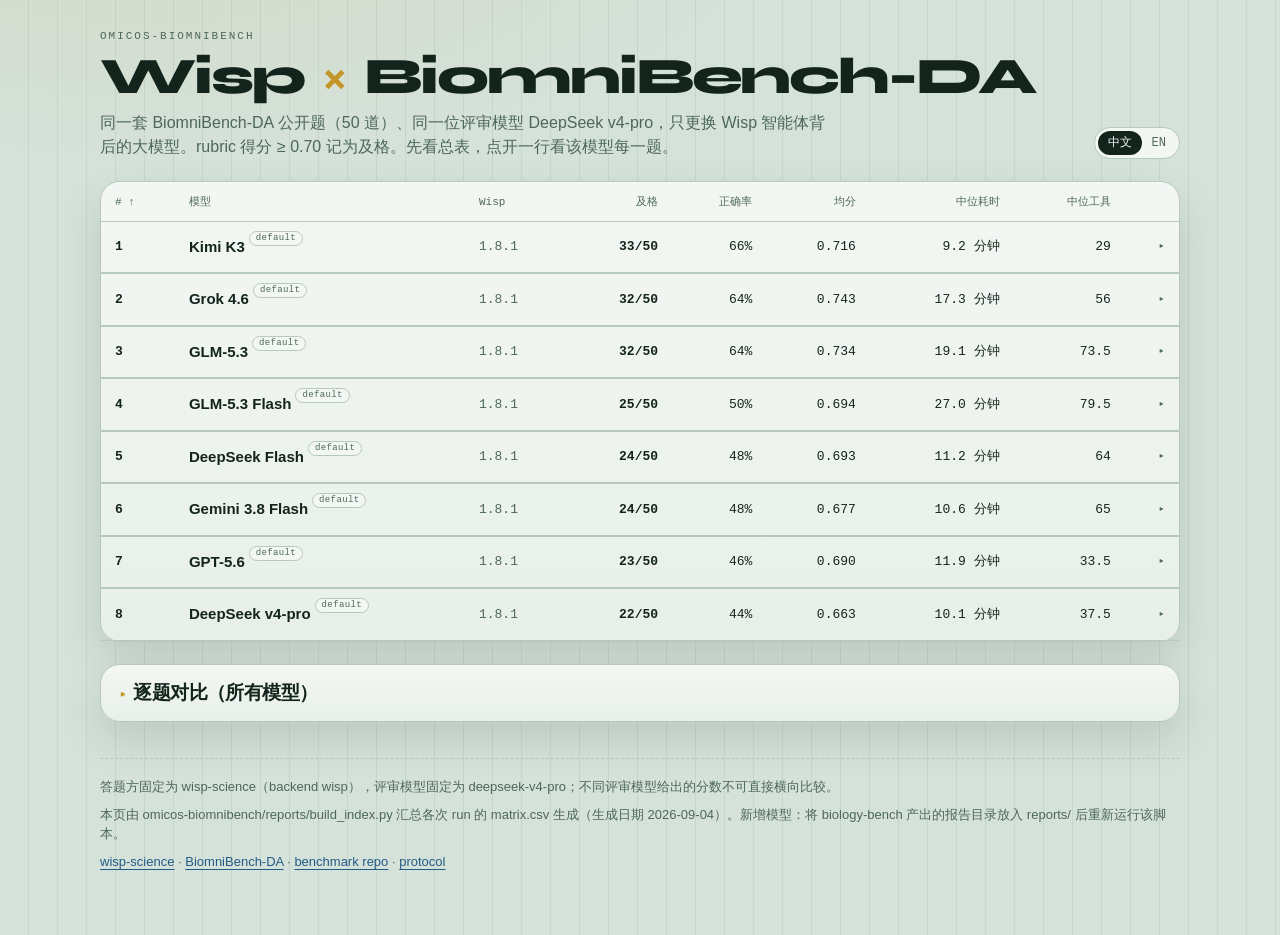
==== commit e1efc593: "Show reasoning effort as a badge on BiomniBench model names." ====
--- a/docs/index.html
+++ b/docs/index.html
@@ -175,10 +175,33 @@
       font-size: 13px;
       text-align: right;
     }
-    table.rank td:nth-child(2) {
+    table.rank td.model {
       font-family: var(--body);
       font-weight: 600;
       font-size: 15px;
+      overflow: visible;
+      padding-right: 52px;
+    }
+    .model-name {
+      position: relative;
+      display: inline-block;
+    }
+    .effort {
+      position: absolute;
+      left: 100%;
+      top: -0.55em;
+      margin-left: 4px;
+      font-family: var(--mono);
+      font-size: 9px;
+      font-weight: 500;
+      letter-spacing: .04em;
+      color: var(--muted);
+      line-height: 1;
+      padding: 2px 6px;
+      border: 1px solid var(--edge);
+      border-radius: 99px;
+      background: var(--plate);
+      white-space: nowrap;
     }
     table.rank td.ver {
       font-family: var(--mono);
@@ -632,7 +655,7 @@
       </div>
     </aside>
   </div>
-  <script type="application/json" id="bench-data">{"generated_at":"2026-09-04","generated_ts":"2026-09-04T03:10:38Z","protocol":{"agent":"wisp-science","backend":"wisp","judge":"deepseek-v4-pro","pass_threshold":0.7,"n_tasks":50,"n_models":8,"dataset":"BiomniBench-DA","dataset_url":"https://huggingface.co/datasets/phylobio/BiomniBench-DA","agent_url":"https://github.com/xuzhougeng/wisp-science","repo_url":"https://github.com/wisp-science/wisp-science-benchmark","protocol_url":"https://github.com/wisp-science/wisp-science-benchmark/blob/main/omicos-biomnibench/README.md"},"models":[{"id":"wisp-kimi-k3","label":"Kimi K3","wisp_version":"1.8.1","ran":50,"answered":50,"passed":33,"accuracy":0.66,"mean_score":0.7156,"median_score":0.74,"mean_elapsed_s":762.5427568952739,"median_elapsed_s":553.8785995701328,"mean_tool_calls":32.26,"median_tool_calls":29.0,"perfect":5},{"id":"wisp-grok-4.6","label":"Grok 4.6","wisp_version":"1.8.1","ran":50,"answered":50,"passed":32,"accuracy":0.64,"mean_score":0.7428,"median_score":0.78,"mean_elapsed_s":1178.351453275159,"median_elapsed_s":1037.538725502789,"mean_tool_calls":57.72,"median_tool_calls":56.0,"perfect":9},{"id":"wisp-glm-5.3","label":"GLM-5.3","wisp_version":"1.8.1","ran":50,"answered":50,"passed":32,"accuracy":0.64,"mean_score":0.7338,"median_score":0.77,"mean_elapsed_s":1447.5274944160878,"median_elapsed_s":1147.7872294560075,"mean_tool_calls":85.3,"median_tool_calls":73.5,"perfect":5},{"id":"wisp-glm-5.3-flash","label":"GLM-5.3 Flash","wisp_version":"1.8.1","ran":50,"answered":50,"passed":25,"accuracy":0.5,"mean_score":0.6944,"median_score":0.69,"mean_elapsed_s":2096.494638219625,"median_elapsed_s":1620.999378352426,"mean_tool_calls":84.4,"median_tool_calls":79.5,"perfect":7},{"id":"wisp-deepseek-flash-vision","label":"DeepSeek Flash","wisp_version":"1.8.1","ran":50,"answered":50,"passed":24,"accuracy":0.48,"mean_score":0.6928,"median_score":0.69,"mean_elapsed_s":904.795293523483,"median_elapsed_s":673.8689262224361,"mean_tool_calls":70.76,"median_tool_calls":64.0,"perfect":4},{"id":"wisp-gemini-3.8-flash","label":"Gemini 3.8 Flash","wisp_version":"1.8.1","ran":50,"answered":50,"passed":24,"accuracy":0.48,"mean_score":0.6768000000000001,"median_score":0.675,"mean_elapsed_s":780.0651274971664,"median_elapsed_s":634.7704987330362,"mean_tool_calls":66.5,"median_tool_calls":65.0,"perfect":3},{"id":"wisp-gpt-5.6-sol","label":"GPT-5.6","wisp_version":"1.8.1","ran":50,"answered":50,"passed":23,"accuracy":0.46,"mean_score":0.6904,"median_score":0.6799999999999999,"mean_elapsed_s":764.036622802876,"median_elapsed_s":712.948938857764,"mean_tool_calls":34.76,"median_tool_calls":33.5,"perfect":6},{"id":"wisp-deepseek-v4-pro","label":"DeepSeek v4-pro","wisp_version":"1.8.1","ran":50,"answered":50,"passed":22,"accuracy":0.44,"mean_score":0.6629999999999999,"median_score":0.67,"mean_elapsed_s":769.5312627518177,"median_elapsed_s":603.0156767275184,"mean_tool_calls":42.3,"median_tool_calls":37.5,"perfect":5}],"tasks":[{"id":"da-1-3","paper":1},{"id":"da-1-4","paper":1},{"id":"da-3-4","paper":3},{"id":"da-3-5","paper":3},{"id":"da-4-1","paper":4},{"id":"da-4-6","paper":4},{"id":"da-4-7","paper":4},{"id":"da-5-1","paper":5},{"id":"da-5-3","paper":5},{"id":"da-6-2","paper":6},{"id":"da-6-5","paper":6},{"id":"da-8-1","paper":8},{"id":"da-8-2","paper":8},{"id":"da-8-3","paper":8},{"id":"da-9-1","paper":9},{"id":"da-9-7","paper":9},{"id":"da-10-1","paper":10},{"id":"da-10-3","paper":10},{"id":"da-11-1","paper":11},{"id":"da-12-2","paper":12},{"id":"da-12-4","paper":12},{"id":"da-13-1","paper":13},{"id":"da-13-3","paper":13},{"id":"da-13-5","paper":13},{"id":"da-13-6","paper":13},{"id":"da-14-1","paper":14},{"id":"da-14-3","paper":14},{"id":"da-14-8","paper":14},{"id":"da-15-1","paper":15},{"id":"da-15-2","paper":15},{"id":"da-15-7","paper":15},{"id":"da-15-8","paper":15},{"id":"da-16-1","paper":16},{"id":"da-17-1","paper":17},{"id":"da-17-3","paper":17},{"id":"da-17-5","paper":17},{"id":"da-18-1","paper":18},{"id":"da-18-5","paper":18},{"id":"da-18-7","paper":18},{"id":"da-19-1","paper":19},{"id":"da-19-3","paper":19},{"id":"da-19-4","paper":19},{"id":"da-19-6","paper":19},{"id":"da-20-1","paper":20},{"id":"da-20-3","paper":20},{"id":"da-20-4","paper":20},{"id":"da-24-3","paper":24},{"id":"da-25-1","paper":25},{"id":"da-26-2","paper":26},{"id":"da-26-4","paper":26}],"cells":{"wisp-deepseek-flash-vision":{"da-1-3":{"score":0.92,"pass":true,"elapsed_s":1377.4066165983677,"tool_calls":89,"status":"ok"},"da-1-4":{"score":0.79,"pass":true,"elapsed_s":469.45063129998744,"tool_calls":47,"status":"ok"},"da-3-4":{"score":1.0,"pass":true,"elapsed_s":466.7709950786084,"tool_calls":47,"status":"ok"},"da-3-5":{"score":0.69,"pass":false,"elapsed_s":666.3313825447112,"tool_calls":43,"status":"ok"},"da-4-1":{"score":0.82,"pass":true,"elapsed_s":861.4723384883255,"tool_calls":62,"status":"ok"},"da-4-6":{"score":0.58,"pass":false,"elapsed_s":368.73796043358743,"tool_calls":45,"status":"ok"},"da-4-7":{"score":0.58,"pass":false,"elapsed_s":529.0965161249042,"tool_calls":57,"status":"ok"},"da-5-1":{"score":0.63,"pass":false,"elapsed_s":492.99797611124814,"tool_calls":68,"status":"ok"},"da-5-3":{"score":0.85,"pass":true,"elapsed_s":297.43236274830997,"tool_calls":39,"status":"ok"},"da-6-2":{"score":0.35,"pass":false,"elapsed_s":982.2832577507943,"tool_calls":82,"status":"ok"},"da-6-5":{"score":0.85,"pass":true,"elapsed_s":773.2418801039457,"tool_calls":60,"status":"ok"},"da-8-1":{"score":0.92,"pass":true,"elapsed_s":495.9794270694256,"tool_calls":58,"status":"ok"},"da-8-2":{"score":0.59,"pass":false,"elapsed_s":535.0759612582624,"tool_calls":52,"status":"ok"},"da-8-3":{"score":0.64,"pass":false,"elapsed_s":1403.3123076390475,"tool_calls":127,"status":"ok"},"da-9-1":{"score":0.59,"pass":false,"elapsed_s":690.0046373680234,"tool_calls":68,"status":"ok"},"da-9-7":{"score":0.58,"pass":false,"elapsed_s":482.6080582141876,"tool_calls":55,"status":"ok"},"da-10-1":{"score":0.52,"pass":false,"elapsed_s":1296.4763984568417,"tool_calls":104,"status":"ok"},"da-10-3":{"score":1.0,"pass":true,"elapsed_s":2664.9713892415166,"tool_calls":94,"status":"ok"},"da-11-1":{"score":0.86,"pass":true,"elapsed_s":2254.6098938435316,"tool_calls":140,"status":"ok"},"da-12-2":{"score":0.57,"pass":false,"elapsed_s":262.0470759421587,"tool_calls":26,"status":"ok"},"da-12-4":{"score":1.0,"pass":true,"elapsed_s":692.0109185446054,"tool_calls":65,"status":"ok"},"da-13-1":{"score":0.69,"pass":false,"elapsed_s":933.1805744469166,"tool_calls":65,"status":"ok"},"da-13-3":{"score":0.78,"pass":true,"elapsed_s":310.5220420639962,"tool_calls":26,"status":"ok"},"da-13-5":{"score":0.6,"pass":false,"elapsed_s":2057.435946358368,"tool_calls":54,"status":"ok"},"da-13-6":{"score":0.5,"pass":false,"elapsed_s":530.3034535367042,"tool_calls":39,"status":"ok"},"da-14-1":{"score":0.8,"pass":true,"elapsed_s":464.84182194806635,"tool_calls":47,"status":"ok"},"da-14-3":{"score":1.0,"pass":true,"elapsed_s":635.281316999346,"tool_calls":69,"status":"ok"},"da-14-8":{"score":0.68,"pass":false,"elapsed_s":733.602295730263,"tool_calls":72,"status":"ok"},"da-15-1":{"score":0.8,"pass":true,"elapsed_s":660.9246275108308,"tool_calls":70,"status":"ok"},"da-15-2":{"score":0.55,"pass":false,"elapsed_s":1892.0333663839847,"tool_calls":103,"status":"ok"},"da-15-7":{"score":0.6,"pass":false,"elapsed_s":475.0773611124605,"tool_calls":43,"status":"ok"},"da-15-8":{"score":0.7,"pass":true,"elapsed_s":621.746902199462,"tool_calls":58,"status":"ok"},"da-16-1":{"score":0.85,"pass":true,"elapsed_s":851.5110128056258,"tool_calls":109,"status":"ok"},"da-17-1":{"score":0.84,"pass":true,"elapsed_s":525.2647308725864,"tool_calls":63,"status":"ok"},"da-17-3":{"score":0.81,"pass":true,"elapsed_s":641.0476043578237,"tool_calls":63,"status":"ok"},"da-17-5":{"score":0.72,"pass":true,"elapsed_s":447.56413605995476,"tool_calls":51,"status":"ok"},"da-18-1":{"score":0.92,"pass":true,"elapsed_s":434.8714045844972,"tool_calls":45,"status":"ok"},"da-18-5":{"score":0.51,"pass":false,"elapsed_s":1722.8527429662645,"tool_calls":65,"status":"ok"},"da-18-7":{"score":0.62,"pass":false,"elapsed_s":797.4400784056634,"tool_calls":69,"status":"ok"},"da-19-1":{"score":0.8,"pass":true,"elapsed_s":254.40925040468574,"tool_calls":30,"status":"ok"},"da-19-3":{"score":0.9,"pass":true,"elapsed_s":795.4343267735094,"tool_calls":120,"status":"ok"},"da-19-4":{"score":0.55,"pass":false,"elapsed_s":665.1425206623971,"tool_calls":87,"status":"ok"},"da-19-6":{"score":0.87,"pass":true,"elapsed_s":681.406469900161,"tool_calls":58,"status":"ok"},"da-20-1":{"score":0.51,"pass":false,"elapsed_s":728.4892822355032,"tool_calls":70,"status":"ok"},"da-20-3":{"score":0.73,"pass":true,"elapsed_s":621.3204729966819,"tool_calls":50,"status":"ok"},"da-20-4":{"score":0.28,"pass":false,"elapsed_s":1463.3895169980824,"tool_calls":119,"status":"ok"},"da-24-3":{"score":0.2,"pass":false,"elapsed_s":1127.5668495688587,"tool_calls":78,"status":"ok"},"da-25-1":{"score":0.61,"pass":false,"elapsed_s":835.2252138126642,"tool_calls":69,"status":"ok"},"da-26-2":{"score":0.35,"pass":false,"elapsed_s":1230.0651882477105,"tool_calls":116,"status":"ok"},"da-26-4":{"score":0.54,"pass":false,"elapsed_s":4039.4961813706905,"tool_calls":202,"status":"ok"}},"wisp-deepseek-v4-pro":{"da-1-3":{"score":0.8,"pass":true,"elapsed_s":521.7337079364806,"tool_calls":41,"status":"ok"},"da-1-4":{"score":0.79,"pass":true,"elapsed_s":444.9621158801019,"tool_calls":29,"status":"ok"},"da-3-4":{"score":1.0,"pass":true,"elapsed_s":334.536034617573,"tool_calls":40,"status":"ok"},"da-3-5":{"score":0.61,"pass":false,"elapsed_s":645.4390967022628,"tool_calls":52,"status":"ok"},"da-4-1":{"score":0.93,"pass":true,"elapsed_s":427.1540150102228,"tool_calls":31,"status":"ok"},"da-4-6":{"score":0.48,"pass":false,"elapsed_s":347.97538354061544,"tool_calls":30,"status":"ok"},"da-4-7":{"score":0.51,"pass":false,"elapsed_s":513.059831995517,"tool_calls":27,"status":"ok"},"da-5-1":{"score":0.68,"pass":false,"elapsed_s":327.58433088473976,"tool_calls":34,"status":"ok"},"da-5-3":{"score":0.6,"pass":false,"elapsed_s":316.29482706449926,"tool_calls":37,"status":"ok"},"da-6-2":{"score":0.35,"pass":false,"elapsed_s":1146.1366179380566,"tool_calls":53,"status":"ok"},"da-6-5":{"score":0.69,"pass":false,"elapsed_s":1212.298982264474,"tool_calls":35,"status":"ok"},"da-8-1":{"score":0.84,"pass":true,"elapsed_s":1350.0316087473184,"tool_calls":45,"status":"ok"},"da-8-2":{"score":0.44,"pass":false,"elapsed_s":490.2907123360783,"tool_calls":35,"status":"ok"},"da-8-3":{"score":0.5,"pass":false,"elapsed_s":1097.9762173537165,"tool_calls":46,"status":"ok"},"da-9-1":{"score":0.66,"pass":false,"elapsed_s":527.7406664565206,"tool_calls":39,"status":"ok"},"da-9-7":{"score":0.58,"pass":false,"elapsed_s":449.04906593076885,"tool_calls":33,"status":"ok"},"da-10-1":{"score":0.66,"pass":false,"elapsed_s":720.6013662759215,"tool_calls":36,"status":"ok"},"da-10-3":{"score":1.0,"pass":true,"elapsed_s":806.886176744476,"tool_calls":38,"status":"ok"},"da-11-1":{"score":0.93,"pass":true,"elapsed_s":2381.1343921907246,"tool_calls":93,"status":"ok"},"da-12-2":{"score":0.6,"pass":false,"elapsed_s":335.1686421073973,"tool_calls":34,"status":"ok"},"da-12-4":{"score":1.0,"pass":true,"elapsed_s":823.3597071990371,"tool_calls":31,"status":"ok"},"da-13-1":{"score":0.95,"pass":true,"elapsed_s":603.2349796686321,"tool_calls":48,"status":"ok"},"da-13-3":{"score":0.78,"pass":true,"elapsed_s":287.9220201931894,"tool_calls":19,"status":"ok"},"da-13-5":{"score":0.4,"pass":false,"elapsed_s":445.89508169703186,"tool_calls":28,"status":"ok"},"da-13-6":{"score":0.7,"pass":true,"elapsed_s":507.6852236595005,"tool_calls":31,"status":"ok"},"da-14-1":{"score":1.0,"pass":true,"elapsed_s":455.5073599591851,"tool_calls":35,"status":"ok"},"da-14-3":{"score":1.0,"pass":true,"elapsed_s":521.132383685559,"tool_calls":34,"status":"ok"},"da-14-8":{"score":0.76,"pass":true,"elapsed_s":940.9664682410657,"tool_calls":46,"status":"ok"},"da-15-1":{"score":0.9,"pass":true,"elapsed_s":665.1902703437954,"tool_calls":48,"status":"ok"},"da-15-2":{"score":0.42,"pass":false,"elapsed_s":1475.8463049884886,"tool_calls":66,"status":"ok"},"da-15-7":{"score":0.67,"pass":false,"elapsed_s":494.4974876344204,"tool_calls":35,"status":"ok"},"da-15-8":{"score":0.6,"pass":false,"elapsed_s":761.5379845444113,"tool_calls":38,"status":"ok"},"da-16-1":{"score":0.85,"pass":true,"elapsed_s":703.7083344347775,"tool_calls":53,"status":"ok"},"da-17-1":{"score":0.84,"pass":true,"elapsed_s":439.21761748194695,"tool_calls":34,"status":"ok"},"da-17-3":{"score":0.73,"pass":true,"elapsed_s":998.1012915503234,"tool_calls":54,"status":"ok"},"da-17-5":{"score":0.82,"pass":true,"elapsed_s":1293.4964781273156,"tool_calls":73,"status":"ok"},"da-18-1":{"score":0.8,"pass":true,"elapsed_s":518.1768335625529,"tool_calls":34,"status":"ok"},"da-18-5":{"score":0.36,"pass":false,"elapsed_s":810.8969122134149,"tool_calls":28,"status":"ok"},"da-18-7":{"score":0.67,"pass":false,"elapsed_s":602.7963737864047,"tool_calls":36,"status":"ok"},"da-19-1":{"score":0.72,"pass":true,"elapsed_s":191.67456411384046,"tool_calls":18,"status":"ok"},"da-19-3":{"score":0.57,"pass":false,"elapsed_s":510.537106718868,"tool_calls":46,"status":"ok"},"da-19-4":{"score":0.5,"pass":false,"elapsed_s":866.0880454536527,"tool_calls":65,"status":"ok"},"da-19-6":{"score":0.87,"pass":true,"elapsed_s":332.2703016847372,"tool_calls":29,"status":"ok"},"da-20-1":{"score":0.38,"pass":false,"elapsed_s":946.3392547052354,"tool_calls":45,"status":"ok"},"da-20-3":{"score":0.52,"pass":false,"elapsed_s":586.9740588404238,"tool_calls":36,"status":"ok"},"da-20-4":{"score":0.2,"pass":false,"elapsed_s":825.4221134223044,"tool_calls":44,"status":"ok"},"da-24-3":{"score":0.25,"pass":false,"elapsed_s":744.2591366525739,"tool_calls":51,"status":"ok"},"da-25-1":{"score":0.3,"pass":false,"elapsed_s":733.689402056858,"tool_calls":56,"status":"ok"},"da-26-2":{"score":0.38,"pass":false,"elapsed_s":1216.7615982685238,"tool_calls":65,"status":"ok"},"da-26-4":{"score":0.56,"pass":false,"elapsed_s":3777.32465072535,"tool_calls":81,"status":"ok"}},"wisp-gemini-3.8-flash":{"da-1-3":{"score":0.92,"pass":true,"elapsed_s":362.3421834912151,"tool_calls":44,"status":"ok"},"da-1-4":{"score":0.79,"pass":true,"elapsed_s":207.54087965376675,"tool_calls":39,"status":"ok"},"da-3-4":{"score":0.89,"pass":true,"elapsed_s":638.2538895811886,"tool_calls":38,"status":"ok"},"da-3-5":{"score":0.56,"pass":false,"elapsed_s":290.43966935761273,"tool_calls":60,"status":"ok"},"da-4-1":{"score":0.73,"pass":true,"elapsed_s":623.7521635629237,"tool_calls":42,"status":"ok"},"da-4-6":{"score":0.65,"pass":false,"elapsed_s":354.40165643952787,"tool_calls":60,"status":"ok"},"da-4-7":{"score":0.67,"pass":false,"elapsed_s":1856.6432462204248,"tool_calls":70,"status":"ok"},"da-5-1":{"score":0.84,"pass":true,"elapsed_s":290.97548785991967,"tool_calls":51,"status":"ok"},"da-5-3":{"score":0.74,"pass":true,"elapsed_s":360.89152625389397,"tool_calls":42,"status":"ok"},"da-6-2":{"score":0.32,"pass":false,"elapsed_s":1069.570380628109,"tool_calls":77,"status":"ok"},"da-6-5":{"score":0.51,"pass":false,"elapsed_s":2655.890198033303,"tool_calls":76,"status":"ok"},"da-8-1":{"score":0.86,"pass":true,"elapsed_s":875.3234645519406,"tool_calls":44,"status":"ok"},"da-8-2":{"score":0.59,"pass":false,"elapsed_s":805.8067834079266,"tool_calls":80,"status":"ok"},"da-8-3":{"score":0.8,"pass":true,"elapsed_s":1368.0686006695032,"tool_calls":112,"status":"ok"},"da-9-1":{"score":0.42,"pass":false,"elapsed_s":541.4749583825469,"tool_calls":66,"status":"ok"},"da-9-7":{"score":0.68,"pass":false,"elapsed_s":1244.7249550037086,"tool_calls":56,"status":"ok"},"da-10-1":{"score":0.66,"pass":false,"elapsed_s":1187.6702751852572,"tool_calls":73,"status":"ok"},"da-10-3":{"score":0.89,"pass":true,"elapsed_s":445.7825174294412,"tool_calls":71,"status":"ok"},"da-11-1":{"score":0.93,"pass":true,"elapsed_s":2209.5456213504076,"tool_calls":139,"status":"ok"},"da-12-2":{"score":0.87,"pass":true,"elapsed_s":144.31598841957748,"tool_calls":31,"status":"ok"},"da-12-4":{"score":0.57,"pass":false,"elapsed_s":282.7055771332234,"tool_calls":53,"status":"ok"},"da-13-1":{"score":1.0,"pass":true,"elapsed_s":509.08283684030175,"tool_calls":96,"status":"ok"},"da-13-3":{"score":0.87,"pass":true,"elapsed_s":173.25955495610833,"tool_calls":31,"status":"ok"},"da-13-5":{"score":0.5,"pass":false,"elapsed_s":416.90903416089714,"tool_calls":54,"status":"ok"},"da-13-6":{"score":0.8,"pass":true,"elapsed_s":293.13065473921597,"tool_calls":55,"status":"ok"},"da-14-1":{"score":0.51,"pass":false,"elapsed_s":192.49041098356247,"tool_calls":35,"status":"ok"},"da-14-3":{"score":0.86,"pass":true,"elapsed_s":372.6588897090405,"tool_calls":76,"status":"ok"},"da-14-8":{"score":0.58,"pass":false,"elapsed_s":598.457438306883,"tool_calls":92,"status":"ok"},"da-15-1":{"score":0.9,"pass":true,"elapsed_s":667.9283612295985,"tool_calls":69,"status":"ok"},"da-15-2":{"score":0.7,"pass":true,"elapsed_s":837.5092994812876,"tool_calls":58,"status":"ok"},"da-15-7":{"score":0.6,"pass":false,"elapsed_s":929.2652603629977,"tool_calls":53,"status":"ok"},"da-15-8":{"score":0.42,"pass":false,"elapsed_s":320.2682856861502,"tool_calls":47,"status":"ok"},"da-16-1":{"score":0.82,"pass":true,"elapsed_s":946.5330884102732,"tool_calls":69,"status":"ok"},"da-17-1":{"score":0.78,"pass":true,"elapsed_s":631.2871078848839,"tool_calls":78,"status":"ok"},"da-17-3":{"score":0.82,"pass":true,"elapsed_s":925.78483007662,"tool_calls":73,"status":"ok"},"da-17-5":{"score":0.64,"pass":false,"elapsed_s":669.6974702775478,"tool_calls":67,"status":"ok"},"da-18-1":{"score":1.0,"pass":true,"elapsed_s":575.8738344162703,"tool_calls":63,"status":"ok"},"da-18-5":{"score":0.59,"pass":false,"elapsed_s":1460.5651831962168,"tool_calls":83,"status":"ok"},"da-18-7":{"score":0.65,"pass":false,"elapsed_s":1292.0707975719124,"tool_calls":90,"status":"ok"},"da-19-1":{"score":0.71,"pass":true,"elapsed_s":214.70165760815144,"tool_calls":28,"status":"ok"},"da-19-3":{"score":0.67,"pass":false,"elapsed_s":488.2485683057457,"tool_calls":52,"status":"ok"},"da-19-4":{"score":0.45,"pass":false,"elapsed_s":1054.210220726207,"tool_calls":99,"status":"ok"},"da-19-6":{"score":0.37,"pass":false,"elapsed_s":511.4902391266078,"tool_calls":64,"status":"ok"},"da-20-1":{"score":0.31,"pass":false,"elapsed_s":1045.6603730563074,"tool_calls":47,"status":"ok"},"da-20-3":{"score":0.81,"pass":true,"elapsed_s":597.0049346424639,"tool_calls":70,"status":"ok"},"da-20-4":{"score":0.15,"pass":false,"elapsed_s":862.3823233339936,"tool_calls":42,"status":"ok"},"da-24-3":{"score":0.4,"pass":false,"elapsed_s":848.5280027203262,"tool_calls":96,"status":"ok"},"da-25-1":{"score":1.0,"pass":true,"elapsed_s":920.6540987752378,"tool_calls":68,"status":"ok"},"da-26-2":{"score":0.43,"pass":false,"elapsed_s":772.6413550470024,"tool_calls":91,"status":"ok"},"da-26-4":{"score":0.61,"pass":false,"elapsed_s":2058.8422406110913,"tool_calls":155,"status":"ok"}},"wisp-glm-5.3":{"da-1-3":{"score":0.78,"pass":true,"elapsed_s":1994.1267991382629,"tool_calls":183,"status":"ok"},"da-1-4":{"score":0.86,"pass":true,"elapsed_s":831.3587034139782,"tool_calls":32,"status":"ok"},"da-3-4":{"score":1.0,"pass":true,"elapsed_s":386.97392796352506,"tool_calls":43,"status":"ok"},"da-3-5":{"score":0.87,"pass":true,"elapsed_s":631.5139093585312,"tool_calls":56,"status":"ok"},"da-4-1":{"score":0.82,"pass":true,"elapsed_s":618.5740452595055,"tool_calls":59,"status":"ok"},"da-4-6":{"score":0.65,"pass":false,"elapsed_s":414.9646242521703,"tool_calls":21,"status":"ok"},"da-4-7":{"score":0.67,"pass":false,"elapsed_s":840.4597118236125,"tool_calls":52,"status":"ok"},"da-5-1":{"score":0.61,"pass":false,"elapsed_s":397.12637292966247,"tool_calls":41,"status":"ok"},"da-5-3":{"score":0.95,"pass":true,"elapsed_s":380.0062133092433,"tool_calls":31,"status":"ok"},"da-6-2":{"score":0.35,"pass":false,"elapsed_s":1233.796374399215,"tool_calls":120,"status":"ok"},"da-6-5":{"score":0.67,"pass":false,"elapsed_s":1956.667453987524,"tool_calls":100,"status":"ok"},"da-8-1":{"score":0.82,"pass":true,"elapsed_s":774.8956678193063,"tool_calls":61,"status":"ok"},"da-8-2":{"score":0.75,"pass":true,"elapsed_s":454.7503629196435,"tool_calls":46,"status":"ok"},"da-8-3":{"score":0.77,"pass":true,"elapsed_s":1396.3159092124552,"tool_calls":92,"status":"ok"},"da-9-1":{"score":0.88,"pass":true,"elapsed_s":1019.879257697612,"tool_calls":70,"status":"ok"},"da-9-7":{"score":0.68,"pass":false,"elapsed_s":469.89573760330677,"tool_calls":53,"status":"ok"},"da-10-1":{"score":0.77,"pass":true,"elapsed_s":2739.4788263645023,"tool_calls":92,"status":"ok"},"da-10-3":{"score":0.86,"pass":true,"elapsed_s":1490.9263063129038,"tool_calls":75,"status":"ok"},"da-11-1":{"score":0.86,"pass":true,"elapsed_s":4900.857257073745,"tool_calls":203,"status":"ok"},"da-12-2":{"score":0.75,"pass":true,"elapsed_s":470.679280532524,"tool_calls":39,"status":"ok"},"da-12-4":{"score":0.66,"pass":false,"elapsed_s":1195.185418624431,"tool_calls":40,"status":"ok"},"da-13-1":{"score":0.95,"pass":true,"elapsed_s":2315.1560617294163,"tool_calls":136,"status":"ok"},"da-13-3":{"score":0.87,"pass":true,"elapsed_s":657.5882836487144,"tool_calls":61,"status":"ok"},"da-13-5":{"score":0.8,"pass":true,"elapsed_s":1303.6632907558233,"tool_calls":114,"status":"ok"},"da-13-6":{"score":0.7,"pass":true,"elapsed_s":1055.4973637405783,"tool_calls":60,"status":"ok"},"da-14-1":{"score":1.0,"pass":true,"elapsed_s":1560.758971342817,"tool_calls":110,"status":"ok"},"da-14-3":{"score":0.85,"pass":true,"elapsed_s":925.2004875671118,"tool_calls":34,"status":"ok"},"da-14-8":{"score":0.58,"pass":false,"elapsed_s":1234.64816984348,"tool_calls":96,"status":"ok"},"da-15-1":{"score":1.0,"pass":true,"elapsed_s":2319.899376122281,"tool_calls":115,"status":"ok"},"da-15-2":{"score":0.85,"pass":true,"elapsed_s":1496.9392817355692,"tool_calls":120,"status":"ok"},"da-15-7":{"score":0.7,"pass":true,"elapsed_s":694.1069780960679,"tool_calls":74,"status":"ok"},"da-15-8":{"score":0.57,"pass":false,"elapsed_s":583.7892775610089,"tool_calls":61,"status":"ok"},"da-16-1":{"score":1.0,"pass":true,"elapsed_s":2290.305882755667,"tool_calls":136,"status":"ok"},"da-17-1":{"score":0.84,"pass":true,"elapsed_s":1198.7363106515259,"tool_calls":155,"status":"ok"},"da-17-3":{"score":0.81,"pass":true,"elapsed_s":1745.1252409536391,"tool_calls":73,"status":"ok"},"da-17-5":{"score":0.9,"pass":true,"elapsed_s":3449.0861708186567,"tool_calls":146,"status":"ok"},"da-18-1":{"score":1.0,"pass":true,"elapsed_s":573.3642533626407,"tool_calls":51,"status":"ok"},"da-18-5":{"score":0.66,"pass":false,"elapsed_s":810.3938636463135,"tool_calls":44,"status":"ok"},"da-18-7":{"score":0.52,"pass":false,"elapsed_s":801.4530815910548,"tool_calls":45,"status":"ok"},"da-19-1":{"score":0.72,"pass":true,"elapsed_s":642.8493582010269,"tool_calls":32,"status":"ok"},"da-19-3":{"score":0.62,"pass":false,"elapsed_s":878.3136382848024,"tool_calls":94,"status":"ok"},"da-19-4":{"score":0.7,"pass":true,"elapsed_s":1619.3128400240093,"tool_calls":50,"status":"ok"},"da-19-6":{"score":0.87,"pass":true,"elapsed_s":2346.67998274602,"tool_calls":90,"status":"ok"},"da-20-1":{"score":0.28,"pass":false,"elapsed_s":1376.5240922309458,"tool_calls":91,"status":"ok"},"da-20-3":{"score":0.81,"pass":true,"elapsed_s":1100.389040287584,"tool_calls":58,"status":"ok"},"da-20-4":{"score":0.15,"pass":false,"elapsed_s":2420.550083756447,"tool_calls":128,"status":"ok"},"da-24-3":{"score":0.23,"pass":false,"elapsed_s":4173.303713925183,"tool_calls":162,"status":"ok"},"da-25-1":{"score":0.64,"pass":false,"elapsed_s":1274.347220852971,"tool_calls":96,"status":"ok"},"da-26-2":{"score":0.43,"pass":false,"elapsed_s":990.2841439861804,"tool_calls":107,"status":"ok"},"da-26-4":{"score":0.61,"pass":false,"elapsed_s":5939.676100591198,"tool_calls":217,"status":"ok"}},"wisp-glm-5.3-flash":{"da-1-3":{"score":0.92,"pass":true,"elapsed_s":4307.805793022737,"tool_calls":147,"status":"ok"},"da-1-4":{"score":0.9,"pass":true,"elapsed_s":1637.2345784511417,"tool_calls":80,"status":"ok"},"da-3-4":{"score":1.0,"pass":true,"elapsed_s":1243.35820620507,"tool_calls":68,"status":"ok"},"da-3-5":{"score":0.79,"pass":true,"elapsed_s":2592.275596914813,"tool_calls":75,"status":"ok"},"da-4-1":{"score":0.82,"pass":true,"elapsed_s":1083.8307486679405,"tool_calls":61,"status":"ok"},"da-4-6":{"score":0.65,"pass":false,"elapsed_s":886.8709474503994,"tool_calls":60,"status":"ok"},"da-4-7":{"score":0.6,"pass":false,"elapsed_s":1648.4161981120706,"tool_calls":79,"status":"ok"},"da-5-1":{"score":0.75,"pass":true,"elapsed_s":1087.2331346515566,"tool_calls":38,"status":"ok"},"da-5-3":{"score":0.85,"pass":true,"elapsed_s":2027.8870217446238,"tool_calls":37,"status":"ok"},"da-6-2":{"score":0.35,"pass":false,"elapsed_s":8081.168590053916,"tool_calls":191,"status":"ok"},"da-6-5":{"score":0.57,"pass":false,"elapsed_s":4480.652012499049,"tool_calls":140,"status":"ok"},"da-8-1":{"score":0.71,"pass":true,"elapsed_s":1413.8854394294322,"tool_calls":60,"status":"ok"},"da-8-2":{"score":0.49,"pass":false,"elapsed_s":1434.818864863366,"tool_calls":60,"status":"ok"},"da-8-3":{"score":1.0,"pass":true,"elapsed_s":1597.6771264392883,"tool_calls":108,"status":"ok"},"da-9-1":{"score":0.73,"pass":true,"elapsed_s":1565.498960794881,"tool_calls":81,"status":"ok"},"da-9-7":{"score":0.58,"pass":false,"elapsed_s":688.5357865616679,"tool_calls":37,"status":"ok"},"da-10-1":{"score":0.6,"pass":false,"elapsed_s":1251.2477057632059,"tool_calls":102,"status":"ok"},"da-10-3":{"score":1.0,"pass":true,"elapsed_s":2234.981597257778,"tool_calls":86,"status":"ok"},"da-11-1":{"score":0.74,"pass":true,"elapsed_s":4477.839089816436,"tool_calls":108,"status":"ok"},"da-12-2":{"score":0.82,"pass":true,"elapsed_s":922.6644898150116,"tool_calls":32,"status":"ok"},"da-12-4":{"score":0.73,"pass":true,"elapsed_s":1282.7694209422916,"tool_calls":44,"status":"ok"},"da-13-1":{"score":1.0,"pass":true,"elapsed_s":2893.3047565650195,"tool_calls":119,"status":"ok"},"da-13-3":{"score":1.0,"pass":true,"elapsed_s":1142.7436823882163,"tool_calls":34,"status":"ok"},"da-13-5":{"score":0.6,"pass":false,"elapsed_s":1275.9080033488572,"tool_calls":27,"status":"ok"},"da-13-6":{"score":0.7,"pass":true,"elapsed_s":979.0908251814544,"tool_calls":37,"status":"ok"},"da-14-1":{"score":0.9,"pass":true,"elapsed_s":718.7917899154127,"tool_calls":61,"status":"ok"},"da-14-3":{"score":1.0,"pass":true,"elapsed_s":607.5725348759443,"tool_calls":32,"status":"ok"},"da-14-8":{"score":0.65,"pass":false,"elapsed_s":633.4586982298642,"tool_calls":40,"status":"ok"},"da-15-1":{"score":1.0,"pass":true,"elapsed_s":2299.862671043724,"tool_calls":82,"status":"ok"},"da-15-2":{"score":0.75,"pass":true,"elapsed_s":4521.508612770587,"tool_calls":169,"status":"ok"},"da-15-7":{"score":0.4,"pass":false,"elapsed_s":1455.1558859422803,"tool_calls":103,"status":"ok"},"da-15-8":{"score":0.42,"pass":false,"elapsed_s":707.8343920018524,"tool_calls":33,"status":"ok"},"da-16-1":{"score":0.93,"pass":true,"elapsed_s":1141.3149538487196,"tool_calls":71,"status":"ok"},"da-17-1":{"score":0.76,"pass":true,"elapsed_s":2472.0798852648586,"tool_calls":115,"status":"ok"},"da-17-3":{"score":0.58,"pass":false,"elapsed_s":3468.025639278814,"tool_calls":110,"status":"ok"},"da-17-5":{"score":0.61,"pass":false,"elapsed_s":4382.057758826762,"tool_calls":211,"status":"ok"},"da-18-1":{"score":0.82,"pass":true,"elapsed_s":1258.4931077677757,"tool_calls":76,"status":"ok"},"da-18-5":{"score":0.51,"pass":false,"elapsed_s":1443.3958434630185,"tool_calls":23,"status":"ok"},"da-18-7":{"score":0.67,"pass":false,"elapsed_s":1661.643447831273,"tool_calls":48,"status":"ok"},"da-19-1":{"score":0.63,"pass":false,"elapsed_s":261.41346249729395,"tool_calls":16,"status":"ok"},"da-19-3":{"score":0.9,"pass":true,"elapsed_s":2839.81166703254,"tool_calls":100,"status":"ok"},"da-19-4":{"score":0.55,"pass":false,"elapsed_s":2406.536431076005,"tool_calls":75,"status":"ok"},"da-19-6":{"score":0.61,"pass":false,"elapsed_s":1898.2777281813323,"tool_calls":100,"status":"ok"},"da-20-1":{"score":0.28,"pass":false,"elapsed_s":2102.350426439196,"tool_calls":85,"status":"ok"},"da-20-3":{"score":0.68,"pass":false,"elapsed_s":2231.9105146881193,"tool_calls":119,"status":"ok"},"da-20-4":{"score":0.43,"pass":false,"elapsed_s":6627.182125644758,"tool_calls":211,"status":"ok"},"da-24-3":{"score":0.25,"pass":false,"elapsed_s":2208.313790719956,"tool_calls":101,"status":"ok"},"da-25-1":{"score":0.55,"pass":false,"elapsed_s":1718.7482193037868,"tool_calls":113,"status":"ok"},"da-26-2":{"score":0.38,"pass":false,"elapsed_s":1604.7641782537103,"tool_calls":107,"status":"ok"},"da-26-4":{"score":0.56,"pass":false,"elapsed_s":1916.5295691434294,"tool_calls":108,"status":"ok"}},"wisp-gpt-5.6-sol":{"da-1-3":{"score":0.75,"pass":true,"elapsed_s":732.8450622111559,"tool_calls":29,"status":"ok"},"da-1-4":{"score":0.85,"pass":true,"elapsed_s":714.3533490970731,"tool_calls":31,"status":"ok"},"da-3-4":{"score":0.89,"pass":true,"elapsed_s":688.1729820538312,"tool_calls":43,"status":"ok"},"da-3-5":{"score":0.79,"pass":true,"elapsed_s":959.1721105631441,"tool_calls":66,"status":"ok"},"da-4-1":{"score":0.82,"pass":true,"elapsed_s":812.449053408578,"tool_calls":43,"status":"ok"},"da-4-6":{"score":0.58,"pass":false,"elapsed_s":827.778958497569,"tool_calls":27,"status":"ok"},"da-4-7":{"score":0.69,"pass":false,"elapsed_s":1013.8662084154785,"tool_calls":24,"status":"ok"},"da-5-1":{"score":0.67,"pass":false,"elapsed_s":540.2042954787612,"tool_calls":20,"status":"ok"},"da-5-3":{"score":0.7,"pass":true,"elapsed_s":1130.9478919357061,"tool_calls":35,"status":"ok"},"da-6-2":{"score":0.37,"pass":false,"elapsed_s":725.9892875161022,"tool_calls":33,"status":"ok"},"da-6-5":{"score":0.66,"pass":false,"elapsed_s":708.3197341430932,"tool_calls":31,"status":"ok"},"da-8-1":{"score":0.86,"pass":true,"elapsed_s":547.1371783036739,"tool_calls":26,"status":"ok"},"da-8-2":{"score":0.59,"pass":false,"elapsed_s":673.3636893201619,"tool_calls":36,"status":"ok"},"da-8-3":{"score":0.64,"pass":false,"elapsed_s":624.6784148700535,"tool_calls":32,"status":"ok"},"da-9-1":{"score":0.42,"pass":false,"elapsed_s":583.533545024693,"tool_calls":31,"status":"ok"},"da-9-7":{"score":0.69,"pass":false,"elapsed_s":612.9171648174524,"tool_calls":35,"status":"ok"},"da-10-1":{"score":0.54,"pass":false,"elapsed_s":994.7943173032254,"tool_calls":28,"status":"ok"},"da-10-3":{"score":1.0,"pass":true,"elapsed_s":1169.3008619584143,"tool_calls":47,"status":"ok"},"da-11-1":{"score":0.61,"pass":false,"elapsed_s":1165.8734999019653,"tool_calls":48,"status":"ok"},"da-12-2":{"score":0.75,"pass":true,"elapsed_s":633.653711963445,"tool_calls":25,"status":"ok"},"da-12-4":{"score":0.86,"pass":true,"elapsed_s":813.3788120839745,"tool_calls":35,"status":"ok"},"da-13-1":{"score":0.95,"pass":true,"elapsed_s":660.8318330887705,"tool_calls":29,"status":"ok"},"da-13-3":{"score":0.64,"pass":false,"elapsed_s":434.2180351745337,"tool_calls":28,"status":"ok"},"da-13-5":{"score":0.7,"pass":true,"elapsed_s":711.5445286184549,"tool_calls":35,"status":"ok"},"da-13-6":{"score":0.9,"pass":true,"elapsed_s":542.5934711452574,"tool_calls":28,"status":"ok"},"da-14-1":{"score":1.0,"pass":true,"elapsed_s":768.2677385788411,"tool_calls":34,"status":"ok"},"da-14-3":{"score":1.0,"pass":true,"elapsed_s":526.1197799257934,"tool_calls":30,"status":"ok"},"da-14-8":{"score":0.58,"pass":false,"elapsed_s":471.3723312802613,"tool_calls":21,"status":"ok"},"da-15-1":{"score":1.0,"pass":true,"elapsed_s":888.2292503230274,"tool_calls":36,"status":"ok"},"da-15-2":{"score":0.58,"pass":false,"elapsed_s":942.5383273623884,"tool_calls":36,"status":"ok"},"da-15-7":{"score":0.67,"pass":false,"elapsed_s":534.7337686438113,"tool_calls":28,"status":"ok"},"da-15-8":{"score":0.55,"pass":false,"elapsed_s":563.7858821433038,"tool_calls":22,"status":"ok"},"da-16-1":{"score":1.0,"pass":true,"elapsed_s":809.9690340571105,"tool_calls":44,"status":"ok"},"da-17-1":{"score":0.84,"pass":true,"elapsed_s":708.4050614554435,"tool_calls":48,"status":"ok"},"da-17-3":{"score":0.9,"pass":true,"elapsed_s":1127.5355923268944,"tool_calls":49,"status":"ok"},"da-17-5":{"score":0.81,"pass":true,"elapsed_s":787.9977429658175,"tool_calls":37,"status":"ok"},"da-18-1":{"score":1.0,"pass":true,"elapsed_s":631.5508341565728,"tool_calls":22,"status":"ok"},"da-18-5":{"score":0.43,"pass":false,"elapsed_s":528.5556102842093,"tool_calls":34,"status":"ok"},"da-18-7":{"score":0.67,"pass":false,"elapsed_s":502.14842311292887,"tool_calls":33,"status":"ok"},"da-19-1":{"score":0.63,"pass":false,"elapsed_s":662.5527740828693,"tool_calls":33,"status":"ok"},"da-19-3":{"score":0.85,"pass":true,"elapsed_s":715.7426133677363,"tool_calls":36,"status":"ok"},"da-19-4":{"score":0.65,"pass":false,"elapsed_s":947.9685958176851,"tool_calls":37,"status":"ok"},"da-19-6":{"score":0.32,"pass":false,"elapsed_s":677.3095976449549,"tool_calls":36,"status":"ok"},"da-20-1":{"score":0.41,"pass":false,"elapsed_s":591.7152853850275,"tool_calls":29,"status":"ok"},"da-20-3":{"score":0.73,"pass":true,"elapsed_s":757.4813351798803,"tool_calls":44,"status":"ok"},"da-20-4":{"score":0.15,"pass":false,"elapsed_s":1441.8274344205856,"tool_calls":49,"status":"ok"},"da-24-3":{"score":0.4,"pass":false,"elapsed_s":634.8025331050158,"tool_calls":34,"status":"ok"},"da-25-1":{"score":0.61,"pass":false,"elapsed_s":740.6101278029382,"tool_calls":33,"status":"ok"},"da-26-2":{"score":0.35,"pass":false,"elapsed_s":728.7928411830217,"tool_calls":31,"status":"ok"},"da-26-4":{"score":0.47,"pass":false,"elapsed_s":1489.9006286431104,"tool_calls":57,"status":"ok"}},"wisp-grok-4.6":{"da-1-3":{"score":0.86,"pass":true,"elapsed_s":996.301063740626,"tool_calls":54,"status":"ok"},"da-1-4":{"score":0.94,"pass":true,"elapsed_s":780.5499484762549,"tool_calls":50,"status":"ok"},"da-3-4":{"score":1.0,"pass":true,"elapsed_s":580.1862179413438,"tool_calls":39,"status":"ok"},"da-3-5":{"score":0.87,"pass":true,"elapsed_s":1017.4050243217498,"tool_calls":48,"status":"ok"},"da-4-1":{"score":0.93,"pass":true,"elapsed_s":1602.6780507843941,"tool_calls":82,"status":"ok"},"da-4-6":{"score":0.55,"pass":false,"elapsed_s":636.4664853215218,"tool_calls":32,"status":"ok"},"da-4-7":{"score":0.6,"pass":false,"elapsed_s":1214.7203072775155,"tool_calls":38,"status":"ok"},"da-5-1":{"score":0.84,"pass":true,"elapsed_s":694.0755191799253,"tool_calls":36,"status":"ok"},"da-5-3":{"score":0.82,"pass":true,"elapsed_s":748.3124349117279,"tool_calls":48,"status":"ok"},"da-6-2":{"score":0.35,"pass":false,"elapsed_s":1505.2144566234201,"tool_calls":94,"status":"ok"},"da-6-5":{"score":0.67,"pass":false,"elapsed_s":1267.447415806353,"tool_calls":60,"status":"ok"},"da-8-1":{"score":0.92,"pass":true,"elapsed_s":1007.1145761460066,"tool_calls":30,"status":"ok"},"da-8-2":{"score":0.72,"pass":true,"elapsed_s":581.9144462198019,"tool_calls":25,"status":"ok"},"da-8-3":{"score":0.63,"pass":false,"elapsed_s":1267.535524226725,"tool_calls":58,"status":"ok"},"da-9-1":{"score":0.85,"pass":true,"elapsed_s":1204.4958834312856,"tool_calls":55,"status":"ok"},"da-9-7":{"score":1.0,"pass":true,"elapsed_s":928.3784854337573,"tool_calls":55,"status":"ok"},"da-10-1":{"score":0.78,"pass":true,"elapsed_s":1245.1397421974689,"tool_calls":62,"status":"ok"},"da-10-3":{"score":1.0,"pass":true,"elapsed_s":1990.0640505887568,"tool_calls":79,"status":"ok"},"da-11-1":{"score":0.94,"pass":true,"elapsed_s":2426.6753430329263,"tool_calls":102,"status":"ok"},"da-12-2":{"score":0.95,"pass":true,"elapsed_s":554.0386648122221,"tool_calls":42,"status":"ok"},"da-12-4":{"score":1.0,"pass":true,"elapsed_s":549.344221945852,"tool_calls":36,"status":"ok"},"da-13-1":{"score":1.0,"pass":true,"elapsed_s":895.1262319851667,"tool_calls":58,"status":"ok"},"da-13-3":{"score":0.78,"pass":true,"elapsed_s":482.0987123735249,"tool_calls":31,"status":"ok"},"da-13-5":{"score":0.7,"pass":true,"elapsed_s":713.8779806308448,"tool_calls":50,"status":"ok"},"da-13-6":{"score":0.9,"pass":true,"elapsed_s":850.6794169601053,"tool_calls":42,"status":"ok"},"da-14-1":{"score":1.0,"pass":true,"elapsed_s":1071.6161817703396,"tool_calls":60,"status":"ok"},"da-14-3":{"score":1.0,"pass":true,"elapsed_s":478.02663730829954,"tool_calls":35,"status":"ok"},"da-14-8":{"score":0.76,"pass":true,"elapsed_s":1491.617123613134,"tool_calls":61,"status":"ok"},"da-15-1":{"score":1.0,"pass":true,"elapsed_s":1216.880672680214,"tool_calls":65,"status":"ok"},"da-15-2":{"score":0.48,"pass":false,"elapsed_s":1333.2171511985362,"tool_calls":53,"status":"ok"},"da-15-7":{"score":0.67,"pass":false,"elapsed_s":861.7000282220542,"tool_calls":69,"status":"ok"},"da-15-8":{"score":0.5,"pass":false,"elapsed_s":765.2150015775114,"tool_calls":40,"status":"ok"},"da-16-1":{"score":0.89,"pass":true,"elapsed_s":1120.5048200506717,"tool_calls":87,"status":"ok"},"da-17-1":{"score":0.84,"pass":true,"elapsed_s":690.3649677336216,"tool_calls":37,"status":"ok"},"da-17-3":{"score":0.9,"pass":true,"elapsed_s":1624.3114585001022,"tool_calls":102,"status":"ok"},"da-17-5":{"score":0.82,"pass":true,"elapsed_s":1169.744964076206,"tool_calls":65,"status":"ok"},"da-18-1":{"score":1.0,"pass":true,"elapsed_s":1057.6724266838282,"tool_calls":65,"status":"ok"},"da-18-5":{"score":0.51,"pass":false,"elapsed_s":839.5486282892525,"tool_calls":37,"status":"ok"},"da-18-7":{"score":0.69,"pass":false,"elapsed_s":691.457304071635,"tool_calls":42,"status":"ok"},"da-19-1":{"score":0.76,"pass":true,"elapsed_s":544.6145057138056,"tool_calls":52,"status":"ok"},"da-19-3":{"score":0.62,"pass":false,"elapsed_s":852.7362147886306,"tool_calls":57,"status":"ok"},"da-19-4":{"score":0.6,"pass":false,"elapsed_s":1299.441423729062,"tool_calls":52,"status":"ok"},"da-19-6":{"score":0.34,"pass":false,"elapsed_s":915.0641416758299,"tool_calls":70,"status":"ok"},"da-20-1":{"score":0.26,"pass":false,"elapsed_s":5013.99291969277,"tool_calls":81,"status":"ok"},"da-20-3":{"score":0.73,"pass":true,"elapsed_s":1420.5858357604593,"tool_calls":60,"status":"ok"},"da-20-4":{"score":0.15,"pass":false,"elapsed_s":1424.6521442327648,"tool_calls":72,"status":"ok"},"da-24-3":{"score":0.23,"pass":false,"elapsed_s":1204.4277288410813,"tool_calls":65,"status":"ok"},"da-25-1":{"score":0.7,"pass":true,"elapsed_s":1810.2369564604014,"tool_calls":83,"status":"ok"},"da-26-2":{"score":0.43,"pass":false,"elapsed_s":1512.9116434939206,"tool_calls":71,"status":"ok"},"da-26-4":{"score":0.66,"pass":false,"elapsed_s":2767.191579224542,"tool_calls":99,"status":"ok"}},"wisp-kimi-k3":{"da-1-3":{"score":0.82,"pass":true,"elapsed_s":494.80776145495474,"tool_calls":32,"status":"ok"},"da-1-4":{"score":0.79,"pass":true,"elapsed_s":327.32293113321066,"tool_calls":20,"status":"ok"},"da-3-4":{"score":1.0,"pass":true,"elapsed_s":296.9525304827839,"tool_calls":17,"status":"ok"},"da-3-5":{"score":1.0,"pass":true,"elapsed_s":718.914042731747,"tool_calls":41,"status":"ok"},"da-4-1":{"score":1.0,"pass":true,"elapsed_s":551.7927959486842,"tool_calls":35,"status":"ok"},"da-4-6":{"score":0.65,"pass":false,"elapsed_s":242.63908485136926,"tool_calls":11,"status":"ok"},"da-4-7":{"score":0.76,"pass":true,"elapsed_s":555.9644031915814,"tool_calls":24,"status":"ok"},"da-5-1":{"score":0.95,"pass":true,"elapsed_s":455.4630244374275,"tool_calls":31,"status":"ok"},"da-5-3":{"score":0.82,"pass":true,"elapsed_s":301.6073314100504,"tool_calls":20,"status":"ok"},"da-6-2":{"score":0.42,"pass":false,"elapsed_s":509.8423996511847,"tool_calls":29,"status":"ok"},"da-6-5":{"score":0.67,"pass":false,"elapsed_s":887.9034000970423,"tool_calls":52,"status":"ok"},"da-8-1":{"score":0.82,"pass":true,"elapsed_s":640.5752078182995,"tool_calls":23,"status":"ok"},"da-8-2":{"score":0.72,"pass":true,"elapsed_s":485.9679412897676,"tool_calls":29,"status":"ok"},"da-8-3":{"score":0.63,"pass":false,"elapsed_s":938.3285966143012,"tool_calls":35,"status":"ok"},"da-9-1":{"score":0.76,"pass":true,"elapsed_s":1037.6100902426988,"tool_calls":51,"status":"ok"},"da-9-7":{"score":0.65,"pass":false,"elapsed_s":612.8743632305413,"tool_calls":30,"status":"ok"},"da-10-1":{"score":0.66,"pass":false,"elapsed_s":2390.782467192039,"tool_calls":65,"status":"ok"},"da-10-3":{"score":0.86,"pass":true,"elapsed_s":735.8684882521629,"tool_calls":53,"status":"ok"},"da-11-1":{"score":0.68,"pass":false,"elapsed_s":2051.15270431526,"tool_calls":71,"status":"ok"},"da-12-2":{"score":0.75,"pass":true,"elapsed_s":227.60466950014234,"tool_calls":15,"status":"ok"},"da-12-4":{"score":0.73,"pass":true,"elapsed_s":674.8729181420058,"tool_calls":18,"status":"ok"},"da-13-1":{"score":1.0,"pass":true,"elapsed_s":2295.619664883241,"tool_calls":56,"status":"ok"},"da-13-3":{"score":0.87,"pass":true,"elapsed_s":247.84378624893725,"tool_calls":12,"status":"ok"},"da-13-5":{"score":0.4,"pass":false,"elapsed_s":692.6541878990829,"tool_calls":13,"status":"ok"},"da-13-6":{"score":0.7,"pass":true,"elapsed_s":494.2572919726372,"tool_calls":22,"status":"ok"},"da-14-1":{"score":1.0,"pass":true,"elapsed_s":504.7107729893178,"tool_calls":36,"status":"ok"},"da-14-3":{"score":0.85,"pass":true,"elapsed_s":279.32406736165285,"tool_calls":16,"status":"ok"},"da-14-8":{"score":0.66,"pass":false,"elapsed_s":367.9222768805921,"tool_calls":29,"status":"ok"},"da-15-1":{"score":0.9,"pass":true,"elapsed_s":731.767789049074,"tool_calls":28,"status":"ok"},"da-15-2":{"score":0.75,"pass":true,"elapsed_s":2476.4709556512535,"tool_calls":87,"status":"ok"},"da-15-7":{"score":0.77,"pass":true,"elapsed_s":423.50655479356647,"tool_calls":26,"status":"ok"},"da-15-8":{"score":0.7,"pass":true,"elapsed_s":449.7642633728683,"tool_calls":27,"status":"ok"},"da-16-1":{"score":0.93,"pass":true,"elapsed_s":795.3111831620336,"tool_calls":36,"status":"ok"},"da-17-1":{"score":0.78,"pass":true,"elapsed_s":459.7003599368036,"tool_calls":26,"status":"ok"},"da-17-3":{"score":0.73,"pass":true,"elapsed_s":0.0002720393240451813,"tool_calls":0,"status":"ok"},"da-17-5":{"score":0.82,"pass":true,"elapsed_s":0.0003521740436553955,"tool_calls":0,"status":"ok"},"da-18-1":{"score":0.92,"pass":true,"elapsed_s":823.3255345113575,"tool_calls":45,"status":"ok"},"da-18-5":{"score":0.59,"pass":false,"elapsed_s":451.29945532791317,"tool_calls":18,"status":"ok"},"da-18-7":{"score":0.72,"pass":true,"elapsed_s":0.000293804332613945,"tool_calls":0,"status":"ok"},"da-19-1":{"score":0.71,"pass":true,"elapsed_s":0.00023668445646762848,"tool_calls":0,"status":"ok"},"da-19-3":{"score":0.9,"pass":true,"elapsed_s":508.14008412882686,"tool_calls":26,"status":"ok"},"da-19-4":{"score":0.5,"pass":false,"elapsed_s":788.5154755543917,"tool_calls":28,"status":"ok"},"da-19-6":{"score":0.82,"pass":true,"elapsed_s":540.0835194811225,"tool_calls":17,"status":"ok"},"da-20-1":{"score":0.31,"pass":false,"elapsed_s":874.7512082178146,"tool_calls":33,"status":"ok"},"da-20-3":{"score":0.28,"pass":false,"elapsed_s":1055.019796172157,"tool_calls":31,"status":"ok"},"da-20-4":{"score":0.15,"pass":false,"elapsed_s":1259.9558859542012,"tool_calls":58,"status":"ok"},"da-24-3":{"score":0.25,"pass":false,"elapsed_s":566.7335398066789,"tool_calls":30,"status":"ok"},"da-25-1":{"score":0.57,"pass":false,"elapsed_s":953.9448688589036,"tool_calls":43,"status":"ok"},"da-26-2":{"score":0.35,"pass":false,"elapsed_s":819.6631945446134,"tool_calls":52,"status":"ok"},"da-26-4":{"score":0.71,"pass":true,"elapsed_s":4128.003821315244,"tool_calls":116,"status":"ok"}}}}</script>
+  <script type="application/json" id="bench-data">{"generated_at":"2026-09-04","generated_ts":"2026-09-04T03:21:45Z","protocol":{"agent":"wisp-science","backend":"wisp","judge":"deepseek-v4-pro","pass_threshold":0.7,"n_tasks":50,"n_models":8,"dataset":"BiomniBench-DA","dataset_url":"https://huggingface.co/datasets/phylobio/BiomniBench-DA","agent_url":"https://github.com/xuzhougeng/wisp-science","repo_url":"https://github.com/wisp-science/wisp-science-benchmark","protocol_url":"https://github.com/wisp-science/wisp-science-benchmark/blob/main/omicos-biomnibench/README.md"},"models":[{"id":"wisp-kimi-k3","label":"Kimi K3","wisp_version":"1.8.1","reasoning_effort":"default","ran":50,"answered":50,"passed":33,"accuracy":0.66,"mean_score":0.7156,"median_score":0.74,"mean_elapsed_s":762.5427568952739,"median_elapsed_s":553.8785995701328,"mean_tool_calls":32.26,"median_tool_calls":29.0,"perfect":5},{"id":"wisp-grok-4.6","label":"Grok 4.6","wisp_version":"1.8.1","reasoning_effort":"default","ran":50,"answered":50,"passed":32,"accuracy":0.64,"mean_score":0.7428,"median_score":0.78,"mean_elapsed_s":1178.351453275159,"median_elapsed_s":1037.538725502789,"mean_tool_calls":57.72,"median_tool_calls":56.0,"perfect":9},{"id":"wisp-glm-5.3","label":"GLM-5.3","wisp_version":"1.8.1","reasoning_effort":"default","ran":50,"answered":50,"passed":32,"accuracy":0.64,"mean_score":0.7338,"median_score":0.77,"mean_elapsed_s":1447.5274944160878,"median_elapsed_s":1147.7872294560075,"mean_tool_calls":85.3,"median_tool_calls":73.5,"perfect":5},{"id":"wisp-glm-5.3-flash","label":"GLM-5.3 Flash","wisp_version":"1.8.1","reasoning_effort":"default","ran":50,"answered":50,"passed":25,"accuracy":0.5,"mean_score":0.6944,"median_score":0.69,"mean_elapsed_s":2096.494638219625,"median_elapsed_s":1620.999378352426,"mean_tool_calls":84.4,"median_tool_calls":79.5,"perfect":7},{"id":"wisp-deepseek-flash-vision","label":"DeepSeek Flash","wisp_version":"1.8.1","reasoning_effort":"default","ran":50,"answered":50,"passed":24,"accuracy":0.48,"mean_score":0.6928,"median_score":0.69,"mean_elapsed_s":904.795293523483,"median_elapsed_s":673.8689262224361,"mean_tool_calls":70.76,"median_tool_calls":64.0,"perfect":4},{"id":"wisp-gemini-3.8-flash","label":"Gemini 3.8 Flash","wisp_version":"1.8.1","reasoning_effort":"default","ran":50,"answered":50,"passed":24,"accuracy":0.48,"mean_score":0.6768000000000001,"median_score":0.675,"mean_elapsed_s":780.0651274971664,"median_elapsed_s":634.7704987330362,"mean_tool_calls":66.5,"median_tool_calls":65.0,"perfect":3},{"id":"wisp-gpt-5.6-sol","label":"GPT-5.6","wisp_version":"1.8.1","reasoning_effort":"default","ran":50,"answered":50,"passed":23,"accuracy":0.46,"mean_score":0.6904,"median_score":0.6799999999999999,"mean_elapsed_s":764.036622802876,"median_elapsed_s":712.948938857764,"mean_tool_calls":34.76,"median_tool_calls":33.5,"perfect":6},{"id":"wisp-deepseek-v4-pro","label":"DeepSeek v4-pro","wisp_version":"1.8.1","reasoning_effort":"default","ran":50,"answered":50,"passed":22,"accuracy":0.44,"mean_score":0.6629999999999999,"median_score":0.67,"mean_elapsed_s":769.5312627518177,"median_elapsed_s":603.0156767275184,"mean_tool_calls":42.3,"median_tool_calls":37.5,"perfect":5}],"tasks":[{"id":"da-1-3","paper":1},{"id":"da-1-4","paper":1},{"id":"da-3-4","paper":3},{"id":"da-3-5","paper":3},{"id":"da-4-1","paper":4},{"id":"da-4-6","paper":4},{"id":"da-4-7","paper":4},{"id":"da-5-1","paper":5},{"id":"da-5-3","paper":5},{"id":"da-6-2","paper":6},{"id":"da-6-5","paper":6},{"id":"da-8-1","paper":8},{"id":"da-8-2","paper":8},{"id":"da-8-3","paper":8},{"id":"da-9-1","paper":9},{"id":"da-9-7","paper":9},{"id":"da-10-1","paper":10},{"id":"da-10-3","paper":10},{"id":"da-11-1","paper":11},{"id":"da-12-2","paper":12},{"id":"da-12-4","paper":12},{"id":"da-13-1","paper":13},{"id":"da-13-3","paper":13},{"id":"da-13-5","paper":13},{"id":"da-13-6","paper":13},{"id":"da-14-1","paper":14},{"id":"da-14-3","paper":14},{"id":"da-14-8","paper":14},{"id":"da-15-1","paper":15},{"id":"da-15-2","paper":15},{"id":"da-15-7","paper":15},{"id":"da-15-8","paper":15},{"id":"da-16-1","paper":16},{"id":"da-17-1","paper":17},{"id":"da-17-3","paper":17},{"id":"da-17-5","paper":17},{"id":"da-18-1","paper":18},{"id":"da-18-5","paper":18},{"id":"da-18-7","paper":18},{"id":"da-19-1","paper":19},{"id":"da-19-3","paper":19},{"id":"da-19-4","paper":19},{"id":"da-19-6","paper":19},{"id":"da-20-1","paper":20},{"id":"da-20-3","paper":20},{"id":"da-20-4","paper":20},{"id":"da-24-3","paper":24},{"id":"da-25-1","paper":25},{"id":"da-26-2","paper":26},{"id":"da-26-4","paper":26}],"cells":{"wisp-deepseek-flash-vision":{"da-1-3":{"score":0.92,"pass":true,"elapsed_s":1377.4066165983677,"tool_calls":89,"status":"ok"},"da-1-4":{"score":0.79,"pass":true,"elapsed_s":469.45063129998744,"tool_calls":47,"status":"ok"},"da-3-4":{"score":1.0,"pass":true,"elapsed_s":466.7709950786084,"tool_calls":47,"status":"ok"},"da-3-5":{"score":0.69,"pass":false,"elapsed_s":666.3313825447112,"tool_calls":43,"status":"ok"},"da-4-1":{"score":0.82,"pass":true,"elapsed_s":861.4723384883255,"tool_calls":62,"status":"ok"},"da-4-6":{"score":0.58,"pass":false,"elapsed_s":368.73796043358743,"tool_calls":45,"status":"ok"},"da-4-7":{"score":0.58,"pass":false,"elapsed_s":529.0965161249042,"tool_calls":57,"status":"ok"},"da-5-1":{"score":0.63,"pass":false,"elapsed_s":492.99797611124814,"tool_calls":68,"status":"ok"},"da-5-3":{"score":0.85,"pass":true,"elapsed_s":297.43236274830997,"tool_calls":39,"status":"ok"},"da-6-2":{"score":0.35,"pass":false,"elapsed_s":982.2832577507943,"tool_calls":82,"status":"ok"},"da-6-5":{"score":0.85,"pass":true,"elapsed_s":773.2418801039457,"tool_calls":60,"status":"ok"},"da-8-1":{"score":0.92,"pass":true,"elapsed_s":495.9794270694256,"tool_calls":58,"status":"ok"},"da-8-2":{"score":0.59,"pass":false,"elapsed_s":535.0759612582624,"tool_calls":52,"status":"ok"},"da-8-3":{"score":0.64,"pass":false,"elapsed_s":1403.3123076390475,"tool_calls":127,"status":"ok"},"da-9-1":{"score":0.59,"pass":false,"elapsed_s":690.0046373680234,"tool_calls":68,"status":"ok"},"da-9-7":{"score":0.58,"pass":false,"elapsed_s":482.6080582141876,"tool_calls":55,"status":"ok"},"da-10-1":{"score":0.52,"pass":false,"elapsed_s":1296.4763984568417,"tool_calls":104,"status":"ok"},"da-10-3":{"score":1.0,"pass":true,"elapsed_s":2664.9713892415166,"tool_calls":94,"status":"ok"},"da-11-1":{"score":0.86,"pass":true,"elapsed_s":2254.6098938435316,"tool_calls":140,"status":"ok"},"da-12-2":{"score":0.57,"pass":false,"elapsed_s":262.0470759421587,"tool_calls":26,"status":"ok"},"da-12-4":{"score":1.0,"pass":true,"elapsed_s":692.0109185446054,"tool_calls":65,"status":"ok"},"da-13-1":{"score":0.69,"pass":false,"elapsed_s":933.1805744469166,"tool_calls":65,"status":"ok"},"da-13-3":{"score":0.78,"pass":true,"elapsed_s":310.5220420639962,"tool_calls":26,"status":"ok"},"da-13-5":{"score":0.6,"pass":false,"elapsed_s":2057.435946358368,"tool_calls":54,"status":"ok"},"da-13-6":{"score":0.5,"pass":false,"elapsed_s":530.3034535367042,"tool_calls":39,"status":"ok"},"da-14-1":{"score":0.8,"pass":true,"elapsed_s":464.84182194806635,"tool_calls":47,"status":"ok"},"da-14-3":{"score":1.0,"pass":true,"elapsed_s":635.281316999346,"tool_calls":69,"status":"ok"},"da-14-8":{"score":0.68,"pass":false,"elapsed_s":733.602295730263,"tool_calls":72,"status":"ok"},"da-15-1":{"score":0.8,"pass":true,"elapsed_s":660.9246275108308,"tool_calls":70,"status":"ok"},"da-15-2":{"score":0.55,"pass":false,"elapsed_s":1892.0333663839847,"tool_calls":103,"status":"ok"},"da-15-7":{"score":0.6,"pass":false,"elapsed_s":475.0773611124605,"tool_calls":43,"status":"ok"},"da-15-8":{"score":0.7,"pass":true,"elapsed_s":621.746902199462,"tool_calls":58,"status":"ok"},"da-16-1":{"score":0.85,"pass":true,"elapsed_s":851.5110128056258,"tool_calls":109,"status":"ok"},"da-17-1":{"score":0.84,"pass":true,"elapsed_s":525.2647308725864,"tool_calls":63,"status":"ok"},"da-17-3":{"score":0.81,"pass":true,"elapsed_s":641.0476043578237,"tool_calls":63,"status":"ok"},"da-17-5":{"score":0.72,"pass":true,"elapsed_s":447.56413605995476,"tool_calls":51,"status":"ok"},"da-18-1":{"score":0.92,"pass":true,"elapsed_s":434.8714045844972,"tool_calls":45,"status":"ok"},"da-18-5":{"score":0.51,"pass":false,"elapsed_s":1722.8527429662645,"tool_calls":65,"status":"ok"},"da-18-7":{"score":0.62,"pass":false,"elapsed_s":797.4400784056634,"tool_calls":69,"status":"ok"},"da-19-1":{"score":0.8,"pass":true,"elapsed_s":254.40925040468574,"tool_calls":30,"status":"ok"},"da-19-3":{"score":0.9,"pass":true,"elapsed_s":795.4343267735094,"tool_calls":120,"status":"ok"},"da-19-4":{"score":0.55,"pass":false,"elapsed_s":665.1425206623971,"tool_calls":87,"status":"ok"},"da-19-6":{"score":0.87,"pass":true,"elapsed_s":681.406469900161,"tool_calls":58,"status":"ok"},"da-20-1":{"score":0.51,"pass":false,"elapsed_s":728.4892822355032,"tool_calls":70,"status":"ok"},"da-20-3":{"score":0.73,"pass":true,"elapsed_s":621.3204729966819,"tool_calls":50,"status":"ok"},"da-20-4":{"score":0.28,"pass":false,"elapsed_s":1463.3895169980824,"tool_calls":119,"status":"ok"},"da-24-3":{"score":0.2,"pass":false,"elapsed_s":1127.5668495688587,"tool_calls":78,"status":"ok"},"da-25-1":{"score":0.61,"pass":false,"elapsed_s":835.2252138126642,"tool_calls":69,"status":"ok"},"da-26-2":{"score":0.35,"pass":false,"elapsed_s":1230.0651882477105,"tool_calls":116,"status":"ok"},"da-26-4":{"score":0.54,"pass":false,"elapsed_s":4039.4961813706905,"tool_calls":202,"status":"ok"}},"wisp-deepseek-v4-pro":{"da-1-3":{"score":0.8,"pass":true,"elapsed_s":521.7337079364806,"tool_calls":41,"status":"ok"},"da-1-4":{"score":0.79,"pass":true,"elapsed_s":444.9621158801019,"tool_calls":29,"status":"ok"},"da-3-4":{"score":1.0,"pass":true,"elapsed_s":334.536034617573,"tool_calls":40,"status":"ok"},"da-3-5":{"score":0.61,"pass":false,"elapsed_s":645.4390967022628,"tool_calls":52,"status":"ok"},"da-4-1":{"score":0.93,"pass":true,"elapsed_s":427.1540150102228,"tool_calls":31,"status":"ok"},"da-4-6":{"score":0.48,"pass":false,"elapsed_s":347.97538354061544,"tool_calls":30,"status":"ok"},"da-4-7":{"score":0.51,"pass":false,"elapsed_s":513.059831995517,"tool_calls":27,"status":"ok"},"da-5-1":{"score":0.68,"pass":false,"elapsed_s":327.58433088473976,"tool_calls":34,"status":"ok"},"da-5-3":{"score":0.6,"pass":false,"elapsed_s":316.29482706449926,"tool_calls":37,"status":"ok"},"da-6-2":{"score":0.35,"pass":false,"elapsed_s":1146.1366179380566,"tool_calls":53,"status":"ok"},"da-6-5":{"score":0.69,"pass":false,"elapsed_s":1212.298982264474,"tool_calls":35,"status":"ok"},"da-8-1":{"score":0.84,"pass":true,"elapsed_s":1350.0316087473184,"tool_calls":45,"status":"ok"},"da-8-2":{"score":0.44,"pass":false,"elapsed_s":490.2907123360783,"tool_calls":35,"status":"ok"},"da-8-3":{"score":0.5,"pass":false,"elapsed_s":1097.9762173537165,"tool_calls":46,"status":"ok"},"da-9-1":{"score":0.66,"pass":false,"elapsed_s":527.7406664565206,"tool_calls":39,"status":"ok"},"da-9-7":{"score":0.58,"pass":false,"elapsed_s":449.04906593076885,"tool_calls":33,"status":"ok"},"da-10-1":{"score":0.66,"pass":false,"elapsed_s":720.6013662759215,"tool_calls":36,"status":"ok"},"da-10-3":{"score":1.0,"pass":true,"elapsed_s":806.886176744476,"tool_calls":38,"status":"ok"},"da-11-1":{"score":0.93,"pass":true,"elapsed_s":2381.1343921907246,"tool_calls":93,"status":"ok"},"da-12-2":{"score":0.6,"pass":false,"elapsed_s":335.1686421073973,"tool_calls":34,"status":"ok"},"da-12-4":{"score":1.0,"pass":true,"elapsed_s":823.3597071990371,"tool_calls":31,"status":"ok"},"da-13-1":{"score":0.95,"pass":true,"elapsed_s":603.2349796686321,"tool_calls":48,"status":"ok"},"da-13-3":{"score":0.78,"pass":true,"elapsed_s":287.9220201931894,"tool_calls":19,"status":"ok"},"da-13-5":{"score":0.4,"pass":false,"elapsed_s":445.89508169703186,"tool_calls":28,"status":"ok"},"da-13-6":{"score":0.7,"pass":true,"elapsed_s":507.6852236595005,"tool_calls":31,"status":"ok"},"da-14-1":{"score":1.0,"pass":true,"elapsed_s":455.5073599591851,"tool_calls":35,"status":"ok"},"da-14-3":{"score":1.0,"pass":true,"elapsed_s":521.132383685559,"tool_calls":34,"status":"ok"},"da-14-8":{"score":0.76,"pass":true,"elapsed_s":940.9664682410657,"tool_calls":46,"status":"ok"},"da-15-1":{"score":0.9,"pass":true,"elapsed_s":665.1902703437954,"tool_calls":48,"status":"ok"},"da-15-2":{"score":0.42,"pass":false,"elapsed_s":1475.8463049884886,"tool_calls":66,"status":"ok"},"da-15-7":{"score":0.67,"pass":false,"elapsed_s":494.4974876344204,"tool_calls":35,"status":"ok"},"da-15-8":{"score":0.6,"pass":false,"elapsed_s":761.5379845444113,"tool_calls":38,"status":"ok"},"da-16-1":{"score":0.85,"pass":true,"elapsed_s":703.7083344347775,"tool_calls":53,"status":"ok"},"da-17-1":{"score":0.84,"pass":true,"elapsed_s":439.21761748194695,"tool_calls":34,"status":"ok"},"da-17-3":{"score":0.73,"pass":true,"elapsed_s":998.1012915503234,"tool_calls":54,"status":"ok"},"da-17-5":{"score":0.82,"pass":true,"elapsed_s":1293.4964781273156,"tool_calls":73,"status":"ok"},"da-18-1":{"score":0.8,"pass":true,"elapsed_s":518.1768335625529,"tool_calls":34,"status":"ok"},"da-18-5":{"score":0.36,"pass":false,"elapsed_s":810.8969122134149,"tool_calls":28,"status":"ok"},"da-18-7":{"score":0.67,"pass":false,"elapsed_s":602.7963737864047,"tool_calls":36,"status":"ok"},"da-19-1":{"score":0.72,"pass":true,"elapsed_s":191.67456411384046,"tool_calls":18,"status":"ok"},"da-19-3":{"score":0.57,"pass":false,"elapsed_s":510.537106718868,"tool_calls":46,"status":"ok"},"da-19-4":{"score":0.5,"pass":false,"elapsed_s":866.0880454536527,"tool_calls":65,"status":"ok"},"da-19-6":{"score":0.87,"pass":true,"elapsed_s":332.2703016847372,"tool_calls":29,"status":"ok"},"da-20-1":{"score":0.38,"pass":false,"elapsed_s":946.3392547052354,"tool_calls":45,"status":"ok"},"da-20-3":{"score":0.52,"pass":false,"elapsed_s":586.9740588404238,"tool_calls":36,"status":"ok"},"da-20-4":{"score":0.2,"pass":false,"elapsed_s":825.4221134223044,"tool_calls":44,"status":"ok"},"da-24-3":{"score":0.25,"pass":false,"elapsed_s":744.2591366525739,"tool_calls":51,"status":"ok"},"da-25-1":{"score":0.3,"pass":false,"elapsed_s":733.689402056858,"tool_calls":56,"status":"ok"},"da-26-2":{"score":0.38,"pass":false,"elapsed_s":1216.7615982685238,"tool_calls":65,"status":"ok"},"da-26-4":{"score":0.56,"pass":false,"elapsed_s":3777.32465072535,"tool_calls":81,"status":"ok"}},"wisp-gemini-3.8-flash":{"da-1-3":{"score":0.92,"pass":true,"elapsed_s":362.3421834912151,"tool_calls":44,"status":"ok"},"da-1-4":{"score":0.79,"pass":true,"elapsed_s":207.54087965376675,"tool_calls":39,"status":"ok"},"da-3-4":{"score":0.89,"pass":true,"elapsed_s":638.2538895811886,"tool_calls":38,"status":"ok"},"da-3-5":{"score":0.56,"pass":false,"elapsed_s":290.43966935761273,"tool_calls":60,"status":"ok"},"da-4-1":{"score":0.73,"pass":true,"elapsed_s":623.7521635629237,"tool_calls":42,"status":"ok"},"da-4-6":{"score":0.65,"pass":false,"elapsed_s":354.40165643952787,"tool_calls":60,"status":"ok"},"da-4-7":{"score":0.67,"pass":false,"elapsed_s":1856.6432462204248,"tool_calls":70,"status":"ok"},"da-5-1":{"score":0.84,"pass":true,"elapsed_s":290.97548785991967,"tool_calls":51,"status":"ok"},"da-5-3":{"score":0.74,"pass":true,"elapsed_s":360.89152625389397,"tool_calls":42,"status":"ok"},"da-6-2":{"score":0.32,"pass":false,"elapsed_s":1069.570380628109,"tool_calls":77,"status":"ok"},"da-6-5":{"score":0.51,"pass":false,"elapsed_s":2655.890198033303,"tool_calls":76,"status":"ok"},"da-8-1":{"score":0.86,"pass":true,"elapsed_s":875.3234645519406,"tool_calls":44,"status":"ok"},"da-8-2":{"score":0.59,"pass":false,"elapsed_s":805.8067834079266,"tool_calls":80,"status":"ok"},"da-8-3":{"score":0.8,"pass":true,"elapsed_s":1368.0686006695032,"tool_calls":112,"status":"ok"},"da-9-1":{"score":0.42,"pass":false,"elapsed_s":541.4749583825469,"tool_calls":66,"status":"ok"},"da-9-7":{"score":0.68,"pass":false,"elapsed_s":1244.7249550037086,"tool_calls":56,"status":"ok"},"da-10-1":{"score":0.66,"pass":false,"elapsed_s":1187.6702751852572,"tool_calls":73,"status":"ok"},"da-10-3":{"score":0.89,"pass":true,"elapsed_s":445.7825174294412,"tool_calls":71,"status":"ok"},"da-11-1":{"score":0.93,"pass":true,"elapsed_s":2209.5456213504076,"tool_calls":139,"status":"ok"},"da-12-2":{"score":0.87,"pass":true,"elapsed_s":144.31598841957748,"tool_calls":31,"status":"ok"},"da-12-4":{"score":0.57,"pass":false,"elapsed_s":282.7055771332234,"tool_calls":53,"status":"ok"},"da-13-1":{"score":1.0,"pass":true,"elapsed_s":509.08283684030175,"tool_calls":96,"status":"ok"},"da-13-3":{"score":0.87,"pass":true,"elapsed_s":173.25955495610833,"tool_calls":31,"status":"ok"},"da-13-5":{"score":0.5,"pass":false,"elapsed_s":416.90903416089714,"tool_calls":54,"status":"ok"},"da-13-6":{"score":0.8,"pass":true,"elapsed_s":293.13065473921597,"tool_calls":55,"status":"ok"},"da-14-1":{"score":0.51,"pass":false,"elapsed_s":192.49041098356247,"tool_calls":35,"status":"ok"},"da-14-3":{"score":0.86,"pass":true,"elapsed_s":372.6588897090405,"tool_calls":76,"status":"ok"},"da-14-8":{"score":0.58,"pass":false,"elapsed_s":598.457438306883,"tool_calls":92,"status":"ok"},"da-15-1":{"score":0.9,"pass":true,"elapsed_s":667.9283612295985,"tool_calls":69,"status":"ok"},"da-15-2":{"score":0.7,"pass":true,"elapsed_s":837.5092994812876,"tool_calls":58,"status":"ok"},"da-15-7":{"score":0.6,"pass":false,"elapsed_s":929.2652603629977,"tool_calls":53,"status":"ok"},"da-15-8":{"score":0.42,"pass":false,"elapsed_s":320.2682856861502,"tool_calls":47,"status":"ok"},"da-16-1":{"score":0.82,"pass":true,"elapsed_s":946.5330884102732,"tool_calls":69,"status":"ok"},"da-17-1":{"score":0.78,"pass":true,"elapsed_s":631.2871078848839,"tool_calls":78,"status":"ok"},"da-17-3":{"score":0.82,"pass":true,"elapsed_s":925.78483007662,"tool_calls":73,"status":"ok"},"da-17-5":{"score":0.64,"pass":false,"elapsed_s":669.6974702775478,"tool_calls":67,"status":"ok"},"da-18-1":{"score":1.0,"pass":true,"elapsed_s":575.8738344162703,"tool_calls":63,"status":"ok"},"da-18-5":{"score":0.59,"pass":false,"elapsed_s":1460.5651831962168,"tool_calls":83,"status":"ok"},"da-18-7":{"score":0.65,"pass":false,"elapsed_s":1292.0707975719124,"tool_calls":90,"status":"ok"},"da-19-1":{"score":0.71,"pass":true,"elapsed_s":214.70165760815144,"tool_calls":28,"status":"ok"},"da-19-3":{"score":0.67,"pass":false,"elapsed_s":488.2485683057457,"tool_calls":52,"status":"ok"},"da-19-4":{"score":0.45,"pass":false,"elapsed_s":1054.210220726207,"tool_calls":99,"status":"ok"},"da-19-6":{"score":0.37,"pass":false,"elapsed_s":511.4902391266078,"tool_calls":64,"status":"ok"},"da-20-1":{"score":0.31,"pass":false,"elapsed_s":1045.6603730563074,"tool_calls":47,"status":"ok"},"da-20-3":{"score":0.81,"pass":true,"elapsed_s":597.0049346424639,"tool_calls":70,"status":"ok"},"da-20-4":{"score":0.15,"pass":false,"elapsed_s":862.3823233339936,"tool_calls":42,"status":"ok"},"da-24-3":{"score":0.4,"pass":false,"elapsed_s":848.5280027203262,"tool_calls":96,"status":"ok"},"da-25-1":{"score":1.0,"pass":true,"elapsed_s":920.6540987752378,"tool_calls":68,"status":"ok"},"da-26-2":{"score":0.43,"pass":false,"elapsed_s":772.6413550470024,"tool_calls":91,"status":"ok"},"da-26-4":{"score":0.61,"pass":false,"elapsed_s":2058.8422406110913,"tool_calls":155,"status":"ok"}},"wisp-glm-5.3":{"da-1-3":{"score":0.78,"pass":true,"elapsed_s":1994.1267991382629,"tool_calls":183,"status":"ok"},"da-1-4":{"score":0.86,"pass":true,"elapsed_s":831.3587034139782,"tool_calls":32,"status":"ok"},"da-3-4":{"score":1.0,"pass":true,"elapsed_s":386.97392796352506,"tool_calls":43,"status":"ok"},"da-3-5":{"score":0.87,"pass":true,"elapsed_s":631.5139093585312,"tool_calls":56,"status":"ok"},"da-4-1":{"score":0.82,"pass":true,"elapsed_s":618.5740452595055,"tool_calls":59,"status":"ok"},"da-4-6":{"score":0.65,"pass":false,"elapsed_s":414.9646242521703,"tool_calls":21,"status":"ok"},"da-4-7":{"score":0.67,"pass":false,"elapsed_s":840.4597118236125,"tool_calls":52,"status":"ok"},"da-5-1":{"score":0.61,"pass":false,"elapsed_s":397.12637292966247,"tool_calls":41,"status":"ok"},"da-5-3":{"score":0.95,"pass":true,"elapsed_s":380.0062133092433,"tool_calls":31,"status":"ok"},"da-6-2":{"score":0.35,"pass":false,"elapsed_s":1233.796374399215,"tool_calls":120,"status":"ok"},"da-6-5":{"score":0.67,"pass":false,"elapsed_s":1956.667453987524,"tool_calls":100,"status":"ok"},"da-8-1":{"score":0.82,"pass":true,"elapsed_s":774.8956678193063,"tool_calls":61,"status":"ok"},"da-8-2":{"score":0.75,"pass":true,"elapsed_s":454.7503629196435,"tool_calls":46,"status":"ok"},"da-8-3":{"score":0.77,"pass":true,"elapsed_s":1396.3159092124552,"tool_calls":92,"status":"ok"},"da-9-1":{"score":0.88,"pass":true,"elapsed_s":1019.879257697612,"tool_calls":70,"status":"ok"},"da-9-7":{"score":0.68,"pass":false,"elapsed_s":469.89573760330677,"tool_calls":53,"status":"ok"},"da-10-1":{"score":0.77,"pass":true,"elapsed_s":2739.4788263645023,"tool_calls":92,"status":"ok"},"da-10-3":{"score":0.86,"pass":true,"elapsed_s":1490.9263063129038,"tool_calls":75,"status":"ok"},"da-11-1":{"score":0.86,"pass":true,"elapsed_s":4900.857257073745,"tool_calls":203,"status":"ok"},"da-12-2":{"score":0.75,"pass":true,"elapsed_s":470.679280532524,"tool_calls":39,"status":"ok"},"da-12-4":{"score":0.66,"pass":false,"elapsed_s":1195.185418624431,"tool_calls":40,"status":"ok"},"da-13-1":{"score":0.95,"pass":true,"elapsed_s":2315.1560617294163,"tool_calls":136,"status":"ok"},"da-13-3":{"score":0.87,"pass":true,"elapsed_s":657.5882836487144,"tool_calls":61,"status":"ok"},"da-13-5":{"score":0.8,"pass":true,"elapsed_s":1303.6632907558233,"tool_calls":114,"status":"ok"},"da-13-6":{"score":0.7,"pass":true,"elapsed_s":1055.4973637405783,"tool_calls":60,"status":"ok"},"da-14-1":{"score":1.0,"pass":true,"elapsed_s":1560.758971342817,"tool_calls":110,"status":"ok"},"da-14-3":{"score":0.85,"pass":true,"elapsed_s":925.2004875671118,"tool_calls":34,"status":"ok"},"da-14-8":{"score":0.58,"pass":false,"elapsed_s":1234.64816984348,"tool_calls":96,"status":"ok"},"da-15-1":{"score":1.0,"pass":true,"elapsed_s":2319.899376122281,"tool_calls":115,"status":"ok"},"da-15-2":{"score":0.85,"pass":true,"elapsed_s":1496.9392817355692,"tool_calls":120,"status":"ok"},"da-15-7":{"score":0.7,"pass":true,"elapsed_s":694.1069780960679,"tool_calls":74,"status":"ok"},"da-15-8":{"score":0.57,"pass":false,"elapsed_s":583.7892775610089,"tool_calls":61,"status":"ok"},"da-16-1":{"score":1.0,"pass":true,"elapsed_s":2290.305882755667,"tool_calls":136,"status":"ok"},"da-17-1":{"score":0.84,"pass":true,"elapsed_s":1198.7363106515259,"tool_calls":155,"status":"ok"},"da-17-3":{"score":0.81,"pass":true,"elapsed_s":1745.1252409536391,"tool_calls":73,"status":"ok"},"da-17-5":{"score":0.9,"pass":true,"elapsed_s":3449.0861708186567,"tool_calls":146,"status":"ok"},"da-18-1":{"score":1.0,"pass":true,"elapsed_s":573.3642533626407,"tool_calls":51,"status":"ok"},"da-18-5":{"score":0.66,"pass":false,"elapsed_s":810.3938636463135,"tool_calls":44,"status":"ok"},"da-18-7":{"score":0.52,"pass":false,"elapsed_s":801.4530815910548,"tool_calls":45,"status":"ok"},"da-19-1":{"score":0.72,"pass":true,"elapsed_s":642.8493582010269,"tool_calls":32,"status":"ok"},"da-19-3":{"score":0.62,"pass":false,"elapsed_s":878.3136382848024,"tool_calls":94,"status":"ok"},"da-19-4":{"score":0.7,"pass":true,"elapsed_s":1619.3128400240093,"tool_calls":50,"status":"ok"},"da-19-6":{"score":0.87,"pass":true,"elapsed_s":2346.67998274602,"tool_calls":90,"status":"ok"},"da-20-1":{"score":0.28,"pass":false,"elapsed_s":1376.5240922309458,"tool_calls":91,"status":"ok"},"da-20-3":{"score":0.81,"pass":true,"elapsed_s":1100.389040287584,"tool_calls":58,"status":"ok"},"da-20-4":{"score":0.15,"pass":false,"elapsed_s":2420.550083756447,"tool_calls":128,"status":"ok"},"da-24-3":{"score":0.23,"pass":false,"elapsed_s":4173.303713925183,"tool_calls":162,"status":"ok"},"da-25-1":{"score":0.64,"pass":false,"elapsed_s":1274.347220852971,"tool_calls":96,"status":"ok"},"da-26-2":{"score":0.43,"pass":false,"elapsed_s":990.2841439861804,"tool_calls":107,"status":"ok"},"da-26-4":{"score":0.61,"pass":false,"elapsed_s":5939.676100591198,"tool_calls":217,"status":"ok"}},"wisp-glm-5.3-flash":{"da-1-3":{"score":0.92,"pass":true,"elapsed_s":4307.805793022737,"tool_calls":147,"status":"ok"},"da-1-4":{"score":0.9,"pass":true,"elapsed_s":1637.2345784511417,"tool_calls":80,"status":"ok"},"da-3-4":{"score":1.0,"pass":true,"elapsed_s":1243.35820620507,"tool_calls":68,"status":"ok"},"da-3-5":{"score":0.79,"pass":true,"elapsed_s":2592.275596914813,"tool_calls":75,"status":"ok"},"da-4-1":{"score":0.82,"pass":true,"elapsed_s":1083.8307486679405,"tool_calls":61,"status":"ok"},"da-4-6":{"score":0.65,"pass":false,"elapsed_s":886.8709474503994,"tool_calls":60,"status":"ok"},"da-4-7":{"score":0.6,"pass":false,"elapsed_s":1648.4161981120706,"tool_calls":79,"status":"ok"},"da-5-1":{"score":0.75,"pass":true,"elapsed_s":1087.2331346515566,"tool_calls":38,"status":"ok"},"da-5-3":{"score":0.85,"pass":true,"elapsed_s":2027.8870217446238,"tool_calls":37,"status":"ok"},"da-6-2":{"score":0.35,"pass":false,"elapsed_s":8081.168590053916,"tool_calls":191,"status":"ok"},"da-6-5":{"score":0.57,"pass":false,"elapsed_s":4480.652012499049,"tool_calls":140,"status":"ok"},"da-8-1":{"score":0.71,"pass":true,"elapsed_s":1413.8854394294322,"tool_calls":60,"status":"ok"},"da-8-2":{"score":0.49,"pass":false,"elapsed_s":1434.818864863366,"tool_calls":60,"status":"ok"},"da-8-3":{"score":1.0,"pass":true,"elapsed_s":1597.6771264392883,"tool_calls":108,"status":"ok"},"da-9-1":{"score":0.73,"pass":true,"elapsed_s":1565.498960794881,"tool_calls":81,"status":"ok"},"da-9-7":{"score":0.58,"pass":false,"elapsed_s":688.5357865616679,"tool_calls":37,"status":"ok"},"da-10-1":{"score":0.6,"pass":false,"elapsed_s":1251.2477057632059,"tool_calls":102,"status":"ok"},"da-10-3":{"score":1.0,"pass":true,"elapsed_s":2234.981597257778,"tool_calls":86,"status":"ok"},"da-11-1":{"score":0.74,"pass":true,"elapsed_s":4477.839089816436,"tool_calls":108,"status":"ok"},"da-12-2":{"score":0.82,"pass":true,"elapsed_s":922.6644898150116,"tool_calls":32,"status":"ok"},"da-12-4":{"score":0.73,"pass":true,"elapsed_s":1282.7694209422916,"tool_calls":44,"status":"ok"},"da-13-1":{"score":1.0,"pass":true,"elapsed_s":2893.3047565650195,"tool_calls":119,"status":"ok"},"da-13-3":{"score":1.0,"pass":true,"elapsed_s":1142.7436823882163,"tool_calls":34,"status":"ok"},"da-13-5":{"score":0.6,"pass":false,"elapsed_s":1275.9080033488572,"tool_calls":27,"status":"ok"},"da-13-6":{"score":0.7,"pass":true,"elapsed_s":979.0908251814544,"tool_calls":37,"status":"ok"},"da-14-1":{"score":0.9,"pass":true,"elapsed_s":718.7917899154127,"tool_calls":61,"status":"ok"},"da-14-3":{"score":1.0,"pass":true,"elapsed_s":607.5725348759443,"tool_calls":32,"status":"ok"},"da-14-8":{"score":0.65,"pass":false,"elapsed_s":633.4586982298642,"tool_calls":40,"status":"ok"},"da-15-1":{"score":1.0,"pass":true,"elapsed_s":2299.862671043724,"tool_calls":82,"status":"ok"},"da-15-2":{"score":0.75,"pass":true,"elapsed_s":4521.508612770587,"tool_calls":169,"status":"ok"},"da-15-7":{"score":0.4,"pass":false,"elapsed_s":1455.1558859422803,"tool_calls":103,"status":"ok"},"da-15-8":{"score":0.42,"pass":false,"elapsed_s":707.8343920018524,"tool_calls":33,"status":"ok"},"da-16-1":{"score":0.93,"pass":true,"elapsed_s":1141.3149538487196,"tool_calls":71,"status":"ok"},"da-17-1":{"score":0.76,"pass":true,"elapsed_s":2472.0798852648586,"tool_calls":115,"status":"ok"},"da-17-3":{"score":0.58,"pass":false,"elapsed_s":3468.025639278814,"tool_calls":110,"status":"ok"},"da-17-5":{"score":0.61,"pass":false,"elapsed_s":4382.057758826762,"tool_calls":211,"status":"ok"},"da-18-1":{"score":0.82,"pass":true,"elapsed_s":1258.4931077677757,"tool_calls":76,"status":"ok"},"da-18-5":{"score":0.51,"pass":false,"elapsed_s":1443.3958434630185,"tool_calls":23,"status":"ok"},"da-18-7":{"score":0.67,"pass":false,"elapsed_s":1661.643447831273,"tool_calls":48,"status":"ok"},"da-19-1":{"score":0.63,"pass":false,"elapsed_s":261.41346249729395,"tool_calls":16,"status":"ok"},"da-19-3":{"score":0.9,"pass":true,"elapsed_s":2839.81166703254,"tool_calls":100,"status":"ok"},"da-19-4":{"score":0.55,"pass":false,"elapsed_s":2406.536431076005,"tool_calls":75,"status":"ok"},"da-19-6":{"score":0.61,"pass":false,"elapsed_s":1898.2777281813323,"tool_calls":100,"status":"ok"},"da-20-1":{"score":0.28,"pass":false,"elapsed_s":2102.350426439196,"tool_calls":85,"status":"ok"},"da-20-3":{"score":0.68,"pass":false,"elapsed_s":2231.9105146881193,"tool_calls":119,"status":"ok"},"da-20-4":{"score":0.43,"pass":false,"elapsed_s":6627.182125644758,"tool_calls":211,"status":"ok"},"da-24-3":{"score":0.25,"pass":false,"elapsed_s":2208.313790719956,"tool_calls":101,"status":"ok"},"da-25-1":{"score":0.55,"pass":false,"elapsed_s":1718.7482193037868,"tool_calls":113,"status":"ok"},"da-26-2":{"score":0.38,"pass":false,"elapsed_s":1604.7641782537103,"tool_calls":107,"status":"ok"},"da-26-4":{"score":0.56,"pass":false,"elapsed_s":1916.5295691434294,"tool_calls":108,"status":"ok"}},"wisp-gpt-5.6-sol":{"da-1-3":{"score":0.75,"pass":true,"elapsed_s":732.8450622111559,"tool_calls":29,"status":"ok"},"da-1-4":{"score":0.85,"pass":true,"elapsed_s":714.3533490970731,"tool_calls":31,"status":"ok"},"da-3-4":{"score":0.89,"pass":true,"elapsed_s":688.1729820538312,"tool_calls":43,"status":"ok"},"da-3-5":{"score":0.79,"pass":true,"elapsed_s":959.1721105631441,"tool_calls":66,"status":"ok"},"da-4-1":{"score":0.82,"pass":true,"elapsed_s":812.449053408578,"tool_calls":43,"status":"ok"},"da-4-6":{"score":0.58,"pass":false,"elapsed_s":827.778958497569,"tool_calls":27,"status":"ok"},"da-4-7":{"score":0.69,"pass":false,"elapsed_s":1013.8662084154785,"tool_calls":24,"status":"ok"},"da-5-1":{"score":0.67,"pass":false,"elapsed_s":540.2042954787612,"tool_calls":20,"status":"ok"},"da-5-3":{"score":0.7,"pass":true,"elapsed_s":1130.9478919357061,"tool_calls":35,"status":"ok"},"da-6-2":{"score":0.37,"pass":false,"elapsed_s":725.9892875161022,"tool_calls":33,"status":"ok"},"da-6-5":{"score":0.66,"pass":false,"elapsed_s":708.3197341430932,"tool_calls":31,"status":"ok"},"da-8-1":{"score":0.86,"pass":true,"elapsed_s":547.1371783036739,"tool_calls":26,"status":"ok"},"da-8-2":{"score":0.59,"pass":false,"elapsed_s":673.3636893201619,"tool_calls":36,"status":"ok"},"da-8-3":{"score":0.64,"pass":false,"elapsed_s":624.6784148700535,"tool_calls":32,"status":"ok"},"da-9-1":{"score":0.42,"pass":false,"elapsed_s":583.533545024693,"tool_calls":31,"status":"ok"},"da-9-7":{"score":0.69,"pass":false,"elapsed_s":612.9171648174524,"tool_calls":35,"status":"ok"},"da-10-1":{"score":0.54,"pass":false,"elapsed_s":994.7943173032254,"tool_calls":28,"status":"ok"},"da-10-3":{"score":1.0,"pass":true,"elapsed_s":1169.3008619584143,"tool_calls":47,"status":"ok"},"da-11-1":{"score":0.61,"pass":false,"elapsed_s":1165.8734999019653,"tool_calls":48,"status":"ok"},"da-12-2":{"score":0.75,"pass":true,"elapsed_s":633.653711963445,"tool_calls":25,"status":"ok"},"da-12-4":{"score":0.86,"pass":true,"elapsed_s":813.3788120839745,"tool_calls":35,"status":"ok"},"da-13-1":{"score":0.95,"pass":true,"elapsed_s":660.8318330887705,"tool_calls":29,"status":"ok"},"da-13-3":{"score":0.64,"pass":false,"elapsed_s":434.2180351745337,"tool_calls":28,"status":"ok"},"da-13-5":{"score":0.7,"pass":true,"elapsed_s":711.5445286184549,"tool_calls":35,"status":"ok"},"da-13-6":{"score":0.9,"pass":true,"elapsed_s":542.5934711452574,"tool_calls":28,"status":"ok"},"da-14-1":{"score":1.0,"pass":true,"elapsed_s":768.2677385788411,"tool_calls":34,"status":"ok"},"da-14-3":{"score":1.0,"pass":true,"elapsed_s":526.1197799257934,"tool_calls":30,"status":"ok"},"da-14-8":{"score":0.58,"pass":false,"elapsed_s":471.3723312802613,"tool_calls":21,"status":"ok"},"da-15-1":{"score":1.0,"pass":true,"elapsed_s":888.2292503230274,"tool_calls":36,"status":"ok"},"da-15-2":{"score":0.58,"pass":false,"elapsed_s":942.5383273623884,"tool_calls":36,"status":"ok"},"da-15-7":{"score":0.67,"pass":false,"elapsed_s":534.7337686438113,"tool_calls":28,"status":"ok"},"da-15-8":{"score":0.55,"pass":false,"elapsed_s":563.7858821433038,"tool_calls":22,"status":"ok"},"da-16-1":{"score":1.0,"pass":true,"elapsed_s":809.9690340571105,"tool_calls":44,"status":"ok"},"da-17-1":{"score":0.84,"pass":true,"elapsed_s":708.4050614554435,"tool_calls":48,"status":"ok"},"da-17-3":{"score":0.9,"pass":true,"elapsed_s":1127.5355923268944,"tool_calls":49,"status":"ok"},"da-17-5":{"score":0.81,"pass":true,"elapsed_s":787.9977429658175,"tool_calls":37,"status":"ok"},"da-18-1":{"score":1.0,"pass":true,"elapsed_s":631.5508341565728,"tool_calls":22,"status":"ok"},"da-18-5":{"score":0.43,"pass":false,"elapsed_s":528.5556102842093,"tool_calls":34,"status":"ok"},"da-18-7":{"score":0.67,"pass":false,"elapsed_s":502.14842311292887,"tool_calls":33,"status":"ok"},"da-19-1":{"score":0.63,"pass":false,"elapsed_s":662.5527740828693,"tool_calls":33,"status":"ok"},"da-19-3":{"score":0.85,"pass":true,"elapsed_s":715.7426133677363,"tool_calls":36,"status":"ok"},"da-19-4":{"score":0.65,"pass":false,"elapsed_s":947.9685958176851,"tool_calls":37,"status":"ok"},"da-19-6":{"score":0.32,"pass":false,"elapsed_s":677.3095976449549,"tool_calls":36,"status":"ok"},"da-20-1":{"score":0.41,"pass":false,"elapsed_s":591.7152853850275,"tool_calls":29,"status":"ok"},"da-20-3":{"score":0.73,"pass":true,"elapsed_s":757.4813351798803,"tool_calls":44,"status":"ok"},"da-20-4":{"score":0.15,"pass":false,"elapsed_s":1441.8274344205856,"tool_calls":49,"status":"ok"},"da-24-3":{"score":0.4,"pass":false,"elapsed_s":634.8025331050158,"tool_calls":34,"status":"ok"},"da-25-1":{"score":0.61,"pass":false,"elapsed_s":740.6101278029382,"tool_calls":33,"status":"ok"},"da-26-2":{"score":0.35,"pass":false,"elapsed_s":728.7928411830217,"tool_calls":31,"status":"ok"},"da-26-4":{"score":0.47,"pass":false,"elapsed_s":1489.9006286431104,"tool_calls":57,"status":"ok"}},"wisp-grok-4.6":{"da-1-3":{"score":0.86,"pass":true,"elapsed_s":996.301063740626,"tool_calls":54,"status":"ok"},"da-1-4":{"score":0.94,"pass":true,"elapsed_s":780.5499484762549,"tool_calls":50,"status":"ok"},"da-3-4":{"score":1.0,"pass":true,"elapsed_s":580.1862179413438,"tool_calls":39,"status":"ok"},"da-3-5":{"score":0.87,"pass":true,"elapsed_s":1017.4050243217498,"tool_calls":48,"status":"ok"},"da-4-1":{"score":0.93,"pass":true,"elapsed_s":1602.6780507843941,"tool_calls":82,"status":"ok"},"da-4-6":{"score":0.55,"pass":false,"elapsed_s":636.4664853215218,"tool_calls":32,"status":"ok"},"da-4-7":{"score":0.6,"pass":false,"elapsed_s":1214.7203072775155,"tool_calls":38,"status":"ok"},"da-5-1":{"score":0.84,"pass":true,"elapsed_s":694.0755191799253,"tool_calls":36,"status":"ok"},"da-5-3":{"score":0.82,"pass":true,"elapsed_s":748.3124349117279,"tool_calls":48,"status":"ok"},"da-6-2":{"score":0.35,"pass":false,"elapsed_s":1505.2144566234201,"tool_calls":94,"status":"ok"},"da-6-5":{"score":0.67,"pass":false,"elapsed_s":1267.447415806353,"tool_calls":60,"status":"ok"},"da-8-1":{"score":0.92,"pass":true,"elapsed_s":1007.1145761460066,"tool_calls":30,"status":"ok"},"da-8-2":{"score":0.72,"pass":true,"elapsed_s":581.9144462198019,"tool_calls":25,"status":"ok"},"da-8-3":{"score":0.63,"pass":false,"elapsed_s":1267.535524226725,"tool_calls":58,"status":"ok"},"da-9-1":{"score":0.85,"pass":true,"elapsed_s":1204.4958834312856,"tool_calls":55,"status":"ok"},"da-9-7":{"score":1.0,"pass":true,"elapsed_s":928.3784854337573,"tool_calls":55,"status":"ok"},"da-10-1":{"score":0.78,"pass":true,"elapsed_s":1245.1397421974689,"tool_calls":62,"status":"ok"},"da-10-3":{"score":1.0,"pass":true,"elapsed_s":1990.0640505887568,"tool_calls":79,"status":"ok"},"da-11-1":{"score":0.94,"pass":true,"elapsed_s":2426.6753430329263,"tool_calls":102,"status":"ok"},"da-12-2":{"score":0.95,"pass":true,"elapsed_s":554.0386648122221,"tool_calls":42,"status":"ok"},"da-12-4":{"score":1.0,"pass":true,"elapsed_s":549.344221945852,"tool_calls":36,"status":"ok"},"da-13-1":{"score":1.0,"pass":true,"elapsed_s":895.1262319851667,"tool_calls":58,"status":"ok"},"da-13-3":{"score":0.78,"pass":true,"elapsed_s":482.0987123735249,"tool_calls":31,"status":"ok"},"da-13-5":{"score":0.7,"pass":true,"elapsed_s":713.8779806308448,"tool_calls":50,"status":"ok"},"da-13-6":{"score":0.9,"pass":true,"elapsed_s":850.6794169601053,"tool_calls":42,"status":"ok"},"da-14-1":{"score":1.0,"pass":true,"elapsed_s":1071.6161817703396,"tool_calls":60,"status":"ok"},"da-14-3":{"score":1.0,"pass":true,"elapsed_s":478.02663730829954,"tool_calls":35,"status":"ok"},"da-14-8":{"score":0.76,"pass":true,"elapsed_s":1491.617123613134,"tool_calls":61,"status":"ok"},"da-15-1":{"score":1.0,"pass":true,"elapsed_s":1216.880672680214,"tool_calls":65,"status":"ok"},"da-15-2":{"score":0.48,"pass":false,"elapsed_s":1333.2171511985362,"tool_calls":53,"status":"ok"},"da-15-7":{"score":0.67,"pass":false,"elapsed_s":861.7000282220542,"tool_calls":69,"status":"ok"},"da-15-8":{"score":0.5,"pass":false,"elapsed_s":765.2150015775114,"tool_calls":40,"status":"ok"},"da-16-1":{"score":0.89,"pass":true,"elapsed_s":1120.5048200506717,"tool_calls":87,"status":"ok"},"da-17-1":{"score":0.84,"pass":true,"elapsed_s":690.3649677336216,"tool_calls":37,"status":"ok"},"da-17-3":{"score":0.9,"pass":true,"elapsed_s":1624.3114585001022,"tool_calls":102,"status":"ok"},"da-17-5":{"score":0.82,"pass":true,"elapsed_s":1169.744964076206,"tool_calls":65,"status":"ok"},"da-18-1":{"score":1.0,"pass":true,"elapsed_s":1057.6724266838282,"tool_calls":65,"status":"ok"},"da-18-5":{"score":0.51,"pass":false,"elapsed_s":839.5486282892525,"tool_calls":37,"status":"ok"},"da-18-7":{"score":0.69,"pass":false,"elapsed_s":691.457304071635,"tool_calls":42,"status":"ok"},"da-19-1":{"score":0.76,"pass":true,"elapsed_s":544.6145057138056,"tool_calls":52,"status":"ok"},"da-19-3":{"score":0.62,"pass":false,"elapsed_s":852.7362147886306,"tool_calls":57,"status":"ok"},"da-19-4":{"score":0.6,"pass":false,"elapsed_s":1299.441423729062,"tool_calls":52,"status":"ok"},"da-19-6":{"score":0.34,"pass":false,"elapsed_s":915.0641416758299,"tool_calls":70,"status":"ok"},"da-20-1":{"score":0.26,"pass":false,"elapsed_s":5013.99291969277,"tool_calls":81,"status":"ok"},"da-20-3":{"score":0.73,"pass":true,"elapsed_s":1420.5858357604593,"tool_calls":60,"status":"ok"},"da-20-4":{"score":0.15,"pass":false,"elapsed_s":1424.6521442327648,"tool_calls":72,"status":"ok"},"da-24-3":{"score":0.23,"pass":false,"elapsed_s":1204.4277288410813,"tool_calls":65,"status":"ok"},"da-25-1":{"score":0.7,"pass":true,"elapsed_s":1810.2369564604014,"tool_calls":83,"status":"ok"},"da-26-2":{"score":0.43,"pass":false,"elapsed_s":1512.9116434939206,"tool_calls":71,"status":"ok"},"da-26-4":{"score":0.66,"pass":false,"elapsed_s":2767.191579224542,"tool_calls":99,"status":"ok"}},"wisp-kimi-k3":{"da-1-3":{"score":0.82,"pass":true,"elapsed_s":494.80776145495474,"tool_calls":32,"status":"ok"},"da-1-4":{"score":0.79,"pass":true,"elapsed_s":327.32293113321066,"tool_calls":20,"status":"ok"},"da-3-4":{"score":1.0,"pass":true,"elapsed_s":296.9525304827839,"tool_calls":17,"status":"ok"},"da-3-5":{"score":1.0,"pass":true,"elapsed_s":718.914042731747,"tool_calls":41,"status":"ok"},"da-4-1":{"score":1.0,"pass":true,"elapsed_s":551.7927959486842,"tool_calls":35,"status":"ok"},"da-4-6":{"score":0.65,"pass":false,"elapsed_s":242.63908485136926,"tool_calls":11,"status":"ok"},"da-4-7":{"score":0.76,"pass":true,"elapsed_s":555.9644031915814,"tool_calls":24,"status":"ok"},"da-5-1":{"score":0.95,"pass":true,"elapsed_s":455.4630244374275,"tool_calls":31,"status":"ok"},"da-5-3":{"score":0.82,"pass":true,"elapsed_s":301.6073314100504,"tool_calls":20,"status":"ok"},"da-6-2":{"score":0.42,"pass":false,"elapsed_s":509.8423996511847,"tool_calls":29,"status":"ok"},"da-6-5":{"score":0.67,"pass":false,"elapsed_s":887.9034000970423,"tool_calls":52,"status":"ok"},"da-8-1":{"score":0.82,"pass":true,"elapsed_s":640.5752078182995,"tool_calls":23,"status":"ok"},"da-8-2":{"score":0.72,"pass":true,"elapsed_s":485.9679412897676,"tool_calls":29,"status":"ok"},"da-8-3":{"score":0.63,"pass":false,"elapsed_s":938.3285966143012,"tool_calls":35,"status":"ok"},"da-9-1":{"score":0.76,"pass":true,"elapsed_s":1037.6100902426988,"tool_calls":51,"status":"ok"},"da-9-7":{"score":0.65,"pass":false,"elapsed_s":612.8743632305413,"tool_calls":30,"status":"ok"},"da-10-1":{"score":0.66,"pass":false,"elapsed_s":2390.782467192039,"tool_calls":65,"status":"ok"},"da-10-3":{"score":0.86,"pass":true,"elapsed_s":735.8684882521629,"tool_calls":53,"status":"ok"},"da-11-1":{"score":0.68,"pass":false,"elapsed_s":2051.15270431526,"tool_calls":71,"status":"ok"},"da-12-2":{"score":0.75,"pass":true,"elapsed_s":227.60466950014234,"tool_calls":15,"status":"ok"},"da-12-4":{"score":0.73,"pass":true,"elapsed_s":674.8729181420058,"tool_calls":18,"status":"ok"},"da-13-1":{"score":1.0,"pass":true,"elapsed_s":2295.619664883241,"tool_calls":56,"status":"ok"},"da-13-3":{"score":0.87,"pass":true,"elapsed_s":247.84378624893725,"tool_calls":12,"status":"ok"},"da-13-5":{"score":0.4,"pass":false,"elapsed_s":692.6541878990829,"tool_calls":13,"status":"ok"},"da-13-6":{"score":0.7,"pass":true,"elapsed_s":494.2572919726372,"tool_calls":22,"status":"ok"},"da-14-1":{"score":1.0,"pass":true,"elapsed_s":504.7107729893178,"tool_calls":36,"status":"ok"},"da-14-3":{"score":0.85,"pass":true,"elapsed_s":279.32406736165285,"tool_calls":16,"status":"ok"},"da-14-8":{"score":0.66,"pass":false,"elapsed_s":367.9222768805921,"tool_calls":29,"status":"ok"},"da-15-1":{"score":0.9,"pass":true,"elapsed_s":731.767789049074,"tool_calls":28,"status":"ok"},"da-15-2":{"score":0.75,"pass":true,"elapsed_s":2476.4709556512535,"tool_calls":87,"status":"ok"},"da-15-7":{"score":0.77,"pass":true,"elapsed_s":423.50655479356647,"tool_calls":26,"status":"ok"},"da-15-8":{"score":0.7,"pass":true,"elapsed_s":449.7642633728683,"tool_calls":27,"status":"ok"},"da-16-1":{"score":0.93,"pass":true,"elapsed_s":795.3111831620336,"tool_calls":36,"status":"ok"},"da-17-1":{"score":0.78,"pass":true,"elapsed_s":459.7003599368036,"tool_calls":26,"status":"ok"},"da-17-3":{"score":0.73,"pass":true,"elapsed_s":0.0002720393240451813,"tool_calls":0,"status":"ok"},"da-17-5":{"score":0.82,"pass":true,"elapsed_s":0.0003521740436553955,"tool_calls":0,"status":"ok"},"da-18-1":{"score":0.92,"pass":true,"elapsed_s":823.3255345113575,"tool_calls":45,"status":"ok"},"da-18-5":{"score":0.59,"pass":false,"elapsed_s":451.29945532791317,"tool_calls":18,"status":"ok"},"da-18-7":{"score":0.72,"pass":true,"elapsed_s":0.000293804332613945,"tool_calls":0,"status":"ok"},"da-19-1":{"score":0.71,"pass":true,"elapsed_s":0.00023668445646762848,"tool_calls":0,"status":"ok"},"da-19-3":{"score":0.9,"pass":true,"elapsed_s":508.14008412882686,"tool_calls":26,"status":"ok"},"da-19-4":{"score":0.5,"pass":false,"elapsed_s":788.5154755543917,"tool_calls":28,"status":"ok"},"da-19-6":{"score":0.82,"pass":true,"elapsed_s":540.0835194811225,"tool_calls":17,"status":"ok"},"da-20-1":{"score":0.31,"pass":false,"elapsed_s":874.7512082178146,"tool_calls":33,"status":"ok"},"da-20-3":{"score":0.28,"pass":false,"elapsed_s":1055.019796172157,"tool_calls":31,"status":"ok"},"da-20-4":{"score":0.15,"pass":false,"elapsed_s":1259.9558859542012,"tool_calls":58,"status":"ok"},"da-24-3":{"score":0.25,"pass":false,"elapsed_s":566.7335398066789,"tool_calls":30,"status":"ok"},"da-25-1":{"score":0.57,"pass":false,"elapsed_s":953.9448688589036,"tool_calls":43,"status":"ok"},"da-26-2":{"score":0.35,"pass":false,"elapsed_s":819.6631945446134,"tool_calls":52,"status":"ok"},"da-26-4":{"score":0.71,"pass":true,"elapsed_s":4128.003821315244,"tool_calls":116,"status":"ok"}}}}</script>
   <script>
     const DATA = JSON.parse(document.getElementById("bench-data").textContent);
     const THRESHOLD = DATA.protocol.pass_threshold;
@@ -643,6 +666,8 @@
         col_rank: "#",
         col_model: "模型",
         col_wisp: "Wisp",
+        effort_default: "未设置 reasoning 参数（服务商默认）",
+        effort_word: "reasoning effort",
         col_pass: "及格",
         col_acc: "正确率",
         col_mean: "均分",
@@ -685,6 +710,8 @@
         col_rank: "#",
         col_model: "model",
         col_wisp: "Wisp",
+        effort_default: "reasoning param not set (provider default)",
+        effort_word: "reasoning effort",
         col_pass: "passed",
         col_acc: "accuracy",
         col_mean: "mean",
@@ -734,6 +761,11 @@
     };
 
     function t(key) { return I18N[state.lang][key]; }
+    function effortTitle(m) {
+      const effort = m.reasoning_effort || "default";
+      if (effort === "default") return t("effort_default");
+      return t("effort_word") + ": " + effort;
+    }
     function fmtScore(v, digits) {
       return v == null ? "—" : Number(v).toFixed(digits == null ? 2 : digits);
     }
@@ -880,7 +912,7 @@
         const pct = m.ran ? (100 * m.passed / m.ran) : 0;
         return `<tr class="sum-row ${open ? "is-open" : ""}" data-open="${m.id}" aria-expanded="${open ? "true" : "false"}">
             <td class="rank-n">${m.rank}</td>
-            <td>${m.label}</td>
+            <td class="model"><span class="model-name">${m.label}<span class="effort" title="${effortTitle(m)}">${m.reasoning_effort || "default"}</span></span></td>
             <td class="ver">${m.wisp_version || "—"}</td>
             <td><span class="pass-n">${m.passed}/${m.ran}</span><span class="bar"><span style="width:${pct}%"></span></span></td>
             <td class="acc">${fmtPct(m.accuracy)}</td>
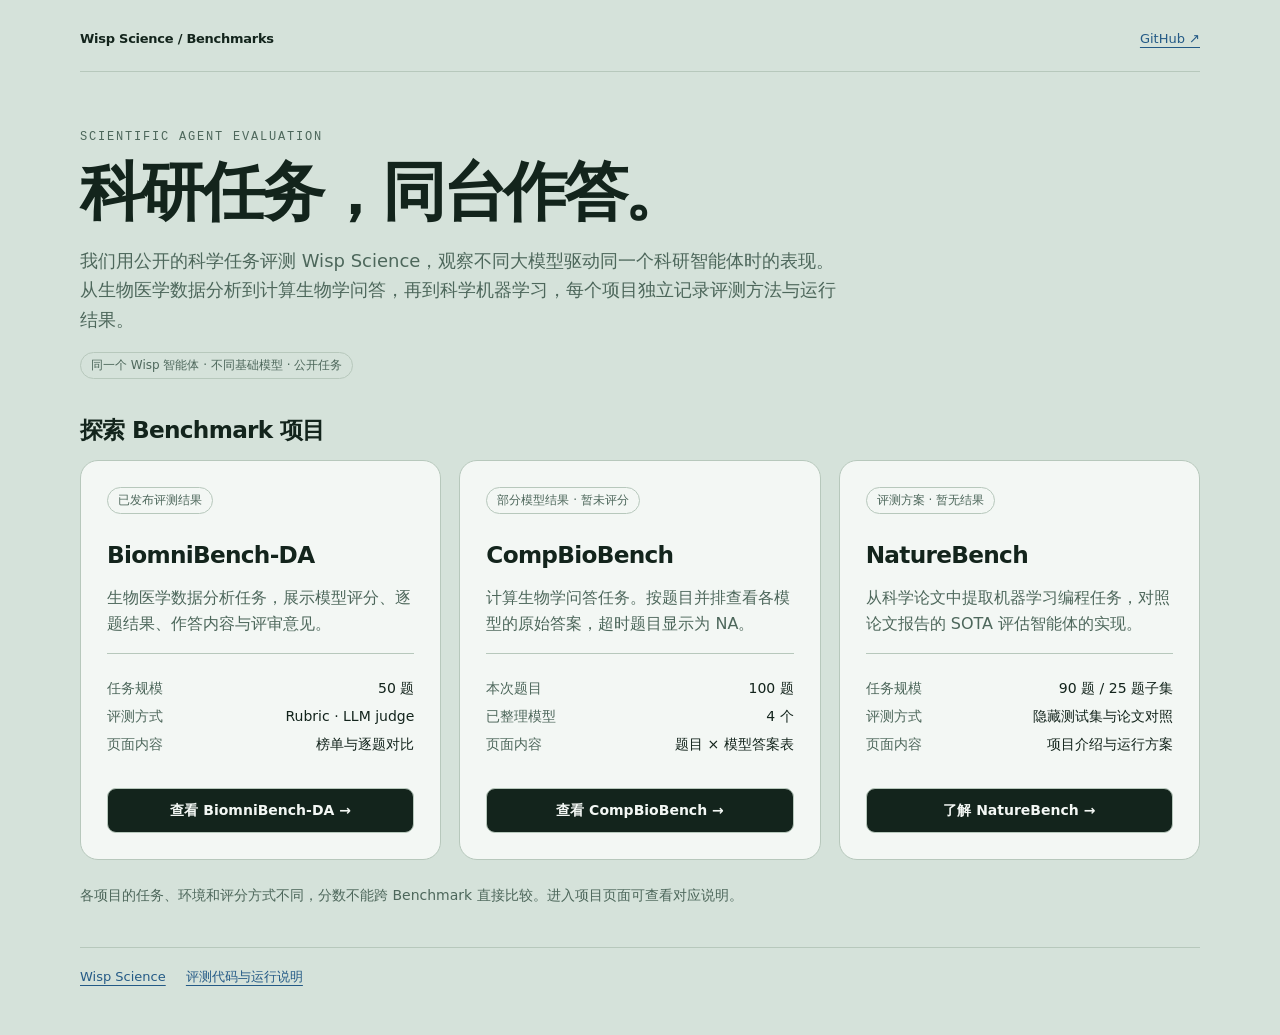
==== commit 3dab2f34: "Add CompBioBench answer matrix and benchmark project hub" ====
--- a/docs/index.html
+++ b/docs/index.html
@@ -3,1150 +3,68 @@
 <head>
   <meta charset="utf-8">
   <meta name="viewport" content="width=device-width, initial-scale=1">
-  <title>Wisp × BiomniBench-DA</title>
-  <meta name="description" content="Wisp Science on BiomniBench-DA. Same 50 tasks, same DeepSeek v4-pro judge, swapped agent models. Pass = score ≥ 0.70.">
-  <link rel="preconnect" href="https://fonts.bunny.net" crossorigin>
-  <link rel="stylesheet" href="https://fonts.bunny.net/css?family=ibm-plex-mono:400,500|ibm-plex-sans:400,500,600,700|syne:700,800">
-  <style>
-    :root {
-      --tile: #d5e2da;
-      --tile-2: #c7d6cd;
-      --ink: #13241c;
-      --muted: #4d675b;
-      --plate: #f3f7f4;
-      --plate-2: #e8efe9;
-      --edge: #b7c8bc;
-      --pass: #1a7a62;
-      --pass-ink: #0d4a3c;
-      --fail: #8e3d55;
-      --gold: #c4962a;
-      --gold-soft: #e8d08a;
-      --focus: #245a86;
-      --empty: #c9d5cc;
-      --shadow: 0 18px 40px rgba(19, 36, 28, .12);
-      --display: "Syne", "Bahnschrift", "Arial Narrow", "PingFang SC", sans-serif;
-      --body: "IBM Plex Sans", "PingFang SC", "Hiragino Sans GB", "Noto Sans SC", "Microsoft YaHei", sans-serif;
-      --mono: "IBM Plex Mono", ui-monospace, "SFMono-Regular", Menlo, Consolas, monospace;
-      --radius-plate: 20px;
-      --well: 16px;
-      --well-gap: 4px;
-      --cluster-gap: 12px;
-    }
-
-    @media (prefers-color-scheme: dark) {
-      :root {
-        --tile: #11181a;
-        --tile-2: #0c1214;
-        --ink: #e7f1eb;
-        --muted: #9bb0a5;
-        --plate: #18211d;
-        --plate-2: #121a17;
-        --edge: #2c3b34;
-        --pass: #4ec9b6;
-        --pass-ink: #b7eee4;
-        --fail: #e07a9a;
-        --gold: #e6c15a;
-        --gold-soft: #7a6428;
-        --focus: #7eb4e0;
-        --empty: #2a3832;
-        --shadow: 0 18px 40px rgba(0, 0, 0, .45);
-      }
-    }
-
-    * { box-sizing: border-box; }
-    html, body { margin: 0; padding: 0; }
-    html { color-scheme: light dark; }
-    body {
-      min-height: 100vh;
-      color: var(--ink);
-      font-family: var(--body);
-      font-size: 16px;
-      line-height: 1.5;
-      background:
-        radial-gradient(1200px 480px at 12% -10%, rgba(196, 150, 42, .10), transparent 55%),
-        repeating-linear-gradient(90deg, var(--tile) 0 28px, var(--tile-2) 28px 29px);
-    }
-
-    a { color: var(--focus); text-underline-offset: 3px; }
-    a:hover { color: var(--pass); }
-    :focus-visible { outline: 2px solid var(--focus); outline-offset: 2px; }
-
-    .skip {
-      position: absolute;
-      left: 12px;
-      top: -40px;
-      background: var(--plate);
-      padding: 6px 10px;
-      z-index: 20;
-    }
-    .skip:focus { top: 12px; }
-
-    .wrap {
-      width: min(1080px, calc(100% - 32px));
-      margin: 0 auto;
-      padding: 28px 0 64px;
-    }
-
-    header.top {
-      display: flex;
-      justify-content: space-between;
-      gap: 16px;
-      align-items: flex-end;
-      margin-bottom: 22px;
-    }
-    .eyebrow {
-      font-family: var(--mono);
-      font-size: 11px;
-      letter-spacing: .18em;
-      text-transform: uppercase;
-      color: var(--muted);
-      margin: 0 0 8px;
-    }
-    h1 {
-      font-family: var(--display);
-      font-weight: 800;
-      font-size: clamp(2rem, 4.5vw, 3.2rem);
-      letter-spacing: -.04em;
-      line-height: .95;
-      margin: 0;
-    }
-    h1 span.times { color: var(--gold); font-weight: 700; padding: 0 .08em; }
-    .lede { max-width: 46rem; margin: 10px 0 0; color: var(--muted); }
-
-    .lang {
-      display: inline-flex;
-      border: 1px solid var(--edge);
-      background: var(--plate);
-      border-radius: 999px;
-      padding: 3px;
-    }
-    .lang button {
-      appearance: none;
-      border: 0;
-      background: transparent;
-      color: var(--muted);
-      font: 500 12px/1 var(--mono);
-      padding: 6px 10px;
-      border-radius: 999px;
-      cursor: pointer;
-    }
-    .lang button[aria-pressed="true"] {
-      background: var(--ink);
-      color: var(--plate);
-    }
-
-    .card {
-      background: linear-gradient(180deg, var(--plate), var(--plate-2));
-      border: 1px solid var(--edge);
-      border-radius: var(--radius-plate);
-      box-shadow: var(--shadow), inset 0 1px 0 rgba(255,255,255,.55);
-    }
-
-    table.rank {
-      width: 100%;
-      border-collapse: collapse;
-      font-variant-numeric: tabular-nums;
-    }
-    table.rank th {
-      font-family: var(--mono);
-      font-size: 11px;
-      font-weight: 500;
-      color: var(--muted);
-      text-align: right;
-      padding: 12px 14px 10px;
-      border-bottom: 1px solid var(--edge);
-      white-space: nowrap;
-      cursor: pointer;
-      user-select: none;
-    }
-    table.rank th:first-child,
-    table.rank th:nth-child(2),
-    table.rank th:nth-child(3),
-    table.rank td:first-child,
-    table.rank td:nth-child(2),
-    table.rank td:nth-child(3) { text-align: left; }
-    table.rank th[aria-sort="ascending"]::after { content: " ↑"; }
-    table.rank th[aria-sort="descending"]::after { content: " ↓"; }
-    table.rank td {
-      padding: 14px 14px;
-      border-bottom: 1px solid var(--edge);
-      vertical-align: middle;
-      font-family: var(--mono);
-      font-size: 13px;
-      text-align: right;
-    }
-    table.rank td.model {
-      font-family: var(--body);
-      font-weight: 600;
-      font-size: 15px;
-      overflow: visible;
-      padding-right: 52px;
-    }
-    .model-name {
-      position: relative;
-      display: inline-block;
-    }
-    .effort {
-      position: absolute;
-      left: 100%;
-      top: -0.55em;
-      margin-left: 4px;
-      font-family: var(--mono);
-      font-size: 9px;
-      font-weight: 500;
-      letter-spacing: .04em;
-      color: var(--muted);
-      line-height: 1;
-      padding: 2px 6px;
-      border: 1px solid var(--edge);
-      border-radius: 99px;
-      background: var(--plate);
-      white-space: nowrap;
-    }
-    table.rank td.ver {
-      font-family: var(--mono);
-      font-weight: 500;
-      font-size: 13px;
-      color: var(--muted);
-    }
-    table.rank tr.sum-row { cursor: pointer; }
-    table.rank tr.sum-row:hover td { background: color-mix(in srgb, var(--gold-soft) 22%, transparent); }
-    table.rank tr.sum-row.is-open td { background: color-mix(in srgb, var(--gold) 14%, transparent); }
-    table.rank tbody tr.detail-row td {
-      padding: 0;
-      border-bottom: 1px solid var(--edge);
-      text-align: left;
-      font-family: var(--body);
-    }
-    table.rank tbody tr:last-child td { border-bottom: 0; }
-    .rank-n {
-      font-family: var(--display);
-      font-weight: 800;
-      font-size: 1.35rem;
-      letter-spacing: -.04em;
-      line-height: 1;
-      text-align: left;
-    }
-    .pass-n { font-weight: 600; }
-    .bar {
-      height: 5px;
-      width: 64px;
-      margin-left: auto;
-      background: var(--empty);
-      border-radius: 99px;
-      margin-top: 6px;
-      overflow: hidden;
-    }
-    .bar > span {
-      display: block;
-      height: 100%;
-      background: var(--pass);
-      border-radius: 99px;
-    }
-    .chev { font-size: 12px; color: var(--muted); text-align: center; }
-    tr.is-open .chev { color: var(--ink); }
-
-    .detail {
-      display: none;
-      padding: 8px 16px 18px;
-      background: color-mix(in srgb, var(--plate-2) 70%, transparent);
-    }
-    tr.is-open + tr.detail-row .detail { display: block; }
-
-    .detail-bar {
-      display: flex;
-      justify-content: space-between;
-      gap: 12px;
-      align-items: baseline;
-      flex-wrap: wrap;
-      margin: 8px 0 10px;
-      font-size: 12px;
-      color: var(--muted);
-    }
-    .legend { display: flex; gap: 14px; align-items: center; }
-    .swatch {
-      width: var(--well);
-      height: var(--well);
-      border-radius: 50%;
-      display: inline-block;
-      vertical-align: middle;
-      margin-right: 6px;
-      box-shadow: inset 0 2px 3px rgba(19,36,28,.2);
-    }
-    .swatch.pass {
-      background: var(--pass);
-      box-shadow: 0 0 0 1.5px var(--gold), inset 0 2px 3px rgba(19,36,28,.2);
-    }
-    .swatch.fail { background: hsl(340 38% 62%); }
-
-    .clusters {
-      display: flex;
-      flex-wrap: wrap;
-      gap: 10px var(--cluster-gap);
-    }
-    .cluster {
-      display: flex;
-      flex-wrap: wrap;
-      gap: var(--well-gap);
-      justify-content: center;
-      width: max(3.2em, calc(var(--n) * var(--well) + (var(--n) - 1) * var(--well-gap)));
-    }
-    .cluster-label {
-      flex: 1 0 100%;
-      font-family: var(--mono);
-      font-size: 10px;
-      color: var(--muted);
-      text-align: center;
-      letter-spacing: .04em;
-    }
-
-    .well {
-      width: var(--well);
-      height: var(--well);
-      border-radius: 50%;
-      border: 1px solid rgba(19, 36, 28, .12);
-      padding: 0;
-      cursor: pointer;
-      background: var(--empty);
-      box-shadow: inset 0 2px 3px rgba(19, 36, 28, .18);
-      flex: 0 0 var(--well);
-    }
-    .well.is-pass {
-      box-shadow: 0 0 0 1.5px var(--gold), inset 0 2px 3px rgba(19, 36, 28, .22);
-    }
-    .well:hover, .well:focus-visible { transform: scale(1.35); }
-
-    .mini-wrap {
-      max-height: 360px;
-      overflow-y: auto;
-      margin-top: 12px;
-      border: 1px solid var(--edge);
-      border-radius: 12px;
-    }
-    .mini {
-      width: 100%;
-      border-collapse: collapse;
-      font-variant-numeric: tabular-nums;
-    }
-    .mini thead th {
-      position: sticky;
-      top: 0;
-      background: var(--plate);
-      z-index: 1;
-    }
-    .mini th, .mini td {
-      padding: 6px 8px;
-      border-bottom: 1px solid var(--edge);
-      font-size: 13px;
-      text-align: right;
-    }
-    .mini th {
-      font-family: var(--mono);
-      font-size: 11px;
-      font-weight: 500;
-      color: var(--muted);
-      text-align: right;
-    }
-    .mini th:first-child, .mini td:first-child,
-    .mini th:nth-child(2), .mini td:nth-child(2) { text-align: left; }
-    .mini td:first-child { font-family: var(--mono); font-size: 12px; }
-    .mini tbody tr.is-hl td { background: color-mix(in srgb, var(--gold) 22%, var(--plate)); }
-    .mini tbody tr:hover td { background: color-mix(in srgb, var(--gold-soft) 28%, var(--plate)); }
-
-    button.score {
-      appearance: none;
-      border: 0;
-      background: transparent;
-      color: inherit;
-      padding: 0;
-      cursor: pointer;
-    }
-    .score {
-      font-family: var(--mono);
-      font-size: 12px;
-      display: inline-flex;
-      align-items: center;
-      justify-content: flex-end;
-      gap: 6px;
-    }
-    button.score:hover { text-decoration: underline; }
-    .mini tbody tr { cursor: pointer; }
-    .dot {
-      width: 9px;
-      height: 9px;
-      border-radius: 50%;
-      display: inline-block;
-      box-shadow: inset 0 1px 1px rgba(19,36,28,.25);
-    }
-    .dot.pass { box-shadow: 0 0 0 1.5px var(--gold), inset 0 1px 1px rgba(19,36,28,.25); }
-    .best { font-weight: 600; }
-    .tag {
-      font-family: var(--mono);
-      font-size: 11px;
-      padding: 1px 7px;
-      border-radius: 99px;
-      border: 1px solid var(--edge);
-    }
-    .tag.ok { color: var(--pass-ink); border-color: color-mix(in srgb, var(--pass) 45%, var(--edge)); }
-    .tag.no { color: var(--fail); }
-
-    .compare { margin-top: 22px; }
-    .compare > summary {
-      cursor: pointer;
-      font-family: var(--display);
-      font-weight: 700;
-      font-size: 1.2rem;
-      letter-spacing: -.03em;
-      list-style: none;
-      padding: 14px 18px;
-    }
-    .compare > summary::-webkit-details-marker { display: none; }
-    .compare > summary::before {
-      content: "▸ ";
-      color: var(--gold);
-      font-family: var(--mono);
-      font-size: 14px;
-    }
-    .compare[open] > summary::before { content: "▾ "; }
-    .compare-body { padding: 0 16px 18px; }
-
-    .filters {
-      display: flex;
-      gap: 6px;
-      flex-wrap: wrap;
-      margin: 0 0 12px;
-    }
-    .filters button {
-      appearance: none;
-      border: 1px solid var(--edge);
-      background: transparent;
-      color: var(--muted);
-      font: 500 12px/1 var(--mono);
-      padding: 7px 10px;
-      border-radius: 999px;
-      cursor: pointer;
-    }
-    .filters button[aria-pressed="true"] {
-      background: var(--ink);
-      color: var(--plate);
-      border-color: var(--ink);
-    }
-
-    .table-wrap { overflow-x: auto; }
-    table.matrix {
-      border-collapse: collapse;
-      width: 100%;
-      min-width: 720px;
-      font-variant-numeric: tabular-nums;
-    }
-    table.matrix th, table.matrix td {
-      padding: 8px 10px;
-      border-bottom: 1px solid var(--edge);
-      text-align: right;
-      font-size: 13px;
-    }
-    table.matrix th {
-      font-family: var(--mono);
-      font-size: 11px;
-      font-weight: 500;
-      color: var(--muted);
-      cursor: pointer;
-      white-space: nowrap;
-      user-select: none;
-      background: var(--plate);
-    }
-    table.matrix th:first-child, table.matrix td:first-child,
-    table.matrix th:nth-child(2), table.matrix td:nth-child(2) { text-align: left; }
-    table.matrix td:first-child { font-family: var(--mono); font-size: 12px; }
-    table.matrix th[aria-sort="ascending"]::after { content: " ↑"; }
-    table.matrix th[aria-sort="descending"]::after { content: " ↓"; }
-    table.matrix tbody tr:hover td { background: color-mix(in srgb, var(--gold-soft) 28%, var(--plate)); }
-    table.matrix tbody tr.is-hl td { background: color-mix(in srgb, var(--gold) 22%, var(--plate)); }
-
-    #tip {
-      position: fixed;
-      z-index: 30;
-      pointer-events: none;
-      background: var(--ink);
-      color: var(--plate);
-      font-size: 12px;
-      line-height: 1.45;
-      padding: 8px 10px;
-      border-radius: 10px;
-      max-width: 240px;
-      transform: translate(12px, 12px);
-      box-shadow: 0 10px 24px rgba(19,36,28,.28);
-      display: none;
-    }
-    #tip .k { font-family: var(--mono); font-size: 11px; opacity: .8; }
-
-    .sheet[hidden] { display: none; }
-    .sheet {
-      position: fixed;
-      inset: 0;
-      z-index: 40;
-    }
-    .sheet-backdrop {
-      position: absolute;
-      inset: 0;
-      background: rgba(19, 36, 28, .35);
-    }
-    .sheet-panel {
-      position: absolute;
-      top: 0;
-      right: 0;
-      height: 100%;
-      width: min(640px, 100%);
-      background: var(--plate);
-      color: var(--ink);
-      box-shadow: var(--shadow);
-      display: flex;
-      flex-direction: column;
-      overflow: hidden;
-    }
-    .sheet-head {
-      display: flex;
-      justify-content: space-between;
-      gap: 12px;
-      align-items: flex-start;
-      padding: 16px 18px 10px;
-      border-bottom: 1px solid var(--edge);
-    }
-    .sheet-head h3 {
-      font-family: var(--display);
-      font-size: 1.15rem;
-      letter-spacing: -.03em;
-      margin: 0;
-    }
-    .sheet-x {
-      appearance: none;
-      border: 1px solid var(--edge);
-      background: transparent;
-      color: var(--ink);
-      font: 500 12px/1 var(--mono);
-      padding: 7px 10px;
-      border-radius: 999px;
-      cursor: pointer;
-    }
-    .sheet-meta {
-      padding: 10px 18px;
-      font-family: var(--mono);
-      font-size: 12px;
-      color: var(--muted);
-    }
-    .sheet-body {
-      padding: 0 18px 24px;
-      overflow: auto;
-      flex: 1;
-    }
-    .sheet-body h4 {
-      font-family: var(--mono);
-      font-size: 11px;
-      letter-spacing: .08em;
-      text-transform: uppercase;
-      color: var(--muted);
-      margin: 16px 0 8px;
-    }
-    .notes, .answer, .err {
-      white-space: pre-wrap;
-      word-break: break-word;
-      font-size: 13.5px;
-      line-height: 1.55;
-      margin: 0;
-    }
-    .answer {
-      font-family: var(--mono);
-      font-size: 12px;
-      background: var(--plate-2);
-      border: 1px solid var(--edge);
-      border-radius: 12px;
-      padding: 12px;
-    }
-    .err { color: var(--fail); }
-
-    footer.foot {
-      margin-top: 36px;
-      padding-top: 18px;
-      border-top: 1px dashed var(--edge);
-      color: var(--muted);
-      font-size: 13px;
-      display: grid;
-      gap: 8px;
-    }
-
-    @media (max-width: 800px) {
-      .acc, .time, .tools { display: none; }
-      .wrap { width: calc(100% - 20px); }
-      header.top { flex-direction: column; align-items: flex-start; }
-      h1 { font-size: 2rem; }
-      table.rank td, table.rank th { padding: 12px 8px; }
-    }
-
-    @media (prefers-reduced-motion: reduce) {
-      .well { transition: none; }
-    }
-  </style>
+  <title>Wisp Science · Benchmarks</title>
+  <meta name="description" content="Wisp Science 科研智能体评测：浏览 BiomniBench-DA、CompBioBench 和 NatureBench 的评测介绍与模型结果。">
+  <link rel="stylesheet" href="site.css">
 </head>
 <body>
-  <a class="skip" href="#board" data-i18n="skip"></a>
+  <a class="skip" href="#benchmarks">跳到 Benchmark 项目</a>
   <div class="wrap">
-    <header class="top">
-      <div>
-        <p class="eyebrow">omicos-biomnibench</p>
-        <h1>Wisp <span class="times" aria-hidden="true">×</span> BiomniBench-DA</h1>
-        <p class="lede" data-i18n="lede"></p>
-      </div>
-      <div class="lang" role="group" aria-label="Language">
-        <button type="button" data-lang="zh" aria-pressed="true">中文</button>
-        <button type="button" data-lang="en" aria-pressed="false">EN</button>
-      </div>
-    </header>
-
-    <section class="card" id="board" aria-labelledby="board-h">
-      <table class="rank" id="rank"></table>
-    </section>
-
-    <details class="card compare" id="compare">
-      <summary data-i18n="compare_title"></summary>
-      <div class="compare-body">
-        <p class="caption" data-i18n="click_cell" style="margin:0 0 12px;color:var(--muted);font-size:13px"></p>
-        <div class="filters" role="tablist">
-          <button type="button" data-filter="all" aria-pressed="true" data-i18n="filter_all"></button>
-          <button type="button" data-filter="split" aria-pressed="false" data-i18n="filter_split"></button>
-          <button type="button" data-filter="fail" aria-pressed="false" data-i18n="filter_fail"></button>
-          <button type="button" data-filter="unique" aria-pressed="false" data-i18n="filter_unique"></button>
+    <nav class="topbar" aria-label="主导航">
+      <a class="brand" href="index.html">Wisp Science / Benchmarks</a>
+      <a href="https://github.com/wisp-science/wisp-science-benchmark">GitHub ↗</a>
+    </nav>
+    <main>
+      <header class="hero">
+        <p class="eyebrow">Scientific agent evaluation</p>
+        <h1>科研任务，同台作答。</h1>
+        <p class="lede">我们用公开的科学任务评测 Wisp Science，观察不同大模型驱动同一个科研智能体时的表现。从生物医学数据分析到计算生物学问答，再到科学机器学习，每个项目独立记录评测方法与运行结果。</p>
+        <span class="pill">同一个 Wisp 智能体 · 不同基础模型 · 公开任务</span>
+      </header>
+      <section id="benchmarks" aria-labelledby="projects-title">
+        <h2 id="projects-title">探索 Benchmark 项目</h2>
+        <div class="cards">
+          <article class="card project">
+            <span class="pill">已发布评测结果</span>
+            <h2>BiomniBench-DA</h2>
+            <p>生物医学数据分析任务，展示模型评分、逐题结果、作答内容与评审意见。</p>
+            <dl>
+              <div><dt>任务规模</dt><dd>50 题</dd></div>
+              <div><dt>评测方式</dt><dd>Rubric · LLM judge</dd></div>
+              <div><dt>页面内容</dt><dd>榜单与逐题对比</dd></div>
+            </dl>
+            <a class="button" href="omicos-biomnibench/">查看 BiomniBench-DA →</a>
+          </article>
+          <article class="card project">
+            <span class="pill">部分模型结果 · 暂未评分</span>
+            <h2>CompBioBench</h2>
+            <p>计算生物学问答任务。按题目并排查看各模型的原始答案，超时题目显示为 NA。</p>
+            <dl>
+              <div><dt>本次题目</dt><dd>100 题</dd></div>
+              <div><dt>已整理模型</dt><dd>4 个</dd></div>
+              <div><dt>页面内容</dt><dd>题目 × 模型答案表</dd></div>
+            </dl>
+            <a class="button" href="compbiobench/">查看 CompBioBench →</a>
+          </article>
+          <article class="card project">
+            <span class="pill">评测方案 · 暂无结果</span>
+            <h2>NatureBench</h2>
+            <p>从科学论文中提取机器学习编程任务，对照论文报告的 SOTA 评估智能体的实现。</p>
+            <dl>
+              <div><dt>任务规模</dt><dd>90 题 / 25 题子集</dd></div>
+              <div><dt>评测方式</dt><dd>隐藏测试集与论文对照</dd></div>
+              <div><dt>页面内容</dt><dd>项目介绍与运行方案</dd></div>
+            </dl>
+            <a class="button" href="naturebench/">了解 NatureBench →</a>
+          </article>
         </div>
-        <div class="table-wrap">
-          <table class="matrix" id="matrix"></table>
-        </div>
-      </div>
-    </details>
-
-    <footer class="foot">
-      <div data-i18n="foot_protocol"></div>
-      <div data-i18n="foot_build"></div>
-      <div>
-        <a href="https://github.com/xuzhougeng/wisp-science">wisp-science</a>
-        ·
-        <a href="https://huggingface.co/datasets/phylobio/BiomniBench-DA">BiomniBench-DA</a>
-        ·
-        <a href="https://github.com/wisp-science/wisp-science-benchmark">benchmark repo</a>
-        ·
-        <a href="https://github.com/wisp-science/wisp-science-benchmark/blob/main/omicos-biomnibench/README.md">protocol</a>
-      </div>
+        <p class="note">各项目的任务、环境和评分方式不同，分数不能跨 Benchmark 直接比较。进入项目页面可查看对应说明。</p>
+      </section>
+    </main>
+    <footer>
+      <a href="https://github.com/xuzhougeng/wisp-science">Wisp Science</a>
+      <a href="https://github.com/wisp-science/wisp-science-benchmark">评测代码与运行说明</a>
     </footer>
   </div>
-  <div id="tip" role="tooltip"></div>
-  <div id="sheet" class="sheet" hidden>
-    <div class="sheet-backdrop" data-close></div>
-    <aside class="sheet-panel" role="dialog" aria-modal="true" aria-labelledby="sheet-title">
-      <div class="sheet-head">
-        <h3 id="sheet-title"></h3>
-        <button type="button" class="sheet-x" data-close data-i18n="close"></button>
-      </div>
-      <div class="sheet-meta" id="sheet-meta"></div>
-      <div class="sheet-body">
-        <h4 data-i18n="judge_notes"></h4>
-        <p class="notes" id="sheet-notes"></p>
-        <h4 data-i18n="error_word" id="sheet-err-h" hidden></h4>
-        <p class="err" id="sheet-err" hidden></p>
-        <h4 data-i18n="model_answer"></h4>
-        <pre class="answer" id="sheet-answer"></pre>
-      </div>
-    </aside>
-  </div>
-  <script type="application/json" id="bench-data">{"generated_at":"2026-09-04","generated_ts":"2026-09-04T03:21:45Z","protocol":{"agent":"wisp-science","backend":"wisp","judge":"deepseek-v4-pro","pass_threshold":0.7,"n_tasks":50,"n_models":8,"dataset":"BiomniBench-DA","dataset_url":"https://huggingface.co/datasets/phylobio/BiomniBench-DA","agent_url":"https://github.com/xuzhougeng/wisp-science","repo_url":"https://github.com/wisp-science/wisp-science-benchmark","protocol_url":"https://github.com/wisp-science/wisp-science-benchmark/blob/main/omicos-biomnibench/README.md"},"models":[{"id":"wisp-kimi-k3","label":"Kimi K3","wisp_version":"1.8.1","reasoning_effort":"default","ran":50,"answered":50,"passed":33,"accuracy":0.66,"mean_score":0.7156,"median_score":0.74,"mean_elapsed_s":762.5427568952739,"median_elapsed_s":553.8785995701328,"mean_tool_calls":32.26,"median_tool_calls":29.0,"perfect":5},{"id":"wisp-grok-4.6","label":"Grok 4.6","wisp_version":"1.8.1","reasoning_effort":"default","ran":50,"answered":50,"passed":32,"accuracy":0.64,"mean_score":0.7428,"median_score":0.78,"mean_elapsed_s":1178.351453275159,"median_elapsed_s":1037.538725502789,"mean_tool_calls":57.72,"median_tool_calls":56.0,"perfect":9},{"id":"wisp-glm-5.3","label":"GLM-5.3","wisp_version":"1.8.1","reasoning_effort":"default","ran":50,"answered":50,"passed":32,"accuracy":0.64,"mean_score":0.7338,"median_score":0.77,"mean_elapsed_s":1447.5274944160878,"median_elapsed_s":1147.7872294560075,"mean_tool_calls":85.3,"median_tool_calls":73.5,"perfect":5},{"id":"wisp-glm-5.3-flash","label":"GLM-5.3 Flash","wisp_version":"1.8.1","reasoning_effort":"default","ran":50,"answered":50,"passed":25,"accuracy":0.5,"mean_score":0.6944,"median_score":0.69,"mean_elapsed_s":2096.494638219625,"median_elapsed_s":1620.999378352426,"mean_tool_calls":84.4,"median_tool_calls":79.5,"perfect":7},{"id":"wisp-deepseek-flash-vision","label":"DeepSeek Flash","wisp_version":"1.8.1","reasoning_effort":"default","ran":50,"answered":50,"passed":24,"accuracy":0.48,"mean_score":0.6928,"median_score":0.69,"mean_elapsed_s":904.795293523483,"median_elapsed_s":673.8689262224361,"mean_tool_calls":70.76,"median_tool_calls":64.0,"perfect":4},{"id":"wisp-gemini-3.8-flash","label":"Gemini 3.8 Flash","wisp_version":"1.8.1","reasoning_effort":"default","ran":50,"answered":50,"passed":24,"accuracy":0.48,"mean_score":0.6768000000000001,"median_score":0.675,"mean_elapsed_s":780.0651274971664,"median_elapsed_s":634.7704987330362,"mean_tool_calls":66.5,"median_tool_calls":65.0,"perfect":3},{"id":"wisp-gpt-5.6-sol","label":"GPT-5.6","wisp_version":"1.8.1","reasoning_effort":"default","ran":50,"answered":50,"passed":23,"accuracy":0.46,"mean_score":0.6904,"median_score":0.6799999999999999,"mean_elapsed_s":764.036622802876,"median_elapsed_s":712.948938857764,"mean_tool_calls":34.76,"median_tool_calls":33.5,"perfect":6},{"id":"wisp-deepseek-v4-pro","label":"DeepSeek v4-pro","wisp_version":"1.8.1","reasoning_effort":"default","ran":50,"answered":50,"passed":22,"accuracy":0.44,"mean_score":0.6629999999999999,"median_score":0.67,"mean_elapsed_s":769.5312627518177,"median_elapsed_s":603.0156767275184,"mean_tool_calls":42.3,"median_tool_calls":37.5,"perfect":5}],"tasks":[{"id":"da-1-3","paper":1},{"id":"da-1-4","paper":1},{"id":"da-3-4","paper":3},{"id":"da-3-5","paper":3},{"id":"da-4-1","paper":4},{"id":"da-4-6","paper":4},{"id":"da-4-7","paper":4},{"id":"da-5-1","paper":5},{"id":"da-5-3","paper":5},{"id":"da-6-2","paper":6},{"id":"da-6-5","paper":6},{"id":"da-8-1","paper":8},{"id":"da-8-2","paper":8},{"id":"da-8-3","paper":8},{"id":"da-9-1","paper":9},{"id":"da-9-7","paper":9},{"id":"da-10-1","paper":10},{"id":"da-10-3","paper":10},{"id":"da-11-1","paper":11},{"id":"da-12-2","paper":12},{"id":"da-12-4","paper":12},{"id":"da-13-1","paper":13},{"id":"da-13-3","paper":13},{"id":"da-13-5","paper":13},{"id":"da-13-6","paper":13},{"id":"da-14-1","paper":14},{"id":"da-14-3","paper":14},{"id":"da-14-8","paper":14},{"id":"da-15-1","paper":15},{"id":"da-15-2","paper":15},{"id":"da-15-7","paper":15},{"id":"da-15-8","paper":15},{"id":"da-16-1","paper":16},{"id":"da-17-1","paper":17},{"id":"da-17-3","paper":17},{"id":"da-17-5","paper":17},{"id":"da-18-1","paper":18},{"id":"da-18-5","paper":18},{"id":"da-18-7","paper":18},{"id":"da-19-1","paper":19},{"id":"da-19-3","paper":19},{"id":"da-19-4","paper":19},{"id":"da-19-6","paper":19},{"id":"da-20-1","paper":20},{"id":"da-20-3","paper":20},{"id":"da-20-4","paper":20},{"id":"da-24-3","paper":24},{"id":"da-25-1","paper":25},{"id":"da-26-2","paper":26},{"id":"da-26-4","paper":26}],"cells":{"wisp-deepseek-flash-vision":{"da-1-3":{"score":0.92,"pass":true,"elapsed_s":1377.4066165983677,"tool_calls":89,"status":"ok"},"da-1-4":{"score":0.79,"pass":true,"elapsed_s":469.45063129998744,"tool_calls":47,"status":"ok"},"da-3-4":{"score":1.0,"pass":true,"elapsed_s":466.7709950786084,"tool_calls":47,"status":"ok"},"da-3-5":{"score":0.69,"pass":false,"elapsed_s":666.3313825447112,"tool_calls":43,"status":"ok"},"da-4-1":{"score":0.82,"pass":true,"elapsed_s":861.4723384883255,"tool_calls":62,"status":"ok"},"da-4-6":{"score":0.58,"pass":false,"elapsed_s":368.73796043358743,"tool_calls":45,"status":"ok"},"da-4-7":{"score":0.58,"pass":false,"elapsed_s":529.0965161249042,"tool_calls":57,"status":"ok"},"da-5-1":{"score":0.63,"pass":false,"elapsed_s":492.99797611124814,"tool_calls":68,"status":"ok"},"da-5-3":{"score":0.85,"pass":true,"elapsed_s":297.43236274830997,"tool_calls":39,"status":"ok"},"da-6-2":{"score":0.35,"pass":false,"elapsed_s":982.2832577507943,"tool_calls":82,"status":"ok"},"da-6-5":{"score":0.85,"pass":true,"elapsed_s":773.2418801039457,"tool_calls":60,"status":"ok"},"da-8-1":{"score":0.92,"pass":true,"elapsed_s":495.9794270694256,"tool_calls":58,"status":"ok"},"da-8-2":{"score":0.59,"pass":false,"elapsed_s":535.0759612582624,"tool_calls":52,"status":"ok"},"da-8-3":{"score":0.64,"pass":false,"elapsed_s":1403.3123076390475,"tool_calls":127,"status":"ok"},"da-9-1":{"score":0.59,"pass":false,"elapsed_s":690.0046373680234,"tool_calls":68,"status":"ok"},"da-9-7":{"score":0.58,"pass":false,"elapsed_s":482.6080582141876,"tool_calls":55,"status":"ok"},"da-10-1":{"score":0.52,"pass":false,"elapsed_s":1296.4763984568417,"tool_calls":104,"status":"ok"},"da-10-3":{"score":1.0,"pass":true,"elapsed_s":2664.9713892415166,"tool_calls":94,"status":"ok"},"da-11-1":{"score":0.86,"pass":true,"elapsed_s":2254.6098938435316,"tool_calls":140,"status":"ok"},"da-12-2":{"score":0.57,"pass":false,"elapsed_s":262.0470759421587,"tool_calls":26,"status":"ok"},"da-12-4":{"score":1.0,"pass":true,"elapsed_s":692.0109185446054,"tool_calls":65,"status":"ok"},"da-13-1":{"score":0.69,"pass":false,"elapsed_s":933.1805744469166,"tool_calls":65,"status":"ok"},"da-13-3":{"score":0.78,"pass":true,"elapsed_s":310.5220420639962,"tool_calls":26,"status":"ok"},"da-13-5":{"score":0.6,"pass":false,"elapsed_s":2057.435946358368,"tool_calls":54,"status":"ok"},"da-13-6":{"score":0.5,"pass":false,"elapsed_s":530.3034535367042,"tool_calls":39,"status":"ok"},"da-14-1":{"score":0.8,"pass":true,"elapsed_s":464.84182194806635,"tool_calls":47,"status":"ok"},"da-14-3":{"score":1.0,"pass":true,"elapsed_s":635.281316999346,"tool_calls":69,"status":"ok"},"da-14-8":{"score":0.68,"pass":false,"elapsed_s":733.602295730263,"tool_calls":72,"status":"ok"},"da-15-1":{"score":0.8,"pass":true,"elapsed_s":660.9246275108308,"tool_calls":70,"status":"ok"},"da-15-2":{"score":0.55,"pass":false,"elapsed_s":1892.0333663839847,"tool_calls":103,"status":"ok"},"da-15-7":{"score":0.6,"pass":false,"elapsed_s":475.0773611124605,"tool_calls":43,"status":"ok"},"da-15-8":{"score":0.7,"pass":true,"elapsed_s":621.746902199462,"tool_calls":58,"status":"ok"},"da-16-1":{"score":0.85,"pass":true,"elapsed_s":851.5110128056258,"tool_calls":109,"status":"ok"},"da-17-1":{"score":0.84,"pass":true,"elapsed_s":525.2647308725864,"tool_calls":63,"status":"ok"},"da-17-3":{"score":0.81,"pass":true,"elapsed_s":641.0476043578237,"tool_calls":63,"status":"ok"},"da-17-5":{"score":0.72,"pass":true,"elapsed_s":447.56413605995476,"tool_calls":51,"status":"ok"},"da-18-1":{"score":0.92,"pass":true,"elapsed_s":434.8714045844972,"tool_calls":45,"status":"ok"},"da-18-5":{"score":0.51,"pass":false,"elapsed_s":1722.8527429662645,"tool_calls":65,"status":"ok"},"da-18-7":{"score":0.62,"pass":false,"elapsed_s":797.4400784056634,"tool_calls":69,"status":"ok"},"da-19-1":{"score":0.8,"pass":true,"elapsed_s":254.40925040468574,"tool_calls":30,"status":"ok"},"da-19-3":{"score":0.9,"pass":true,"elapsed_s":795.4343267735094,"tool_calls":120,"status":"ok"},"da-19-4":{"score":0.55,"pass":false,"elapsed_s":665.1425206623971,"tool_calls":87,"status":"ok"},"da-19-6":{"score":0.87,"pass":true,"elapsed_s":681.406469900161,"tool_calls":58,"status":"ok"},"da-20-1":{"score":0.51,"pass":false,"elapsed_s":728.4892822355032,"tool_calls":70,"status":"ok"},"da-20-3":{"score":0.73,"pass":true,"elapsed_s":621.3204729966819,"tool_calls":50,"status":"ok"},"da-20-4":{"score":0.28,"pass":false,"elapsed_s":1463.3895169980824,"tool_calls":119,"status":"ok"},"da-24-3":{"score":0.2,"pass":false,"elapsed_s":1127.5668495688587,"tool_calls":78,"status":"ok"},"da-25-1":{"score":0.61,"pass":false,"elapsed_s":835.2252138126642,"tool_calls":69,"status":"ok"},"da-26-2":{"score":0.35,"pass":false,"elapsed_s":1230.0651882477105,"tool_calls":116,"status":"ok"},"da-26-4":{"score":0.54,"pass":false,"elapsed_s":4039.4961813706905,"tool_calls":202,"status":"ok"}},"wisp-deepseek-v4-pro":{"da-1-3":{"score":0.8,"pass":true,"elapsed_s":521.7337079364806,"tool_calls":41,"status":"ok"},"da-1-4":{"score":0.79,"pass":true,"elapsed_s":444.9621158801019,"tool_calls":29,"status":"ok"},"da-3-4":{"score":1.0,"pass":true,"elapsed_s":334.536034617573,"tool_calls":40,"status":"ok"},"da-3-5":{"score":0.61,"pass":false,"elapsed_s":645.4390967022628,"tool_calls":52,"status":"ok"},"da-4-1":{"score":0.93,"pass":true,"elapsed_s":427.1540150102228,"tool_calls":31,"status":"ok"},"da-4-6":{"score":0.48,"pass":false,"elapsed_s":347.97538354061544,"tool_calls":30,"status":"ok"},"da-4-7":{"score":0.51,"pass":false,"elapsed_s":513.059831995517,"tool_calls":27,"status":"ok"},"da-5-1":{"score":0.68,"pass":false,"elapsed_s":327.58433088473976,"tool_calls":34,"status":"ok"},"da-5-3":{"score":0.6,"pass":false,"elapsed_s":316.29482706449926,"tool_calls":37,"status":"ok"},"da-6-2":{"score":0.35,"pass":false,"elapsed_s":1146.1366179380566,"tool_calls":53,"status":"ok"},"da-6-5":{"score":0.69,"pass":false,"elapsed_s":1212.298982264474,"tool_calls":35,"status":"ok"},"da-8-1":{"score":0.84,"pass":true,"elapsed_s":1350.0316087473184,"tool_calls":45,"status":"ok"},"da-8-2":{"score":0.44,"pass":false,"elapsed_s":490.2907123360783,"tool_calls":35,"status":"ok"},"da-8-3":{"score":0.5,"pass":false,"elapsed_s":1097.9762173537165,"tool_calls":46,"status":"ok"},"da-9-1":{"score":0.66,"pass":false,"elapsed_s":527.7406664565206,"tool_calls":39,"status":"ok"},"da-9-7":{"score":0.58,"pass":false,"elapsed_s":449.04906593076885,"tool_calls":33,"status":"ok"},"da-10-1":{"score":0.66,"pass":false,"elapsed_s":720.6013662759215,"tool_calls":36,"status":"ok"},"da-10-3":{"score":1.0,"pass":true,"elapsed_s":806.886176744476,"tool_calls":38,"status":"ok"},"da-11-1":{"score":0.93,"pass":true,"elapsed_s":2381.1343921907246,"tool_calls":93,"status":"ok"},"da-12-2":{"score":0.6,"pass":false,"elapsed_s":335.1686421073973,"tool_calls":34,"status":"ok"},"da-12-4":{"score":1.0,"pass":true,"elapsed_s":823.3597071990371,"tool_calls":31,"status":"ok"},"da-13-1":{"score":0.95,"pass":true,"elapsed_s":603.2349796686321,"tool_calls":48,"status":"ok"},"da-13-3":{"score":0.78,"pass":true,"elapsed_s":287.9220201931894,"tool_calls":19,"status":"ok"},"da-13-5":{"score":0.4,"pass":false,"elapsed_s":445.89508169703186,"tool_calls":28,"status":"ok"},"da-13-6":{"score":0.7,"pass":true,"elapsed_s":507.6852236595005,"tool_calls":31,"status":"ok"},"da-14-1":{"score":1.0,"pass":true,"elapsed_s":455.5073599591851,"tool_calls":35,"status":"ok"},"da-14-3":{"score":1.0,"pass":true,"elapsed_s":521.132383685559,"tool_calls":34,"status":"ok"},"da-14-8":{"score":0.76,"pass":true,"elapsed_s":940.9664682410657,"tool_calls":46,"status":"ok"},"da-15-1":{"score":0.9,"pass":true,"elapsed_s":665.1902703437954,"tool_calls":48,"status":"ok"},"da-15-2":{"score":0.42,"pass":false,"elapsed_s":1475.8463049884886,"tool_calls":66,"status":"ok"},"da-15-7":{"score":0.67,"pass":false,"elapsed_s":494.4974876344204,"tool_calls":35,"status":"ok"},"da-15-8":{"score":0.6,"pass":false,"elapsed_s":761.5379845444113,"tool_calls":38,"status":"ok"},"da-16-1":{"score":0.85,"pass":true,"elapsed_s":703.7083344347775,"tool_calls":53,"status":"ok"},"da-17-1":{"score":0.84,"pass":true,"elapsed_s":439.21761748194695,"tool_calls":34,"status":"ok"},"da-17-3":{"score":0.73,"pass":true,"elapsed_s":998.1012915503234,"tool_calls":54,"status":"ok"},"da-17-5":{"score":0.82,"pass":true,"elapsed_s":1293.4964781273156,"tool_calls":73,"status":"ok"},"da-18-1":{"score":0.8,"pass":true,"elapsed_s":518.1768335625529,"tool_calls":34,"status":"ok"},"da-18-5":{"score":0.36,"pass":false,"elapsed_s":810.8969122134149,"tool_calls":28,"status":"ok"},"da-18-7":{"score":0.67,"pass":false,"elapsed_s":602.7963737864047,"tool_calls":36,"status":"ok"},"da-19-1":{"score":0.72,"pass":true,"elapsed_s":191.67456411384046,"tool_calls":18,"status":"ok"},"da-19-3":{"score":0.57,"pass":false,"elapsed_s":510.537106718868,"tool_calls":46,"status":"ok"},"da-19-4":{"score":0.5,"pass":false,"elapsed_s":866.0880454536527,"tool_calls":65,"status":"ok"},"da-19-6":{"score":0.87,"pass":true,"elapsed_s":332.2703016847372,"tool_calls":29,"status":"ok"},"da-20-1":{"score":0.38,"pass":false,"elapsed_s":946.3392547052354,"tool_calls":45,"status":"ok"},"da-20-3":{"score":0.52,"pass":false,"elapsed_s":586.9740588404238,"tool_calls":36,"status":"ok"},"da-20-4":{"score":0.2,"pass":false,"elapsed_s":825.4221134223044,"tool_calls":44,"status":"ok"},"da-24-3":{"score":0.25,"pass":false,"elapsed_s":744.2591366525739,"tool_calls":51,"status":"ok"},"da-25-1":{"score":0.3,"pass":false,"elapsed_s":733.689402056858,"tool_calls":56,"status":"ok"},"da-26-2":{"score":0.38,"pass":false,"elapsed_s":1216.7615982685238,"tool_calls":65,"status":"ok"},"da-26-4":{"score":0.56,"pass":false,"elapsed_s":3777.32465072535,"tool_calls":81,"status":"ok"}},"wisp-gemini-3.8-flash":{"da-1-3":{"score":0.92,"pass":true,"elapsed_s":362.3421834912151,"tool_calls":44,"status":"ok"},"da-1-4":{"score":0.79,"pass":true,"elapsed_s":207.54087965376675,"tool_calls":39,"status":"ok"},"da-3-4":{"score":0.89,"pass":true,"elapsed_s":638.2538895811886,"tool_calls":38,"status":"ok"},"da-3-5":{"score":0.56,"pass":false,"elapsed_s":290.43966935761273,"tool_calls":60,"status":"ok"},"da-4-1":{"score":0.73,"pass":true,"elapsed_s":623.7521635629237,"tool_calls":42,"status":"ok"},"da-4-6":{"score":0.65,"pass":false,"elapsed_s":354.40165643952787,"tool_calls":60,"status":"ok"},"da-4-7":{"score":0.67,"pass":false,"elapsed_s":1856.6432462204248,"tool_calls":70,"status":"ok"},"da-5-1":{"score":0.84,"pass":true,"elapsed_s":290.97548785991967,"tool_calls":51,"status":"ok"},"da-5-3":{"score":0.74,"pass":true,"elapsed_s":360.89152625389397,"tool_calls":42,"status":"ok"},"da-6-2":{"score":0.32,"pass":false,"elapsed_s":1069.570380628109,"tool_calls":77,"status":"ok"},"da-6-5":{"score":0.51,"pass":false,"elapsed_s":2655.890198033303,"tool_calls":76,"status":"ok"},"da-8-1":{"score":0.86,"pass":true,"elapsed_s":875.3234645519406,"tool_calls":44,"status":"ok"},"da-8-2":{"score":0.59,"pass":false,"elapsed_s":805.8067834079266,"tool_calls":80,"status":"ok"},"da-8-3":{"score":0.8,"pass":true,"elapsed_s":1368.0686006695032,"tool_calls":112,"status":"ok"},"da-9-1":{"score":0.42,"pass":false,"elapsed_s":541.4749583825469,"tool_calls":66,"status":"ok"},"da-9-7":{"score":0.68,"pass":false,"elapsed_s":1244.7249550037086,"tool_calls":56,"status":"ok"},"da-10-1":{"score":0.66,"pass":false,"elapsed_s":1187.6702751852572,"tool_calls":73,"status":"ok"},"da-10-3":{"score":0.89,"pass":true,"elapsed_s":445.7825174294412,"tool_calls":71,"status":"ok"},"da-11-1":{"score":0.93,"pass":true,"elapsed_s":2209.5456213504076,"tool_calls":139,"status":"ok"},"da-12-2":{"score":0.87,"pass":true,"elapsed_s":144.31598841957748,"tool_calls":31,"status":"ok"},"da-12-4":{"score":0.57,"pass":false,"elapsed_s":282.7055771332234,"tool_calls":53,"status":"ok"},"da-13-1":{"score":1.0,"pass":true,"elapsed_s":509.08283684030175,"tool_calls":96,"status":"ok"},"da-13-3":{"score":0.87,"pass":true,"elapsed_s":173.25955495610833,"tool_calls":31,"status":"ok"},"da-13-5":{"score":0.5,"pass":false,"elapsed_s":416.90903416089714,"tool_calls":54,"status":"ok"},"da-13-6":{"score":0.8,"pass":true,"elapsed_s":293.13065473921597,"tool_calls":55,"status":"ok"},"da-14-1":{"score":0.51,"pass":false,"elapsed_s":192.49041098356247,"tool_calls":35,"status":"ok"},"da-14-3":{"score":0.86,"pass":true,"elapsed_s":372.6588897090405,"tool_calls":76,"status":"ok"},"da-14-8":{"score":0.58,"pass":false,"elapsed_s":598.457438306883,"tool_calls":92,"status":"ok"},"da-15-1":{"score":0.9,"pass":true,"elapsed_s":667.9283612295985,"tool_calls":69,"status":"ok"},"da-15-2":{"score":0.7,"pass":true,"elapsed_s":837.5092994812876,"tool_calls":58,"status":"ok"},"da-15-7":{"score":0.6,"pass":false,"elapsed_s":929.2652603629977,"tool_calls":53,"status":"ok"},"da-15-8":{"score":0.42,"pass":false,"elapsed_s":320.2682856861502,"tool_calls":47,"status":"ok"},"da-16-1":{"score":0.82,"pass":true,"elapsed_s":946.5330884102732,"tool_calls":69,"status":"ok"},"da-17-1":{"score":0.78,"pass":true,"elapsed_s":631.2871078848839,"tool_calls":78,"status":"ok"},"da-17-3":{"score":0.82,"pass":true,"elapsed_s":925.78483007662,"tool_calls":73,"status":"ok"},"da-17-5":{"score":0.64,"pass":false,"elapsed_s":669.6974702775478,"tool_calls":67,"status":"ok"},"da-18-1":{"score":1.0,"pass":true,"elapsed_s":575.8738344162703,"tool_calls":63,"status":"ok"},"da-18-5":{"score":0.59,"pass":false,"elapsed_s":1460.5651831962168,"tool_calls":83,"status":"ok"},"da-18-7":{"score":0.65,"pass":false,"elapsed_s":1292.0707975719124,"tool_calls":90,"status":"ok"},"da-19-1":{"score":0.71,"pass":true,"elapsed_s":214.70165760815144,"tool_calls":28,"status":"ok"},"da-19-3":{"score":0.67,"pass":false,"elapsed_s":488.2485683057457,"tool_calls":52,"status":"ok"},"da-19-4":{"score":0.45,"pass":false,"elapsed_s":1054.210220726207,"tool_calls":99,"status":"ok"},"da-19-6":{"score":0.37,"pass":false,"elapsed_s":511.4902391266078,"tool_calls":64,"status":"ok"},"da-20-1":{"score":0.31,"pass":false,"elapsed_s":1045.6603730563074,"tool_calls":47,"status":"ok"},"da-20-3":{"score":0.81,"pass":true,"elapsed_s":597.0049346424639,"tool_calls":70,"status":"ok"},"da-20-4":{"score":0.15,"pass":false,"elapsed_s":862.3823233339936,"tool_calls":42,"status":"ok"},"da-24-3":{"score":0.4,"pass":false,"elapsed_s":848.5280027203262,"tool_calls":96,"status":"ok"},"da-25-1":{"score":1.0,"pass":true,"elapsed_s":920.6540987752378,"tool_calls":68,"status":"ok"},"da-26-2":{"score":0.43,"pass":false,"elapsed_s":772.6413550470024,"tool_calls":91,"status":"ok"},"da-26-4":{"score":0.61,"pass":false,"elapsed_s":2058.8422406110913,"tool_calls":155,"status":"ok"}},"wisp-glm-5.3":{"da-1-3":{"score":0.78,"pass":true,"elapsed_s":1994.1267991382629,"tool_calls":183,"status":"ok"},"da-1-4":{"score":0.86,"pass":true,"elapsed_s":831.3587034139782,"tool_calls":32,"status":"ok"},"da-3-4":{"score":1.0,"pass":true,"elapsed_s":386.97392796352506,"tool_calls":43,"status":"ok"},"da-3-5":{"score":0.87,"pass":true,"elapsed_s":631.5139093585312,"tool_calls":56,"status":"ok"},"da-4-1":{"score":0.82,"pass":true,"elapsed_s":618.5740452595055,"tool_calls":59,"status":"ok"},"da-4-6":{"score":0.65,"pass":false,"elapsed_s":414.9646242521703,"tool_calls":21,"status":"ok"},"da-4-7":{"score":0.67,"pass":false,"elapsed_s":840.4597118236125,"tool_calls":52,"status":"ok"},"da-5-1":{"score":0.61,"pass":false,"elapsed_s":397.12637292966247,"tool_calls":41,"status":"ok"},"da-5-3":{"score":0.95,"pass":true,"elapsed_s":380.0062133092433,"tool_calls":31,"status":"ok"},"da-6-2":{"score":0.35,"pass":false,"elapsed_s":1233.796374399215,"tool_calls":120,"status":"ok"},"da-6-5":{"score":0.67,"pass":false,"elapsed_s":1956.667453987524,"tool_calls":100,"status":"ok"},"da-8-1":{"score":0.82,"pass":true,"elapsed_s":774.8956678193063,"tool_calls":61,"status":"ok"},"da-8-2":{"score":0.75,"pass":true,"elapsed_s":454.7503629196435,"tool_calls":46,"status":"ok"},"da-8-3":{"score":0.77,"pass":true,"elapsed_s":1396.3159092124552,"tool_calls":92,"status":"ok"},"da-9-1":{"score":0.88,"pass":true,"elapsed_s":1019.879257697612,"tool_calls":70,"status":"ok"},"da-9-7":{"score":0.68,"pass":false,"elapsed_s":469.89573760330677,"tool_calls":53,"status":"ok"},"da-10-1":{"score":0.77,"pass":true,"elapsed_s":2739.4788263645023,"tool_calls":92,"status":"ok"},"da-10-3":{"score":0.86,"pass":true,"elapsed_s":1490.9263063129038,"tool_calls":75,"status":"ok"},"da-11-1":{"score":0.86,"pass":true,"elapsed_s":4900.857257073745,"tool_calls":203,"status":"ok"},"da-12-2":{"score":0.75,"pass":true,"elapsed_s":470.679280532524,"tool_calls":39,"status":"ok"},"da-12-4":{"score":0.66,"pass":false,"elapsed_s":1195.185418624431,"tool_calls":40,"status":"ok"},"da-13-1":{"score":0.95,"pass":true,"elapsed_s":2315.1560617294163,"tool_calls":136,"status":"ok"},"da-13-3":{"score":0.87,"pass":true,"elapsed_s":657.5882836487144,"tool_calls":61,"status":"ok"},"da-13-5":{"score":0.8,"pass":true,"elapsed_s":1303.6632907558233,"tool_calls":114,"status":"ok"},"da-13-6":{"score":0.7,"pass":true,"elapsed_s":1055.4973637405783,"tool_calls":60,"status":"ok"},"da-14-1":{"score":1.0,"pass":true,"elapsed_s":1560.758971342817,"tool_calls":110,"status":"ok"},"da-14-3":{"score":0.85,"pass":true,"elapsed_s":925.2004875671118,"tool_calls":34,"status":"ok"},"da-14-8":{"score":0.58,"pass":false,"elapsed_s":1234.64816984348,"tool_calls":96,"status":"ok"},"da-15-1":{"score":1.0,"pass":true,"elapsed_s":2319.899376122281,"tool_calls":115,"status":"ok"},"da-15-2":{"score":0.85,"pass":true,"elapsed_s":1496.9392817355692,"tool_calls":120,"status":"ok"},"da-15-7":{"score":0.7,"pass":true,"elapsed_s":694.1069780960679,"tool_calls":74,"status":"ok"},"da-15-8":{"score":0.57,"pass":false,"elapsed_s":583.7892775610089,"tool_calls":61,"status":"ok"},"da-16-1":{"score":1.0,"pass":true,"elapsed_s":2290.305882755667,"tool_calls":136,"status":"ok"},"da-17-1":{"score":0.84,"pass":true,"elapsed_s":1198.7363106515259,"tool_calls":155,"status":"ok"},"da-17-3":{"score":0.81,"pass":true,"elapsed_s":1745.1252409536391,"tool_calls":73,"status":"ok"},"da-17-5":{"score":0.9,"pass":true,"elapsed_s":3449.0861708186567,"tool_calls":146,"status":"ok"},"da-18-1":{"score":1.0,"pass":true,"elapsed_s":573.3642533626407,"tool_calls":51,"status":"ok"},"da-18-5":{"score":0.66,"pass":false,"elapsed_s":810.3938636463135,"tool_calls":44,"status":"ok"},"da-18-7":{"score":0.52,"pass":false,"elapsed_s":801.4530815910548,"tool_calls":45,"status":"ok"},"da-19-1":{"score":0.72,"pass":true,"elapsed_s":642.8493582010269,"tool_calls":32,"status":"ok"},"da-19-3":{"score":0.62,"pass":false,"elapsed_s":878.3136382848024,"tool_calls":94,"status":"ok"},"da-19-4":{"score":0.7,"pass":true,"elapsed_s":1619.3128400240093,"tool_calls":50,"status":"ok"},"da-19-6":{"score":0.87,"pass":true,"elapsed_s":2346.67998274602,"tool_calls":90,"status":"ok"},"da-20-1":{"score":0.28,"pass":false,"elapsed_s":1376.5240922309458,"tool_calls":91,"status":"ok"},"da-20-3":{"score":0.81,"pass":true,"elapsed_s":1100.389040287584,"tool_calls":58,"status":"ok"},"da-20-4":{"score":0.15,"pass":false,"elapsed_s":2420.550083756447,"tool_calls":128,"status":"ok"},"da-24-3":{"score":0.23,"pass":false,"elapsed_s":4173.303713925183,"tool_calls":162,"status":"ok"},"da-25-1":{"score":0.64,"pass":false,"elapsed_s":1274.347220852971,"tool_calls":96,"status":"ok"},"da-26-2":{"score":0.43,"pass":false,"elapsed_s":990.2841439861804,"tool_calls":107,"status":"ok"},"da-26-4":{"score":0.61,"pass":false,"elapsed_s":5939.676100591198,"tool_calls":217,"status":"ok"}},"wisp-glm-5.3-flash":{"da-1-3":{"score":0.92,"pass":true,"elapsed_s":4307.805793022737,"tool_calls":147,"status":"ok"},"da-1-4":{"score":0.9,"pass":true,"elapsed_s":1637.2345784511417,"tool_calls":80,"status":"ok"},"da-3-4":{"score":1.0,"pass":true,"elapsed_s":1243.35820620507,"tool_calls":68,"status":"ok"},"da-3-5":{"score":0.79,"pass":true,"elapsed_s":2592.275596914813,"tool_calls":75,"status":"ok"},"da-4-1":{"score":0.82,"pass":true,"elapsed_s":1083.8307486679405,"tool_calls":61,"status":"ok"},"da-4-6":{"score":0.65,"pass":false,"elapsed_s":886.8709474503994,"tool_calls":60,"status":"ok"},"da-4-7":{"score":0.6,"pass":false,"elapsed_s":1648.4161981120706,"tool_calls":79,"status":"ok"},"da-5-1":{"score":0.75,"pass":true,"elapsed_s":1087.2331346515566,"tool_calls":38,"status":"ok"},"da-5-3":{"score":0.85,"pass":true,"elapsed_s":2027.8870217446238,"tool_calls":37,"status":"ok"},"da-6-2":{"score":0.35,"pass":false,"elapsed_s":8081.168590053916,"tool_calls":191,"status":"ok"},"da-6-5":{"score":0.57,"pass":false,"elapsed_s":4480.652012499049,"tool_calls":140,"status":"ok"},"da-8-1":{"score":0.71,"pass":true,"elapsed_s":1413.8854394294322,"tool_calls":60,"status":"ok"},"da-8-2":{"score":0.49,"pass":false,"elapsed_s":1434.818864863366,"tool_calls":60,"status":"ok"},"da-8-3":{"score":1.0,"pass":true,"elapsed_s":1597.6771264392883,"tool_calls":108,"status":"ok"},"da-9-1":{"score":0.73,"pass":true,"elapsed_s":1565.498960794881,"tool_calls":81,"status":"ok"},"da-9-7":{"score":0.58,"pass":false,"elapsed_s":688.5357865616679,"tool_calls":37,"status":"ok"},"da-10-1":{"score":0.6,"pass":false,"elapsed_s":1251.2477057632059,"tool_calls":102,"status":"ok"},"da-10-3":{"score":1.0,"pass":true,"elapsed_s":2234.981597257778,"tool_calls":86,"status":"ok"},"da-11-1":{"score":0.74,"pass":true,"elapsed_s":4477.839089816436,"tool_calls":108,"status":"ok"},"da-12-2":{"score":0.82,"pass":true,"elapsed_s":922.6644898150116,"tool_calls":32,"status":"ok"},"da-12-4":{"score":0.73,"pass":true,"elapsed_s":1282.7694209422916,"tool_calls":44,"status":"ok"},"da-13-1":{"score":1.0,"pass":true,"elapsed_s":2893.3047565650195,"tool_calls":119,"status":"ok"},"da-13-3":{"score":1.0,"pass":true,"elapsed_s":1142.7436823882163,"tool_calls":34,"status":"ok"},"da-13-5":{"score":0.6,"pass":false,"elapsed_s":1275.9080033488572,"tool_calls":27,"status":"ok"},"da-13-6":{"score":0.7,"pass":true,"elapsed_s":979.0908251814544,"tool_calls":37,"status":"ok"},"da-14-1":{"score":0.9,"pass":true,"elapsed_s":718.7917899154127,"tool_calls":61,"status":"ok"},"da-14-3":{"score":1.0,"pass":true,"elapsed_s":607.5725348759443,"tool_calls":32,"status":"ok"},"da-14-8":{"score":0.65,"pass":false,"elapsed_s":633.4586982298642,"tool_calls":40,"status":"ok"},"da-15-1":{"score":1.0,"pass":true,"elapsed_s":2299.862671043724,"tool_calls":82,"status":"ok"},"da-15-2":{"score":0.75,"pass":true,"elapsed_s":4521.508612770587,"tool_calls":169,"status":"ok"},"da-15-7":{"score":0.4,"pass":false,"elapsed_s":1455.1558859422803,"tool_calls":103,"status":"ok"},"da-15-8":{"score":0.42,"pass":false,"elapsed_s":707.8343920018524,"tool_calls":33,"status":"ok"},"da-16-1":{"score":0.93,"pass":true,"elapsed_s":1141.3149538487196,"tool_calls":71,"status":"ok"},"da-17-1":{"score":0.76,"pass":true,"elapsed_s":2472.0798852648586,"tool_calls":115,"status":"ok"},"da-17-3":{"score":0.58,"pass":false,"elapsed_s":3468.025639278814,"tool_calls":110,"status":"ok"},"da-17-5":{"score":0.61,"pass":false,"elapsed_s":4382.057758826762,"tool_calls":211,"status":"ok"},"da-18-1":{"score":0.82,"pass":true,"elapsed_s":1258.4931077677757,"tool_calls":76,"status":"ok"},"da-18-5":{"score":0.51,"pass":false,"elapsed_s":1443.3958434630185,"tool_calls":23,"status":"ok"},"da-18-7":{"score":0.67,"pass":false,"elapsed_s":1661.643447831273,"tool_calls":48,"status":"ok"},"da-19-1":{"score":0.63,"pass":false,"elapsed_s":261.41346249729395,"tool_calls":16,"status":"ok"},"da-19-3":{"score":0.9,"pass":true,"elapsed_s":2839.81166703254,"tool_calls":100,"status":"ok"},"da-19-4":{"score":0.55,"pass":false,"elapsed_s":2406.536431076005,"tool_calls":75,"status":"ok"},"da-19-6":{"score":0.61,"pass":false,"elapsed_s":1898.2777281813323,"tool_calls":100,"status":"ok"},"da-20-1":{"score":0.28,"pass":false,"elapsed_s":2102.350426439196,"tool_calls":85,"status":"ok"},"da-20-3":{"score":0.68,"pass":false,"elapsed_s":2231.9105146881193,"tool_calls":119,"status":"ok"},"da-20-4":{"score":0.43,"pass":false,"elapsed_s":6627.182125644758,"tool_calls":211,"status":"ok"},"da-24-3":{"score":0.25,"pass":false,"elapsed_s":2208.313790719956,"tool_calls":101,"status":"ok"},"da-25-1":{"score":0.55,"pass":false,"elapsed_s":1718.7482193037868,"tool_calls":113,"status":"ok"},"da-26-2":{"score":0.38,"pass":false,"elapsed_s":1604.7641782537103,"tool_calls":107,"status":"ok"},"da-26-4":{"score":0.56,"pass":false,"elapsed_s":1916.5295691434294,"tool_calls":108,"status":"ok"}},"wisp-gpt-5.6-sol":{"da-1-3":{"score":0.75,"pass":true,"elapsed_s":732.8450622111559,"tool_calls":29,"status":"ok"},"da-1-4":{"score":0.85,"pass":true,"elapsed_s":714.3533490970731,"tool_calls":31,"status":"ok"},"da-3-4":{"score":0.89,"pass":true,"elapsed_s":688.1729820538312,"tool_calls":43,"status":"ok"},"da-3-5":{"score":0.79,"pass":true,"elapsed_s":959.1721105631441,"tool_calls":66,"status":"ok"},"da-4-1":{"score":0.82,"pass":true,"elapsed_s":812.449053408578,"tool_calls":43,"status":"ok"},"da-4-6":{"score":0.58,"pass":false,"elapsed_s":827.778958497569,"tool_calls":27,"status":"ok"},"da-4-7":{"score":0.69,"pass":false,"elapsed_s":1013.8662084154785,"tool_calls":24,"status":"ok"},"da-5-1":{"score":0.67,"pass":false,"elapsed_s":540.2042954787612,"tool_calls":20,"status":"ok"},"da-5-3":{"score":0.7,"pass":true,"elapsed_s":1130.9478919357061,"tool_calls":35,"status":"ok"},"da-6-2":{"score":0.37,"pass":false,"elapsed_s":725.9892875161022,"tool_calls":33,"status":"ok"},"da-6-5":{"score":0.66,"pass":false,"elapsed_s":708.3197341430932,"tool_calls":31,"status":"ok"},"da-8-1":{"score":0.86,"pass":true,"elapsed_s":547.1371783036739,"tool_calls":26,"status":"ok"},"da-8-2":{"score":0.59,"pass":false,"elapsed_s":673.3636893201619,"tool_calls":36,"status":"ok"},"da-8-3":{"score":0.64,"pass":false,"elapsed_s":624.6784148700535,"tool_calls":32,"status":"ok"},"da-9-1":{"score":0.42,"pass":false,"elapsed_s":583.533545024693,"tool_calls":31,"status":"ok"},"da-9-7":{"score":0.69,"pass":false,"elapsed_s":612.9171648174524,"tool_calls":35,"status":"ok"},"da-10-1":{"score":0.54,"pass":false,"elapsed_s":994.7943173032254,"tool_calls":28,"status":"ok"},"da-10-3":{"score":1.0,"pass":true,"elapsed_s":1169.3008619584143,"tool_calls":47,"status":"ok"},"da-11-1":{"score":0.61,"pass":false,"elapsed_s":1165.8734999019653,"tool_calls":48,"status":"ok"},"da-12-2":{"score":0.75,"pass":true,"elapsed_s":633.653711963445,"tool_calls":25,"status":"ok"},"da-12-4":{"score":0.86,"pass":true,"elapsed_s":813.3788120839745,"tool_calls":35,"status":"ok"},"da-13-1":{"score":0.95,"pass":true,"elapsed_s":660.8318330887705,"tool_calls":29,"status":"ok"},"da-13-3":{"score":0.64,"pass":false,"elapsed_s":434.2180351745337,"tool_calls":28,"status":"ok"},"da-13-5":{"score":0.7,"pass":true,"elapsed_s":711.5445286184549,"tool_calls":35,"status":"ok"},"da-13-6":{"score":0.9,"pass":true,"elapsed_s":542.5934711452574,"tool_calls":28,"status":"ok"},"da-14-1":{"score":1.0,"pass":true,"elapsed_s":768.2677385788411,"tool_calls":34,"status":"ok"},"da-14-3":{"score":1.0,"pass":true,"elapsed_s":526.1197799257934,"tool_calls":30,"status":"ok"},"da-14-8":{"score":0.58,"pass":false,"elapsed_s":471.3723312802613,"tool_calls":21,"status":"ok"},"da-15-1":{"score":1.0,"pass":true,"elapsed_s":888.2292503230274,"tool_calls":36,"status":"ok"},"da-15-2":{"score":0.58,"pass":false,"elapsed_s":942.5383273623884,"tool_calls":36,"status":"ok"},"da-15-7":{"score":0.67,"pass":false,"elapsed_s":534.7337686438113,"tool_calls":28,"status":"ok"},"da-15-8":{"score":0.55,"pass":false,"elapsed_s":563.7858821433038,"tool_calls":22,"status":"ok"},"da-16-1":{"score":1.0,"pass":true,"elapsed_s":809.9690340571105,"tool_calls":44,"status":"ok"},"da-17-1":{"score":0.84,"pass":true,"elapsed_s":708.4050614554435,"tool_calls":48,"status":"ok"},"da-17-3":{"score":0.9,"pass":true,"elapsed_s":1127.5355923268944,"tool_calls":49,"status":"ok"},"da-17-5":{"score":0.81,"pass":true,"elapsed_s":787.9977429658175,"tool_calls":37,"status":"ok"},"da-18-1":{"score":1.0,"pass":true,"elapsed_s":631.5508341565728,"tool_calls":22,"status":"ok"},"da-18-5":{"score":0.43,"pass":false,"elapsed_s":528.5556102842093,"tool_calls":34,"status":"ok"},"da-18-7":{"score":0.67,"pass":false,"elapsed_s":502.14842311292887,"tool_calls":33,"status":"ok"},"da-19-1":{"score":0.63,"pass":false,"elapsed_s":662.5527740828693,"tool_calls":33,"status":"ok"},"da-19-3":{"score":0.85,"pass":true,"elapsed_s":715.7426133677363,"tool_calls":36,"status":"ok"},"da-19-4":{"score":0.65,"pass":false,"elapsed_s":947.9685958176851,"tool_calls":37,"status":"ok"},"da-19-6":{"score":0.32,"pass":false,"elapsed_s":677.3095976449549,"tool_calls":36,"status":"ok"},"da-20-1":{"score":0.41,"pass":false,"elapsed_s":591.7152853850275,"tool_calls":29,"status":"ok"},"da-20-3":{"score":0.73,"pass":true,"elapsed_s":757.4813351798803,"tool_calls":44,"status":"ok"},"da-20-4":{"score":0.15,"pass":false,"elapsed_s":1441.8274344205856,"tool_calls":49,"status":"ok"},"da-24-3":{"score":0.4,"pass":false,"elapsed_s":634.8025331050158,"tool_calls":34,"status":"ok"},"da-25-1":{"score":0.61,"pass":false,"elapsed_s":740.6101278029382,"tool_calls":33,"status":"ok"},"da-26-2":{"score":0.35,"pass":false,"elapsed_s":728.7928411830217,"tool_calls":31,"status":"ok"},"da-26-4":{"score":0.47,"pass":false,"elapsed_s":1489.9006286431104,"tool_calls":57,"status":"ok"}},"wisp-grok-4.6":{"da-1-3":{"score":0.86,"pass":true,"elapsed_s":996.301063740626,"tool_calls":54,"status":"ok"},"da-1-4":{"score":0.94,"pass":true,"elapsed_s":780.5499484762549,"tool_calls":50,"status":"ok"},"da-3-4":{"score":1.0,"pass":true,"elapsed_s":580.1862179413438,"tool_calls":39,"status":"ok"},"da-3-5":{"score":0.87,"pass":true,"elapsed_s":1017.4050243217498,"tool_calls":48,"status":"ok"},"da-4-1":{"score":0.93,"pass":true,"elapsed_s":1602.6780507843941,"tool_calls":82,"status":"ok"},"da-4-6":{"score":0.55,"pass":false,"elapsed_s":636.4664853215218,"tool_calls":32,"status":"ok"},"da-4-7":{"score":0.6,"pass":false,"elapsed_s":1214.7203072775155,"tool_calls":38,"status":"ok"},"da-5-1":{"score":0.84,"pass":true,"elapsed_s":694.0755191799253,"tool_calls":36,"status":"ok"},"da-5-3":{"score":0.82,"pass":true,"elapsed_s":748.3124349117279,"tool_calls":48,"status":"ok"},"da-6-2":{"score":0.35,"pass":false,"elapsed_s":1505.2144566234201,"tool_calls":94,"status":"ok"},"da-6-5":{"score":0.67,"pass":false,"elapsed_s":1267.447415806353,"tool_calls":60,"status":"ok"},"da-8-1":{"score":0.92,"pass":true,"elapsed_s":1007.1145761460066,"tool_calls":30,"status":"ok"},"da-8-2":{"score":0.72,"pass":true,"elapsed_s":581.9144462198019,"tool_calls":25,"status":"ok"},"da-8-3":{"score":0.63,"pass":false,"elapsed_s":1267.535524226725,"tool_calls":58,"status":"ok"},"da-9-1":{"score":0.85,"pass":true,"elapsed_s":1204.4958834312856,"tool_calls":55,"status":"ok"},"da-9-7":{"score":1.0,"pass":true,"elapsed_s":928.3784854337573,"tool_calls":55,"status":"ok"},"da-10-1":{"score":0.78,"pass":true,"elapsed_s":1245.1397421974689,"tool_calls":62,"status":"ok"},"da-10-3":{"score":1.0,"pass":true,"elapsed_s":1990.0640505887568,"tool_calls":79,"status":"ok"},"da-11-1":{"score":0.94,"pass":true,"elapsed_s":2426.6753430329263,"tool_calls":102,"status":"ok"},"da-12-2":{"score":0.95,"pass":true,"elapsed_s":554.0386648122221,"tool_calls":42,"status":"ok"},"da-12-4":{"score":1.0,"pass":true,"elapsed_s":549.344221945852,"tool_calls":36,"status":"ok"},"da-13-1":{"score":1.0,"pass":true,"elapsed_s":895.1262319851667,"tool_calls":58,"status":"ok"},"da-13-3":{"score":0.78,"pass":true,"elapsed_s":482.0987123735249,"tool_calls":31,"status":"ok"},"da-13-5":{"score":0.7,"pass":true,"elapsed_s":713.8779806308448,"tool_calls":50,"status":"ok"},"da-13-6":{"score":0.9,"pass":true,"elapsed_s":850.6794169601053,"tool_calls":42,"status":"ok"},"da-14-1":{"score":1.0,"pass":true,"elapsed_s":1071.6161817703396,"tool_calls":60,"status":"ok"},"da-14-3":{"score":1.0,"pass":true,"elapsed_s":478.02663730829954,"tool_calls":35,"status":"ok"},"da-14-8":{"score":0.76,"pass":true,"elapsed_s":1491.617123613134,"tool_calls":61,"status":"ok"},"da-15-1":{"score":1.0,"pass":true,"elapsed_s":1216.880672680214,"tool_calls":65,"status":"ok"},"da-15-2":{"score":0.48,"pass":false,"elapsed_s":1333.2171511985362,"tool_calls":53,"status":"ok"},"da-15-7":{"score":0.67,"pass":false,"elapsed_s":861.7000282220542,"tool_calls":69,"status":"ok"},"da-15-8":{"score":0.5,"pass":false,"elapsed_s":765.2150015775114,"tool_calls":40,"status":"ok"},"da-16-1":{"score":0.89,"pass":true,"elapsed_s":1120.5048200506717,"tool_calls":87,"status":"ok"},"da-17-1":{"score":0.84,"pass":true,"elapsed_s":690.3649677336216,"tool_calls":37,"status":"ok"},"da-17-3":{"score":0.9,"pass":true,"elapsed_s":1624.3114585001022,"tool_calls":102,"status":"ok"},"da-17-5":{"score":0.82,"pass":true,"elapsed_s":1169.744964076206,"tool_calls":65,"status":"ok"},"da-18-1":{"score":1.0,"pass":true,"elapsed_s":1057.6724266838282,"tool_calls":65,"status":"ok"},"da-18-5":{"score":0.51,"pass":false,"elapsed_s":839.5486282892525,"tool_calls":37,"status":"ok"},"da-18-7":{"score":0.69,"pass":false,"elapsed_s":691.457304071635,"tool_calls":42,"status":"ok"},"da-19-1":{"score":0.76,"pass":true,"elapsed_s":544.6145057138056,"tool_calls":52,"status":"ok"},"da-19-3":{"score":0.62,"pass":false,"elapsed_s":852.7362147886306,"tool_calls":57,"status":"ok"},"da-19-4":{"score":0.6,"pass":false,"elapsed_s":1299.441423729062,"tool_calls":52,"status":"ok"},"da-19-6":{"score":0.34,"pass":false,"elapsed_s":915.0641416758299,"tool_calls":70,"status":"ok"},"da-20-1":{"score":0.26,"pass":false,"elapsed_s":5013.99291969277,"tool_calls":81,"status":"ok"},"da-20-3":{"score":0.73,"pass":true,"elapsed_s":1420.5858357604593,"tool_calls":60,"status":"ok"},"da-20-4":{"score":0.15,"pass":false,"elapsed_s":1424.6521442327648,"tool_calls":72,"status":"ok"},"da-24-3":{"score":0.23,"pass":false,"elapsed_s":1204.4277288410813,"tool_calls":65,"status":"ok"},"da-25-1":{"score":0.7,"pass":true,"elapsed_s":1810.2369564604014,"tool_calls":83,"status":"ok"},"da-26-2":{"score":0.43,"pass":false,"elapsed_s":1512.9116434939206,"tool_calls":71,"status":"ok"},"da-26-4":{"score":0.66,"pass":false,"elapsed_s":2767.191579224542,"tool_calls":99,"status":"ok"}},"wisp-kimi-k3":{"da-1-3":{"score":0.82,"pass":true,"elapsed_s":494.80776145495474,"tool_calls":32,"status":"ok"},"da-1-4":{"score":0.79,"pass":true,"elapsed_s":327.32293113321066,"tool_calls":20,"status":"ok"},"da-3-4":{"score":1.0,"pass":true,"elapsed_s":296.9525304827839,"tool_calls":17,"status":"ok"},"da-3-5":{"score":1.0,"pass":true,"elapsed_s":718.914042731747,"tool_calls":41,"status":"ok"},"da-4-1":{"score":1.0,"pass":true,"elapsed_s":551.7927959486842,"tool_calls":35,"status":"ok"},"da-4-6":{"score":0.65,"pass":false,"elapsed_s":242.63908485136926,"tool_calls":11,"status":"ok"},"da-4-7":{"score":0.76,"pass":true,"elapsed_s":555.9644031915814,"tool_calls":24,"status":"ok"},"da-5-1":{"score":0.95,"pass":true,"elapsed_s":455.4630244374275,"tool_calls":31,"status":"ok"},"da-5-3":{"score":0.82,"pass":true,"elapsed_s":301.6073314100504,"tool_calls":20,"status":"ok"},"da-6-2":{"score":0.42,"pass":false,"elapsed_s":509.8423996511847,"tool_calls":29,"status":"ok"},"da-6-5":{"score":0.67,"pass":false,"elapsed_s":887.9034000970423,"tool_calls":52,"status":"ok"},"da-8-1":{"score":0.82,"pass":true,"elapsed_s":640.5752078182995,"tool_calls":23,"status":"ok"},"da-8-2":{"score":0.72,"pass":true,"elapsed_s":485.9679412897676,"tool_calls":29,"status":"ok"},"da-8-3":{"score":0.63,"pass":false,"elapsed_s":938.3285966143012,"tool_calls":35,"status":"ok"},"da-9-1":{"score":0.76,"pass":true,"elapsed_s":1037.6100902426988,"tool_calls":51,"status":"ok"},"da-9-7":{"score":0.65,"pass":false,"elapsed_s":612.8743632305413,"tool_calls":30,"status":"ok"},"da-10-1":{"score":0.66,"pass":false,"elapsed_s":2390.782467192039,"tool_calls":65,"status":"ok"},"da-10-3":{"score":0.86,"pass":true,"elapsed_s":735.8684882521629,"tool_calls":53,"status":"ok"},"da-11-1":{"score":0.68,"pass":false,"elapsed_s":2051.15270431526,"tool_calls":71,"status":"ok"},"da-12-2":{"score":0.75,"pass":true,"elapsed_s":227.60466950014234,"tool_calls":15,"status":"ok"},"da-12-4":{"score":0.73,"pass":true,"elapsed_s":674.8729181420058,"tool_calls":18,"status":"ok"},"da-13-1":{"score":1.0,"pass":true,"elapsed_s":2295.619664883241,"tool_calls":56,"status":"ok"},"da-13-3":{"score":0.87,"pass":true,"elapsed_s":247.84378624893725,"tool_calls":12,"status":"ok"},"da-13-5":{"score":0.4,"pass":false,"elapsed_s":692.6541878990829,"tool_calls":13,"status":"ok"},"da-13-6":{"score":0.7,"pass":true,"elapsed_s":494.2572919726372,"tool_calls":22,"status":"ok"},"da-14-1":{"score":1.0,"pass":true,"elapsed_s":504.7107729893178,"tool_calls":36,"status":"ok"},"da-14-3":{"score":0.85,"pass":true,"elapsed_s":279.32406736165285,"tool_calls":16,"status":"ok"},"da-14-8":{"score":0.66,"pass":false,"elapsed_s":367.9222768805921,"tool_calls":29,"status":"ok"},"da-15-1":{"score":0.9,"pass":true,"elapsed_s":731.767789049074,"tool_calls":28,"status":"ok"},"da-15-2":{"score":0.75,"pass":true,"elapsed_s":2476.4709556512535,"tool_calls":87,"status":"ok"},"da-15-7":{"score":0.77,"pass":true,"elapsed_s":423.50655479356647,"tool_calls":26,"status":"ok"},"da-15-8":{"score":0.7,"pass":true,"elapsed_s":449.7642633728683,"tool_calls":27,"status":"ok"},"da-16-1":{"score":0.93,"pass":true,"elapsed_s":795.3111831620336,"tool_calls":36,"status":"ok"},"da-17-1":{"score":0.78,"pass":true,"elapsed_s":459.7003599368036,"tool_calls":26,"status":"ok"},"da-17-3":{"score":0.73,"pass":true,"elapsed_s":0.0002720393240451813,"tool_calls":0,"status":"ok"},"da-17-5":{"score":0.82,"pass":true,"elapsed_s":0.0003521740436553955,"tool_calls":0,"status":"ok"},"da-18-1":{"score":0.92,"pass":true,"elapsed_s":823.3255345113575,"tool_calls":45,"status":"ok"},"da-18-5":{"score":0.59,"pass":false,"elapsed_s":451.29945532791317,"tool_calls":18,"status":"ok"},"da-18-7":{"score":0.72,"pass":true,"elapsed_s":0.000293804332613945,"tool_calls":0,"status":"ok"},"da-19-1":{"score":0.71,"pass":true,"elapsed_s":0.00023668445646762848,"tool_calls":0,"status":"ok"},"da-19-3":{"score":0.9,"pass":true,"elapsed_s":508.14008412882686,"tool_calls":26,"status":"ok"},"da-19-4":{"score":0.5,"pass":false,"elapsed_s":788.5154755543917,"tool_calls":28,"status":"ok"},"da-19-6":{"score":0.82,"pass":true,"elapsed_s":540.0835194811225,"tool_calls":17,"status":"ok"},"da-20-1":{"score":0.31,"pass":false,"elapsed_s":874.7512082178146,"tool_calls":33,"status":"ok"},"da-20-3":{"score":0.28,"pass":false,"elapsed_s":1055.019796172157,"tool_calls":31,"status":"ok"},"da-20-4":{"score":0.15,"pass":false,"elapsed_s":1259.9558859542012,"tool_calls":58,"status":"ok"},"da-24-3":{"score":0.25,"pass":false,"elapsed_s":566.7335398066789,"tool_calls":30,"status":"ok"},"da-25-1":{"score":0.57,"pass":false,"elapsed_s":953.9448688589036,"tool_calls":43,"status":"ok"},"da-26-2":{"score":0.35,"pass":false,"elapsed_s":819.6631945446134,"tool_calls":52,"status":"ok"},"da-26-4":{"score":0.71,"pass":true,"elapsed_s":4128.003821315244,"tool_calls":116,"status":"ok"}}}}</script>
-  <script>
-    const DATA = JSON.parse(document.getElementById("bench-data").textContent);
-    const THRESHOLD = DATA.protocol.pass_threshold;
-    const I18N = {
-      zh: {
-        lede: "同一套 BiomniBench-DA 公开题（50 道）、同一位评审模型 DeepSeek v4-pro，只更换 Wisp 智能体背后的大模型。rubric 得分 ≥ 0.70 记为及格。先看总表，点开一行看该模型每一题。",
-        skip: "跳到排行榜",
-        col_rank: "#",
-        col_model: "模型",
-        col_wisp: "Wisp",
-        effort_default: "未设置 reasoning 参数（服务商默认）",
-        effort_word: "reasoning effort",
-        col_pass: "及格",
-        col_acc: "正确率",
-        col_mean: "均分",
-        col_time: "中位耗时",
-        col_tools: "中位工具",
-        col_task: "题目",
-        col_paper: "论文",
-        col_score: "得分",
-        col_result: "结果",
-        col_spread: "最大分差",
-        open_row: "查看逐题",
-        close_row: "收起",
-        detail_caption: "按来源论文分组。颜色深浅是 0–1 分，金圈为及格。点圆孔会滚到下面这张逐题表。",
-        compare_title: "逐题对比（所有模型）",
-        click_cell: "点某个分数，查看该题的模型作答和评审意见（来自各 run 的 matrix.csv）。",
-        judge_notes: "评审意见",
-        model_answer: "模型作答",
-        close: "关闭",
-        error_word: "错误",
-        source_csv: "来自 matrix.csv",
-        trace_missing: "读不到 cells.json。请用 GitHub Pages 或本地 HTTP 打开本页，不要直接双击 HTML。",
-        loading: "正在载入作答…",
-        filter_all: "全部 50 题",
-        filter_split: "模型有分歧",
-        filter_fail: "全员不及格",
-        filter_unique: "仅一个模型及格",
-        leg_pass: "及格 ≥ 0.70",
-        leg_fail: "不及格",
-        pass_word: "及格",
-        fail_word: "不及格",
-        min: "分钟",
-        tools: "次工具",
-        score_word: "得分",
-        foot_protocol: "答题方固定为 wisp-science（backend wisp），评审模型固定为 deepseek-v4-pro；不同评审模型给出的分数不可直接横向比较。",
-        foot_build: "本页由 omicos-biomnibench/reports/build_index.py 汇总各次 run 的 matrix.csv 生成（生成日期 2026-09-04）。新增模型：将 biology-bench 产出的报告目录放入 reports/ 后重新运行该脚本。",
-      },
-      en: {
-        lede: "Same 50 public BiomniBench-DA tasks, same judge (DeepSeek v4-pro) — only the model behind the Wisp agent changes. Pass = rubric score ≥ 0.70. Start with the ranking table; open a row for that model’s per-task scores.",
-        skip: "Skip to ranking",
-        col_rank: "#",
-        col_model: "model",
-        col_wisp: "Wisp",
-        effort_default: "reasoning param not set (provider default)",
-        effort_word: "reasoning effort",
-        col_pass: "passed",
-        col_acc: "accuracy",
-        col_mean: "mean",
-        col_time: "median time",
-        col_tools: "median tools",
-        col_task: "task",
-        col_paper: "paper",
-        col_score: "score",
-        col_result: "result",
-        col_spread: "max gap",
-        open_row: "Per-task scores",
-        close_row: "Close",
-        detail_caption: "Grouped by source paper. Fill is the 0–1 score; a gold ring marks a pass. Click a well to jump to that row in the table.",
-        compare_title: "Per-task comparison (all models)",
-        click_cell: "Click a score to read that run’s answer and judge notes (from each run’s matrix.csv).",
-        judge_notes: "Judge notes",
-        model_answer: "Model answer",
-        close: "Close",
-        error_word: "Error",
-        source_csv: "from matrix.csv",
-        trace_missing: "Could not load cells.json. Open this page over GitHub Pages or a local HTTP server, not as a file://.",
-        loading: "Loading answer…",
-        filter_all: "All 50 tasks",
-        filter_split: "Models disagree",
-        filter_fail: "No model passed",
-        filter_unique: "Only one model passed",
-        leg_pass: "pass ≥ 0.70",
-        leg_fail: "fail",
-        pass_word: "pass",
-        fail_word: "fail",
-        min: "min",
-        tools: "calls",
-        score_word: "score",
-        foot_protocol: "The agent is fixed to wisp-science (backend wisp) and the judge to deepseek-v4-pro. Scores produced by different judges are not directly comparable.",
-        foot_build: "Built by omicos-biomnibench/reports/build_index.py from the matrix.csv of each run (generated 2026-09-04). To add a model, drop the biology-bench report folder into reports/ and rerun the script.",
-      },
-    };
-
-    const state = {
-      lang: localStorage.getItem("biomni-lang") || "zh",
-      filter: "all",
-      rankSort: "rank",
-      rankDir: 1,
-      matrixSort: "task",
-      matrixDir: 1,
-      openId: null,
-    };
-
-    function t(key) { return I18N[state.lang][key]; }
-    function effortTitle(m) {
-      const effort = m.reasoning_effort || "default";
-      if (effort === "default") return t("effort_default");
-      return t("effort_word") + ": " + effort;
-    }
-    function fmtScore(v, digits) {
-      return v == null ? "—" : Number(v).toFixed(digits == null ? 2 : digits);
-    }
-    function fmtMin(seconds) {
-      if (seconds == null) return "—";
-      return (seconds / 60).toFixed(1);
-    }
-    function fmtPct(v) { return (v * 100).toFixed(0) + "%"; }
-    function cell(modelId, taskId) {
-      return (DATA.cells[modelId] || {})[taskId] || null;
-    }
-    function paperGroups() {
-      const groups = [];
-      let cur = null;
-      for (const task of DATA.tasks) {
-        if (!cur || cur.paper !== task.paper) {
-          cur = { paper: task.paper, tasks: [] };
-          groups.push(cur);
-        }
-        cur.tasks.push(task);
-      }
-      return groups;
-    }
-    function verdict(taskId) {
-      const n = DATA.models.filter((m) => cell(m.id, taskId)?.pass).length;
-      if (n === 0) return "fail";
-      if (n === DATA.models.length) return "all";
-      if (n === 1) return "unique";
-      return "split";
-    }
-    function matchFilter(taskId) {
-      const v = verdict(taskId);
-      if (state.filter === "all") return true;
-      if (state.filter === "fail") return v === "fail";
-      if (state.filter === "unique") return v === "unique";
-      if (state.filter === "split") return v === "split" || v === "unique";
-      return true;
-    }
-    function scoreColor(score, passed) {
-      if (score == null) return "var(--empty)";
-      if (passed) {
-        const u = Math.min(1, Math.max(0, (score - THRESHOLD) / (1 - THRESHOLD)));
-        return "hsl(162 " + (58 + u * 12) + "% " + (46 - u * 16) + "%)";
-      }
-      const u = Math.min(1, Math.max(0, score / THRESHOLD));
-      return "hsl(340 " + (16 + u * 28) + "% " + (74 - u * 20) + "%)";
-    }
-    function bestScore(taskId) {
-      let best = -1;
-      for (const m of DATA.models) {
-        const s = cell(m.id, taskId)?.score;
-        if (s != null && s > best) best = s;
-      }
-      return best;
-    }
-    function spread(taskId) {
-      const scores = DATA.models.map((m) => cell(m.id, taskId)?.score).filter((v) => v != null);
-      if (!scores.length) return 0;
-      return Math.max(...scores) - Math.min(...scores);
-    }
-
-    function applyI18n() {
-      document.documentElement.lang = state.lang === "zh" ? "zh-CN" : "en";
-      document.querySelectorAll("[data-i18n]").forEach((el) => {
-        el.innerHTML = t(el.getAttribute("data-i18n"));
-      });
-      document.querySelectorAll(".lang button").forEach((btn) => {
-        btn.setAttribute("aria-pressed", btn.dataset.lang === state.lang ? "true" : "false");
-      });
-    }
-
-    function rankedModels() {
-      const rows = DATA.models.map((m, i) => Object.assign({ rank: i + 1 }, m));
-      const dir = state.rankDir;
-      const key = state.rankSort;
-      rows.sort((a, b) => {
-        if (key === "label" || key === "wisp_version") {
-          return String(a[key] || "").localeCompare(String(b[key] || ""), "en", { numeric: true }) * dir;
-        }
-        if (key === "rank") return (a.rank - b.rank) * dir;
-        const va = a[key] ?? -1;
-        const vb = b[key] ?? -1;
-        return (va - vb) * dir;
-      });
-      return rows;
-    }
-
-    function wellsHtml(modelId) {
-      return paperGroups().map((g) => {
-        const wells = g.tasks.map((task) => {
-          const c = cell(modelId, task.id);
-          const score = c ? c.score : null;
-          const passed = !!(c && c.pass);
-          const ring = passed ? " is-pass" : "";
-          return `<button type="button" class="well${ring}" data-model="${modelId}" data-task="${task.id}" style="background:${scoreColor(score, passed)}" aria-label="${task.id} ${fmtScore(score)}"></button>`;
-        }).join("");
-        return `<div class="cluster" style="--n:${g.tasks.length}"><span class="cluster-label">DA-${g.paper}</span>${wells}</div>`;
-      }).join("");
-    }
-
-    function miniTable(modelId) {
-      const rows = DATA.tasks.map((task) => {
-        const c = cell(modelId, task.id) || {};
-        const passed = !!c.pass;
-        return `<tr data-model="${modelId}" data-task="${task.id}">
-          <td>${task.id}</td>
-          <td>DA-${task.paper}</td>
-          <td><span class="score"><i class="dot ${passed ? "pass" : ""}" style="background:${scoreColor(c.score, passed)}"></i>${fmtScore(c.score)}</span></td>
-          <td><span class="tag ${passed ? "ok" : "no"}">${passed ? t("pass_word") : t("fail_word")}</span></td>
-          <td>${fmtMin(c.elapsed_s)} ${t("min")}</td>
-          <td>${c.tool_calls ?? "—"}</td>
-        </tr>`;
-      }).join("");
-      return `<div class="mini-wrap"><table class="mini">
-        <thead><tr>
-          <th>${t("col_task")}</th><th>${t("col_paper")}</th><th>${t("col_score")}</th>
-          <th>${t("col_result")}</th><th>${t("col_time")}</th><th>${t("col_tools")}</th>
-        </tr></thead>
-        <tbody>${rows}</tbody>
-      </table></div>`;
-    }
-
-    function sortMark(key, current, dir) {
-      if (key !== current) return "";
-      return ` aria-sort="${dir > 0 ? "ascending" : "descending"}"`;
-    }
-
-    function renderBoard() {
-      const table = document.getElementById("rank");
-      const models = rankedModels();
-      const head = `<thead><tr>
-        <th data-rsort="rank"${sortMark("rank", state.rankSort, state.rankDir)}>${t("col_rank")}</th>
-        <th data-rsort="label"${sortMark("label", state.rankSort, state.rankDir)}>${t("col_model")}</th>
-        <th data-rsort="wisp_version"${sortMark("wisp_version", state.rankSort, state.rankDir)}>${t("col_wisp")}</th>
-        <th data-rsort="passed"${sortMark("passed", state.rankSort, state.rankDir)}>${t("col_pass")}</th>
-        <th class="acc" data-rsort="accuracy"${sortMark("accuracy", state.rankSort, state.rankDir)}>${t("col_acc")}</th>
-        <th data-rsort="mean_score"${sortMark("mean_score", state.rankSort, state.rankDir)}>${t("col_mean")}</th>
-        <th class="time" data-rsort="median_elapsed_s"${sortMark("median_elapsed_s", state.rankSort, state.rankDir)}>${t("col_time")}</th>
-        <th class="tools" data-rsort="median_tool_calls"${sortMark("median_tool_calls", state.rankSort, state.rankDir)}>${t("col_tools")}</th>
-        <th></th>
-      </tr></thead>`;
-      const body = models.map((m) => {
-        const open = state.openId === m.id;
-        const pct = m.ran ? (100 * m.passed / m.ran) : 0;
-        return `<tr class="sum-row ${open ? "is-open" : ""}" data-open="${m.id}" aria-expanded="${open ? "true" : "false"}">
-            <td class="rank-n">${m.rank}</td>
-            <td class="model"><span class="model-name">${m.label}<span class="effort" title="${effortTitle(m)}">${m.reasoning_effort || "default"}</span></span></td>
-            <td class="ver">${m.wisp_version || "—"}</td>
-            <td><span class="pass-n">${m.passed}/${m.ran}</span><span class="bar"><span style="width:${pct}%"></span></span></td>
-            <td class="acc">${fmtPct(m.accuracy)}</td>
-            <td>${fmtScore(m.mean_score, 3)}</td>
-            <td class="time">${fmtMin(m.median_elapsed_s)} ${t("min")}</td>
-            <td class="tools">${m.median_tool_calls ?? "—"}</td>
-            <td class="chev">${open ? "▾" : "▸"}</td>
-          </tr>
-          <tr class="detail-row">
-            <td colspan="9">
-              <div class="detail">
-                <div class="detail-bar">
-                  <span>${t("detail_caption")}</span>
-                  <span class="legend">
-                    <span><i class="swatch pass"></i>${t("leg_pass")}</span>
-                    <span><i class="swatch fail"></i>${t("leg_fail")}</span>
-                  </span>
-                </div>
-                <div class="clusters">${open ? wellsHtml(m.id) : ""}</div>
-                ${open ? miniTable(m.id) : ""}
-              </div>
-            </td>
-          </tr>`;
-      }).join("");
-      table.innerHTML = head + `<tbody>${body}</tbody>`;
-    }
-
-    function renderMatrix() {
-      const table = document.getElementById("matrix");
-      const modelHeads = DATA.models.map((m) =>
-        `<th data-msort="${m.id}"${sortMark(m.id, state.matrixSort, state.matrixDir)}>${m.label}</th>`
-      ).join("");
-      const head = `<thead><tr>
-        <th data-msort="task"${sortMark("task", state.matrixSort, state.matrixDir)}>${t("col_task")}</th>
-        <th data-msort="paper"${sortMark("paper", state.matrixSort, state.matrixDir)}>${t("col_paper")}</th>
-        ${modelHeads}
-        <th data-msort="spread"${sortMark("spread", state.matrixSort, state.matrixDir)}>${t("col_spread")}</th>
-      </tr></thead>`;
-      const rows = DATA.tasks.filter((task) => matchFilter(task.id)).slice();
-      const dir = state.matrixDir;
-      const key = state.matrixSort;
-      rows.sort((a, b) => {
-        if (key === "task") return a.id.localeCompare(b.id, "en", { numeric: true }) * dir;
-        if (key === "paper") return (Number(a.paper) - Number(b.paper) || a.id.localeCompare(b.id)) * dir;
-        if (key === "spread") return (spread(a.id) - spread(b.id)) * dir;
-        return ((cell(key, a.id)?.score ?? -1) - (cell(key, b.id)?.score ?? -1)) * dir;
-      });
-      const body = rows.map((task) => {
-        const scores = DATA.models.map((m) => cell(m.id, task.id)?.score).filter((v) => v != null);
-        const hi = bestScore(task.id);
-        const cells = DATA.models.map((m) => {
-          const c = cell(m.id, task.id);
-          const score = c ? c.score : null;
-          const passed = !!(c && c.pass);
-          const isBest = score != null && score === hi && hi >= 0;
-          return `<td><button type="button" class="score ${isBest ? "best" : ""}" data-model="${m.id}" data-task="${task.id}"><i class="dot ${passed ? "pass" : ""}" style="background:${scoreColor(score, passed)}"></i>${fmtScore(score)}</button></td>`;
-        }).join("");
-        const sp = scores.length ? (Math.max(...scores) - Math.min(...scores)).toFixed(2) : "—";
-        return `<tr data-task="${task.id}"><td>${task.id}</td><td>DA-${task.paper}</td>${cells}<td class="score">${sp}</td></tr>`;
-      }).join("");
-      table.innerHTML = head + `<tbody>${body}</tbody>`;
-    }
-
-    function render() {
-      applyI18n();
-      renderBoard();
-      renderMatrix();
-    }
-
-    function showTip(event, modelId, taskId) {
-      const tip = document.getElementById("tip");
-      const m = DATA.models.find((x) => x.id === modelId);
-      const task = DATA.tasks.find((x) => x.id === taskId);
-      const c = cell(modelId, taskId);
-      if (!c) return;
-      tip.innerHTML = `<div><b>${m.label}</b> · ${taskId} · DA-${task.paper}</div>
-        <div class="k">${t("score_word")} ${fmtScore(c.score)} · ${c.pass ? t("pass_word") : t("fail_word")}</div>
-        <div class="k">${fmtMin(c.elapsed_s)} ${t("min")} · ${c.tool_calls ?? "—"} ${t("tools")}</div>`;
-      tip.style.display = "block";
-      moveTip(event);
-    }
-    function moveTip(event) {
-      const tip = document.getElementById("tip");
-      const x = Math.min(event.clientX, window.innerWidth - 220);
-      const y = Math.min(event.clientY, window.innerHeight - 90);
-      tip.style.left = x + "px";
-      tip.style.top = y + "px";
-    }
-    function hideTip() { document.getElementById("tip").style.display = "none"; }
-
-    function highlightTask(taskId) {
-      document.querySelectorAll(".mini tbody tr, table.matrix tbody tr").forEach((tr) => {
-        tr.classList.toggle("is-hl", tr.dataset.task === taskId);
-      });
-    }
-
-    let TRACES = null;
-    let tracesPromise = null;
-    function loadTraces() {
-      if (TRACES) return Promise.resolve(TRACES);
-      if (!tracesPromise) {
-        tracesPromise = fetch("cells.json")
-          .then((r) => {
-            if (!r.ok) throw new Error(String(r.status));
-            return r.json();
-          })
-          .then((j) => {
-            TRACES = j;
-            return j;
-          });
-      }
-      return tracesPromise;
-    }
-
-    function openCell(modelId, taskId) {
-      hideTip();
-      const m = DATA.models.find((x) => x.id === modelId);
-      const task = DATA.tasks.find((x) => x.id === taskId);
-      const c = cell(modelId, taskId) || {};
-      const sheet = document.getElementById("sheet");
-      document.getElementById("sheet-title").textContent = `${m.label} · ${taskId}`;
-      document.getElementById("sheet-meta").textContent =
-        `DA-${task.paper} · ${fmtScore(c.score)} ${c.pass ? t("pass_word") : t("fail_word")} · ${fmtMin(c.elapsed_s)} ${t("min")} · ${c.tool_calls ?? "—"} ${t("tools")} · ${t("source_csv")}`;
-      document.getElementById("sheet-notes").textContent = t("loading");
-      document.getElementById("sheet-answer").textContent = "";
-      const errH = document.getElementById("sheet-err-h");
-      const errP = document.getElementById("sheet-err");
-      errH.hidden = true;
-      errP.hidden = true;
-      sheet.hidden = false;
-      document.body.style.overflow = "hidden";
-      highlightTask(taskId);
-      loadTraces().then((tr) => {
-        const rec = ((tr[modelId] || {})[taskId]) || {};
-        document.getElementById("sheet-notes").textContent = rec.notes || "—";
-        document.getElementById("sheet-answer").textContent = rec.answer || "—";
-        if (rec.error) {
-          errH.hidden = false;
-          errP.hidden = false;
-          errP.textContent = rec.error;
-        }
-      }).catch(() => {
-        document.getElementById("sheet-notes").textContent = t("trace_missing");
-        document.getElementById("sheet-answer").textContent = "";
-      });
-    }
-
-    function closeSheet() {
-      document.getElementById("sheet").hidden = true;
-      document.body.style.overflow = "";
-    }
-
-    document.querySelector(".lang").addEventListener("click", (e) => {
-      const btn = e.target.closest("button[data-lang]");
-      if (!btn) return;
-      state.lang = btn.dataset.lang;
-      localStorage.setItem("biomni-lang", state.lang);
-      render();
-    });
-
-    document.getElementById("rank").addEventListener("click", (e) => {
-      const well = e.target.closest(".well");
-      if (well) {
-        openCell(well.dataset.model, well.dataset.task);
-        return;
-      }
-      const mini = e.target.closest(".mini tbody tr[data-model][data-task]");
-      if (mini) {
-        openCell(mini.dataset.model, mini.dataset.task);
-        return;
-      }
-      const th = e.target.closest("th[data-rsort]");
-      if (th) {
-        const key = th.dataset.rsort;
-        if (state.rankSort === key) state.rankDir *= -1;
-        else {
-          state.rankSort = key;
-          state.rankDir = key === "label" || key === "rank" || key === "wisp_version" ? 1 : -1;
-        }
-        renderBoard();
-        return;
-      }
-      const row = e.target.closest("tr[data-open]");
-      if (!row) return;
-      const id = row.dataset.open;
-      state.openId = state.openId === id ? null : id;
-      renderBoard();
-    });
-
-    document.getElementById("rank").addEventListener("pointerover", (e) => {
-      const well = e.target.closest(".well");
-      if (!well) return;
-      showTip(e, well.dataset.model, well.dataset.task);
-    });
-    document.getElementById("rank").addEventListener("pointermove", (e) => {
-      if (e.target.closest(".well")) moveTip(e);
-    });
-    document.getElementById("rank").addEventListener("pointerout", (e) => {
-      if (!e.relatedTarget || !e.relatedTarget.closest?.(".well")) hideTip();
-    });
-    document.querySelector(".filters").addEventListener("click", (e) => {
-      const btn = e.target.closest("button[data-filter]");
-      if (!btn) return;
-      state.filter = btn.dataset.filter;
-      document.querySelectorAll(".filters button").forEach((b) => {
-        b.setAttribute("aria-pressed", b === btn ? "true" : "false");
-      });
-      renderMatrix();
-    });
-    document.getElementById("matrix").addEventListener("click", (e) => {
-      const btn = e.target.closest("button[data-model][data-task]");
-      if (btn) {
-        openCell(btn.dataset.model, btn.dataset.task);
-        return;
-      }
-      const th = e.target.closest("th[data-msort]");
-      if (!th) return;
-      const key = th.dataset.msort;
-      if (state.matrixSort === key) state.matrixDir *= -1;
-      else {
-        state.matrixSort = key;
-        state.matrixDir = key === "task" || key === "paper" ? 1 : -1;
-      }
-      renderMatrix();
-    });
-
-    document.getElementById("sheet").addEventListener("click", (e) => {
-      if (e.target.closest("[data-close]")) closeSheet();
-    });
-    document.addEventListener("keydown", (e) => {
-      if (e.key === "Escape") closeSheet();
-    });
-
-    render();
-  </script>
 </body>
 </html>
--- a/docs/site.css
+++ b/docs/site.css
@@ -0,0 +1,84 @@
+:root {
+  color-scheme: light dark;
+  --bg: #d5e2da;
+  --plate: #f3f7f4;
+  --soft: #e8efe9;
+  --ink: #13241c;
+  --muted: #4d675b;
+  --edge: #b7c8bc;
+  --accent: #1a7a62;
+  --focus: #245a86;
+  --mono: ui-monospace, "SFMono-Regular", Menlo, Consolas, monospace;
+}
+* { box-sizing: border-box; }
+body { margin: 0; color: var(--ink); background: var(--bg); font: 16px/1.65 system-ui, "PingFang SC", "Microsoft YaHei", sans-serif; }
+a { color: var(--focus); text-underline-offset: 4px; }
+a:hover { color: var(--accent); }
+:focus-visible { outline: 3px solid var(--focus); outline-offset: 3px; }
+.skip { position: absolute; left: 16px; top: -60px; padding: 8px 16px; background: var(--plate); z-index: 10; }
+.skip:focus { top: 12px; }
+.wrap { width: min(1120px, calc(100% - 40px)); margin: auto; padding: 28px 0 48px; }
+.wide { width: min(1480px, calc(100% - 40px)); }
+.topbar, .toolbar { display: flex; justify-content: space-between; align-items: center; gap: 16px; flex-wrap: wrap; }
+.topbar { padding-bottom: 22px; border-bottom: 1px solid var(--edge); font-size: 13px; }
+.brand { color: var(--ink); text-decoration: none; font-weight: 700; letter-spacing: -.02em; }
+.hero { padding: 56px 0 36px; }
+.eyebrow { margin: 0 0 12px; color: var(--muted); font: 12px/1.5 var(--mono); letter-spacing: .15em; text-transform: uppercase; }
+h1 { margin: 0 0 18px; font-size: clamp(2.2rem, 5vw, 4rem); line-height: 1.08; letter-spacing: -.055em; }
+h2 { margin: 0 0 14px; font-size: 1.45rem; line-height: 1.3; letter-spacing: -.03em; }
+p { margin: 0 0 16px; }
+.lede { max-width: 760px; color: var(--muted); font-size: 18px; }
+.pill { display: inline-block; border: 1px solid var(--edge); border-radius: 99px; padding: 3px 10px; font-size: 12px; color: var(--muted); }
+.cards { display: grid; grid-template-columns: repeat(3, minmax(0, 1fr)); gap: 18px; }
+.card { background: var(--plate); border: 1px solid var(--edge); border-radius: 18px; padding: 26px; }
+.project { display: flex; flex-direction: column; }
+.project .pill { align-self: flex-start; margin-bottom: 26px; }
+.project p { color: var(--muted); }
+.project dl { margin: auto 0 26px; padding-top: 18px; border-top: 1px solid var(--edge); font-size: 14px; }
+dl div { display: flex; justify-content: space-between; gap: 12px; margin: 5px 0; }
+dt { color: var(--muted); }
+dd { margin: 0; }
+.button { display: inline-block; padding: 10px 16px; border: 1px solid var(--edge); border-radius: 9px; background: var(--plate); text-decoration: none; font-size: 14px; font-weight: 600; }
+.project .button { color: var(--plate); background: var(--ink); text-align: center; }
+.note { margin: 24px 0 0; color: var(--muted); font-size: 14px; }
+.stats { display: flex; gap: 32px; flex-wrap: wrap; margin-top: 26px; }
+.stat strong { display: block; font: 600 26px/1.4 var(--mono); }
+.stat span { font-size: 13px; color: var(--muted); }
+.toolbar { margin-bottom: 16px; }
+.search { display: flex; gap: 12px; align-items: center; flex-wrap: wrap; }
+label, .count { font-size: 14px; color: var(--muted); }
+input[type="search"] { width: min(340px, 100%); padding: 10px 12px; border: 1px solid var(--edge); border-radius: 8px; background: var(--plate); color: var(--ink); font: inherit; font-size: 14px; }
+.table-wrap { max-height: 72vh; overflow: auto; border: 1px solid var(--edge); border-radius: 12px; background: var(--plate); }
+.answers { width: 100%; min-width: 1140px; table-layout: fixed; border-collapse: separate; border-spacing: 0; }
+.answers th, .answers td { padding: 16px; border-bottom: 1px solid var(--edge); border-right: 1px solid var(--edge); text-align: left; vertical-align: top; overflow-wrap: anywhere; }
+.answers thead th { position: sticky; top: 0; z-index: 3; background: var(--soft); font: 600 14px/1.6 var(--mono); }
+.answers thead th small { display: block; font: 12px/1.7 system-ui, sans-serif; color: var(--muted); }
+.answers th:first-child { position: sticky; left: 0; width: 260px; background: var(--plate); z-index: 2; }
+.answers thead th:first-child { z-index: 4; background: var(--soft); }
+.answers tbody th { font: 500 13px/1.6 var(--mono); }
+.answers td { font: 13px/1.65 var(--mono); white-space: pre-wrap; }
+.answers tr > :last-child { border-right: 0; }
+.answers tbody tr:last-child > * { border-bottom: 0; }
+.answers tbody tr:hover > * { background: var(--soft); }
+.answers summary { cursor: pointer; }
+.answers details p { margin: 12px 0 0; font: 13px/1.6 system-ui, sans-serif; color: var(--muted); }
+.answers .timeout { color: var(--muted); }
+.empty { padding: 28px; text-align: center; color: var(--muted); }
+footer { margin-top: 40px; padding-top: 18px; border-top: 1px solid var(--edge); color: var(--muted); font-size: 13px; }
+footer a { margin-right: 16px; }
+@media (prefers-color-scheme: dark) {
+  :root { --bg: #11181a; --plate: #18211d; --soft: #202e27; --ink: #e7f1eb; --muted: #a4b9ae; --edge: #35483d; --accent: #4ec9b6; --focus: #91c5ef; }
+}
+@media (max-width: 760px) {
+  .wrap, .wide { width: calc(100% - 28px); padding-top: 18px; }
+  .hero { padding: 34px 0 26px; }
+  .cards { grid-template-columns: 1fr; }
+  .project .pill { margin-bottom: 18px; }
+  .lede { font-size: 16px; }
+  .stats { gap: 22px; }
+  .search { width: 100%; }
+  .search input { flex: 1; min-width: 0; }
+  .answers th:first-child { width: 170px; }
+  .answers { min-width: 1050px; }
+  .answers th, .answers td { padding: 12px; }
+}
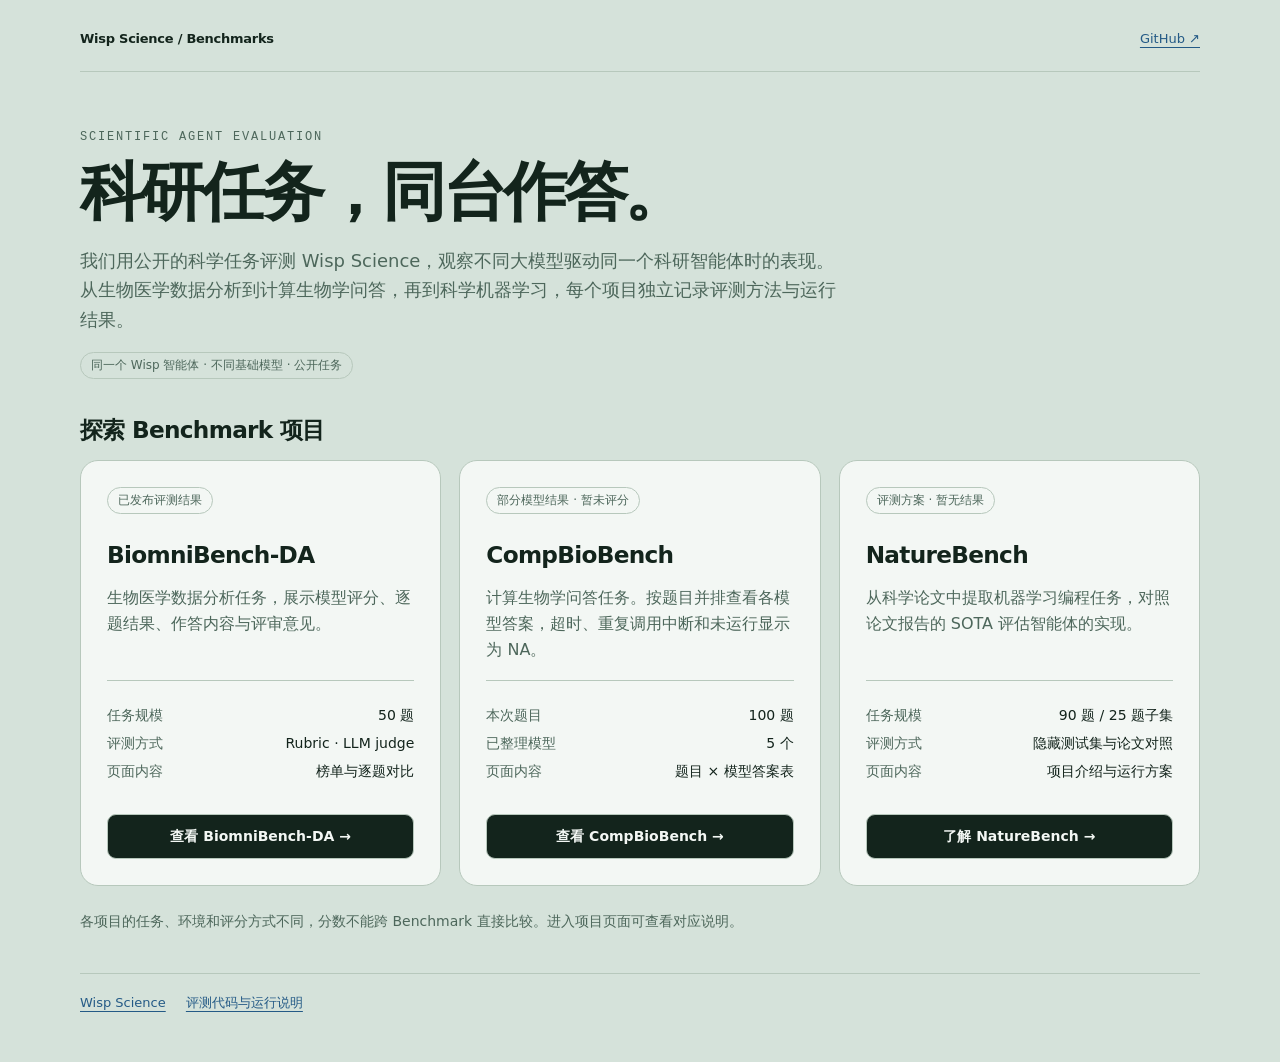
==== commit aaf1a1cf: "Refresh CompBioBench results and mark loop aborts as NA" ====
--- a/docs/index.html
+++ b/docs/index.html
@@ -38,10 +38,10 @@
           <article class="card project">
             <span class="pill">部分模型结果 · 暂未评分</span>
             <h2>CompBioBench</h2>
-            <p>计算生物学问答任务。按题目并排查看各模型的原始答案，超时题目显示为 NA。</p>
+            <p>计算生物学问答任务。按题目并排查看各模型答案，超时、重复调用中断和未运行显示为 NA。</p>
             <dl>
               <div><dt>本次题目</dt><dd>100 题</dd></div>
-              <div><dt>已整理模型</dt><dd>4 个</dd></div>
+              <div><dt>已整理模型</dt><dd>5 个</dd></div>
               <div><dt>页面内容</dt><dd>题目 × 模型答案表</dd></div>
             </dl>
             <a class="button" href="compbiobench/">查看 CompBioBench →</a>
--- a/docs/site.css
+++ b/docs/site.css
@@ -49,7 +49,7 @@
 label, .count { font-size: 14px; color: var(--muted); }
 input[type="search"] { width: min(340px, 100%); padding: 10px 12px; border: 1px solid var(--edge); border-radius: 8px; background: var(--plate); color: var(--ink); font: inherit; font-size: 14px; }
 .table-wrap { max-height: 72vh; overflow: auto; border: 1px solid var(--edge); border-radius: 12px; background: var(--plate); }
-.answers { width: 100%; min-width: 1140px; table-layout: fixed; border-collapse: separate; border-spacing: 0; }
+.answers { width: 100%; min-width: calc(260px + 220px * var(--model-count, 4)); table-layout: fixed; border-collapse: separate; border-spacing: 0; }
 .answers th, .answers td { padding: 16px; border-bottom: 1px solid var(--edge); border-right: 1px solid var(--edge); text-align: left; vertical-align: top; overflow-wrap: anywhere; }
 .answers thead th { position: sticky; top: 0; z-index: 3; background: var(--soft); font: 600 14px/1.6 var(--mono); }
 .answers thead th small { display: block; font: 12px/1.7 system-ui, sans-serif; color: var(--muted); }
@@ -62,7 +62,7 @@
 .answers tbody tr:hover > * { background: var(--soft); }
 .answers summary { cursor: pointer; }
 .answers details p { margin: 12px 0 0; font: 13px/1.6 system-ui, sans-serif; color: var(--muted); }
-.answers .timeout { color: var(--muted); }
+.answers .timeout, .answers .skipped, .answers .loop-abort { color: var(--muted); }
 .empty { padding: 28px; text-align: center; color: var(--muted); }
 footer { margin-top: 40px; padding-top: 18px; border-top: 1px solid var(--edge); color: var(--muted); font-size: 13px; }
 footer a { margin-right: 16px; }
@@ -79,6 +79,6 @@
   .search { width: 100%; }
   .search input { flex: 1; min-width: 0; }
   .answers th:first-child { width: 170px; }
-  .answers { min-width: 1050px; }
+  .answers { min-width: calc(170px + 220px * var(--model-count, 4)); }
   .answers th, .answers td { padding: 12px; }
 }
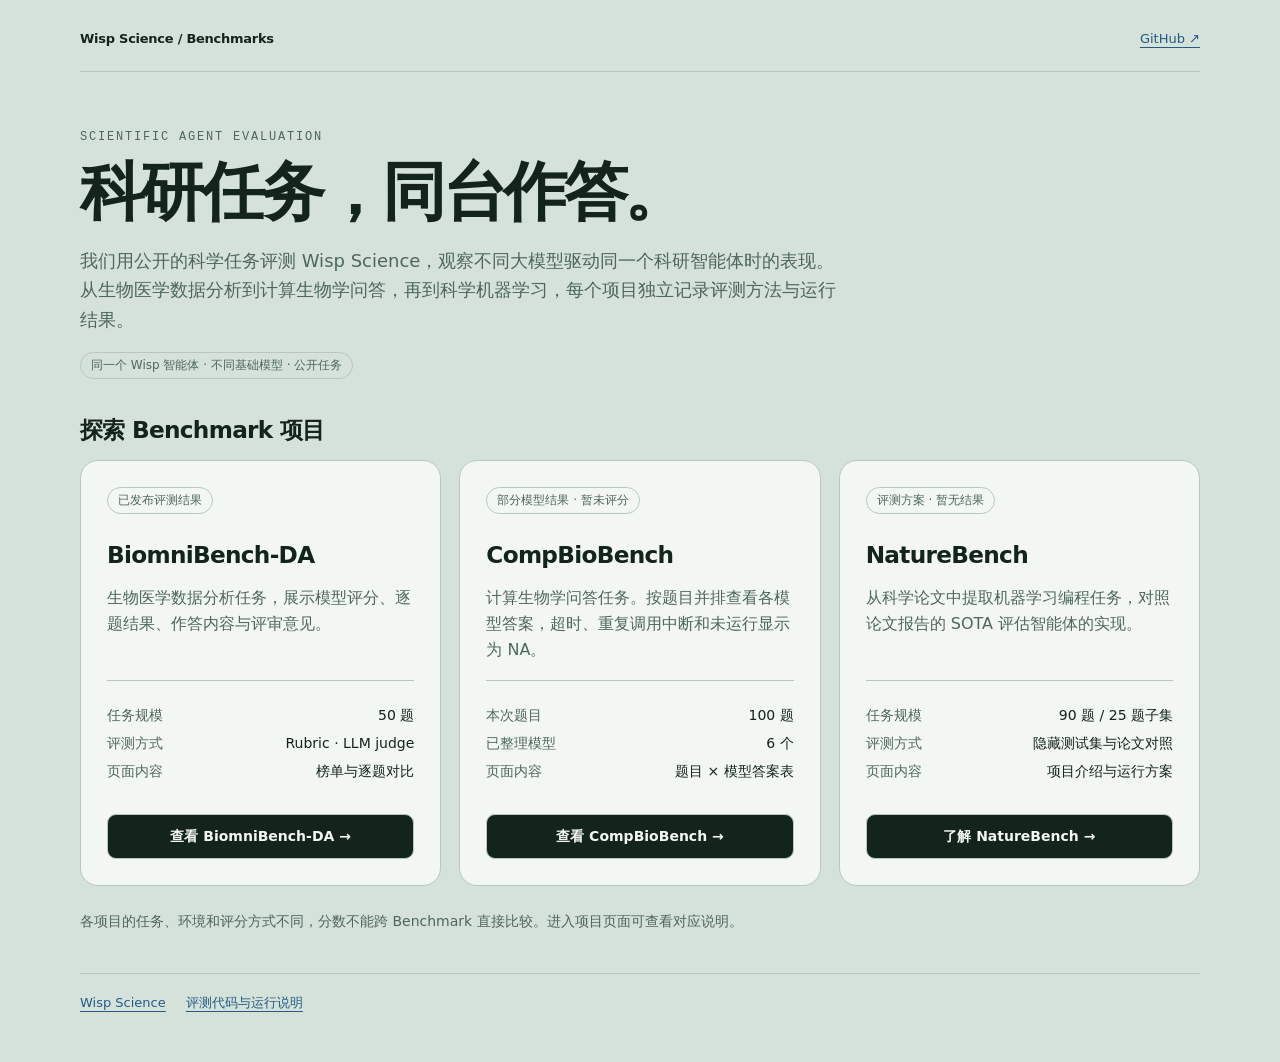
==== commit e5e2e264: "Add CompBioBench deepseek-v4.1-flash answers from the 2026-09-10 table The published table is now 10" ====
--- a/docs/index.html
+++ b/docs/index.html
@@ -41,7 +41,7 @@
             <p>计算生物学问答任务。按题目并排查看各模型答案，超时、重复调用中断和未运行显示为 NA。</p>
             <dl>
               <div><dt>本次题目</dt><dd>100 题</dd></div>
-              <div><dt>已整理模型</dt><dd>5 个</dd></div>
+              <div><dt>已整理模型</dt><dd>6 个</dd></div>
               <div><dt>页面内容</dt><dd>题目 × 模型答案表</dd></div>
             </dl>
             <a class="button" href="compbiobench/">查看 CompBioBench →</a>
--- a/docs/site.css
+++ b/docs/site.css
@@ -8,6 +8,12 @@
   --edge: #b7c8bc;
   --accent: #1a7a62;
   --focus: #245a86;
+  --answer-1: #dceaf8;
+  --answer-2: #f8e6cc;
+  --answer-3: #e8def5;
+  --answer-4: #d4eee6;
+  --answer-5: #f4dce5;
+  --answer-na: #e4e7e6;
   --mono: ui-monospace, "SFMono-Regular", Menlo, Consolas, monospace;
 }
 * { box-sizing: border-box; }
@@ -59,7 +65,13 @@
 .answers td { font: 13px/1.65 var(--mono); white-space: pre-wrap; }
 .answers tr > :last-child { border-right: 0; }
 .answers tbody tr:last-child > * { border-bottom: 0; }
-.answers tbody tr:hover > * { background: var(--soft); }
+.answers tbody tr:hover > th { background: var(--soft); }
+.answers td[data-answer-group="0"] { background: var(--answer-na); color: var(--muted); }
+.answers td[data-answer-group="1"] { background: var(--answer-1); }
+.answers td[data-answer-group="2"] { background: var(--answer-2); }
+.answers td[data-answer-group="3"] { background: var(--answer-3); }
+.answers td[data-answer-group="4"] { background: var(--answer-4); }
+.answers td[data-answer-group="5"] { background: var(--answer-5); }
 .answers summary { cursor: pointer; }
 .answers details p { margin: 12px 0 0; font: 13px/1.6 system-ui, sans-serif; color: var(--muted); }
 .answers .timeout, .answers .skipped, .answers .loop-abort { color: var(--muted); }
@@ -68,6 +80,7 @@
 footer a { margin-right: 16px; }
 @media (prefers-color-scheme: dark) {
   :root { --bg: #11181a; --plate: #18211d; --soft: #202e27; --ink: #e7f1eb; --muted: #a4b9ae; --edge: #35483d; --accent: #4ec9b6; --focus: #91c5ef; }
+  :root { --answer-1: #20374c; --answer-2: #473721; --answer-3: #352b49; --answer-4: #203f35; --answer-5: #452b37; --answer-na: #28302c; }
 }
 @media (max-width: 760px) {
   .wrap, .wide { width: calc(100% - 28px); padding-top: 18px; }
